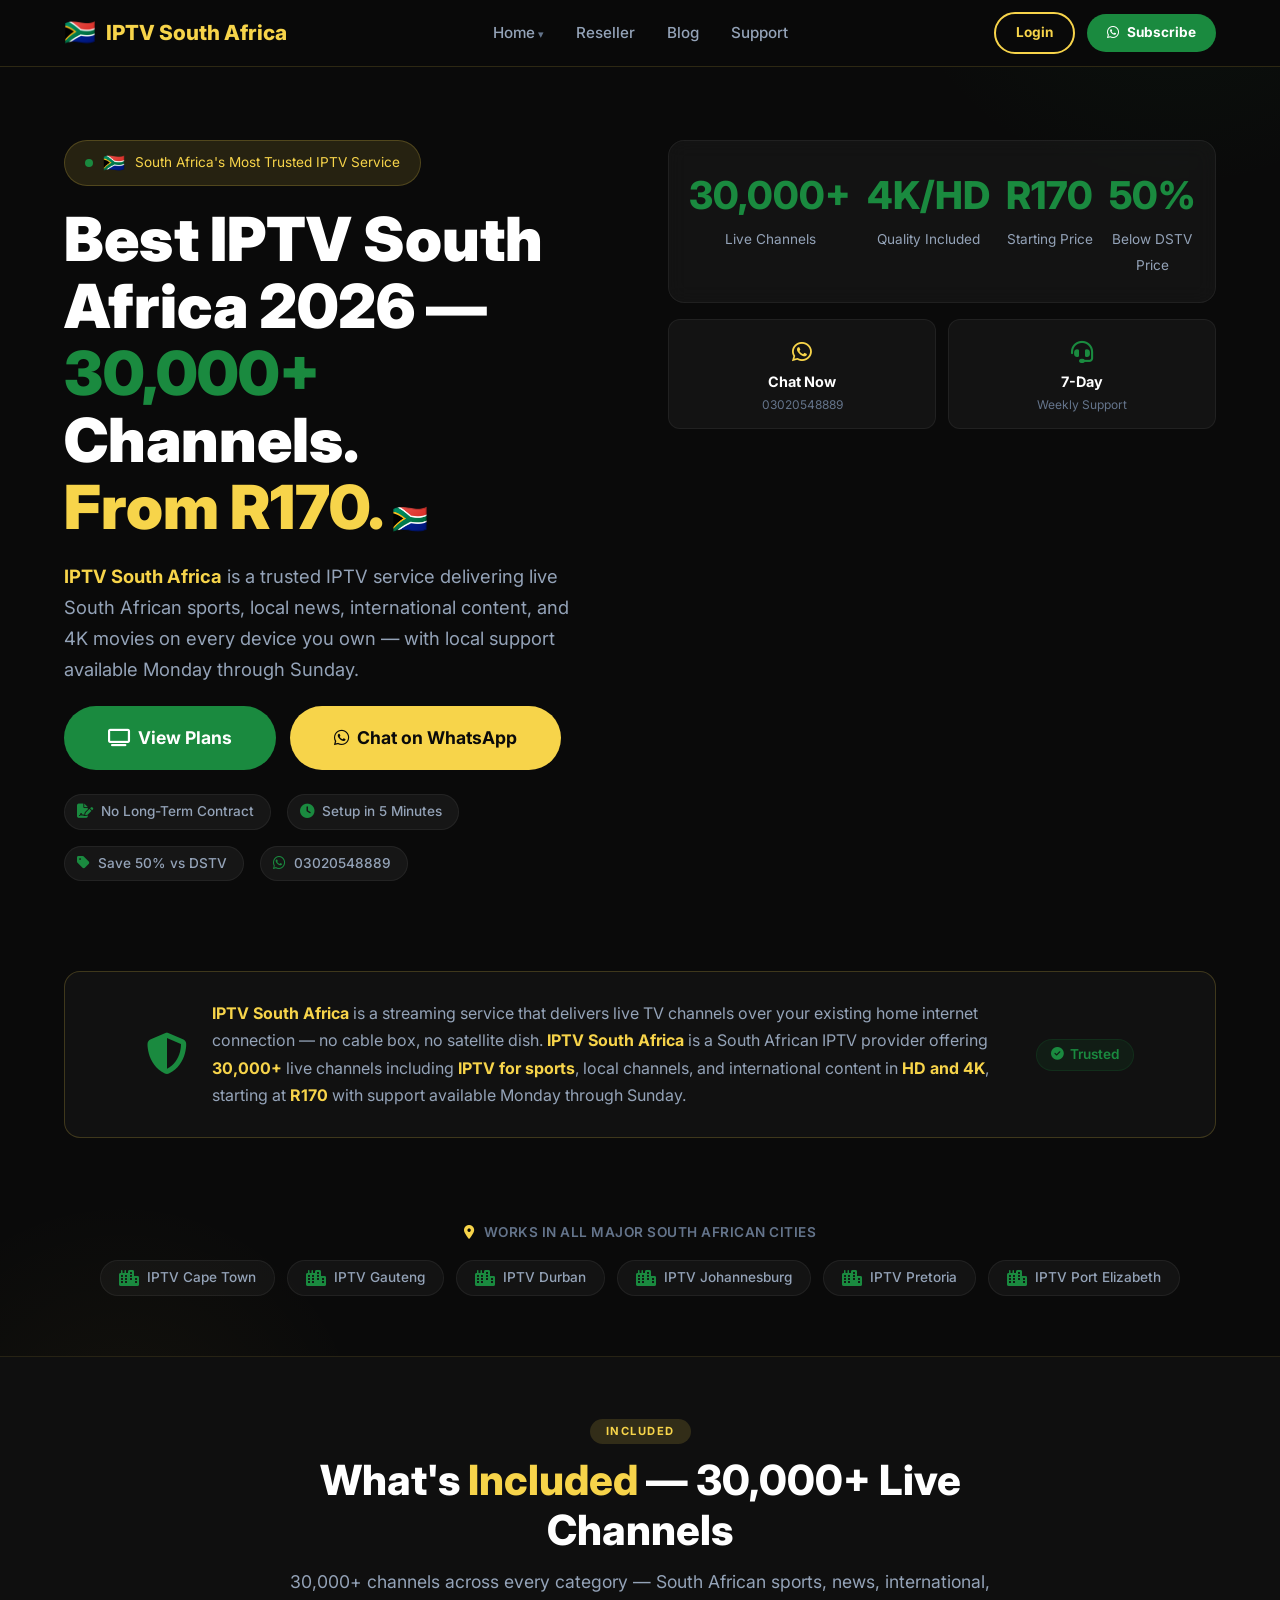
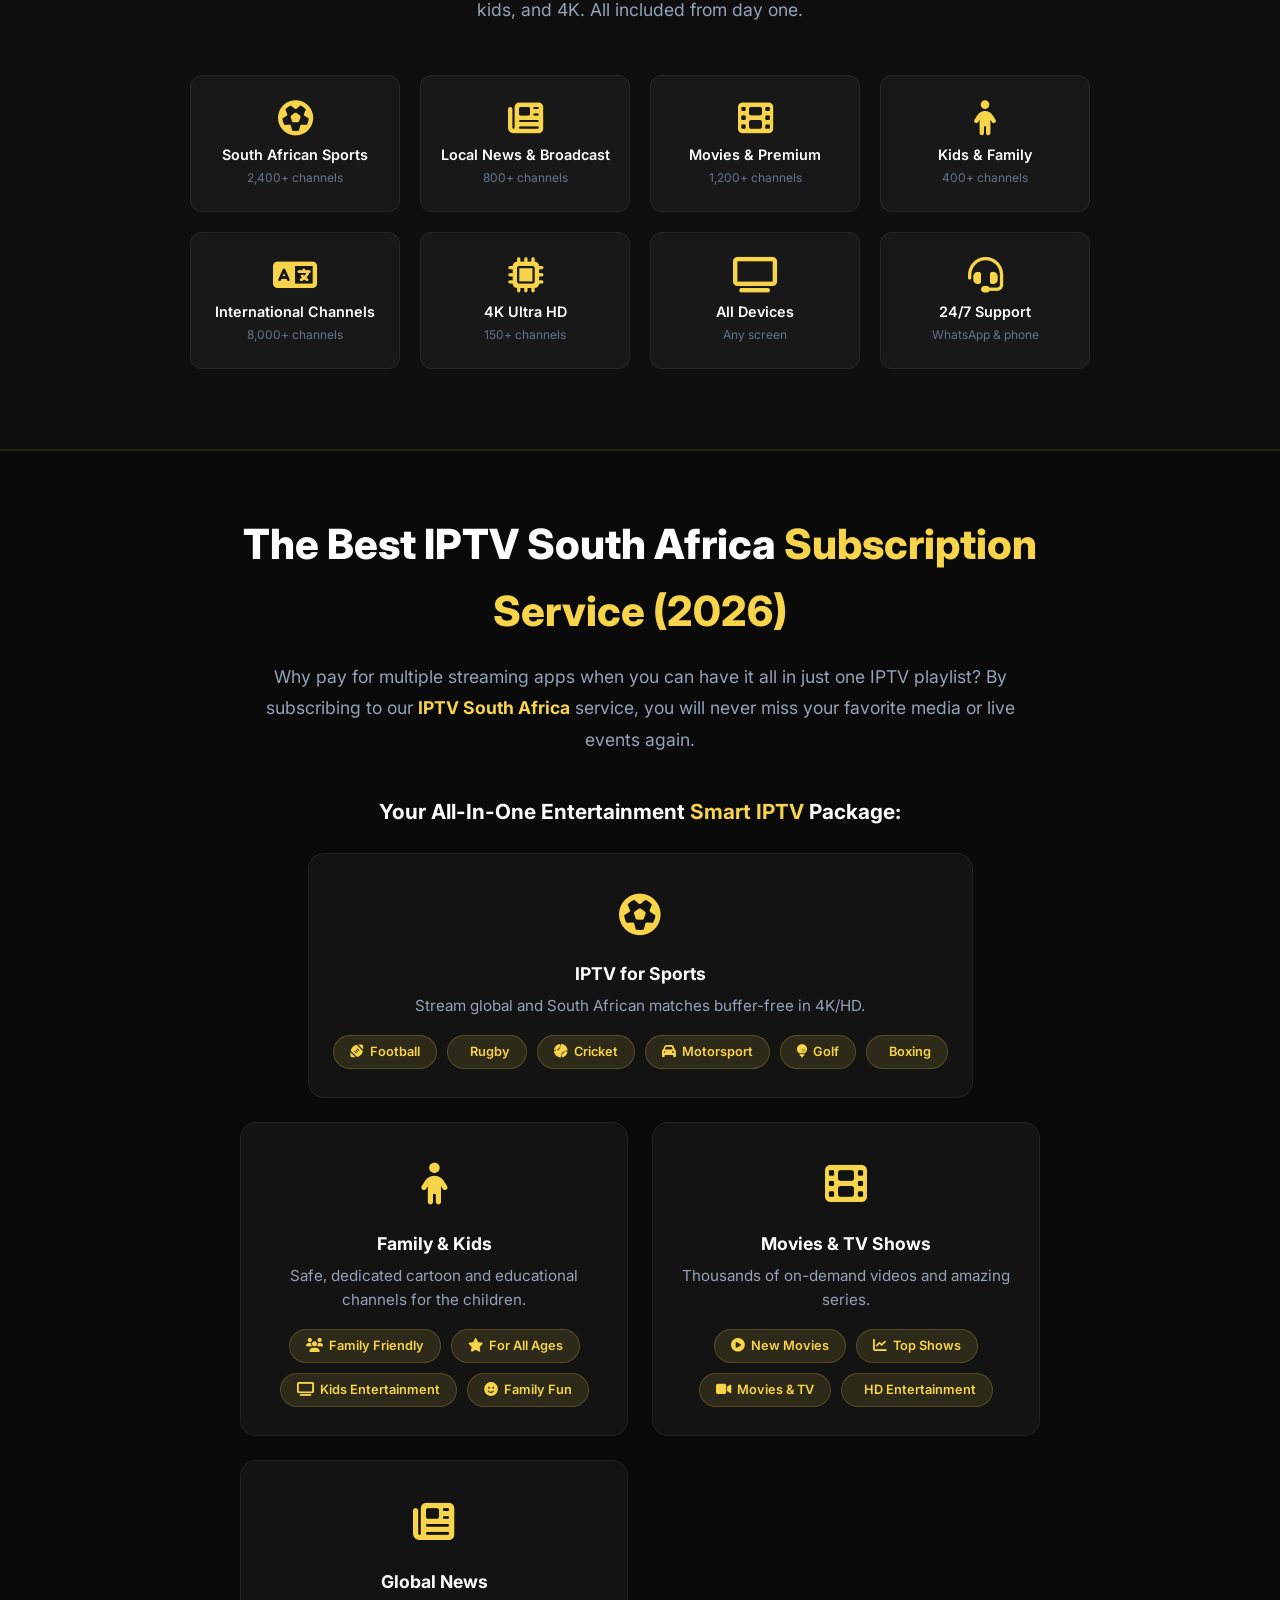
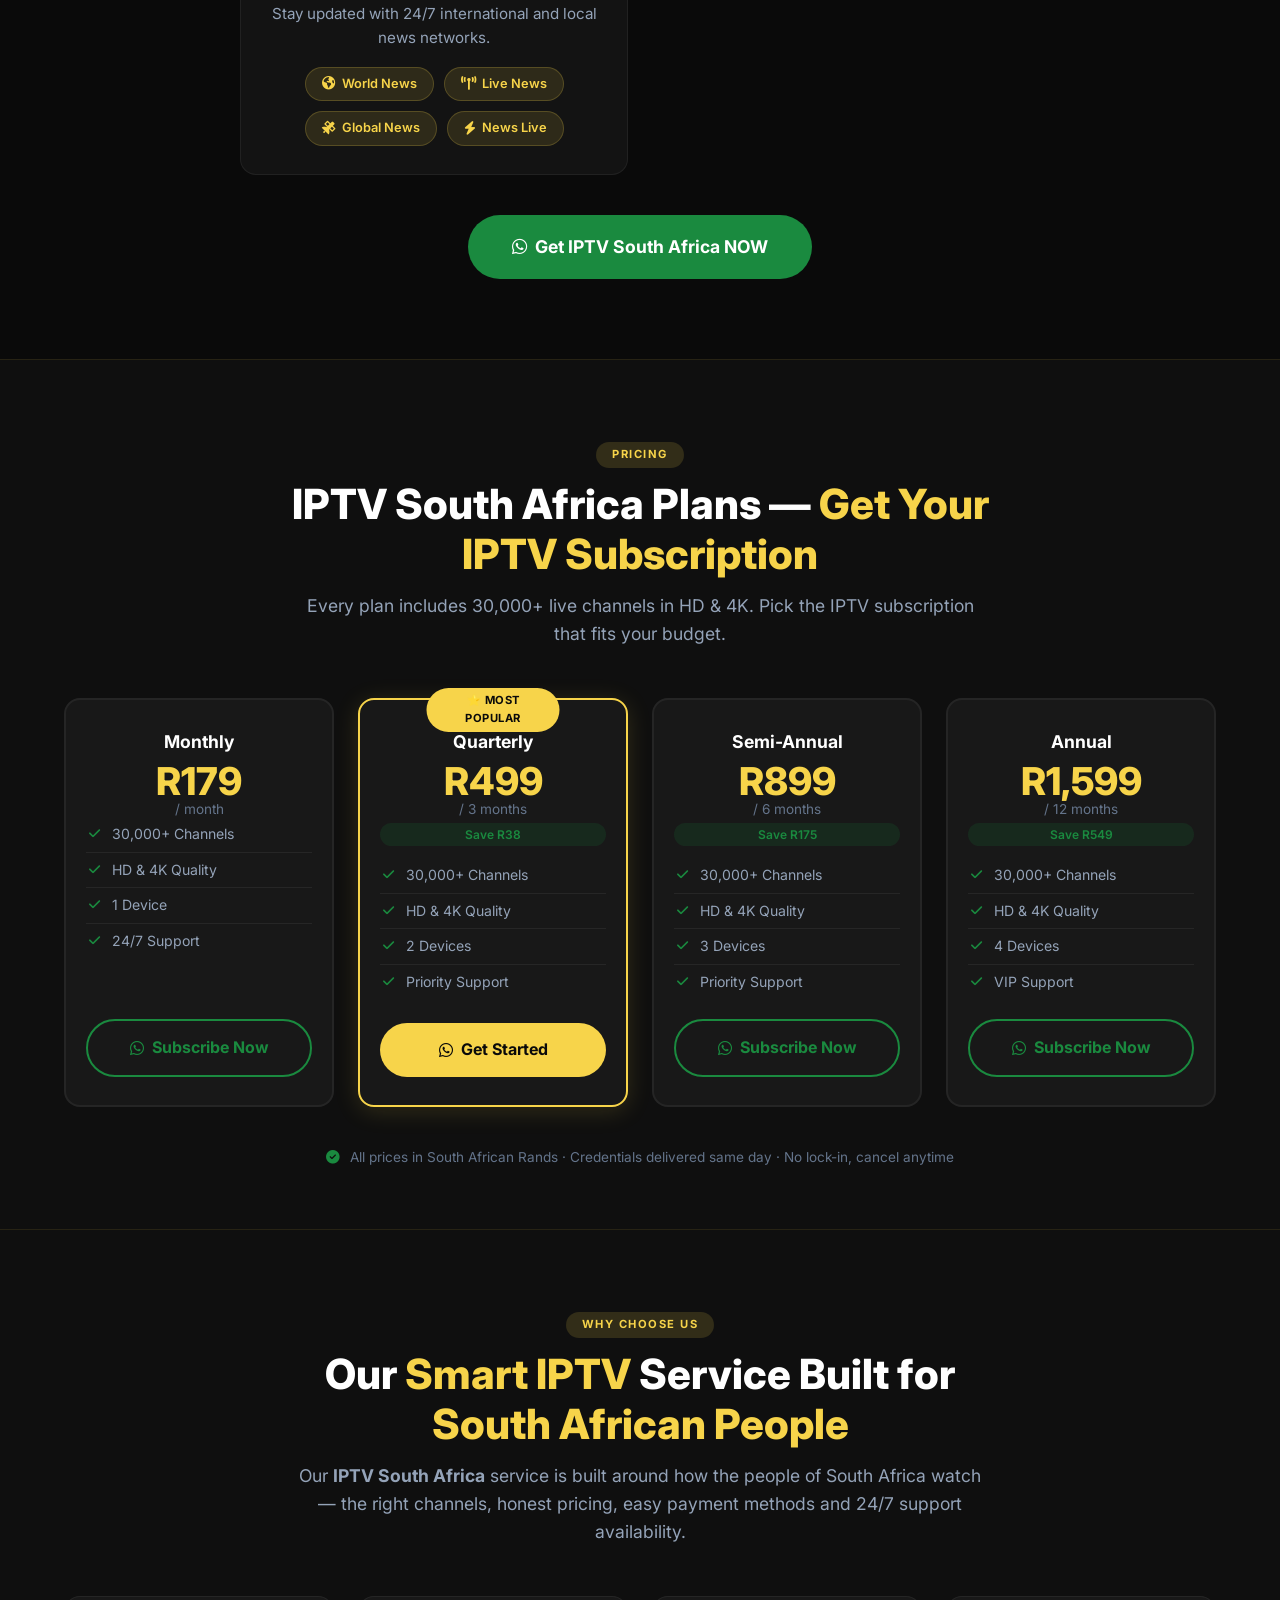
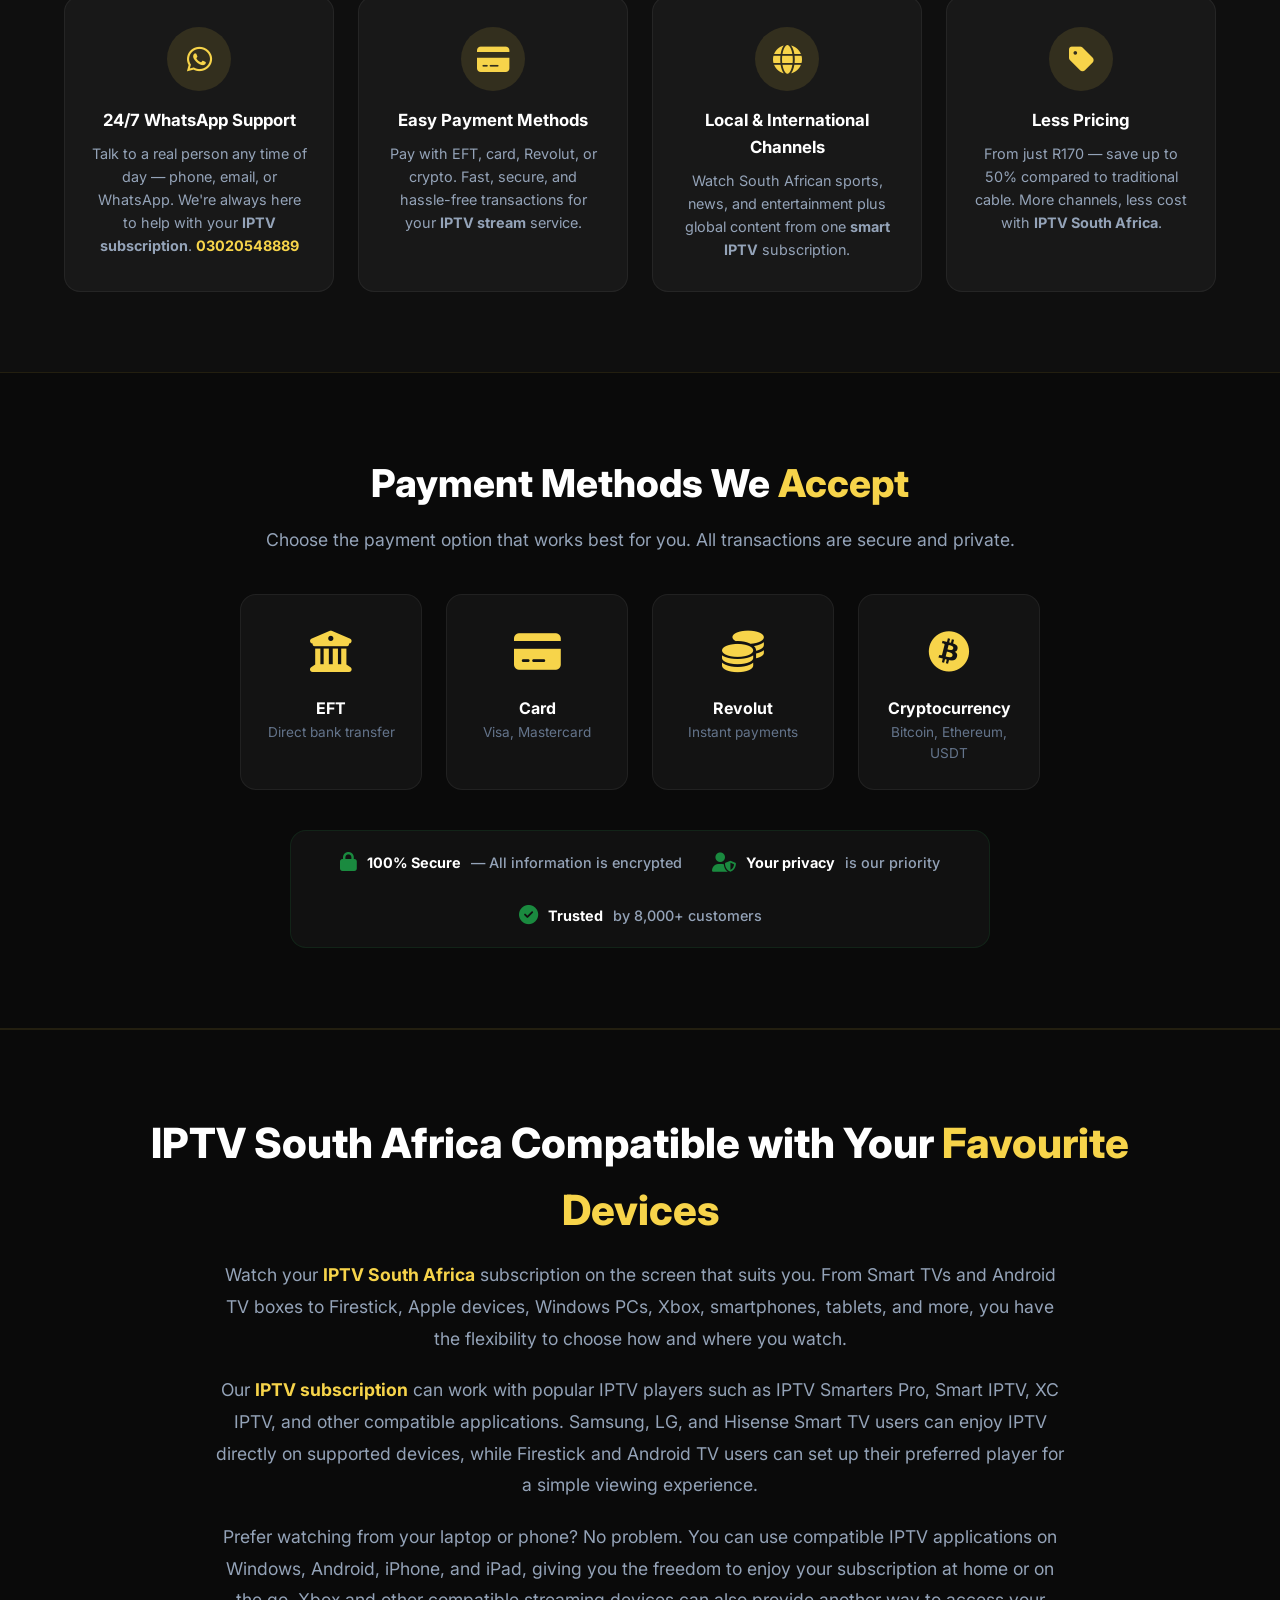
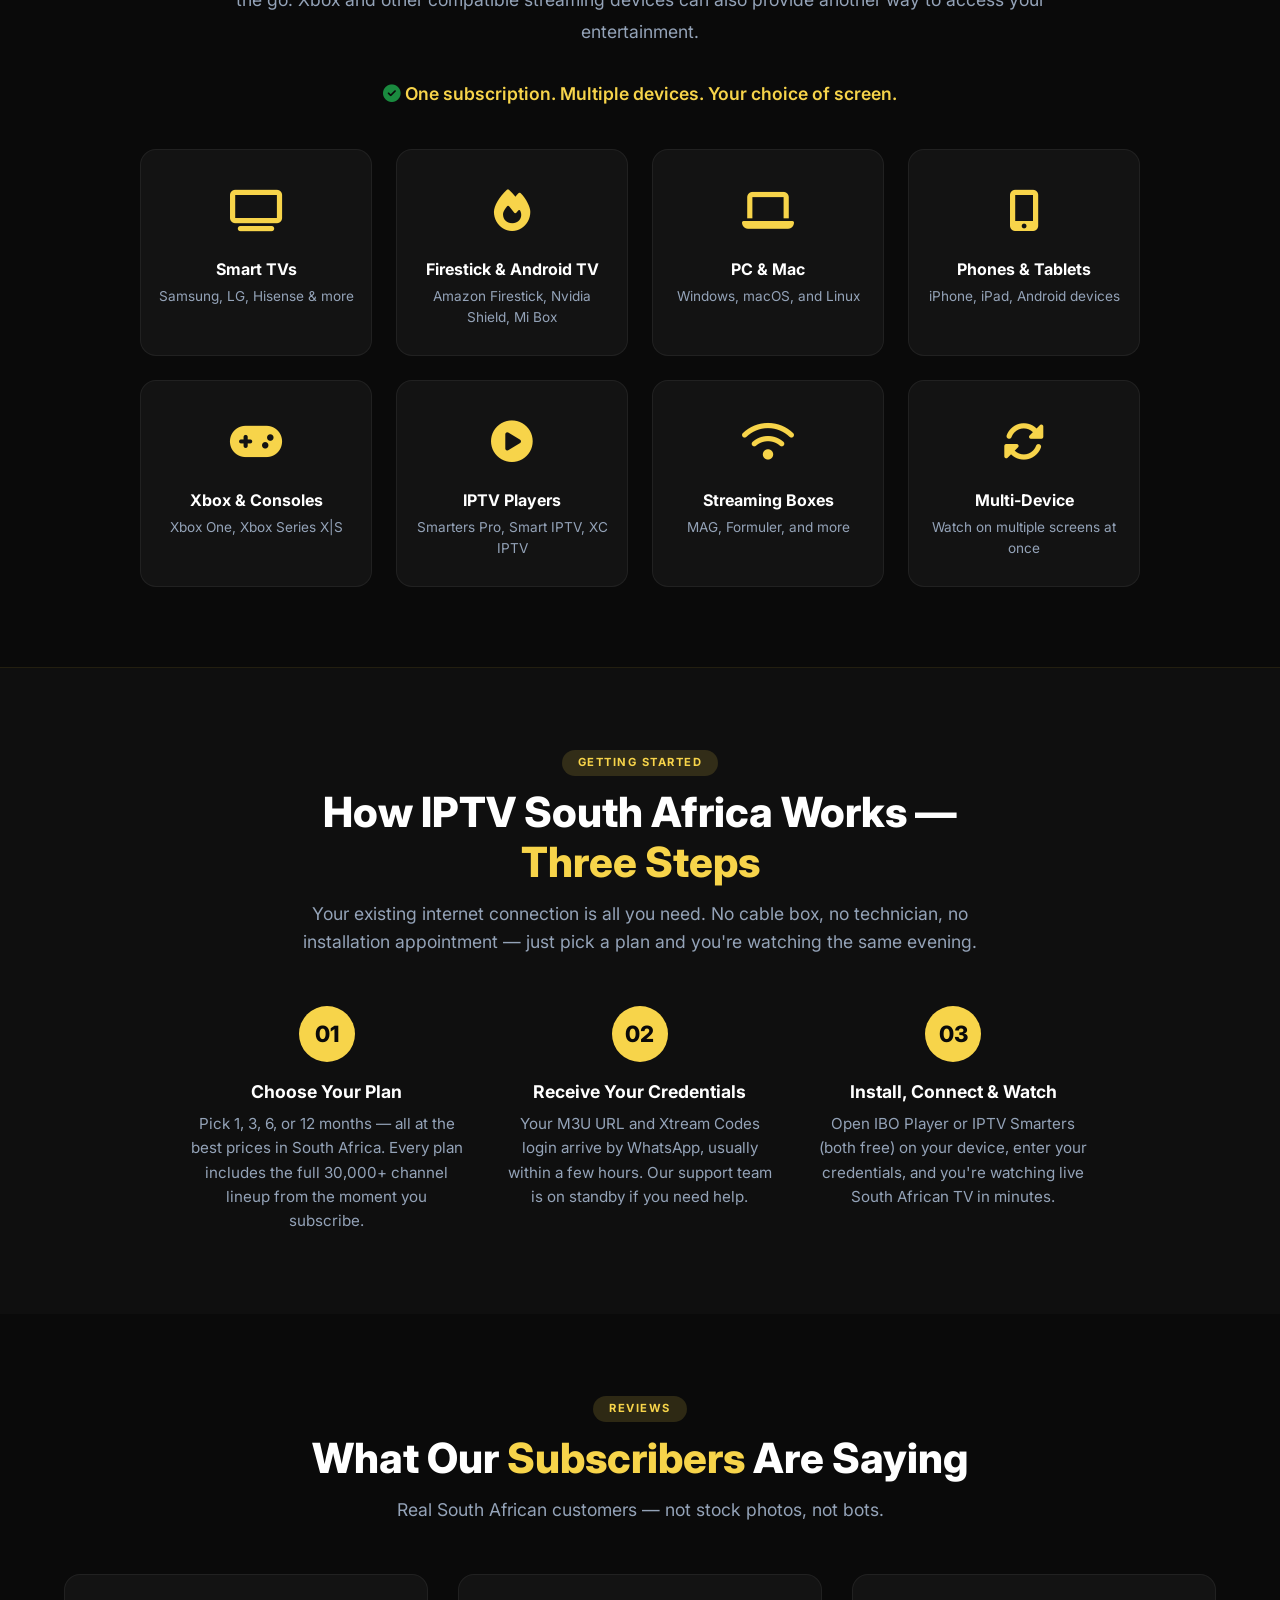
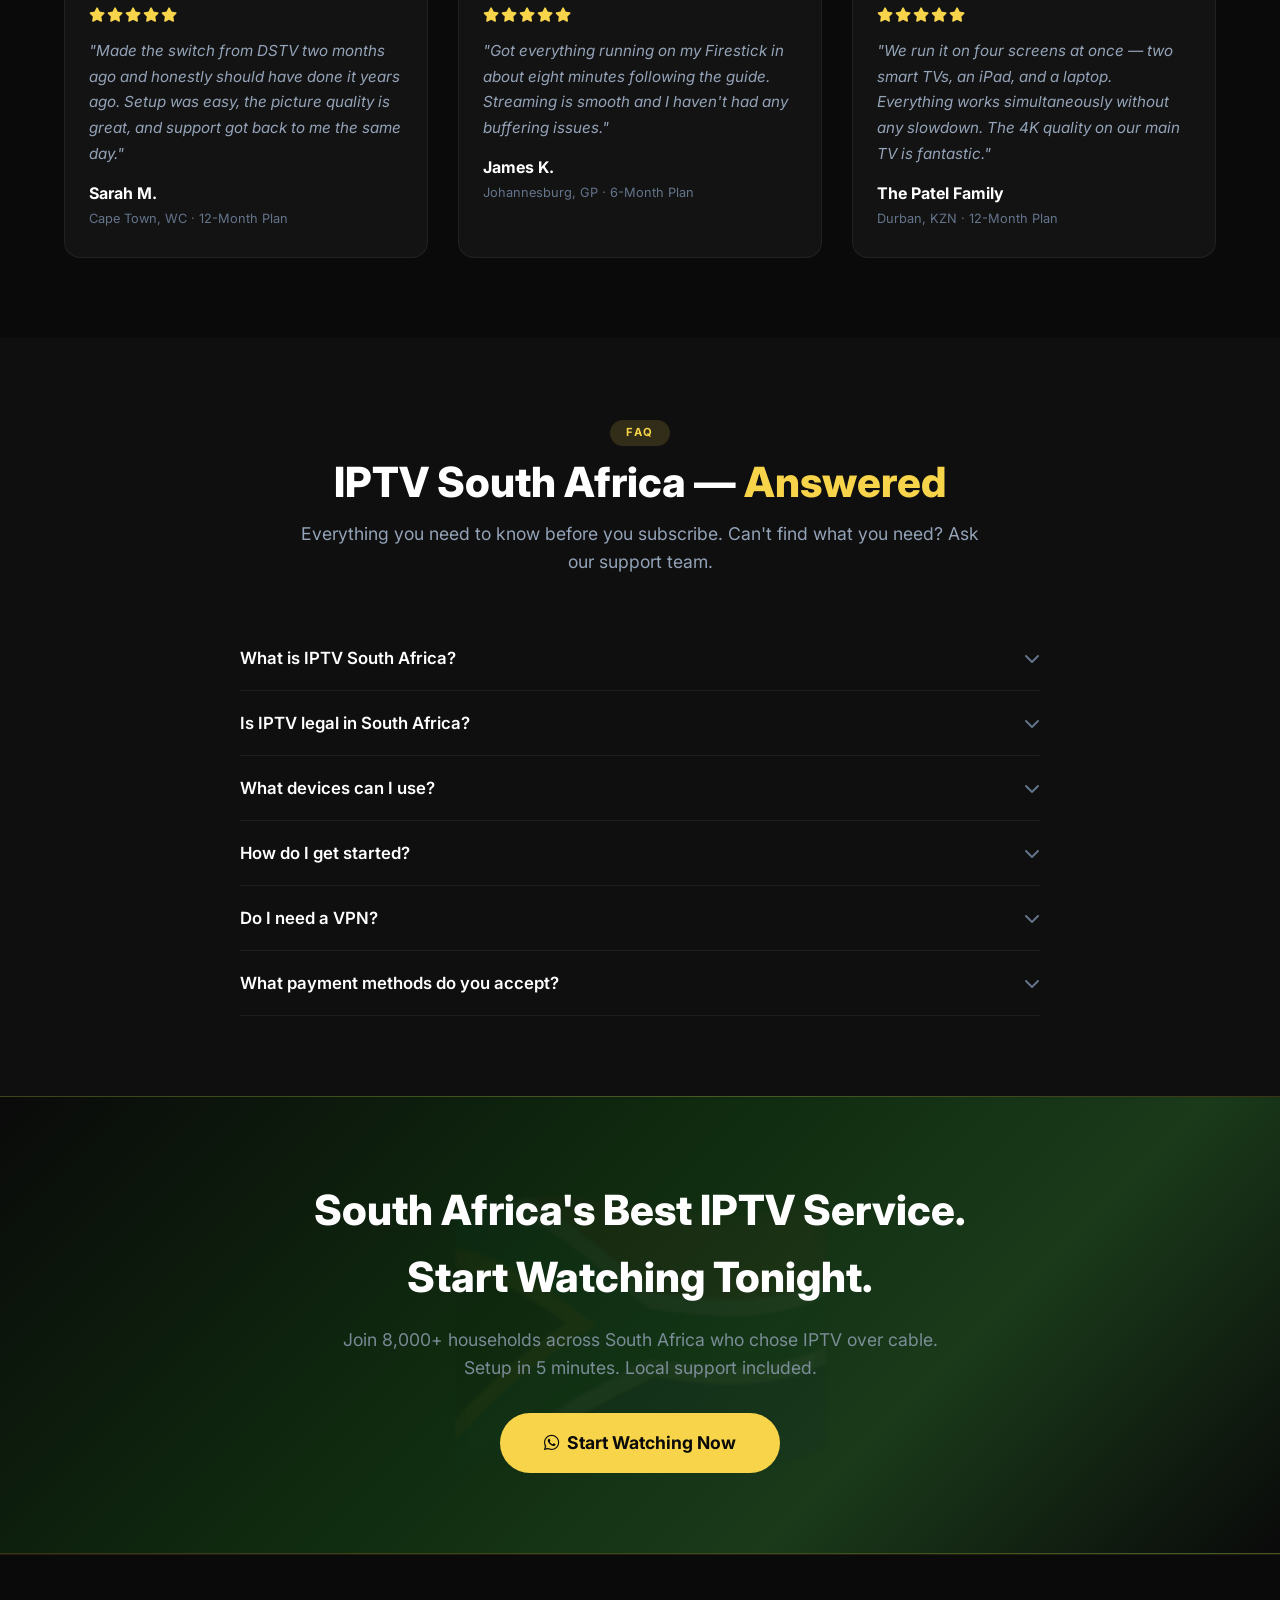
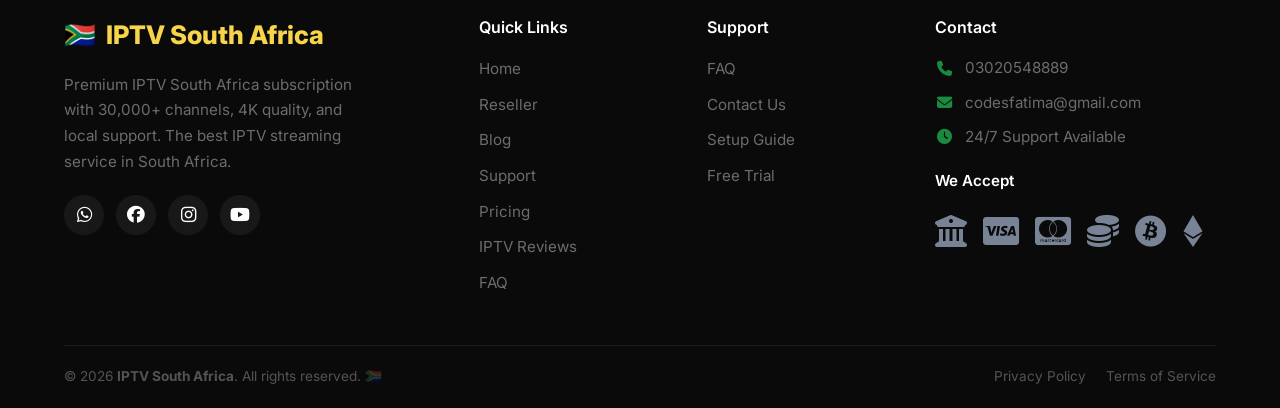
==== index.html @ 0ffcd846 "Update index.html" ====
<!DOCTYPE html>
<html lang="en">
<head>
    <meta charset="UTF-8" />
    <meta name="viewport" content="width=device-width, initial-scale=1.0" />
    <title>Best IPTV South Africa 2026 — Free Trial | 30,000+ Channels from R170</title>
    <meta name="description" content="Get the best IPTV South Africa subscription with 30,000+ live channels in 4K/HD. Free trial, 24/7 support, and plans from R170. Start watching today!" />
    <meta name="keywords" content="IPTV South Africa, IPTV subscription, best IPTV South Africa, IPTV South Africa official, IPTV stream, IPTV free trial" />
    <link rel="canonical" href="https://iptvsouthafricaofficial.co.za/" />
    <link rel="stylesheet" href="style.css" />
    <link rel="stylesheet" href="https://cdnjs.cloudflare.com/ajax/libs/font-awesome/6.5.0/css/all.min.css" />
    <link href="https://fonts.googleapis.com/css2?family=Inter:wght@400;500;600;700;800;900&display=swap" rel="stylesheet" />
    <style>
        /* Dropdown Styles */
        .nav__list .dropdown {
            position: relative;
        }
        .nav__list .dropdown-menu {
            display: none;
            position: absolute;
            top: 100%;
            left: 0;
            background: #141414;
            border: 1px solid rgba(247, 212, 74, 0.15);
            border-radius: 8px;
            padding: 8px 0;
            min-width: 180px;
            z-index: 100;
            box-shadow: 0 20px 40px rgba(0,0,0,0.8);
        }
        .nav__list .dropdown-menu li {
            list-style: none;
            padding: 0;
        }
        .nav__list .dropdown-menu li a {
            display: block;
            padding: 8px 20px;
            color: #94a3b8;
            font-size: 0.9rem;
            transition: all 0.3s ease;
        }
        .nav__list .dropdown-menu li a:hover {
            color: #f7d44a;
            background: rgba(247, 212, 74, 0.05);
        }
        .nav__list .dropdown:hover .dropdown-menu {
            display: block;
        }
        .nav__list .dropdown > a::after {
            content: ' ▾';
            font-size: 0.7rem;
            color: #64748b;
        }
        @media (max-width: 768px) {
            .nav__list .dropdown-menu {
                position: static;
                background: transparent;
                border: none;
                box-shadow: none;
                padding-left: 20px;
            }
            .nav__list .dropdown:hover .dropdown-menu {
                display: none;
            }
            .nav__list .dropdown.open .dropdown-menu {
                display: block;
            }
        }
    </style>
</head>
<body>

    <!-- ================================================================
    HEADER
    ================================================================ -->
    <header class="header" id="header">
        <div class="container header__inner">
            <a href="index.html" class="logo">
                <span class="flag-icon">🇿🇦</span>
                <span>IPTV South Africa</span>
            </a>

            <nav class="nav" id="mainNav">
                <ul class="nav__list">
                    <li class="dropdown">
                        <a href="index.html" class="nav__link active">Home</a>
                        <ul class="dropdown-menu">
                            <li><a href="index.html#pricing">Pricing</a></li>
                            <li><a href="index.html#testimonials">IPTV Reviews</a></li>
                            <li><a href="index.html#faq">FAQ</a></li>
                        </ul>
                    </li>
                    <li><a href="reseller.html" class="nav__link">Reseller</a></li>
                    <li><a href="blog.html" class="nav__link">Blog</a></li>
                    <li><a href="support.html" class="nav__link">Support</a></li>
                </ul>
            </nav>

            <div class="header__actions">
                <a href="#" class="btn btn--yellow-outline btn--sm">Login</a>
                <a href="https://wa.me/923020548889" target="_blank" class="btn btn--green btn--sm"><i class="fab fa-whatsapp"></i> Subscribe</a>
            </div>

            <button class="hamburger" id="hamburger" aria-label="Toggle menu">
                <span></span><span></span><span></span>
            </button>
        </div>
    </header>

    <!-- ================================================================
    HERO
    ================================================================ -->
    <section class="hero" id="hero">
        <div class="container hero__inner">
            <div class="hero__content">
                <div class="hero__badge">
                    <span class="live"></span>
                    <span class="sa-flag-small">🇿🇦</span>
                    <span>South Africa's Most Trusted IPTV Service</span>
                </div>

                <h1 class="hero__title">
                    Best IPTV South Africa 2026 — <br />
                    <span class="highlight-green">30,000+</span>
                    <span class="highlight-white">Channels.</span><br />
                    <span class="highlight-yellow">From R170.</span>
                    <span class="flag">🇿🇦</span>
                </h1>

                <p class="hero__text">
                    <strong>IPTV South Africa</strong> is a trusted IPTV service delivering live South African sports, local news, international content, and 4K movies on every device you own — with local support available Monday through Sunday.
                </p>

                <div class="hero__buttons">
                    <a href="index.html#pricing" class="btn btn--green btn--large">
                        <i class="fas fa-tv"></i> View Plans
                    </a>
                    <a href="https://wa.me/923020548889" target="_blank" class="btn btn--yellow btn--large">
                        <i class="fab fa-whatsapp"></i> Chat on WhatsApp
                    </a>
                </div>

                <div class="hero__trust">
                    <span class="trust-item"><i class="fas fa-file-signature"></i> No Long-Term Contract</span>
                    <span class="trust-item"><i class="fas fa-clock"></i> Setup in 5 Minutes</span>
                    <span class="trust-item"><i class="fas fa-tag"></i> Save 50% vs DSTV</span>
                    <span class="trust-item"><i class="fab fa-whatsapp"></i> 03020548889</span>
                </div>
            </div>

            <div>
                <div class="hero__stats">
                    <div class="stat-item">
                        <span class="number" data-count="30000">0</span>
                        <span class="label">Live Channels</span>
                    </div>
                    <div class="stat-item">
                        <span class="number">4K/HD</span>
                        <span class="label">Quality Included</span>
                    </div>
                    <div class="stat-item">
                        <span class="number">R170</span>
                        <span class="label">Starting Price</span>
                    </div>
                    <div class="stat-item">
                        <span class="number">50%</span>
                        <span class="label">Below DSTV Price</span>
                    </div>
                </div>

                <div style="display: grid; grid-template-columns: 1fr 1fr; gap: 12px; margin-top: 16px;">
                    <a href="https://wa.me/923020548889" target="_blank" style="background: rgba(255, 255, 255, 0.04); border: 1px solid rgba(255, 255, 255, 0.06); border-radius: 12px; padding: 14px; text-align: center; text-decoration: none; transition: all 0.3s ease;">
                        <span style="font-size: 1.4rem; display: block; color: #f7d44a;"><i class="fab fa-whatsapp"></i></span>
                        <span style="font-size: 0.9rem; font-weight: 700; color: #ffffff;">Chat Now</span>
                        <span style="font-size: 0.75rem; color: #64748b; display: block;">03020548889</span>
                    </a>
                    <div style="background: rgba(255, 255, 255, 0.04); border: 1px solid rgba(255, 255, 255, 0.06); border-radius: 12px; padding: 14px; text-align: center;">
                        <span style="font-size: 1.4rem; display: block; color: #1a8a3f;"><i class="fas fa-headset"></i></span>
                        <span style="font-size: 0.9rem; font-weight: 700; color: #ffffff;">7-Day</span>
                        <span style="font-size: 0.75rem; color: #64748b; display: block;">Weekly Support</span>
                    </div>
                </div>
            </div>

            <div class="hero__trust-card">
                <div class="trust-badge-icon">
                    <i class="fas fa-shield-alt"></i>
                </div>
                <p class="trust-badge-text">
                    <strong>IPTV South Africa</strong> is a streaming service that delivers live TV channels over your existing home internet connection — no cable box, no satellite dish. <strong>IPTV South Africa</strong> is a South African IPTV provider offering <strong>30,000+</strong> live channels including <strong>IPTV for sports</strong>, local channels, and international content in <strong>HD and 4K</strong>, starting at <strong>R170</strong> with support available Monday through Sunday.
                </p>
                <span class="trust-badge-check">
                    <i class="fas fa-check-circle"></i> Trusted
                </span>
            </div>

            <div class="hero__cities">
                <p class="cities-title">
                    <i class="fas fa-map-marker-alt"></i> Works in all major South African cities
                </p>
                <div class="cities-grid">
                    <span class="city-item"><i class="fas fa-city"></i> IPTV Cape Town</span>
                    <span class="city-item"><i class="fas fa-city"></i> IPTV Gauteng</span>
                    <span class="city-item"><i class="fas fa-city"></i> IPTV Durban</span>
                    <span class="city-item"><i class="fas fa-city"></i> IPTV Johannesburg</span>
                    <span class="city-item"><i class="fas fa-city"></i> IPTV Pretoria</span>
                    <span class="city-item"><i class="fas fa-city"></i> IPTV Port Elizabeth</span>
                </div>
            </div>
        </div>
    </section>

    <!-- ================================================================
    WHAT'S INCLUDED
    ================================================================ -->
    <section class="included" id="included">
        <div class="container">
            <div class="section-header">
                <span class="section-tag">Included</span>
                <h2 class="section-title">What's <span>Included</span> — 30,000+ Live Channels</h2>
                <p class="section-subtitle">30,000+ channels across every category — South African sports, news, international, kids, and 4K. All included from day one.</p>
            </div>
            <div class="included__grid">
                <div class="included__item"><i class="fas fa-futbol"></i><span>South African Sports</span><small>2,400+ channels</small></div>
                <div class="included__item"><i class="fas fa-newspaper"></i><span>Local News &amp; Broadcast</span><small>800+ channels</small></div>
                <div class="included__item"><i class="fas fa-film"></i><span>Movies &amp; Premium</span><small>1,200+ channels</small></div>
                <div class="included__item"><i class="fas fa-child"></i><span>Kids &amp; Family</span><small>400+ channels</small></div>
                <div class="included__item"><i class="fas fa-language"></i><span>International Channels</span><small>8,000+ channels</small></div>
                <div class="included__item"><i class="fas fa-microchip"></i><span>4K Ultra HD</span><small>150+ channels</small></div>
                <div class="included__item"><i class="fas fa-tv"></i><span>All Devices</span><small>Any screen</small></div>
                <div class="included__item"><i class="fas fa-headset"></i><span>24/7 Support</span><small>WhatsApp &amp; phone</small></div>
            </div>
        </div>
    </section>

    <!-- ================================================================
    BEST IPTV SOUTH AFRICA
    ================================================================ -->
    <section class="best-iptv" id="best-iptv">
        <div class="container">
            <div class="best-iptv__inner">
                <h2 class="best-iptv__title">The Best IPTV South Africa <span>Subscription Service (2026)</span></h2>
                <p class="best-iptv__text">Why pay for multiple streaming apps when you can have it all in just one IPTV playlist? By subscribing to our <strong>IPTV South Africa</strong> service, you will never miss your favorite media or live events again.</p>
                <h3 style="font-size:1.3rem; font-weight:700; color:#fff; margin-bottom:24px;">Your All-In-One Entertainment <span style="color:#f7d44a;">Smart IPTV</span> Package:</h3>
                <div class="best-iptv__grid">
                    <div class="best-iptv__item best-iptv__item--sports">
                        <span class="item-icon"><i class="fas fa-futbol"></i></span>
                        <h3>IPTV for Sports</h3>
                        <p>Stream global and South African matches buffer-free in 4K/HD.</p>
                        <div class="badges-container">
                            <span class="badge-item"><i class="fas fa-football-ball"></i> Football</span>
                            <span class="badge-item"><i class="fas fa-rugby-ball"></i> Rugby</span>
                            <span class="badge-item"><i class="fas fa-baseball-ball"></i> Cricket</span>
                            <span class="badge-item"><i class="fas fa-car"></i> Motorsport</span>
                            <span class="badge-item"><i class="fas fa-golf-ball"></i> Golf</span>
                            <span class="badge-item"><i class="fas fa-boxing-glove"></i> Boxing</span>
                        </div>
                    </div>
                    <div class="best-iptv__item">
                        <span class="item-icon"><i class="fas fa-child"></i></span>
                        <h3>Family &amp; Kids</h3>
                        <p>Safe, dedicated cartoon and educational channels for the children.</p>
                        <div class="badges-container">
                            <span class="badge-item"><i class="fas fa-users"></i> Family Friendly</span>
                            <span class="badge-item"><i class="fas fa-star"></i> For All Ages</span>
                            <span class="badge-item"><i class="fas fa-tv"></i> Kids Entertainment</span>
                            <span class="badge-item"><i class="fas fa-smile"></i> Family Fun</span>
                        </div>
                    </div>
                    <div class="best-iptv__item">
                        <span class="item-icon"><i class="fas fa-film"></i></span>
                        <h3>Movies &amp; TV Shows</h3>
                        <p>Thousands of on-demand videos and amazing series.</p>
                        <div class="badges-container">
                            <span class="badge-item"><i class="fas fa-play-circle"></i> New Movies</span>
                            <span class="badge-item"><i class="fas fa-chart-line"></i> Top Shows</span>
                            <span class="badge-item"><i class="fas fa-video"></i> Movies &amp; TV</span>
                            <span class="badge-item"><i class="fas fa-hdmi"></i> HD Entertainment</span>
                        </div>
                    </div>
                    <div class="best-iptv__item">
                        <span class="item-icon"><i class="fas fa-newspaper"></i></span>
                        <h3>Global News</h3>
                        <p>Stay updated with 24/7 international and local news networks.</p>
                        <div class="badges-container">
                            <span class="badge-item"><i class="fas fa-globe-americas"></i> World News</span>
                            <span class="badge-item"><i class="fas fa-broadcast-tower"></i> Live News</span>
                            <span class="badge-item"><i class="fas fa-satellite"></i> Global News</span>
                            <span class="badge-item"><i class="fas fa-bolt"></i> News Live</span>
                        </div>
                    </div>
                </div>
                <div class="best-iptv__cta">
                    <a href="https://wa.me/923020548889" target="_blank" class="btn btn--green btn--large"><i class="fab fa-whatsapp"></i> Get IPTV South Africa NOW</a>
                </div>
            </div>
        </div>
    </section>

    <!-- ================================================================
    PRICING
    ================================================================ -->
    <section class="pricing" id="pricing">
        <div class="container">
            <div class="section-header">
                <span class="section-tag">Pricing</span>
                <h2 class="section-title">IPTV South Africa Plans — <span>Get Your IPTV Subscription</span></h2>
                <p class="section-subtitle">Every plan includes 30,000+ live channels in HD &amp; 4K. Pick the IPTV subscription that fits your budget.</p>
            </div>
            <div class="pricing__grid">
                <div class="pricing__card">
                    <h3 class="pricing__name">Monthly</h3>
                    <div class="pricing__price">R179 <span>/ month</span></div>
                    <ul class="pricing__features">
                        <li><i class="fas fa-check"></i> 30,000+ Channels</li>
                        <li><i class="fas fa-check"></i> HD &amp; 4K Quality</li>
                        <li><i class="fas fa-check"></i> 1 Device</li>
                        <li><i class="fas fa-check"></i> 24/7 Support</li>
                    </ul>
                    <a href="https://wa.me/923020548889" target="_blank" class="btn btn--green-outline btn--full"><i class="fab fa-whatsapp"></i> Subscribe Now</a>
                </div>
                <div class="pricing__card pricing__card--popular">
                    <span class="popular__badge">⭐ Most Popular</span>
                    <h3 class="pricing__name">Quarterly</h3>
                    <div class="pricing__price">R499 <span>/ 3 months</span></div>
                    <div class="pricing__savings">Save R38</div>
                    <ul class="pricing__features">
                        <li><i class="fas fa-check"></i> 30,000+ Channels</li>
                        <li><i class="fas fa-check"></i> HD &amp; 4K Quality</li>
                        <li><i class="fas fa-check"></i> 2 Devices</li>
                        <li><i class="fas fa-check"></i> Priority Support</li>
                    </ul>
                    <a href="https://wa.me/923020548889" target="_blank" class="btn btn--yellow btn--full"><i class="fab fa-whatsapp"></i> Get Started</a>
                </div>
                <div class="pricing__card">
                    <h3 class="pricing__name">Semi-Annual</h3>
                    <div class="pricing__price">R899 <span>/ 6 months</span></div>
                    <div class="pricing__savings">Save R175</div>
                    <ul class="pricing__features">
                        <li><i class="fas fa-check"></i> 30,000+ Channels</li>
                        <li><i class="fas fa-check"></i> HD &amp; 4K Quality</li>
                        <li><i class="fas fa-check"></i> 3 Devices</li>
                        <li><i class="fas fa-check"></i> Priority Support</li>
                    </ul>
                    <a href="https://wa.me/923020548889" target="_blank" class="btn btn--green-outline btn--full"><i class="fab fa-whatsapp"></i> Subscribe Now</a>
                </div>
                <div class="pricing__card">
                    <h3 class="pricing__name">Annual</h3>
                    <div class="pricing__price">R1,599 <span>/ 12 months</span></div>
                    <div class="pricing__savings">Save R549</div>
                    <ul class="pricing__features">
                        <li><i class="fas fa-check"></i> 30,000+ Channels</li>
                        <li><i class="fas fa-check"></i> HD &amp; 4K Quality</li>
                        <li><i class="fas fa-check"></i> 4 Devices</li>
                        <li><i class="fas fa-check"></i> VIP Support</li>
                    </ul>
                    <a href="https://wa.me/923020548889" target="_blank" class="btn btn--green-outline btn--full"><i class="fab fa-whatsapp"></i> Subscribe Now</a>
                </div>
            </div>
            <div class="pricing__trust">
                <i class="fas fa-check-circle"></i> All prices in South African Rands · Credentials delivered same day · No lock-in, cancel anytime
            </div>
        </div>
    </section>

    <!-- ================================================================
    FEATURES
    ================================================================ -->
    <section class="features" id="features">
        <div class="container">
            <div class="section-header">
                <span class="section-tag">Why Choose Us</span>
                <h2 class="section-title">Our <span>Smart IPTV</span> Service Built for <span>South African People</span></h2>
                <p class="section-subtitle">Our <strong>IPTV South Africa</strong> service is built around how the people of South Africa watch — the right channels, honest pricing, easy payment methods and 24/7 support availability.</p>
            </div>
            <div class="features__grid">
                <div class="feature__card"><div class="feature__icon"><i class="fab fa-whatsapp"></i></div><h3>24/7 WhatsApp Support</h3><p>Talk to a real person any time of day — phone, email, or WhatsApp. We're always here to help with your <strong>IPTV subscription</strong>. <strong style="color:#f7d44a;">03020548889</strong></p></div>
                <div class="feature__card"><div class="feature__icon"><i class="fas fa-credit-card"></i></div><h3>Easy Payment Methods</h3><p>Pay with EFT, card, Revolut, or crypto. Fast, secure, and hassle-free transactions for your <strong>IPTV stream</strong> service.</p></div>
                <div class="feature__card"><div class="feature__icon"><i class="fas fa-globe"></i></div><h3>Local &amp; International Channels</h3><p>Watch South African sports, news, and entertainment plus global content from one <strong>smart IPTV</strong> subscription.</p></div>
                <div class="feature__card"><div class="feature__icon"><i class="fas fa-tag"></i></div><h3>Less Pricing</h3><p>From just R170 — save up to 50% compared to traditional cable. More channels, less cost with <strong>IPTV South Africa</strong>.</p></div>
            </div>
        </div>
    </section>

    <!-- ================================================================
    PAYMENT METHODS
    ================================================================ -->
    <section class="payments" id="payments">
        <div class="container">
            <div class="payments__inner">
                <h2 class="payments__title">Payment Methods We <span>Accept</span></h2>
                <p class="payments__sub">Choose the payment option that works best for you. All transactions are secure and private.</p>
                <div class="payments__grid">
                    <div class="payment__method"><span class="pay-icon"><i class="fas fa-university"></i></span><h4>EFT</h4><p>Direct bank transfer</p></div>
                    <div class="payment__method"><span class="pay-icon"><i class="fas fa-credit-card"></i></span><h4>Card</h4><p>Visa, Mastercard</p></div>
                    <div class="payment__method"><span class="pay-icon"><i class="fas fa-coins"></i></span><h4>Revolut</h4><p>Instant payments</p></div>
                    <div class="payment__method"><span class="pay-icon"><i class="fab fa-bitcoin"></i></span><h4>Cryptocurrency</h4><p>Bitcoin, Ethereum, USDT</p></div>
                </div>
                <div class="payments__trust">
                    <span class="trust-badge"><i class="fas fa-lock"></i> <strong>100% Secure</strong> — All information is encrypted</span>
                    <span class="trust-badge"><i class="fas fa-user-shield"></i> <strong>Your privacy</strong> is our priority</span>
                    <span class="trust-badge"><i class="fas fa-check-circle"></i> <strong>Trusted</strong> by 8,000+ customers</span>
                </div>
            </div>
        </div>
    </section>

    <!-- ================================================================
    DEVICE COMPATIBILITY
    ================================================================ -->
    <section class="devices" id="devices">
        <div class="container">
            <div class="devices__inner">
                <h2 class="devices__title">IPTV South Africa Compatible with Your <span>Favourite Devices</span></h2>
                <p class="devices__text">Watch your <strong>IPTV South Africa</strong> subscription on the screen that suits you. From Smart TVs and Android TV boxes to Firestick, Apple devices, Windows PCs, Xbox, smartphones, tablets, and more, you have the flexibility to choose how and where you watch.</p>
                <p class="devices__text" style="margin-top: -20px;">Our <strong>IPTV subscription</strong> can work with popular IPTV players such as IPTV Smarters Pro, Smart IPTV, XC IPTV, and other compatible applications. Samsung, LG, and Hisense Smart TV users can enjoy IPTV directly on supported devices, while Firestick and Android TV users can set up their preferred player for a simple viewing experience.</p>
                <p class="devices__text" style="margin-top: -20px;">Prefer watching from your laptop or phone? No problem. You can use compatible IPTV applications on Windows, Android, iPhone, and iPad, giving you the freedom to enjoy your subscription at home or on the go. Xbox and other compatible streaming devices can also provide another way to access your entertainment.</p>
                <p class="devices__text" style="margin-top: -10px; font-weight: 600; color: #f7d44a;"><i class="fas fa-check-circle" style="color: #1a8a3f;"></i> One subscription. Multiple devices. Your choice of screen.</p>
                <div class="devices__grid">
                    <div class="device__card"><span class="device-icon"><i class="fas fa-tv"></i></span><h4>Smart TVs</h4><p>Samsung, LG, Hisense &amp; more</p></div>
                    <div class="device__card"><span class="device-icon"><i class="fas fa-fire"></i></span><h4>Firestick &amp; Android TV</h4><p>Amazon Firestick, Nvidia Shield, Mi Box</p></div>
                    <div class="device__card"><span class="device-icon"><i class="fas fa-laptop"></i></span><h4>PC &amp; Mac</h4><p>Windows, macOS, and Linux</p></div>
                    <div class="device__card"><span class="device-icon"><i class="fas fa-mobile-alt"></i></span><h4>Phones &amp; Tablets</h4><p>iPhone, iPad, Android devices</p></div>
                    <div class="device__card"><span class="device-icon"><i class="fas fa-gamepad"></i></span><h4>Xbox &amp; Consoles</h4><p>Xbox One, Xbox Series X|S</p></div>
                    <div class="device__card"><span class="device-icon"><i class="fas fa-play-circle"></i></span><h4>IPTV Players</h4><p>Smarters Pro, Smart IPTV, XC IPTV</p></div>
                    <div class="device__card"><span class="device-icon"><i class="fas fa-wifi"></i></span><h4>Streaming Boxes</h4><p>MAG, Formuler, and more</p></div>
                    <div class="device__card"><span class="device-icon"><i class="fas fa-sync-alt"></i></span><h4>Multi-Device</h4><p>Watch on multiple screens at once</p></div>
                </div>
            </div>
        </div>
    </section>

    <!-- ================================================================
    HOW IT WORKS
    ================================================================ -->
    <section class="steps">
        <div class="container">
            <div class="section-header">
                <span class="section-tag">Getting Started</span>
                <h2 class="section-title">How IPTV South Africa Works — <span>Three Steps</span></h2>
                <p class="section-subtitle">Your existing internet connection is all you need. No cable box, no technician, no installation appointment — just pick a plan and you're watching the same evening.</p>
            </div>
            <div class="steps__grid">
                <div class="step__card"><div class="step__number">01</div><h3>Choose Your Plan</h3><p>Pick 1, 3, 6, or 12 months — all at the best prices in South Africa. Every plan includes the full 30,000+ channel lineup from the moment you subscribe.</p></div>
                <div class="step__card"><div class="step__number">02</div><h3>Receive Your Credentials</h3><p>Your M3U URL and Xtream Codes login arrive by WhatsApp, usually within a few hours. Our support team is on standby if you need help.</p></div>
                <div class="step__card"><div class="step__number">03</div><h3>Install, Connect &amp; Watch</h3><p>Open IBO Player or IPTV Smarters (both free) on your device, enter your credentials, and you're watching live South African TV in minutes.</p></div>
            </div>
        </div>
    </section>

    <!-- ================================================================
    TESTIMONIALS
    ================================================================ -->
    <section class="testimonials" id="testimonials">
        <div class="container">
            <div class="section-header">
                <span class="section-tag">Reviews</span>
                <h2 class="section-title">What Our <span>Subscribers</span> Are Saying</h2>
                <p class="section-subtitle">Real South African customers — not stock photos, not bots.</p>
            </div>
            <div class="testimonials__grid">
                <div class="testimonial__card"><div class="testimonial__stars"><i class="fas fa-star"></i><i class="fas fa-star"></i><i class="fas fa-star"></i><i class="fas fa-star"></i><i class="fas fa-star"></i></div><p class="testimonial__text">"Made the switch from DSTV two months ago and honestly should have done it years ago. Setup was easy, the picture quality is great, and support got back to me the same day."</p><div class="testimonial__author"><strong>Sarah M.</strong><span>Cape Town, WC · 12-Month Plan</span></div></div>
                <div class="testimonial__card"><div class="testimonial__stars"><i class="fas fa-star"></i><i class="fas fa-star"></i><i class="fas fa-star"></i><i class="fas fa-star"></i><i class="fas fa-star"></i></div><p class="testimonial__text">"Got everything running on my Firestick in about eight minutes following the guide. Streaming is smooth and I haven't had any buffering issues."</p><div class="testimonial__author"><strong>James K.</strong><span>Johannesburg, GP · 6-Month Plan</span></div></div>
                <div class="testimonial__card"><div class="testimonial__stars"><i class="fas fa-star"></i><i class="fas fa-star"></i><i class="fas fa-star"></i><i class="fas fa-star"></i><i class="fas fa-star"></i></div><p class="testimonial__text">"We run it on four screens at once — two smart TVs, an iPad, and a laptop. Everything works simultaneously without any slowdown. The 4K quality on our main TV is fantastic."</p><div class="testimonial__author"><strong>The Patel Family</strong><span>Durban, KZN · 12-Month Plan</span></div></div>
            </div>
        </div>
    </section>

    <!-- ================================================================
    FAQ
    ================================================================ -->
    <section class="faq" id="faq">
        <div class="container">
            <div class="section-header">
                <span class="section-tag">FAQ</span>
                <h2 class="section-title">IPTV South Africa — <span>Answered</span></h2>
                <p class="section-subtitle">Everything you need to know before you subscribe. Can't find what you need? Ask our support team.</p>
            </div>
            <div class="faq__grid">
                <div class="faq__item"><button class="faq__question" aria-expanded="false"><span>What is IPTV South Africa?</span><i class="fas fa-chevron-down"></i></button><div class="faq__answer"><p>IPTV South Africa is a streaming service that delivers live TV channels over your existing home internet connection — no cable box, no satellite dish. IPTV South Africa is a South African IPTV provider offering 30,000+ live channels including local sports, news, and international content in HD and 4K, starting at R170 with support available Monday through Sunday.</p></div></div>
                <div class="faq__item"><button class="faq__question" aria-expanded="false"><span>Is IPTV legal in South Africa?</span><i class="fas fa-chevron-down"></i></button><div class="faq__answer"><p>IPTV itself is legal in South Africa when used with licensed and authorized content providers. IPTV South Africa operates exclusively with licensed and authorized content sources, working within applicable South African broadcasting guidelines.</p></div></div>
                <div class="faq__item"><button class="faq__question" aria-expanded="false"><span>What devices can I use?</span><i class="fas fa-chevron-down"></i></button><div class="faq__answer"><p>Our IPTV service works on almost all devices: Smart TVs (Samsung, LG, Sony), Android TV boxes, Amazon Firestick, Apple TV, iPhone, iPad, Android phones, Windows PC, Mac, and MAG boxes. One subscription covers all your devices.</p></div></div>
                <div class="faq__item"><button class="faq__question" aria-expanded="false"><span>How do I get started?</span><i class="fas fa-chevron-down"></i></button><div class="faq__answer"><p>After making your payment, we will send you an IPTV installation email with your M3U URL and Xtream Codes login credentials, along with setup instructions for all types of devices. Setup typically takes less than 10 minutes.</p></div></div>
                <div class="faq__item"><button class="faq__question" aria-expanded="false"><span>Do I need a VPN?</span><i class="fas fa-chevron-down"></i></button><div class="faq__answer"><p>No, you don't need to buy a VPN subscription. Our IPTV South Africa service includes built-in protection for our customers. All browsing data is end-to-end encrypted.</p></div></div>
                <div class="faq__item"><button class="faq__question" aria-expanded="false"><span>What payment methods do you accept?</span><i class="fas fa-chevron-down"></i></button><div class="faq__answer"><p>We accept EFT, Credit/Debit Cards, Revolut, and Cryptocurrency. All payments are processed through a secure gateway with no hidden fees. Prices are in South African Rands (R).</p></div></div>
            </div>
        </div>
    </section>

    <!-- ================================================================
    CTA BANNER
    ================================================================ -->
    <section class="cta">
        <div class="container">
            <h2>South Africa's Best IPTV Service.<br />Start Watching Tonight.</h2>
            <p>Join 8,000+ households across South Africa who chose IPTV over cable. Setup in 5 minutes. Local support included.</p>
            <a href="https://wa.me/923020548889" target="_blank" class="btn btn--yellow btn--large"><i class="fab fa-whatsapp"></i> Start Watching Now</a>
        </div>
    </section>

    <!-- ================================================================
    FOOTER
    ================================================================ -->
    <footer class="footer">
        <div class="container">
            <div class="footer__inner">
                <div class="footer__brand">
                    <a href="index.html" class="logo"><span class="flag-icon">🇿🇦</span><span>IPTV South Africa</span></a>
                    <p>Premium IPTV South Africa subscription with 30,000+ channels, 4K quality, and local support. The best IPTV streaming service in South Africa.</p>
                    <div class="footer__social">
                        <a href="https://wa.me/923020548889" target="_blank" aria-label="WhatsApp"><i class="fab fa-whatsapp"></i></a>
                        <a href="#" aria-label="Facebook"><i class="fab fa-facebook"></i></a>
                        <a href="#" aria-label="Instagram"><i class="fab fa-instagram"></i></a>
                        <a href="#" aria-label="YouTube"><i class="fab fa-youtube"></i></a>
                    </div>
                </div>
                <div class="footer__links"><h4>Quick Links</h4><ul><li><a href="index.html">Home</a></li><li><a href="reseller.html">Reseller</a></li><li><a href="blog.html">Blog</a></li><li><a href="support.html">Support</a></li><li><a href="index.html#pricing">Pricing</a></li><li><a href="index.html#testimonials">IPTV Reviews</a></li><li><a href="index.html#faq">FAQ</a></li></ul></div>
                <div class="footer__links"><h4>Support</h4><ul><li><a href="support.html#support-faq">FAQ</a></li><li><a href="support.html#quick-contact">Contact Us</a></li><li><a href="support.html#support-grid">Setup Guide</a></li><li><a href="support.html#trial">Free Trial</a></li></ul></div>
                <div class="footer__contact">
                    <h4>Contact</h4>
                    <ul>
                        <li><i class="fas fa-phone"></i> 03020548889</li>
                        <li><i class="fas fa-envelope"></i> codesfatima@gmail.com</li>
                        <li><i class="fas fa-clock"></i> 24/7 Support Available</li>
                    </ul>
                    <div class="footer__payment">
                        <h4>We Accept</h4>
                        <div class="payment-icons">
                            <span><i class="fas fa-university" title="EFT"></i></span>
                            <span><i class="fab fa-cc-visa" title="Visa"></i></span>
                            <span><i class="fab fa-cc-mastercard" title="Mastercard"></i></span>
                            <span><i class="fas fa-coins" title="Revolut"></i></span>
                            <span><i class="fab fa-bitcoin" title="Bitcoin"></i></span>
                            <span><i class="fab fa-ethereum" title="Ethereum"></i></span>
                        </div>
                    </div>
                </div>
            </div>
            <div class="footer__bottom">
                <p>&copy; 2026 <strong>IPTV South Africa</strong>. All rights reserved. 🇿🇦</p>
                <div class="footer__bottom-links"><a href="#">Privacy Policy</a><a href="#">Terms of Service</a></div>
            </div>
        </div>
    </footer>

    <script src="script.js"></script>
</body>
</html>
---- style.css ----
/* ================================================================
   RESET & BASE - Black / Green / Yellow Theme
   ================================================================ */
* {
    margin: 0;
    padding: 0;
    box-sizing: border-box;
}

html {
    scroll-behavior: smooth;
}

body {
    font-family: 'Inter', -apple-system, BlinkMacSystemFont, sans-serif;
    color: #ffffff;
    background: #0a0a0a;
    line-height: 1.6;
}

.container {
    max-width: 1200px;
    margin: 0 auto;
    padding: 0 24px;
}

a {
    text-decoration: none;
    color: inherit;
}

img {
    max-width: 100%;
    height: auto;
}

/* ================================================================
   BUTTONS - Green & Yellow Theme
   ================================================================ */
.btn {
    display: inline-flex;
    align-items: center;
    justify-content: center;
    gap: 8px;
    padding: 14px 32px;
    border-radius: 50px;
    font-weight: 700;
    font-size: 1rem;
    transition: all 0.3s ease;
    cursor: pointer;
    border: none;
    text-decoration: none;
}

.btn--green {
    background: #1a8a3f;
    color: #fff;
}

.btn--green:hover {
    background: #0f6b2f;
    transform: translateY(-2px);
    box-shadow: 0 8px 30px rgba(26, 138, 63, 0.4);
}

.btn--yellow-outline {
    background: transparent;
    color: #f7d44a;
    border: 2px solid #f7d44a;
}

.btn--yellow-outline:hover {
    background: #f7d44a;
    color: #0a0a0a;
    transform: translateY(-2px);
}

.btn--yellow {
    background: #f7d44a;
    color: #0a0a0a;
}

.btn--yellow:hover {
    background: #e6c03a;
    transform: translateY(-2px);
    box-shadow: 0 8px 30px rgba(247, 212, 74, 0.3);
}

.btn--green-outline {
    background: transparent;
    color: #1a8a3f;
    border: 2px solid #1a8a3f;
}

.btn--green-outline:hover {
    background: #1a8a3f;
    color: #fff;
    transform: translateY(-2px);
}

.btn--large {
    padding: 18px 44px;
    font-size: 1.1rem;
}

.btn--sm {
    padding: 8px 20px;
    font-size: 0.85rem;
}

.btn--full {
    width: 100%;
    justify-content: center;
}

/* ================================================================
   SECTION HEADERS
   ================================================================ */
.section-header {
    text-align: center;
    max-width: 700px;
    margin: 0 auto 50px;
}

.section-tag {
    display: inline-block;
    background: rgba(247, 212, 74, 0.15);
    color: #f7d44a;
    padding: 4px 16px;
    border-radius: 50px;
    font-size: 0.7rem;
    font-weight: 700;
    text-transform: uppercase;
    letter-spacing: 1.5px;
    margin-bottom: 12px;
}

.section-title {
    font-size: 2.6rem;
    font-weight: 800;
    line-height: 1.2;
    margin-bottom: 12px;
    color: #ffffff;
}

.section-title span {
    color: #f7d44a;
}

.section-subtitle {
    font-size: 1.1rem;
    color: #94a3b8;
    line-height: 1.6;
}

/* ================================================================
   HEADER
   ================================================================ */
.header {
    position: fixed;
    top: 0;
    left: 0;
    width: 100%;
    background: rgba(10, 10, 10, 0.97);
    backdrop-filter: blur(12px);
    border-bottom: 1px solid rgba(247, 212, 74, 0.15);
    z-index: 1000;
    padding: 12px 0;
}

.header__inner {
    display: flex;
    justify-content: space-between;
    align-items: center;
}

.logo {
    display: flex;
    align-items: center;
    gap: 10px;
    font-size: 1.3rem;
    font-weight: 800;
    color: #ffffff;
}

.logo .flag-icon {
    font-size: 1.6rem;
}

.logo span {
    color: #f7d44a;
}

.nav__list {
    display: flex;
    list-style: none;
    gap: 32px;
    align-items: center;
}

.nav__link {
    font-weight: 500;
    font-size: 0.95rem;
    color: #94a3b8;
    transition: color 0.3s ease;
    position: relative;
}

.nav__link:hover {
    color: #f7d44a;
}

.nav__link.active {
    color: #f7d44a;
    font-weight: 600;
}

.nav__link.active::after {
    content: '';
    position: absolute;
    bottom: -4px;
    left: 0;
    width: 100%;
    height: 2px;
    background: #f7d44a;
    border-radius: 2px;
}

.header__actions {
    display: flex;
    align-items: center;
    gap: 12px;
}

.hamburger {
    display: none;
    flex-direction: column;
    gap: 5px;
    background: none;
    border: none;
    cursor: pointer;
    padding: 5px;
}

.hamburger span {
    display: block;
    width: 26px;
    height: 3px;
    background: #ffffff;
    border-radius: 3px;
    transition: all 0.3s ease;
}

.hamburger.active span:nth-child(1) {
    transform: rotate(45deg) translate(5px, 5px);
}
.hamburger.active span:nth-child(2) {
    opacity: 0;
}
.hamburger.active span:nth-child(3) {
    transform: rotate(-45deg) translate(5px, -5px);
}

/* ================================================================
   HERO - Everything in One Section
   ================================================================ */
.hero {
    padding: 140px 0 60px;
    background: #0a0a0a;
    position: relative;
    overflow: hidden;
}

.hero::before {
    content: '';
    position: absolute;
    top: -30%;
    right: -15%;
    width: 600px;
    height: 600px;
    background: radial-gradient(circle, rgba(26, 138, 63, 0.08) 0%, transparent 70%);
    border-radius: 50%;
    pointer-events: none;
}

.hero::after {
    content: '';
    position: absolute;
    bottom: -25%;
    left: -10%;
    width: 500px;
    height: 500px;
    background: radial-gradient(circle, rgba(247, 212, 74, 0.04) 0%, transparent 70%);
    border-radius: 50%;
    pointer-events: none;
}

.hero__inner {
    display: grid;
    grid-template-columns: 1fr 1fr;
    gap: 60px;
    align-items: start;
    position: relative;
    z-index: 1;
}

.hero__content {
    display: flex;
    flex-direction: column;
    gap: 20px;
}

.hero__badge {
    display: inline-flex;
    align-items: center;
    gap: 10px;
    background: rgba(247, 212, 74, 0.12);
    border: 1px solid rgba(247, 212, 74, 0.2);
    padding: 8px 20px;
    border-radius: 50px;
    font-size: 0.85rem;
    color: #f7d44a;
    width: fit-content;
}

.hero__badge .live {
    display: inline-block;
    width: 8px;
    height: 8px;
    background: #1a8a3f;
    border-radius: 50%;
    animation: pulse 1.5s ease-in-out infinite;
}

@keyframes pulse {
    0%,
    100% {
        opacity: 1;
        transform: scale(1);
    }
    50% {
        opacity: 0.4;
        transform: scale(0.7);
    }
}

.hero__badge .sa-flag-small {
    font-size: 1.1rem;
}

.hero__title {
    font-size: 3.8rem;
    font-weight: 900;
    line-height: 1.1;
    color: #ffffff;
}

.hero__title .highlight-green {
    color: #1a8a3f;
}

.hero__title .highlight-yellow {
    color: #f7d44a;
}

.hero__title .flag {
    font-size: 1.8rem;
}

.hero__text {
    font-size: 1.15rem;
    color: #94a3b8;
    max-width: 520px;
    line-height: 1.7;
}

.hero__text strong {
    color: #f7d44a;
}

.hero__buttons {
    display: flex;
    gap: 14px;
    flex-wrap: wrap;
}

/* Hero Trust Badges */
.hero__trust {
    display: flex;
    gap: 16px;
    flex-wrap: wrap;
    padding-top: 4px;
}

.hero__trust .trust-item {
    display: flex;
    align-items: center;
    gap: 8px;
    font-size: 0.85rem;
    font-weight: 500;
    color: #94a3b8;
    background: rgba(255, 255, 255, 0.05);
    padding: 6px 16px 6px 12px;
    border-radius: 50px;
    border: 1px solid rgba(255, 255, 255, 0.06);
}

.hero__trust .trust-item i {
    font-size: 0.9rem;
    color: #1a8a3f;
}

/* Hero Stats */
.hero__stats {
    display: grid;
    grid-template-columns: repeat(4, 1fr);
    gap: 16px;
    background: rgba(255, 255, 255, 0.04);
    backdrop-filter: blur(10px);
    border: 1px solid rgba(255, 255, 255, 0.06);
    border-radius: 16px;
    padding: 24px 20px;
}

.stat-item {
    text-align: center;
}

.stat-item .number {
    display: block;
    font-size: 2.4rem;
    font-weight: 800;
    color: #1a8a3f;
}

.stat-item .label {
    font-size: 0.85rem;
    color: #94a3b8;
}

/* ================================================================
   TRUST BADGE STYLE CARD - What is IPTV South Africa
   ================================================================ */
.hero__trust-card {
    grid-column: 1 / -1;
    margin-top: 30px;
    background: rgba(255, 255, 255, 0.03);
    border: 1px solid rgba(247, 212, 74, 0.2);
    border-radius: 16px;
    padding: 28px 36px;
    text-align: center;
    transition: all 0.3s ease;
    display: flex;
    align-items: center;
    gap: 24px;
    flex-wrap: wrap;
    justify-content: center;
}

.hero__trust-card:hover {
    border-color: #f7d44a;
    box-shadow: 0 8px 32px rgba(247, 212, 74, 0.08);
}

.hero__trust-card .trust-badge-icon {
    font-size: 2.6rem;
    color: #1a8a3f;
    flex-shrink: 0;
}

.hero__trust-card .trust-badge-text {
    font-size: 1rem;
    color: #94a3b8;
    line-height: 1.7;
    max-width: 800px;
    margin: 0;
    text-align: left;
    flex: 1;
}

.hero__trust-card .trust-badge-text strong {
    color: #f7d44a;
}

.hero__trust-card .trust-badge-check {
    display: inline-flex;
    align-items: center;
    gap: 6px;
    color: #1a8a3f;
    font-size: 0.85rem;
    font-weight: 600;
    background: rgba(26, 138, 63, 0.1);
    padding: 4px 14px;
    border-radius: 50px;
    border: 1px solid rgba(26, 138, 63, 0.15);
    flex-shrink: 0;
}

.hero__trust-card .trust-badge-check i {
    font-size: 0.8rem;
}

/* ================================================================
   CITIES - Inside Hero
   ================================================================ */
.hero__cities {
    grid-column: 1 / -1;
    margin-top: 24px;
    text-align: center;
}

.hero__cities .cities-title {
    font-size: 0.85rem;
    font-weight: 600;
    color: #64748b;
    margin-bottom: 16px;
    letter-spacing: 0.5px;
    text-transform: uppercase;
}

.hero__cities .cities-title i {
    color: #f7d44a;
    margin-right: 6px;
}

.hero__cities .cities-grid {
    display: flex;
    justify-content: center;
    align-items: center;
    gap: 12px;
    flex-wrap: wrap;
}

.hero__cities .city-item {
    display: flex;
    align-items: center;
    gap: 8px;
    font-size: 0.85rem;
    font-weight: 500;
    color: #94a3b8;
    padding: 6px 18px;
    background: rgba(255, 255, 255, 0.04);
    border-radius: 50px;
    border: 1px solid rgba(255, 255, 255, 0.06);
    transition: all 0.3s ease;
}

.hero__cities .city-item:hover {
    border-color: #f7d44a;
    color: #ffffff;
    background: rgba(247, 212, 74, 0.08);
}

.hero__cities .city-item i {
    font-size: 1rem;
    color: #1a8a3f;
}

/* ================================================================
   WHAT'S INCLUDED - MOVED BELOW HERO
   ================================================================ */
.included {
    padding: 60px 0 80px;
    background: #0f0f0f;
    border-top: 1px solid rgba(247, 212, 74, 0.1);
    border-bottom: 1px solid rgba(247, 212, 74, 0.1);
}

.included__grid {
    display: grid;
    grid-template-columns: repeat(4, 1fr);
    gap: 20px;
    max-width: 900px;
    margin: 0 auto;
}

.included__item {
    background: rgba(255, 255, 255, 0.04);
    padding: 24px 16px;
    border-radius: 12px;
    text-align: center;
    transition: all 0.3s ease;
    border: 1px solid rgba(255, 255, 255, 0.06);
}

.included__item:hover {
    transform: translateY(-4px);
    border-color: #1a8a3f;
    box-shadow: 0 8px 24px rgba(0, 0, 0, 0.3);
    background: rgba(255, 255, 255, 0.06);
}

.included__item i {
    font-size: 2.2rem;
    display: block;
    margin-bottom: 8px;
    color: #f7d44a;
}

.included__item span {
    font-weight: 600;
    font-size: 0.9rem;
    display: block;
    color: #ffffff;
}

.included__item small {
    font-size: 0.75rem;
    color: #64748b;
    display: block;
    margin-top: 2px;
}

/* ================================================================
   BEST IPTV SOUTH AFRICA SECTION
   ================================================================ */
.best-iptv {
    padding: 60px 0 80px;
    background: #0a0a0a;
    border-top: 1px solid rgba(247, 212, 74, 0.1);
}

.best-iptv__inner {
    max-width: 900px;
    margin: 0 auto;
    text-align: center;
}

.best-iptv__title {
    font-size: 2.6rem;
    font-weight: 800;
    margin-bottom: 16px;
    color: #ffffff;
}

.best-iptv__title span {
    color: #f7d44a;
}

.best-iptv__text {
    font-size: 1.1rem;
    color: #94a3b8;
    line-height: 1.8;
    max-width: 750px;
    margin: 0 auto 40px;
}

.best-iptv__text strong {
    color: #f7d44a;
}

.best-iptv__grid {
    display: grid;
    grid-template-columns: repeat(2, 1fr);
    gap: 24px;
    max-width: 800px;
    margin: 0 auto 40px;
}

.best-iptv__item {
    background: rgba(255, 255, 255, 0.04);
    border: 1px solid rgba(255, 255, 255, 0.06);
    border-radius: 16px;
    padding: 28px 24px;
    text-align: center;
    transition: all 0.3s ease;
}

.best-iptv__item:hover {
    transform: translateY(-4px);
    border-color: #f7d44a;
    box-shadow: 0 8px 24px rgba(247, 212, 74, 0.06);
    background: rgba(255, 255, 255, 0.06);
}

.best-iptv__item .item-icon {
    font-size: 2.6rem;
    color: #f7d44a;
    display: block;
    margin-bottom: 12px;
}

.best-iptv__item h3 {
    font-size: 1.1rem;
    font-weight: 700;
    margin-bottom: 6px;
    color: #ffffff;
}

.best-iptv__item p {
    font-size: 0.95rem;
    color: #94a3b8;
    line-height: 1.6;
}

/* ================================================================
   BADGES INSIDE CARDS
   ================================================================ */
.best-iptv__item--sports {
    grid-column: 1 / -1;
    max-width: 700px;
    margin: 0 auto;
}

.badges-container {
    display: flex;
    flex-wrap: wrap;
    justify-content: center;
    gap: 10px;
    margin-top: 16px;
}

.badge-item {
    display: inline-flex;
    align-items: center;
    gap: 6px;
    background: rgba(247, 212, 74, 0.12);
    border: 1px solid rgba(247, 212, 74, 0.2);
    color: #f7d44a;
    padding: 6px 16px;
    border-radius: 50px;
    font-size: 0.8rem;
    font-weight: 600;
    transition: all 0.3s ease;
}

.badge-item:hover {
    background: #f7d44a;
    color: #0a0a0a;
    transform: translateY(-2px);
    box-shadow: 0 4px 16px rgba(247, 212, 74, 0.3);
}

.badge-item i {
    font-size: 0.85rem;
}

.best-iptv__cta {
    margin-top: 10px;
}

/* ================================================================
   PRICING SECTION
   ================================================================ */
.pricing {
    padding: 80px 0 60px;
    background: #0f0f0f;
    border-top: 1px solid rgba(247, 212, 74, 0.1);
}

.pricing__grid {
    display: grid;
    grid-template-columns: repeat(4, 1fr);
    gap: 24px;
}

.pricing__card {
    background: rgba(255, 255, 255, 0.04);
    border-radius: 16px;
    padding: 28px 20px;
    text-align: center;
    transition: all 0.3s ease;
    border: 2px solid rgba(255, 255, 255, 0.06);
    position: relative;
    display: flex;
    flex-direction: column;
}

.pricing__card:hover {
    transform: translateY(-6px);
    box-shadow: 0 12px 40px rgba(0, 0, 0, 0.4);
    border-color: #1a8a3f;
}

.pricing__card--popular {
    border-color: #f7d44a;
    box-shadow: 0 4px 24px rgba(247, 212, 74, 0.15);
}

.pricing__card--popular:hover {
    box-shadow: 0 12px 48px rgba(247, 212, 74, 0.25);
}

.popular__badge {
    position: absolute;
    top: -12px;
    left: 50%;
    transform: translateX(-50%);
    background: #f7d44a;
    color: #0a0a0a;
    padding: 4px 20px;
    border-radius: 50px;
    font-size: 0.7rem;
    font-weight: 700;
    text-transform: uppercase;
    letter-spacing: 0.5px;
}

.pricing__name {
    font-size: 1.1rem;
    font-weight: 700;
    margin-bottom: 4px;
    color: #ffffff;
}

.pricing__price {
    font-size: 2.4rem;
    font-weight: 800;
    line-height: 1.1;
    color: #f7d44a;
}

.pricing__price span {
    font-size: 0.85rem;
    font-weight: 400;
    color: #64748b;
    display: block;
}

.pricing__savings {
    display: inline-block;
    background: rgba(26, 138, 63, 0.15);
    color: #1a8a3f;
    font-size: 0.75rem;
    font-weight: 600;
    padding: 2px 14px;
    border-radius: 50px;
    margin: 6px 0 12px;
}

.pricing__features {
    list-style: none;
    padding: 0;
    margin: 0 0 20px;
    text-align: left;
    flex-grow: 1;
}

.pricing__features li {
    padding: 6px 0;
    border-bottom: 1px solid rgba(255, 255, 255, 0.06);
    display: flex;
    align-items: center;
    gap: 10px;
    font-size: 0.88rem;
    color: #94a3b8;
}

.pricing__features li:last-child {
    border-bottom: none;
}

.pricing__features li i {
    width: 16px;
    text-align: center;
    font-size: 0.8rem;
    color: #1a8a3f;
}

.pricing__trust {
    text-align: center;
    margin-top: 40px;
    color: #64748b;
    font-size: 0.85rem;
}

.pricing__trust i {
    color: #1a8a3f;
    margin-right: 6px;
}

/* ================================================================
   DEVICE COMPATIBILITY
   ================================================================ */
.devices {
    padding: 80px 0;
    background: #0a0a0a;
    border-top: 1px solid rgba(247, 212, 74, 0.1);
    border-bottom: 1px solid rgba(247, 212, 74, 0.1);
}

.devices__inner {
    max-width: 1000px;
    margin: 0 auto;
    text-align: center;
}

.devices__title {
    font-size: 2.6rem;
    font-weight: 800;
    margin-bottom: 16px;
    color: #ffffff;
}

.devices__title span {
    color: #f7d44a;
}

.devices__text {
    font-size: 1.1rem;
    color: #94a3b8;
    line-height: 1.8;
    max-width: 850px;
    margin: 0 auto 40px;
}

.devices__text strong {
    color: #f7d44a;
}

.devices__grid {
    display: grid;
    grid-template-columns: repeat(4, 1fr);
    gap: 24px;
}

.device__card {
    background: rgba(255, 255, 255, 0.04);
    border: 1px solid rgba(255, 255, 255, 0.06);
    border-radius: 16px;
    padding: 28px 16px;
    text-align: center;
    transition: all 0.3s ease;
}

.device__card:hover {
    transform: translateY(-4px);
    border-color: #1a8a3f;
    box-shadow: 0 8px 24px rgba(26, 138, 63, 0.06);
    background: rgba(255, 255, 255, 0.06);
}

.device__card .device-icon {
    font-size: 2.6rem;
    color: #f7d44a;
    display: block;
    margin-bottom: 12px;
}

.device__card h4 {
    font-size: 1rem;
    font-weight: 700;
    margin-bottom: 4px;
    color: #ffffff;
}

.device__card p {
    font-size: 0.85rem;
    color: #94a3b8;
    line-height: 1.5;
}

/* ================================================================
   FEATURES (Why Choose Us) - WITH KEYWORDS
   ================================================================ */
.features {
    padding: 80px 0;
    background: #0f0f0f;
    border-top: 1px solid rgba(247, 212, 74, 0.1);
}

.features__grid {
    display: grid;
    grid-template-columns: repeat(4, 1fr);
    gap: 24px;
}

.feature__card {
    background: rgba(255, 255, 255, 0.04);
    padding: 30px 24px;
    border-radius: 16px;
    text-align: center;
    transition: all 0.3s ease;
    border: 1px solid rgba(255, 255, 255, 0.06);
}

.feature__card:hover {
    transform: translateY(-6px);
    box-shadow: 0 12px 40px rgba(0, 0, 0, 0.4);
    border-color: #f7d44a;
    background: rgba(255, 255, 255, 0.06);
}

.feature__icon {
    width: 64px;
    height: 64px;
    border-radius: 50%;
    display: flex;
    align-items: center;
    justify-content: center;
    margin: 0 auto 16px;
    font-size: 1.8rem;
    transition: all 0.3s ease;
    background: rgba(247, 212, 74, 0.12);
    color: #f7d44a;
}

.feature__card:hover .feature__icon {
    background: #f7d44a;
    color: #0a0a0a;
}

.feature__card h3 {
    font-size: 1.05rem;
    margin-bottom: 8px;
    color: #ffffff;
}

.feature__card p {
    color: #94a3b8;
    font-size: 0.9rem;
    line-height: 1.6;
}

/* ================================================================
   PAYMENT METHODS SECTION
   ================================================================ */
.payments {
    padding: 80px 0;
    background: #0a0a0a;
    border-top: 1px solid rgba(247, 212, 74, 0.1);
    border-bottom: 1px solid rgba(247, 212, 74, 0.1);
}

.payments__inner {
    max-width: 900px;
    margin: 0 auto;
    text-align: center;
}

.payments__title {
    font-size: 2.4rem;
    font-weight: 800;
    margin-bottom: 12px;
    color: #ffffff;
}

.payments__title span {
    color: #f7d44a;
}

.payments__sub {
    font-size: 1.1rem;
    color: #94a3b8;
    margin-bottom: 40px;
}

.payments__grid {
    display: grid;
    grid-template-columns: repeat(4, 1fr);
    gap: 24px;
    max-width: 800px;
    margin: 0 auto 40px;
}

.payment__method {
    background: rgba(255, 255, 255, 0.04);
    border: 1px solid rgba(255, 255, 255, 0.06);
    border-radius: 16px;
    padding: 24px 16px;
    text-align: center;
    transition: all 0.3s ease;
}

.payment__method:hover {
    transform: translateY(-4px);
    border-color: #1a8a3f;
    box-shadow: 0 8px 24px rgba(26, 138, 63, 0.06);
    background: rgba(255, 255, 255, 0.06);
}

.payment__method .pay-icon {
    font-size: 2.6rem;
    color: #f7d44a;
    display: block;
    margin-bottom: 10px;
}

.payment__method h4 {
    font-size: 1rem;
    font-weight: 700;
    color: #ffffff;
}

.payment__method p {
    font-size: 0.85rem;
    color: #64748b;
}

.payments__trust {
    display: flex;
    justify-content: center;
    gap: 30px;
    flex-wrap: wrap;
    padding: 20px;
    background: rgba(255, 255, 255, 0.03);
    border: 1px solid rgba(26, 138, 63, 0.15);
    border-radius: 16px;
    max-width: 700px;
    margin: 0 auto;
}

.payments__trust .trust-badge {
    display: flex;
    align-items: center;
    gap: 10px;
    color: #94a3b8;
    font-size: 0.9rem;
    font-weight: 500;
}

.payments__trust .trust-badge i {
    color: #1a8a3f;
    font-size: 1.2rem;
}

.payments__trust .trust-badge strong {
    color: #ffffff;
}

/* ================================================================
   HOW IT WORKS
   ================================================================ */
.steps {
    padding: 80px 0;
    background: #0f0f0f;
}

.steps__grid {
    display: grid;
    grid-template-columns: repeat(3, 1fr);
    gap: 40px;
    max-width: 900px;
    margin: 0 auto;
}

.step__card {
    text-align: center;
}

.step__number {
    width: 56px;
    height: 56px;
    border-radius: 50%;
    display: flex;
    align-items: center;
    justify-content: center;
    font-size: 1.4rem;
    font-weight: 800;
    margin: 0 auto 16px;
    color: #0a0a0a;
    background: #f7d44a;
}

.step__card h3 {
    font-size: 1.1rem;
    margin-bottom: 6px;
    color: #ffffff;
}

.step__card p {
    color: #94a3b8;
    font-size: 0.95rem;
}

/* ================================================================
   TESTIMONIALS
   ================================================================ */
.testimonials {
    padding: 80px 0;
    background: #0a0a0a;
}

.testimonials__grid {
    display: grid;
    grid-template-columns: repeat(3, 1fr);
    gap: 30px;
}

.testimonial__card {
    background: rgba(255, 255, 255, 0.04);
    padding: 28px 24px;
    border-radius: 16px;
    transition: all 0.3s ease;
    border: 1px solid rgba(255, 255, 255, 0.06);
}

.testimonial__card:hover {
    transform: translateY(-4px);
    box-shadow: 0 12px 40px rgba(0, 0, 0, 0.4);
    border-color: #f7d44a;
}

.testimonial__stars {
    color: #f7d44a;
    margin-bottom: 12px;
    font-size: 0.9rem;
    letter-spacing: 2px;
}

.testimonial__text {
    font-size: 0.95rem;
    line-height: 1.7;
    color: #94a3b8;
    font-style: italic;
    margin-bottom: 14px;
}

.testimonial__author strong {
    color: #ffffff;
    font-weight: 700;
}

.testimonial__author span {
    font-size: 0.8rem;
    color: #64748b;
    display: block;
    margin-top: 2px;
}

/* ================================================================
   FAQ
   ================================================================ */
.faq {
    padding: 80px 0;
    background: #0f0f0f;
}

.faq__grid {
    max-width: 800px;
    margin: 0 auto;
}

.faq__item {
    border-bottom: 1px solid rgba(255, 255, 255, 0.06);
    padding: 4px 0;
}

.faq__question {
    width: 100%;
    display: flex;
    justify-content: space-between;
    align-items: center;
    padding: 18px 0;
    background: none;
    border: none;
    cursor: pointer;
    font-size: 1.05rem;
    font-weight: 600;
    color: #ffffff;
    text-align: left;
    transition: color 0.3s ease;
    font-family: inherit;
}

.faq__question:hover {
    color: #f7d44a;
}

.faq__question i {
    font-size: 1rem;
    color: #64748b;
    transition: transform 0.3s ease;
    flex-shrink: 0;
    margin-left: 16px;
}

.faq__question[aria-expanded="true"] i {
    transform: rotate(180deg);
    color: #f7d44a;
}

.faq__answer {
    max-height: 0;
    overflow: hidden;
    transition: max-height 0.4s ease;
}

.faq__answer p {
    color: #94a3b8;
    line-height: 1.7;
    padding-bottom: 20px;
    margin: 0;
}

.faq__answer.open {
    max-height: 400px;
}

/* ================================================================
   CTA BANNER
   ================================================================ */
.cta {
    padding: 80px 0;
    background: linear-gradient(135deg, #0a0a0a 0%, #0f2a0f 40%, #1a3a1a 70%, #0a0a0a 100%);
    color: #fff;
    text-align: center;
    position: relative;
    overflow: hidden;
    border-top: 1px solid rgba(247, 212, 74, 0.2);
    border-bottom: 1px solid rgba(247, 212, 74, 0.2);
}

.cta::before {
    content: '🇿🇦';
    position: absolute;
    top: 50%;
    left: 50%;
    transform: translate(-50%, -50%);
    font-size: 20rem;
    opacity: 0.03;
    pointer-events: none;
}

.cta h2 {
    font-size: 2.6rem;
    font-weight: 800;
    margin-bottom: 16px;
    position: relative;
    z-index: 1;
}

.cta p {
    font-size: 1.1rem;
    opacity: 0.8;
    max-width: 600px;
    margin: 0 auto 30px;
    position: relative;
    z-index: 1;
    color: #94a3b8;
}

.cta .btn--yellow {
    font-size: 1.1rem;
    padding: 16px 44px;
    position: relative;
    z-index: 1;
}

.cta .btn--yellow:hover {
    transform: translateY(-3px);
    box-shadow: 0 12px 40px rgba(247, 212, 74, 0.25);
}

/* ================================================================
   FOOTER
   ================================================================ */
.footer {
    background: #0a0a0a;
    color: #fff;
    padding: 60px 0 20px;
    border-top: 1px solid rgba(247, 212, 74, 0.1);
}

.footer__inner {
    display: grid;
    grid-template-columns: 2fr 1fr 1fr 1.5fr;
    gap: 40px;
    padding-bottom: 40px;
    border-bottom: 1px solid rgba(247, 212, 74, 0.1);
}

.footer__brand .logo {
    color: #fff;
    font-size: 1.6rem;
    margin-bottom: 16px;
    display: inline-flex;
}

.footer__brand .logo .flag-icon {
    font-size: 1.6rem;
}

.footer__brand p {
    color: rgba(255, 255, 255, 0.4);
    line-height: 1.7;
    max-width: 300px;
    margin-bottom: 20px;
    font-size: 0.95rem;
}

.footer__social {
    display: flex;
    gap: 12px;
}

.footer__social a {
    width: 40px;
    height: 40px;
    background: rgba(255, 255, 255, 0.06);
    border-radius: 50%;
    display: flex;
    align-items: center;
    justify-content: center;
    color: #fff;
    font-size: 1.1rem;
    transition: all 0.3s ease;
}

.footer__social a:hover {
    background: #1a8a3f;
    transform: translateY(-3px);
}

.footer__links h4,
.footer__contact h4 {
    color: #fff;
    font-size: 1rem;
    margin-bottom: 16px;
    font-weight: 600;
}

.footer__links ul,
.footer__contact ul {
    list-style: none;
    padding: 0;
    margin: 0;
}

.footer__links ul li,
.footer__contact ul li {
    margin-bottom: 10px;
}

.footer__links ul li a {
    color: rgba(255, 255, 255, 0.4);
    transition: color 0.3s ease;
    font-size: 0.95rem;
}

.footer__links ul li a:hover {
    color: #f7d44a;
}

.footer__contact ul li {
    color: rgba(255, 255, 255, 0.4);
    display: flex;
    align-items: center;
    gap: 10px;
    font-size: 0.95rem;
}

.footer__contact ul li i {
    color: #1a8a3f;
    width: 20px;
    text-align: center;
}

/* Footer Payment Methods */
.footer__payment {
    margin-top: 20px;
}

.footer__payment h4 {
    color: #fff;
    font-size: 0.95rem;
    margin-bottom: 12px;
    font-weight: 600;
}

.footer__payment .payment-icons {
    display: flex;
    gap: 16px;
    flex-wrap: wrap;
    align-items: center;
}

.footer__payment .payment-icons span {
    font-size: 2rem;
    color: #94a3b8;
    transition: color 0.3s ease;
    opacity: 0.8;
}

.footer__payment .payment-icons span:hover {
    color: #f7d44a;
    opacity: 1;
}

.footer__bottom {
    padding-top: 20px;
    display: flex;
    justify-content: space-between;
    align-items: center;
    flex-wrap: wrap;
    gap: 12px;
}

.footer__bottom p {
    color: rgba(255, 255, 255, 0.3);
    font-size: 0.85rem;
}

.footer__bottom-links {
    display: flex;
    gap: 20px;
}

.footer__bottom-links a {
    color: rgba(255, 255, 255, 0.3);
    font-size: 0.85rem;
    transition: color 0.3s ease;
}

.footer__bottom-links a:hover {
    color: #f7d44a;
}

/* ================================================================
   RESELLER PAGE SPECIFIC STYLES
   ================================================================ */

/* Hero - Reseller */
.hero-reseller {
    padding: 140px 0 80px;
    background: #0a0a0a;
    position: relative;
    overflow: hidden;
    border-bottom: 1px solid rgba(247, 212, 74, 0.1);
}

.hero-reseller::before {
    content: '';
    position: absolute;
    top: -30%;
    right: -15%;
    width: 600px;
    height: 600px;
    background: radial-gradient(circle, rgba(247, 212, 74, 0.06) 0%, transparent 70%);
    border-radius: 50%;
    pointer-events: none;
}

.hero-reseller__inner {
    display: grid;
    grid-template-columns: 1fr 1fr;
    gap: 60px;
    align-items: center;
    position: relative;
    z-index: 1;
}

.hero-reseller__content {
    display: flex;
    flex-direction: column;
    gap: 20px;
}

.hero-reseller__badge {
    display: inline-flex;
    align-items: center;
    gap: 10px;
    background: rgba(247, 212, 74, 0.12);
    border: 1px solid rgba(247, 212, 74, 0.2);
    padding: 8px 20px;
    border-radius: 50px;
    font-size: 0.85rem;
    color: #f7d44a;
    width: fit-content;
}

.hero-reseller__badge .live {
    display: inline-block;
    width: 8px;
    height: 8px;
    background: #1a8a3f;
    border-radius: 50%;
    animation: pulse 1.5s ease-in-out infinite;
}

.hero-reseller__title {
    font-size: 3.5rem;
    font-weight: 900;
    line-height: 1.1;
    color: #ffffff;
}

.hero-reseller__title .highlight-yellow {
    color: #f7d44a;
}

.hero-reseller__title .highlight-green {
    color: #1a8a3f;
}

.hero-reseller__text {
    font-size: 1.15rem;
    color: #94a3b8;
    line-height: 1.7;
}

.hero-reseller__text strong {
    color: #f7d44a;
}

.hero-reseller__stats {
    display: grid;
    grid-template-columns: repeat(3, 1fr);
    gap: 16px;
    background: rgba(255, 255, 255, 0.04);
    backdrop-filter: blur(10px);
    border: 1px solid rgba(255, 255, 255, 0.06);
    border-radius: 16px;
    padding: 24px 20px;
    margin-top: 10px;
}

.hero-reseller__buttons {
    display: flex;
    gap: 14px;
    flex-wrap: wrap;
}

/* Why Reseller */
.why-reseller {
    padding: 80px 0;
    background: #0f0f0f;
    border-bottom: 1px solid rgba(247, 212, 74, 0.1);
}

.why-reseller__grid {
    display: grid;
    grid-template-columns: repeat(3, 1fr);
    gap: 30px;
    margin-top: 20px;
}

.why-reseller__card {
    background: rgba(255, 255, 255, 0.04);
    border: 1px solid rgba(255, 255, 255, 0.06);
    border-radius: 16px;
    padding: 32px 24px;
    text-align: center;
    transition: all 0.3s ease;
}

.why-reseller__card:hover {
    transform: translateY(-6px);
    border-color: #f7d44a;
    box-shadow: 0 12px 40px rgba(247, 212, 74, 0.06);
}

.why-reseller__card .icon {
    font-size: 2.8rem;
    color: #f7d44a;
    display: block;
    margin-bottom: 16px;
}

.why-reseller__card h3 {
    font-size: 1.2rem;
    font-weight: 700;
    margin-bottom: 8px;
    color: #ffffff;
}

.why-reseller__card p {
    color: #94a3b8;
    font-size: 0.95rem;
    line-height: 1.6;
}

/* Reseller Plans - No Prices */
.reseller-plans {
    padding: 80px 0;
    background: #0a0a0a;
    border-bottom: 1px solid rgba(247, 212, 74, 0.1);
}

.reseller-plans__grid {
    display: grid;
    grid-template-columns: repeat(3, 1fr);
    gap: 30px;
}

.reseller-plans__card {
    background: rgba(255, 255, 255, 0.04);
    border-radius: 16px;
    padding: 32px 24px;
    text-align: center;
    transition: all 0.3s ease;
    border: 2px solid rgba(255, 255, 255, 0.06);
    position: relative;
    display: flex;
    flex-direction: column;
}

.reseller-plans__card:hover {
    transform: translateY(-6px);
    box-shadow: 0 12px 40px rgba(0, 0, 0, 0.4);
    border-color: #1a8a3f;
}

.reseller-plans__card--popular {
    border-color: #f7d44a;
    box-shadow: 0 4px 24px rgba(247, 212, 74, 0.15);
}

.reseller-plans__card--popular:hover {
    box-shadow: 0 12px 48px rgba(247, 212, 74, 0.25);
}

.reseller-plans__card .plan-name {
    font-size: 1.4rem;
    font-weight: 800;
    color: #ffffff;
    margin-bottom: 4px;
}

.reseller-plans__card .plan-credits {
    font-size: 1rem;
    color: #f7d44a;
    margin-bottom: 16px;
}

.reseller-plans__card .plan-credits strong {
    color: #f7d44a;
}

.reseller-plans__card .plan-features {
    list-style: none;
    padding: 0;
    margin: 0 0 20px;
    text-align: left;
    flex-grow: 1;
}

.reseller-plans__card .plan-features li {
    padding: 6px 0;
    border-bottom: 1px solid rgba(255, 255, 255, 0.06);
    display: flex;
    align-items: center;
    gap: 10px;
    font-size: 0.88rem;
    color: #94a3b8;
}

.reseller-plans__card .plan-features li:last-child {
    border-bottom: none;
}

.reseller-plans__card .plan-features li i {
    width: 16px;
    text-align: center;
    font-size: 0.8rem;
    color: #1a8a3f;
}

/* Reseller Includes */
.reseller-includes {
    padding: 80px 0;
    background: #0f0f0f;
    border-bottom: 1px solid rgba(247, 212, 74, 0.1);
}

.reseller-includes__grid {
    display: grid;
    grid-template-columns: repeat(4, 1fr);
    gap: 30px;
    max-width: 1000px;
    margin: 0 auto;
}

.include__card {
    background: rgba(255, 255, 255, 0.04);
    border: 1px solid rgba(255, 255, 255, 0.06);
    border-radius: 16px;
    padding: 28px 20px;
    text-align: center;
    transition: all 0.3s ease;
}

.include__card:hover {
    transform: translateY(-6px);
    border-color: #f7d44a;
    box-shadow: 0 12px 40px rgba(247, 212, 74, 0.06);
}

.include__card .icon {
    font-size: 2.6rem;
    color: #f7d44a;
    display: block;
    margin-bottom: 12px;
}

.include__card h3 {
    font-size: 1.1rem;
    font-weight: 700;
    color: #ffffff;
    margin-bottom: 6px;
}

.include__card p {
    color: #94a3b8;
    font-size: 0.9rem;
    line-height: 1.6;
}

/* Reseller Testimonials */
.reseller-testimonials {
    padding: 80px 0;
    background: #0a0a0a;
    border-bottom: 1px solid rgba(247, 212, 74, 0.1);
}

.reseller-testimonials__grid {
    display: grid;
    grid-template-columns: repeat(2, 1fr);
    gap: 30px;
}

/* Reseller FAQ */
.reseller-faq {
    padding: 80px 0;
    background: #0f0f0f;
    border-bottom: 1px solid rgba(247, 212, 74, 0.1);
}

.reseller-faq__grid {
    max-width: 800px;
    margin: 0 auto;
}

/* CTA Reseller */
.cta-reseller {
    padding: 80px 0;
    background: linear-gradient(135deg, #0a0a0a 0%, #0f2a0f 40%, #1a3a1a 70%, #0a0a0a 100%);
    color: #fff;
    text-align: center;
    position: relative;
    overflow: hidden;
    border-bottom: 1px solid rgba(247, 212, 74, 0.2);
}

.cta-reseller::before {
    content: '💼';
    position: absolute;
    top: 50%;
    left: 50%;
    transform: translate(-50%, -50%);
    font-size: 20rem;
    opacity: 0.03;
    pointer-events: none;
}

.cta-reseller h2 {
    font-size: 2.6rem;
    font-weight: 800;
    margin-bottom: 16px;
    position: relative;
    z-index: 1;
}

.cta-reseller p {
    font-size: 1.1rem;
    opacity: 0.8;
    max-width: 600px;
    margin: 0 auto 30px;
    position: relative;
    z-index: 1;
    color: #94a3b8;
}

/* ================================================================
   RESPONSIVE
   ================================================================ */
@media (max-width: 992px) {
    .hero__inner {
        grid-template-columns: 1fr;
        text-align: center;
    }
    .hero__badge {
        margin: 0 auto;
    }
    .hero__text {
        max-width: 100%;
    }
    .hero__buttons {
        justify-content: center;
    }
    .hero__trust {
        justify-content: center;
    }
    .hero__stats {
        max-width: 500px;
        margin: 0 auto;
    }
    .hero__trust-card {
        flex-direction: column;
        text-align: center;
        padding: 24px 20px;
    }
    .hero__trust-card .trust-badge-text {
        text-align: center;
    }
    .included__grid {
        grid-template-columns: repeat(2, 1fr);
        max-width: 500px;
    }
    .best-iptv__grid {
        grid-template-columns: 1fr 1fr;
        max-width: 500px;
    }
    .devices__grid {
        grid-template-columns: repeat(2, 1fr);
    }
    .pricing__grid {
        grid-template-columns: repeat(2, 1fr);
        max-width: 600px;
        margin: 0 auto;
    }
    .features__grid {
        grid-template-columns: repeat(2, 1fr);
    }
    .payments__grid {
        grid-template-columns: repeat(2, 1fr);
        max-width: 500px;
    }
    .testimonials__grid {
        grid-template-columns: repeat(2, 1fr);
    }
    .footer__inner {
        grid-template-columns: 1fr 1fr;
        gap: 30px;
    }
    .footer__brand {
        grid-column: 1 / -1;
    }
    .footer__brand p {
        max-width: 100%;
    }
    .hero__cities .cities-grid {
        gap: 10px;
    }
    .best-iptv__title {
        font-size: 2.2rem;
    }
    .best-iptv__item--sports {
        max-width: 100%;
    }
    .devices__title {
        font-size: 2.2rem;
    }
    .payments__title {
        font-size: 2rem;
    }

    /* Reseller responsive */
    .hero-reseller__inner {
        grid-template-columns: 1fr;
        text-align: center;
    }
    .hero-reseller__badge {
        margin: 0 auto;
    }
    .hero-reseller__buttons {
        justify-content: center;
    }
    .hero-reseller__stats {
        max-width: 500px;
        margin: 10px auto 0;
    }
    .why-reseller__grid {
        grid-template-columns: 1fr 1fr;
    }
    .reseller-plans__grid {
        grid-template-columns: 1fr 1fr;
        max-width: 600px;
        margin: 0 auto;
    }
    .reseller-includes__grid {
        grid-template-columns: 1fr 1fr;
        max-width: 600px;
    }
    .reseller-testimonials__grid {
        grid-template-columns: 1fr 1fr;
    }
}

@media (max-width: 768px) {
    .hamburger {
        display: flex;
    }
    .nav {
        display: none;
        position: absolute;
        top: 100%;
        left: 0;
        width: 100%;
        background: #0a0a0a;
        padding: 24px 20px;
        box-shadow: 0 20px 40px rgba(0, 0, 0, 0.8);
        border-bottom: 1px solid rgba(247, 212, 74, 0.1);
    }
    .nav.open {
        display: block;
    }
    .nav__list {
        flex-direction: column;
        gap: 16px;
        align-items: flex-start;
    }
    .header__actions {
        display: none;
    }
    .hero__stats {
        grid-template-columns: repeat(2, 1fr);
    }
    .hero__title {
        font-size: 2.5rem;
    }
    .section-title {
        font-size: 2rem;
    }
    .steps__grid {
        grid-template-columns: 1fr;
        gap: 30px;
    }
    .hero__trust-card {
        padding: 20px 16px;
    }
    .hero__trust-card .trust-badge-text {
        font-size: 0.95rem;
    }
    .hero__trust-card .trust-badge-icon {
        font-size: 2.2rem;
    }
    .included__grid {
        grid-template-columns: 1fr 1fr;
        max-width: 400px;
    }
    .best-iptv__grid {
        grid-template-columns: 1fr;
        max-width: 400px;
    }
    .best-iptv__title {
        font-size: 1.8rem;
    }
    .best-iptv__text {
        font-size: 1rem;
    }
    .devices__grid {
        grid-template-columns: 1fr 1fr;
    }
    .devices__title {
        font-size: 1.8rem;
    }
    .devices__text {
        font-size: 1rem;
    }
    .payments__grid {
        grid-template-columns: 1fr 1fr;
        max-width: 400px;
    }
    .payments__title {
        font-size: 1.8rem;
    }
    .payments__trust {
        gap: 16px;
        padding: 16px;
    }

    /* Reseller responsive */
    .hero-reseller__title {
        font-size: 2.5rem;
    }
    .hero-reseller__stats {
        grid-template-columns: 1fr 1fr 1fr;
        gap: 10px;
        padding: 16px;
    }
    .why-reseller__grid {
        grid-template-columns: 1fr;
        max-width: 400px;
        margin: 0 auto;
    }
    .reseller-plans__grid {
        grid-template-columns: 1fr;
        max-width: 400px;
    }
    .reseller-includes__grid {
        grid-template-columns: 1fr 1fr;
        max-width: 400px;
    }
    .reseller-testimonials__grid {
        grid-template-columns: 1fr;
        max-width: 400px;
        margin: 0 auto;
    }
    .cta-reseller h2 {
        font-size: 2rem;
    }
}

@media (max-width: 576px) {
    .hero {
        padding: 120px 0 40px;
    }
    .hero__title {
        font-size: 2rem;
    }
    .hero__title .flag {
        font-size: 1.2rem;
        display: block;
    }
    .hero__text {
        font-size: 1rem;
    }
    .hero__buttons .btn {
        width: 100%;
        justify-content: center;
    }
    .hero__trust .trust-item {
        font-size: 0.7rem;
        padding: 4px 10px 4px 8px;
    }
    .hero__stats {
        grid-template-columns: 1fr 1fr;
        gap: 10px;
        padding: 16px;
    }
    .stat-item .number {
        font-size: 1.6rem;
    }
    .hero__trust-card {
        padding: 16px 12px;
        gap: 12px;
    }
    .hero__trust-card .trust-badge-text {
        font-size: 0.9rem;
    }
    .hero__trust-card .trust-badge-icon {
        font-size: 1.8rem;
    }
    .hero__trust-card .trust-badge-check {
        font-size: 0.75rem;
        padding: 3px 10px;
    }
    .hero__cities .city-item {
        font-size: 0.75rem;
        padding: 4px 12px;
    }
    .hero__cities .city-item i {
        font-size: 0.85rem;
    }
    .included__grid {
        grid-template-columns: 1fr 1fr;
    }
    .included__item {
        padding: 16px 12px;
    }
    .included__item i {
        font-size: 1.8rem;
    }
    .included__item span {
        font-size: 0.8rem;
    }
    .best-iptv__grid {
        grid-template-columns: 1fr;
        max-width: 340px;
    }
    .best-iptv__title {
        font-size: 1.5rem;
    }
    .best-iptv__text {
        font-size: 0.95rem;
    }
    .best-iptv__item {
        padding: 20px 16px;
    }
    .best-iptv__item .item-icon {
        font-size: 2rem;
    }
    .best-iptv__item h3 {
        font-size: 1rem;
    }
    .best-iptv__item--sports {
        max-width: 100%;
    }
    .badges-container {
        gap: 6px;
    }
    .badge-item {
        font-size: 0.7rem;
        padding: 4px 12px;
    }
    .badge-item i {
        font-size: 0.7rem;
    }
    .devices__grid {
        grid-template-columns: 1fr;
        max-width: 340px;
        margin: 0 auto;
    }
    .devices__title {
        font-size: 1.5rem;
    }
    .devices__text {
        font-size: 0.95rem;
    }
    .device__card {
        padding: 18px 16px;
    }
    .device__card .device-icon {
        font-size: 2rem;
    }
    .pricing__grid {
        grid-template-columns: 1fr;
        max-width: 380px;
    }
    .pricing__price {
        font-size: 2rem;
    }
    .features__grid {
        grid-template-columns: 1fr;
        max-width: 400px;
        margin: 0 auto;
    }
    .payments__grid {
        grid-template-columns: 1fr;
        max-width: 340px;
    }
    .payments__title {
        font-size: 1.5rem;
    }
    .payments__trust {
        flex-direction: column;
        align-items: center;
        gap: 12px;
    }
    .testimonials__grid {
        grid-template-columns: 1fr;
        max-width: 400px;
        margin: 0 auto;
    }
    .footer__inner {
        grid-template-columns: 1fr;
        gap: 24px;
    }
    .footer__bottom {
        flex-direction: column;
        text-align: center;
    }
    .cta h2 {
        font-size: 2rem;
    }

    /* Reseller responsive */
    .hero-reseller {
        padding: 120px 0 40px;
    }
    .hero-reseller__title {
        font-size: 2rem;
    }
    .hero-reseller__text {
        font-size: 1rem;
    }
    .hero-reseller__buttons .btn {
        width: 100%;
        justify-content: center;
    }
    .hero-reseller__stats {
        grid-template-columns: 1fr 1fr;
    }
    .reseller-plans__grid {
        max-width: 340px;
    }
    .reseller-includes__grid {
        grid-template-columns: 1fr;
        max-width: 340px;
    }
    .cta-reseller h2 {
        font-size: 1.8rem;
    }
}
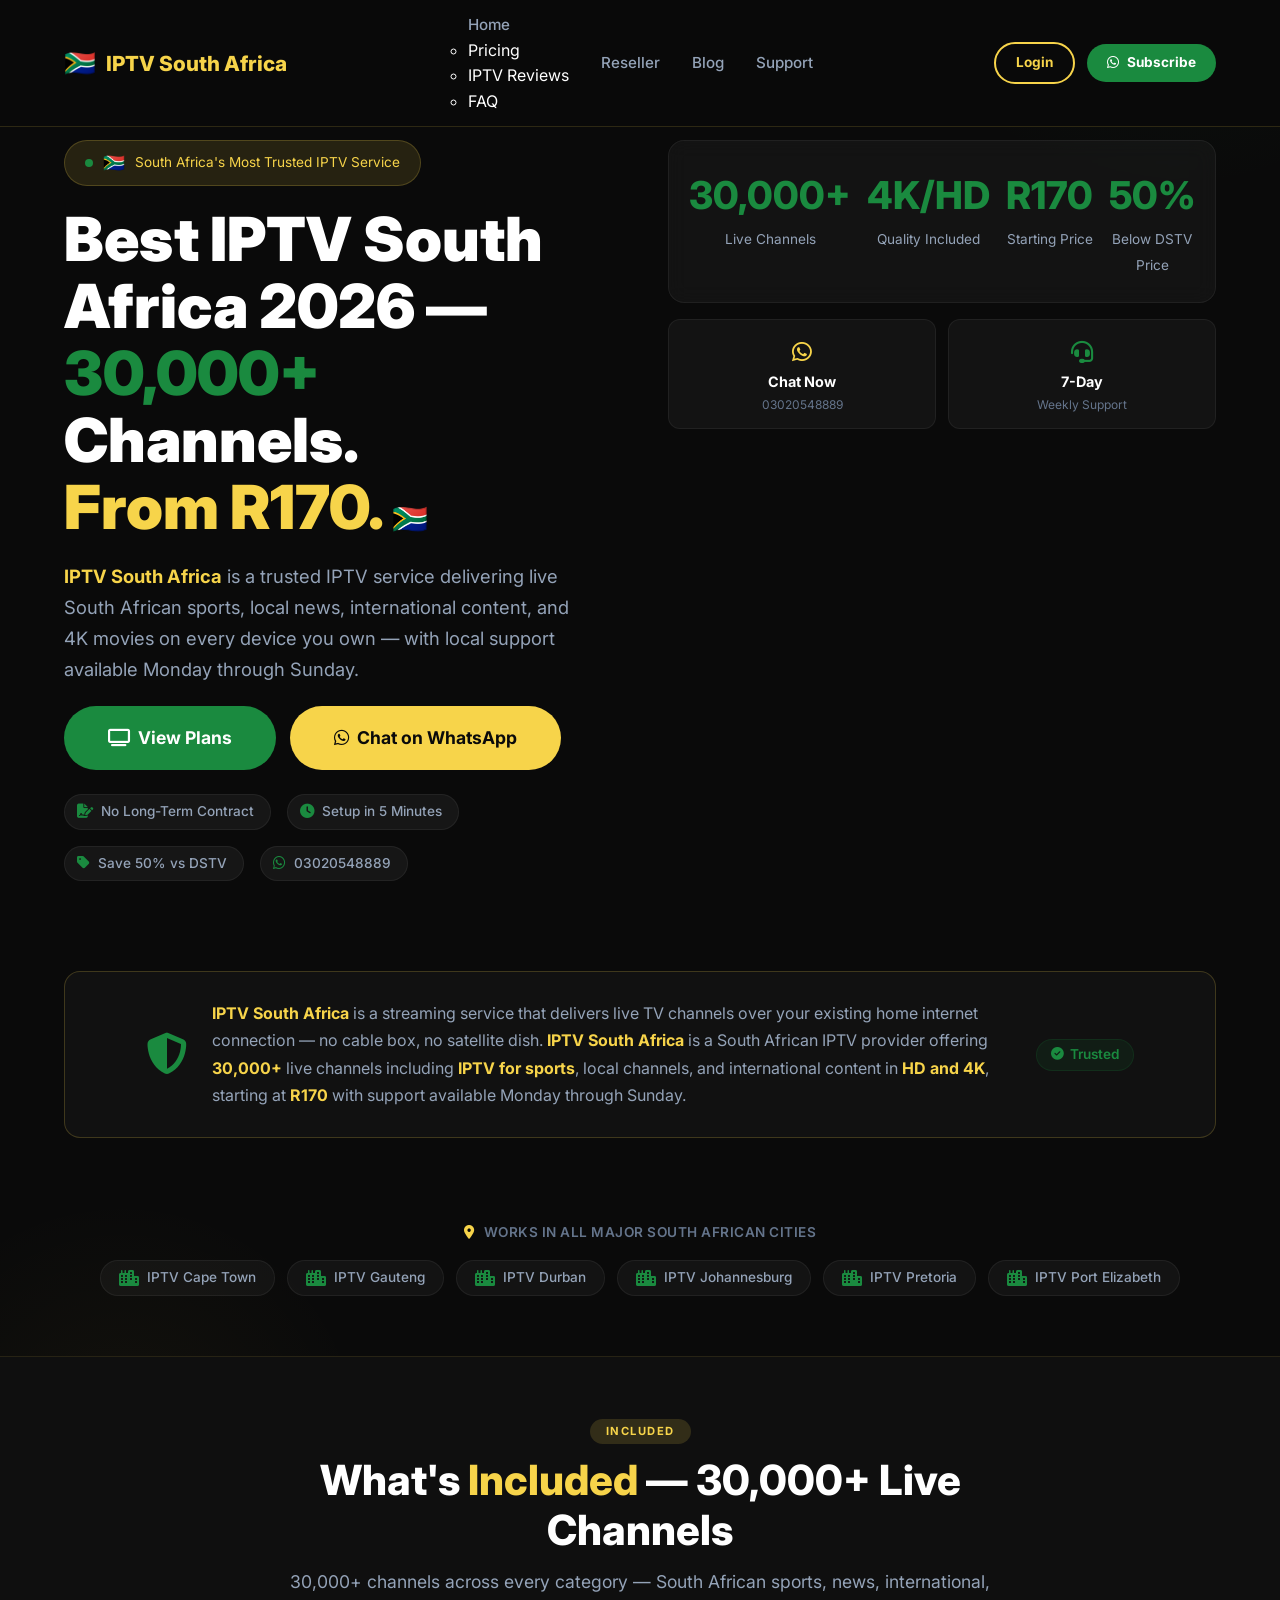
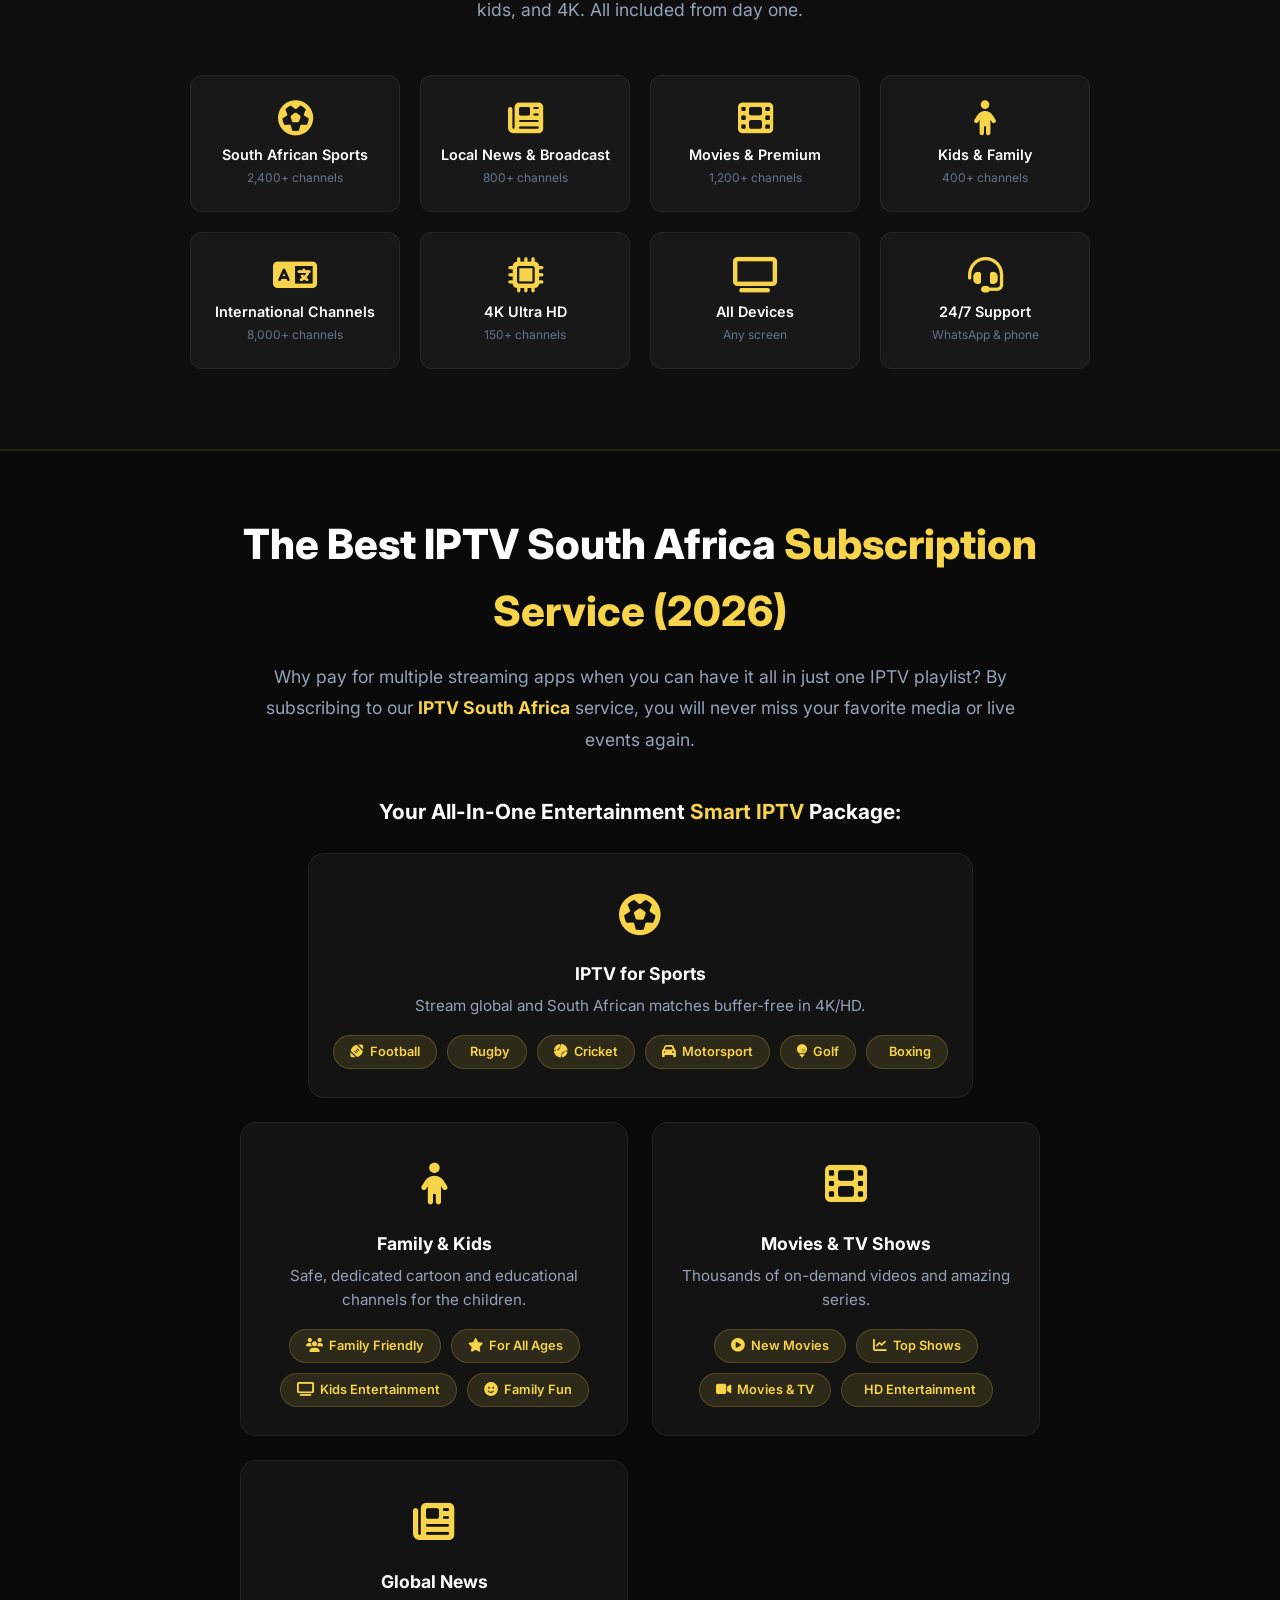
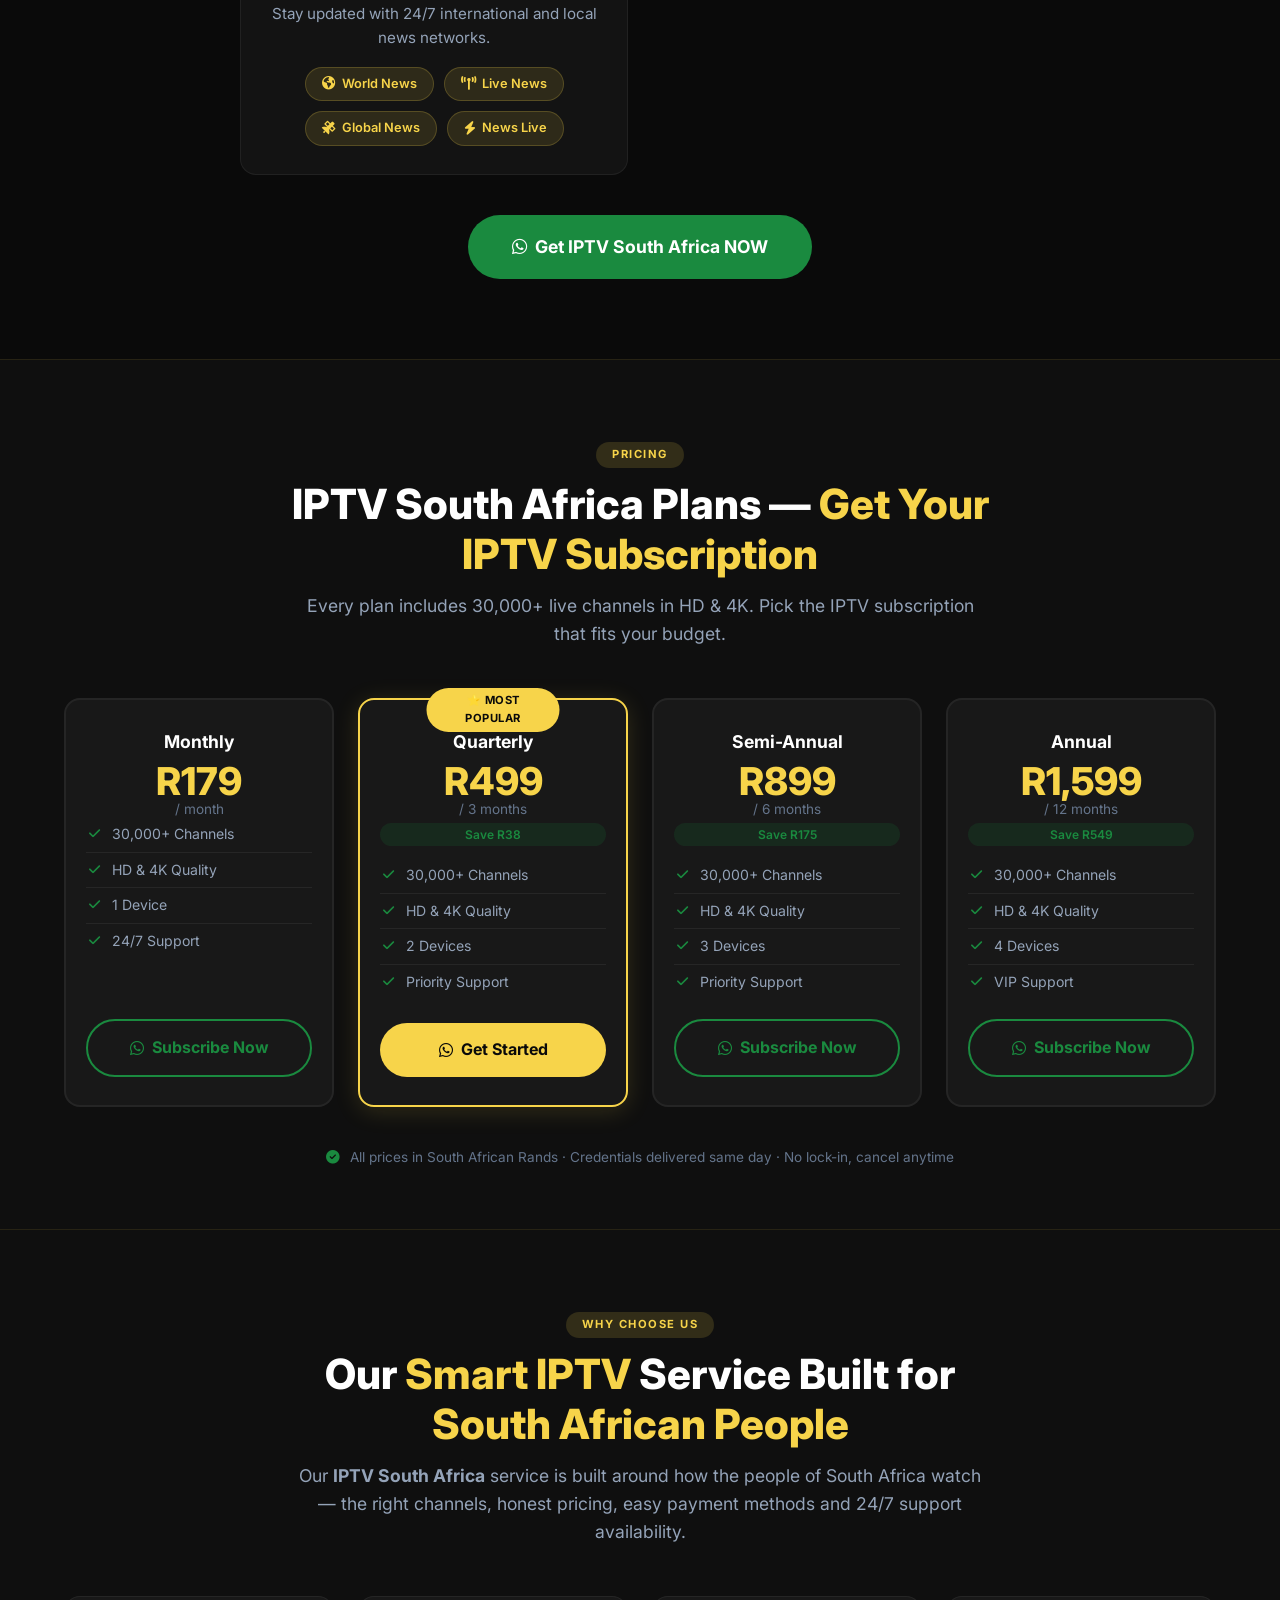
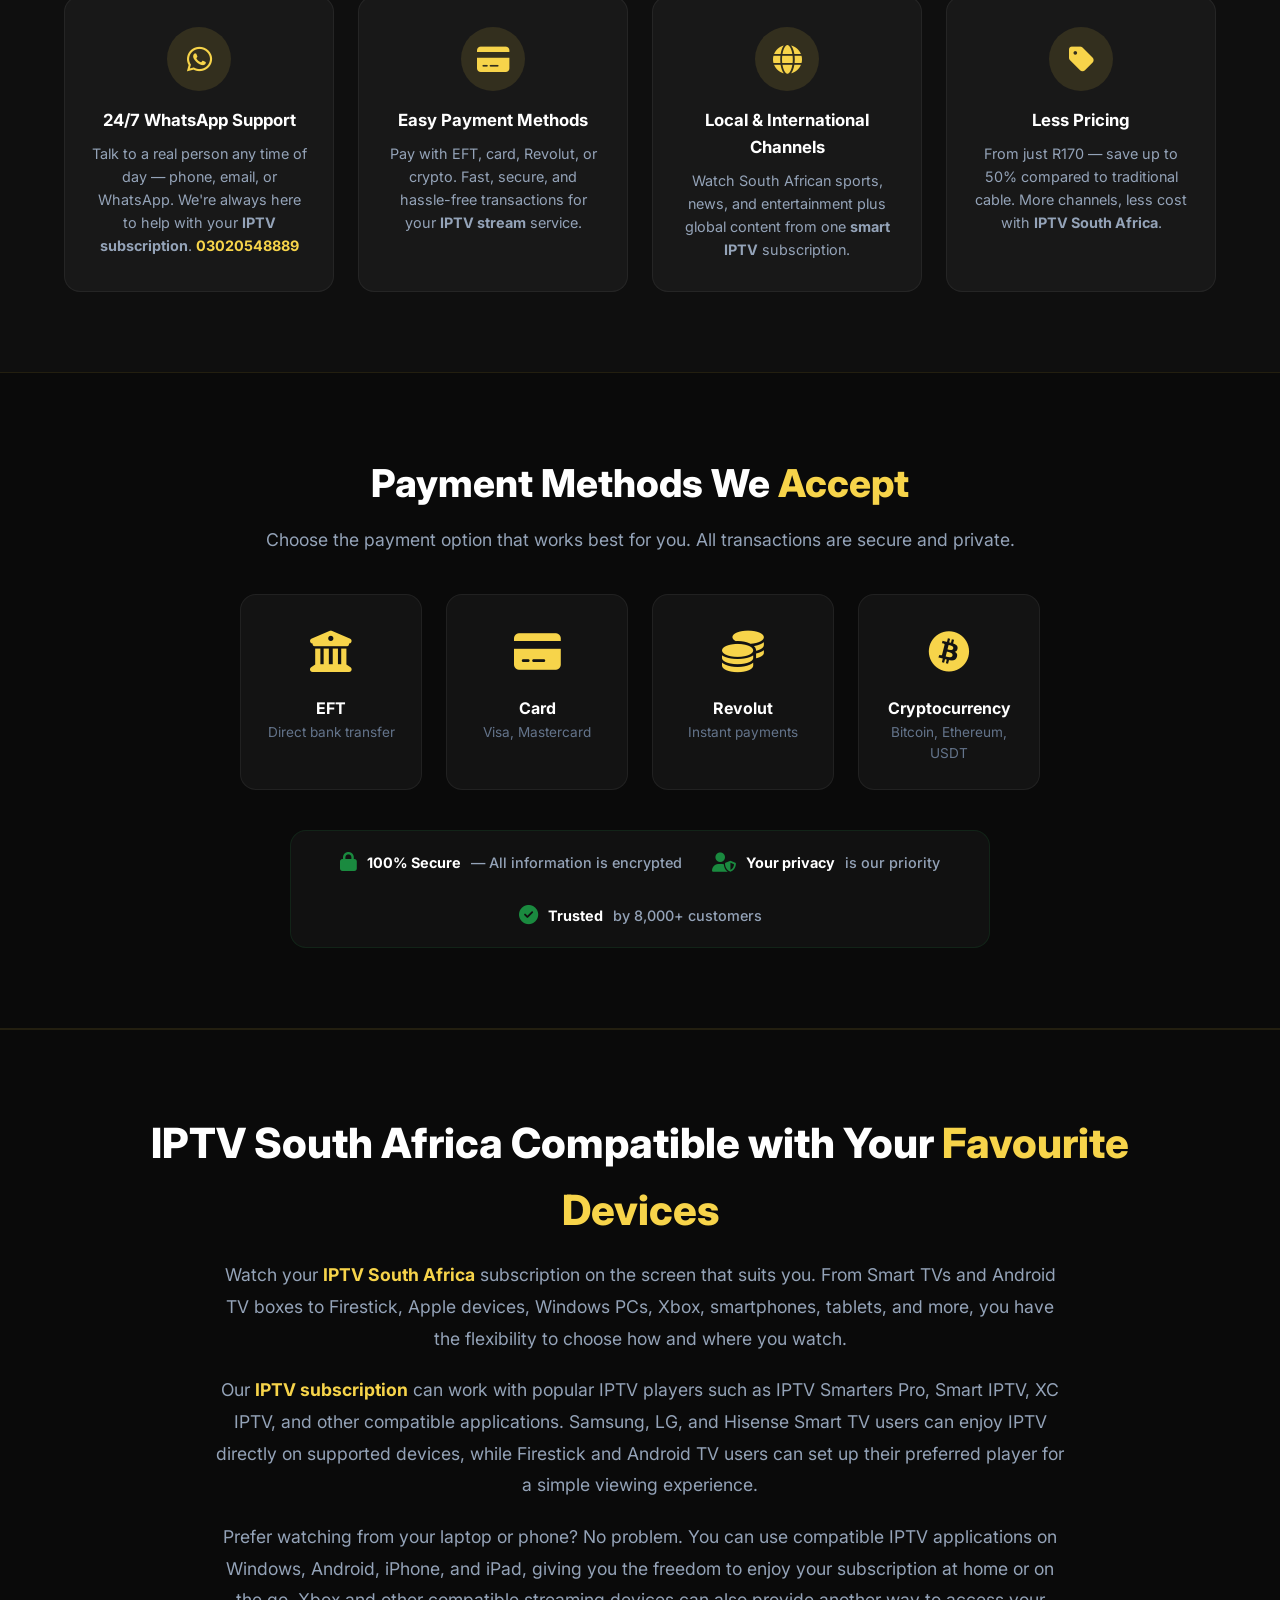
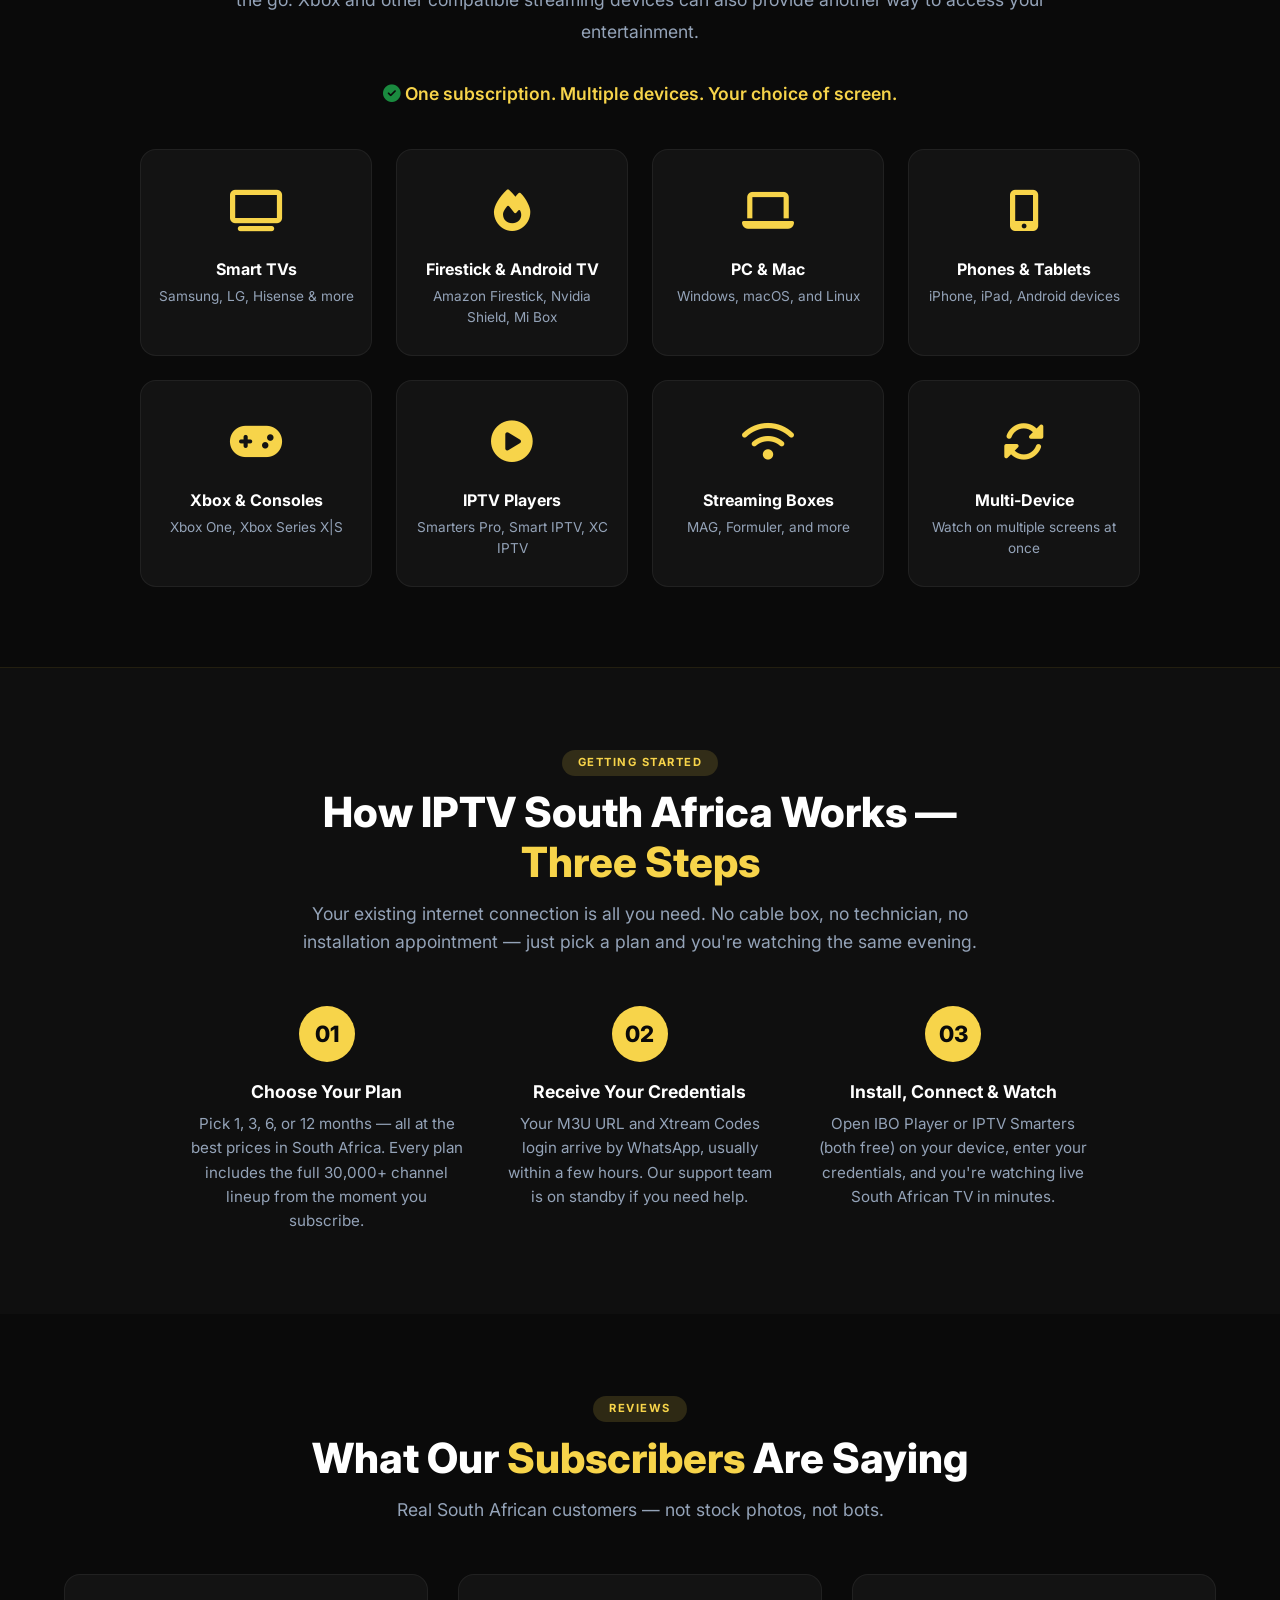
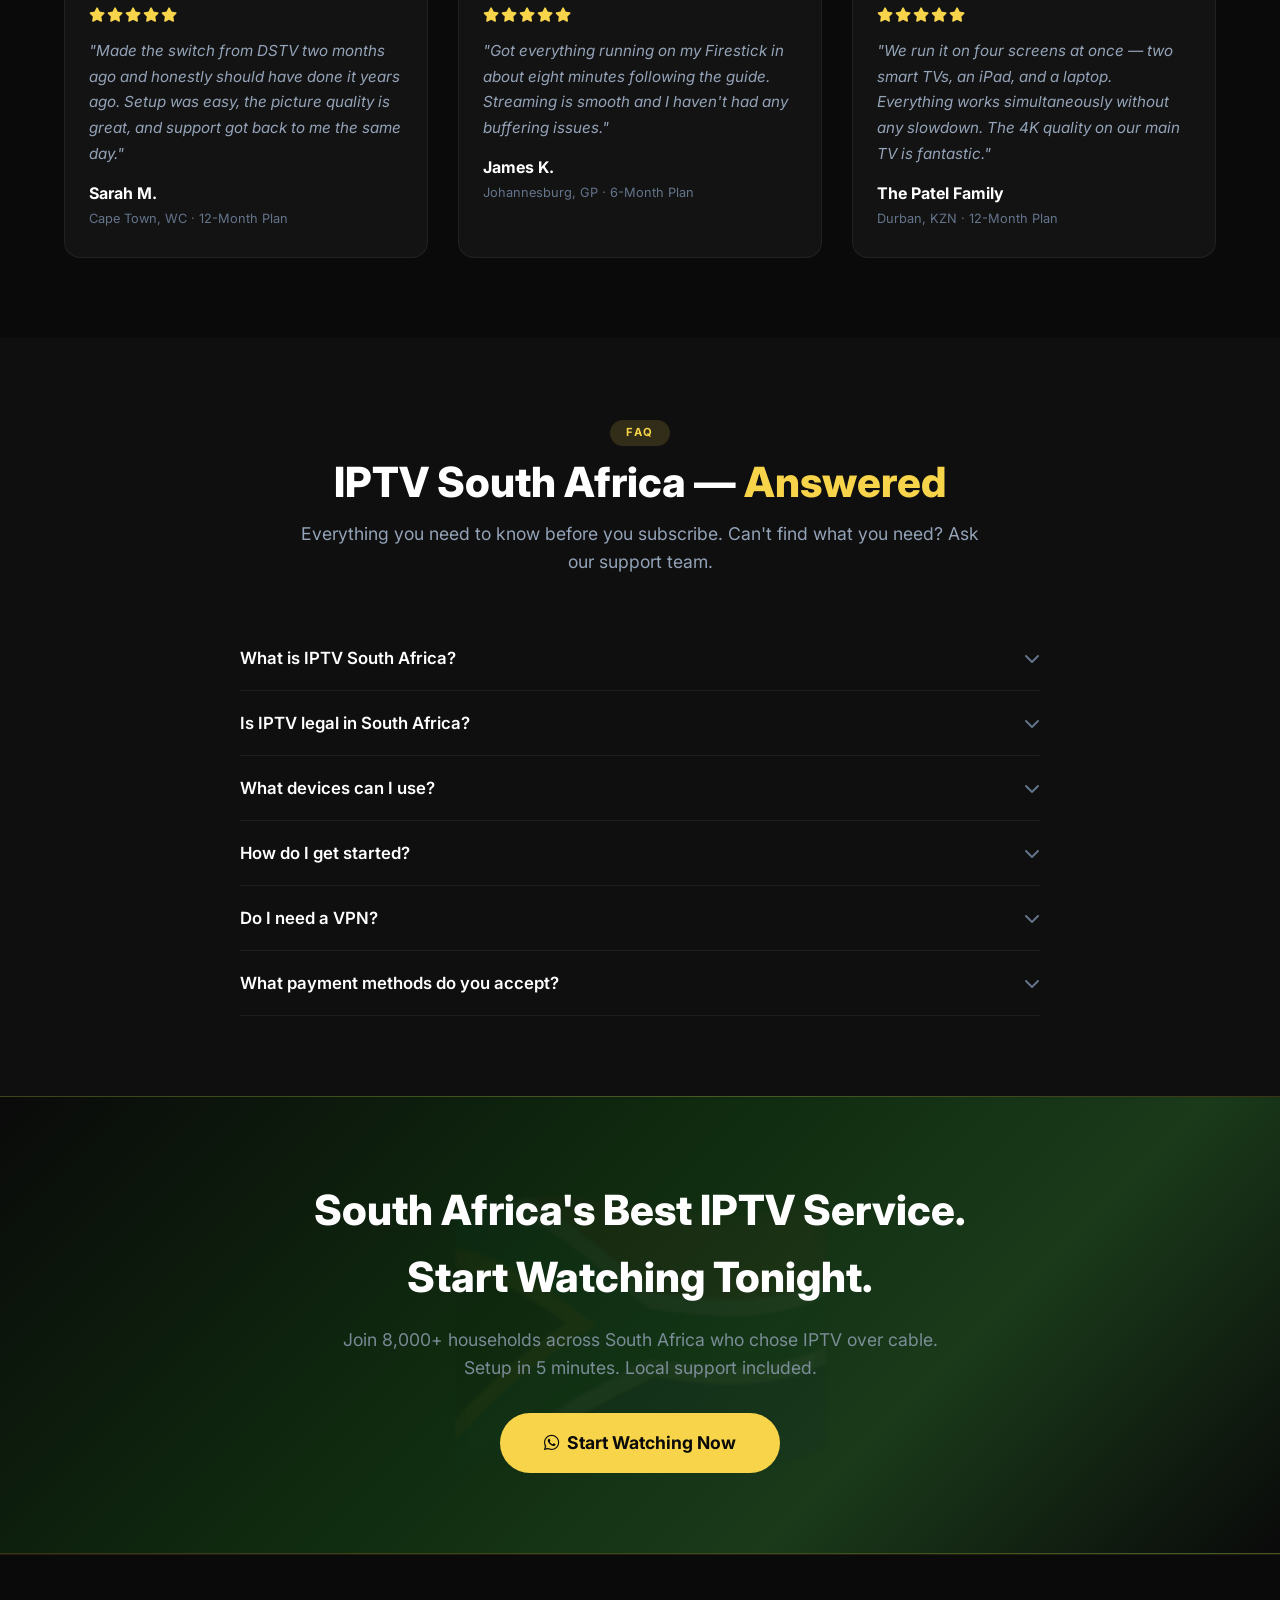
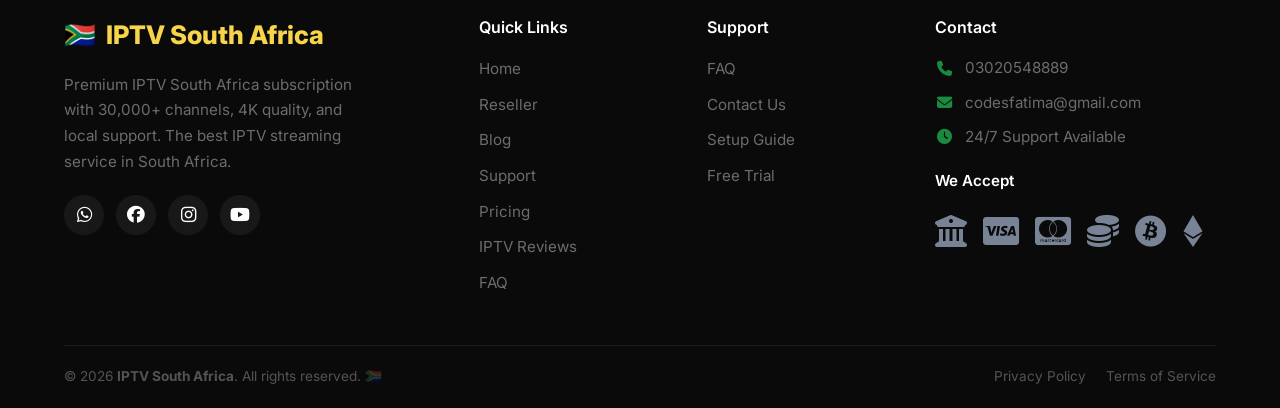
==== commit 45d846c8: "Update index.html" ====
--- a/index.html
+++ b/index.html
@@ -1,4 +1,4 @@
-  <!DOCTYPE html>
+<!DOCTYPE html>
 <html lang="en">
 <head>
     <meta charset="UTF-8" />
@@ -10,63 +10,6 @@
     <link rel="stylesheet" href="style.css" />
     <link rel="stylesheet" href="https://cdnjs.cloudflare.com/ajax/libs/font-awesome/6.5.0/css/all.min.css" />
     <link href="https://fonts.googleapis.com/css2?family=Inter:wght@400;500;600;700;800;900&display=swap" rel="stylesheet" />
-    <style>
-        /* Dropdown Styles */
-        .nav__list .dropdown {
-            position: relative;
-        }
-        .nav__list .dropdown-menu {
-            display: none;
-            position: absolute;
-            top: 100%;
-            left: 0;
-            background: #141414;
-            border: 1px solid rgba(247, 212, 74, 0.15);
-            border-radius: 8px;
-            padding: 8px 0;
-            min-width: 180px;
-            z-index: 100;
-            box-shadow: 0 20px 40px rgba(0,0,0,0.8);
-        }
-        .nav__list .dropdown-menu li {
-            list-style: none;
-            padding: 0;
-        }
-        .nav__list .dropdown-menu li a {
-            display: block;
-            padding: 8px 20px;
-            color: #94a3b8;
-            font-size: 0.9rem;
-            transition: all 0.3s ease;
-        }
-        .nav__list .dropdown-menu li a:hover {
-            color: #f7d44a;
-            background: rgba(247, 212, 74, 0.05);
-        }
-        .nav__list .dropdown:hover .dropdown-menu {
-            display: block;
-        }
-        .nav__list .dropdown > a::after {
-            content: ' ▾';
-            font-size: 0.7rem;
-            color: #64748b;
-        }
-        @media (max-width: 768px) {
-            .nav__list .dropdown-menu {
-                position: static;
-                background: transparent;
-                border: none;
-                box-shadow: none;
-                padding-left: 20px;
-            }
-            .nav__list .dropdown:hover .dropdown-menu {
-                display: none;
-            }
-            .nav__list .dropdown.open .dropdown-menu {
-                display: block;
-            }
-        }
-    </style>
 </head>
 <body>
 
@@ -545,5 +488,4 @@
 
     <script src="script.js"></script>
 </body>
-</html>  
-   
+</html>
--- a/style.css
+++ b/style.css
@@ -1,4 +1,4 @@
-/* ================================================================
+  /* ================================================================
    RESET & BASE - Black / Green / Yellow Theme
    ================================================================ */
 * {
@@ -154,7 +154,7 @@
 }
 
 /* ================================================================
-   HEADER
+   HEADER - UPDATED
    ================================================================ */
 .header {
     position: fixed;
@@ -262,7 +262,7 @@
 }
 
 /* ================================================================
-   HERO - Everything in One Section
+   HERO
    ================================================================ */
 .hero {
     padding: 140px 0 60px;
@@ -333,15 +333,8 @@
 }
 
 @keyframes pulse {
-    0%,
-    100% {
-        opacity: 1;
-        transform: scale(1);
-    }
-    50% {
-        opacity: 0.4;
-        transform: scale(0.7);
-    }
+    0%, 100% { opacity: 1; transform: scale(1); }
+    50% { opacity: 0.4; transform: scale(0.7); }
 }
 
 .hero__badge .sa-flag-small {
@@ -384,7 +377,6 @@
     flex-wrap: wrap;
 }
 
-/* Hero Trust Badges */
 .hero__trust {
     display: flex;
     gap: 16px;
@@ -410,7 +402,6 @@
     color: #1a8a3f;
 }
 
-/* Hero Stats */
 .hero__stats {
     display: grid;
     grid-template-columns: repeat(4, 1fr);
@@ -438,9 +429,6 @@
     color: #94a3b8;
 }
 
-/* ================================================================
-   TRUST BADGE STYLE CARD - What is IPTV South Africa
-   ================================================================ */
 .hero__trust-card {
     grid-column: 1 / -1;
     margin-top: 30px;
@@ -500,9 +488,6 @@
     font-size: 0.8rem;
 }
 
-/* ================================================================
-   CITIES - Inside Hero
-   ================================================================ */
 .hero__cities {
     grid-column: 1 / -1;
     margin-top: 24px;
@@ -557,7 +542,7 @@
 }
 
 /* ================================================================
-   WHAT'S INCLUDED - MOVED BELOW HERO
+   WHAT'S INCLUDED
    ================================================================ */
 .included {
     padding: 60px 0 80px;
@@ -612,7 +597,7 @@
 }
 
 /* ================================================================
-   BEST IPTV SOUTH AFRICA SECTION
+   BEST IPTV
    ================================================================ */
 .best-iptv {
     padding: 60px 0 80px;
@@ -693,9 +678,6 @@
     line-height: 1.6;
 }
 
-/* ================================================================
-   BADGES INSIDE CARDS
-   ================================================================ */
 .best-iptv__item--sports {
     grid-column: 1 / -1;
     max-width: 700px;
@@ -740,7 +722,7 @@
 }
 
 /* ================================================================
-   PRICING SECTION
+   PRICING
    ================================================================ */
 .pricing {
     padding: 80px 0 60px;
@@ -870,7 +852,7 @@
 }
 
 /* ================================================================
-   DEVICE COMPATIBILITY
+   DEVICES
    ================================================================ */
 .devices {
     padding: 80px 0;
@@ -951,7 +933,7 @@
 }
 
 /* ================================================================
-   FEATURES (Why Choose Us) - WITH KEYWORDS
+   FEATURES
    ================================================================ */
 .features {
     padding: 80px 0;
@@ -1013,7 +995,7 @@
 }
 
 /* ================================================================
-   PAYMENT METHODS SECTION
+   PAYMENTS
    ================================================================ */
 .payments {
     padding: 80px 0;
@@ -1119,7 +1101,7 @@
 }
 
 /* ================================================================
-   HOW IT WORKS
+   STEPS
    ================================================================ */
 .steps {
     padding: 80px 0;
@@ -1288,7 +1270,7 @@
 }
 
 /* ================================================================
-   CTA BANNER
+   CTA
    ================================================================ */
 .cta {
     padding: 80px 0;
@@ -1446,7 +1428,6 @@
     text-align: center;
 }
 
-/* Footer Payment Methods */
 .footer__payment {
     margin-top: 20px;
 }
@@ -1507,769 +1488,101 @@
 }
 
 /* ================================================================
-   RESELLER PAGE SPECIFIC STYLES
-   ================================================================ */
-
-/* Hero - Reseller */
-.hero-reseller {
-    padding: 140px 0 80px;
-    background: #0a0a0a;
-    position: relative;
-    overflow: hidden;
-    border-bottom: 1px solid rgba(247, 212, 74, 0.1);
-}
-
-.hero-reseller::before {
-    content: '';
-    position: absolute;
-    top: -30%;
-    right: -15%;
-    width: 600px;
-    height: 600px;
-    background: radial-gradient(circle, rgba(247, 212, 74, 0.06) 0%, transparent 70%);
-    border-radius: 50%;
-    pointer-events: none;
-}
-
-.hero-reseller__inner {
-    display: grid;
-    grid-template-columns: 1fr 1fr;
-    gap: 60px;
-    align-items: center;
-    position: relative;
-    z-index: 1;
-}
-
-.hero-reseller__content {
-    display: flex;
-    flex-direction: column;
-    gap: 20px;
-}
-
-.hero-reseller__badge {
-    display: inline-flex;
-    align-items: center;
-    gap: 10px;
-    background: rgba(247, 212, 74, 0.12);
-    border: 1px solid rgba(247, 212, 74, 0.2);
-    padding: 8px 20px;
-    border-radius: 50px;
-    font-size: 0.85rem;
-    color: #f7d44a;
-    width: fit-content;
-}
-
-.hero-reseller__badge .live {
-    display: inline-block;
-    width: 8px;
-    height: 8px;
-    background: #1a8a3f;
-    border-radius: 50%;
-    animation: pulse 1.5s ease-in-out infinite;
-}
-
-.hero-reseller__title {
-    font-size: 3.5rem;
-    font-weight: 900;
-    line-height: 1.1;
-    color: #ffffff;
-}
-
-.hero-reseller__title .highlight-yellow {
-    color: #f7d44a;
-}
-
-.hero-reseller__title .highlight-green {
-    color: #1a8a3f;
-}
-
-.hero-reseller__text {
-    font-size: 1.15rem;
-    color: #94a3b8;
-    line-height: 1.7;
-}
-
-.hero-reseller__text strong {
-    color: #f7d44a;
-}
-
-.hero-reseller__stats {
-    display: grid;
-    grid-template-columns: repeat(3, 1fr);
-    gap: 16px;
-    background: rgba(255, 255, 255, 0.04);
-    backdrop-filter: blur(10px);
-    border: 1px solid rgba(255, 255, 255, 0.06);
-    border-radius: 16px;
-    padding: 24px 20px;
-    margin-top: 10px;
-}
-
-.hero-reseller__buttons {
-    display: flex;
-    gap: 14px;
-    flex-wrap: wrap;
-}
-
-/* Why Reseller */
-.why-reseller {
-    padding: 80px 0;
-    background: #0f0f0f;
-    border-bottom: 1px solid rgba(247, 212, 74, 0.1);
-}
-
-.why-reseller__grid {
-    display: grid;
-    grid-template-columns: repeat(3, 1fr);
-    gap: 30px;
-    margin-top: 20px;
-}
-
-.why-reseller__card {
-    background: rgba(255, 255, 255, 0.04);
-    border: 1px solid rgba(255, 255, 255, 0.06);
-    border-radius: 16px;
-    padding: 32px 24px;
-    text-align: center;
-    transition: all 0.3s ease;
-}
-
-.why-reseller__card:hover {
-    transform: translateY(-6px);
-    border-color: #f7d44a;
-    box-shadow: 0 12px 40px rgba(247, 212, 74, 0.06);
-}
-
-.why-reseller__card .icon {
-    font-size: 2.8rem;
-    color: #f7d44a;
-    display: block;
-    margin-bottom: 16px;
-}
-
-.why-reseller__card h3 {
-    font-size: 1.2rem;
-    font-weight: 700;
-    margin-bottom: 8px;
-    color: #ffffff;
-}
-
-.why-reseller__card p {
-    color: #94a3b8;
-    font-size: 0.95rem;
-    line-height: 1.6;
-}
-
-/* Reseller Plans - No Prices */
-.reseller-plans {
-    padding: 80px 0;
-    background: #0a0a0a;
-    border-bottom: 1px solid rgba(247, 212, 74, 0.1);
-}
-
-.reseller-plans__grid {
-    display: grid;
-    grid-template-columns: repeat(3, 1fr);
-    gap: 30px;
-}
-
-.reseller-plans__card {
-    background: rgba(255, 255, 255, 0.04);
-    border-radius: 16px;
-    padding: 32px 24px;
-    text-align: center;
-    transition: all 0.3s ease;
-    border: 2px solid rgba(255, 255, 255, 0.06);
-    position: relative;
-    display: flex;
-    flex-direction: column;
-}
-
-.reseller-plans__card:hover {
-    transform: translateY(-6px);
-    box-shadow: 0 12px 40px rgba(0, 0, 0, 0.4);
-    border-color: #1a8a3f;
-}
-
-.reseller-plans__card--popular {
-    border-color: #f7d44a;
-    box-shadow: 0 4px 24px rgba(247, 212, 74, 0.15);
-}
-
-.reseller-plans__card--popular:hover {
-    box-shadow: 0 12px 48px rgba(247, 212, 74, 0.25);
-}
-
-.reseller-plans__card .plan-name {
-    font-size: 1.4rem;
-    font-weight: 800;
-    color: #ffffff;
-    margin-bottom: 4px;
-}
-
-.reseller-plans__card .plan-credits {
-    font-size: 1rem;
-    color: #f7d44a;
-    margin-bottom: 16px;
-}
-
-.reseller-plans__card .plan-credits strong {
-    color: #f7d44a;
-}
-
-.reseller-plans__card .plan-features {
-    list-style: none;
-    padding: 0;
-    margin: 0 0 20px;
-    text-align: left;
-    flex-grow: 1;
-}
-
-.reseller-plans__card .plan-features li {
-    padding: 6px 0;
-    border-bottom: 1px solid rgba(255, 255, 255, 0.06);
-    display: flex;
-    align-items: center;
-    gap: 10px;
-    font-size: 0.88rem;
-    color: #94a3b8;
-}
-
-.reseller-plans__card .plan-features li:last-child {
-    border-bottom: none;
-}
-
-.reseller-plans__card .plan-features li i {
-    width: 16px;
-    text-align: center;
-    font-size: 0.8rem;
-    color: #1a8a3f;
-}
-
-/* Reseller Includes */
-.reseller-includes {
-    padding: 80px 0;
-    background: #0f0f0f;
-    border-bottom: 1px solid rgba(247, 212, 74, 0.1);
-}
-
-.reseller-includes__grid {
-    display: grid;
-    grid-template-columns: repeat(4, 1fr);
-    gap: 30px;
-    max-width: 1000px;
-    margin: 0 auto;
-}
-
-.include__card {
-    background: rgba(255, 255, 255, 0.04);
-    border: 1px solid rgba(255, 255, 255, 0.06);
-    border-radius: 16px;
-    padding: 28px 20px;
-    text-align: center;
-    transition: all 0.3s ease;
-}
-
-.include__card:hover {
-    transform: translateY(-6px);
-    border-color: #f7d44a;
-    box-shadow: 0 12px 40px rgba(247, 212, 74, 0.06);
-}
-
-.include__card .icon {
-    font-size: 2.6rem;
-    color: #f7d44a;
-    display: block;
-    margin-bottom: 12px;
-}
-
-.include__card h3 {
-    font-size: 1.1rem;
-    font-weight: 700;
-    color: #ffffff;
-    margin-bottom: 6px;
-}
-
-.include__card p {
-    color: #94a3b8;
-    font-size: 0.9rem;
-    line-height: 1.6;
-}
-
-/* Reseller Testimonials */
-.reseller-testimonials {
-    padding: 80px 0;
-    background: #0a0a0a;
-    border-bottom: 1px solid rgba(247, 212, 74, 0.1);
-}
-
-.reseller-testimonials__grid {
-    display: grid;
-    grid-template-columns: repeat(2, 1fr);
-    gap: 30px;
-}
-
-/* Reseller FAQ */
-.reseller-faq {
-    padding: 80px 0;
-    background: #0f0f0f;
-    border-bottom: 1px solid rgba(247, 212, 74, 0.1);
-}
-
-.reseller-faq__grid {
-    max-width: 800px;
-    margin: 0 auto;
-}
-
-/* CTA Reseller */
-.cta-reseller {
-    padding: 80px 0;
-    background: linear-gradient(135deg, #0a0a0a 0%, #0f2a0f 40%, #1a3a1a 70%, #0a0a0a 100%);
-    color: #fff;
-    text-align: center;
-    position: relative;
-    overflow: hidden;
-    border-bottom: 1px solid rgba(247, 212, 74, 0.2);
-}
-
-.cta-reseller::before {
-    content: '💼';
-    position: absolute;
-    top: 50%;
-    left: 50%;
-    transform: translate(-50%, -50%);
-    font-size: 20rem;
-    opacity: 0.03;
-    pointer-events: none;
-}
-
-.cta-reseller h2 {
-    font-size: 2.6rem;
-    font-weight: 800;
-    margin-bottom: 16px;
-    position: relative;
-    z-index: 1;
-}
-
-.cta-reseller p {
-    font-size: 1.1rem;
-    opacity: 0.8;
-    max-width: 600px;
-    margin: 0 auto 30px;
-    position: relative;
-    z-index: 1;
-    color: #94a3b8;
-}
-
-/* ================================================================
    RESPONSIVE
    ================================================================ */
 @media (max-width: 992px) {
-    .hero__inner {
-        grid-template-columns: 1fr;
-        text-align: center;
-    }
-    .hero__badge {
-        margin: 0 auto;
-    }
-    .hero__text {
-        max-width: 100%;
-    }
-    .hero__buttons {
-        justify-content: center;
-    }
-    .hero__trust {
-        justify-content: center;
-    }
-    .hero__stats {
-        max-width: 500px;
-        margin: 0 auto;
-    }
-    .hero__trust-card {
-        flex-direction: column;
-        text-align: center;
-        padding: 24px 20px;
-    }
-    .hero__trust-card .trust-badge-text {
-        text-align: center;
-    }
-    .included__grid {
-        grid-template-columns: repeat(2, 1fr);
-        max-width: 500px;
-    }
-    .best-iptv__grid {
-        grid-template-columns: 1fr 1fr;
-        max-width: 500px;
-    }
-    .devices__grid {
-        grid-template-columns: repeat(2, 1fr);
-    }
-    .pricing__grid {
-        grid-template-columns: repeat(2, 1fr);
-        max-width: 600px;
-        margin: 0 auto;
-    }
-    .features__grid {
-        grid-template-columns: repeat(2, 1fr);
-    }
-    .payments__grid {
-        grid-template-columns: repeat(2, 1fr);
-        max-width: 500px;
-    }
-    .testimonials__grid {
-        grid-template-columns: repeat(2, 1fr);
-    }
-    .footer__inner {
-        grid-template-columns: 1fr 1fr;
-        gap: 30px;
-    }
-    .footer__brand {
-        grid-column: 1 / -1;
-    }
-    .footer__brand p {
-        max-width: 100%;
-    }
-    .hero__cities .cities-grid {
-        gap: 10px;
-    }
-    .best-iptv__title {
-        font-size: 2.2rem;
-    }
-    .best-iptv__item--sports {
-        max-width: 100%;
-    }
-    .devices__title {
-        font-size: 2.2rem;
-    }
-    .payments__title {
-        font-size: 2rem;
-    }
-
-    /* Reseller responsive */
-    .hero-reseller__inner {
-        grid-template-columns: 1fr;
-        text-align: center;
-    }
-    .hero-reseller__badge {
-        margin: 0 auto;
-    }
-    .hero-reseller__buttons {
-        justify-content: center;
-    }
-    .hero-reseller__stats {
-        max-width: 500px;
-        margin: 10px auto 0;
-    }
-    .why-reseller__grid {
-        grid-template-columns: 1fr 1fr;
-    }
-    .reseller-plans__grid {
-        grid-template-columns: 1fr 1fr;
-        max-width: 600px;
-        margin: 0 auto;
-    }
-    .reseller-includes__grid {
-        grid-template-columns: 1fr 1fr;
-        max-width: 600px;
-    }
-    .reseller-testimonials__grid {
-        grid-template-columns: 1fr 1fr;
-    }
+    .hero__inner { grid-template-columns: 1fr; text-align: center; }
+    .hero__badge { margin: 0 auto; }
+    .hero__text { max-width: 100%; }
+    .hero__buttons { justify-content: center; }
+    .hero__trust { justify-content: center; }
+    .hero__stats { max-width: 500px; margin: 0 auto; }
+    .hero__trust-card { flex-direction: column; text-align: center; padding: 24px 20px; }
+    .hero__trust-card .trust-badge-text { text-align: center; }
+    .included__grid { grid-template-columns: repeat(2, 1fr); max-width: 500px; }
+    .best-iptv__grid { grid-template-columns: 1fr 1fr; max-width: 500px; }
+    .devices__grid { grid-template-columns: repeat(2, 1fr); }
+    .pricing__grid { grid-template-columns: repeat(2, 1fr); max-width: 600px; margin: 0 auto; }
+    .features__grid { grid-template-columns: repeat(2, 1fr); }
+    .payments__grid { grid-template-columns: repeat(2, 1fr); max-width: 500px; }
+    .testimonials__grid { grid-template-columns: repeat(2, 1fr); }
+    .footer__inner { grid-template-columns: 1fr 1fr; gap: 30px; }
+    .footer__brand { grid-column: 1 / -1; }
+    .footer__brand p { max-width: 100%; }
+    .hero__cities .cities-grid { gap: 10px; }
+    .best-iptv__title { font-size: 2.2rem; }
+    .best-iptv__item--sports { max-width: 100%; }
+    .devices__title { font-size: 2.2rem; }
+    .payments__title { font-size: 2rem; }
 }
 
 @media (max-width: 768px) {
-    .hamburger {
-        display: flex;
-    }
-    .nav {
-        display: none;
-        position: absolute;
-        top: 100%;
-        left: 0;
-        width: 100%;
-        background: #0a0a0a;
-        padding: 24px 20px;
-        box-shadow: 0 20px 40px rgba(0, 0, 0, 0.8);
-        border-bottom: 1px solid rgba(247, 212, 74, 0.1);
-    }
-    .nav.open {
-        display: block;
-    }
-    .nav__list {
-        flex-direction: column;
-        gap: 16px;
-        align-items: flex-start;
-    }
-    .header__actions {
-        display: none;
-    }
-    .hero__stats {
-        grid-template-columns: repeat(2, 1fr);
-    }
-    .hero__title {
-        font-size: 2.5rem;
-    }
-    .section-title {
-        font-size: 2rem;
-    }
-    .steps__grid {
-        grid-template-columns: 1fr;
-        gap: 30px;
-    }
-    .hero__trust-card {
-        padding: 20px 16px;
-    }
-    .hero__trust-card .trust-badge-text {
-        font-size: 0.95rem;
-    }
-    .hero__trust-card .trust-badge-icon {
-        font-size: 2.2rem;
-    }
-    .included__grid {
-        grid-template-columns: 1fr 1fr;
-        max-width: 400px;
-    }
-    .best-iptv__grid {
-        grid-template-columns: 1fr;
-        max-width: 400px;
-    }
-    .best-iptv__title {
-        font-size: 1.8rem;
-    }
-    .best-iptv__text {
-        font-size: 1rem;
-    }
-    .devices__grid {
-        grid-template-columns: 1fr 1fr;
-    }
-    .devices__title {
-        font-size: 1.8rem;
-    }
-    .devices__text {
-        font-size: 1rem;
-    }
-    .payments__grid {
-        grid-template-columns: 1fr 1fr;
-        max-width: 400px;
-    }
-    .payments__title {
-        font-size: 1.8rem;
-    }
-    .payments__trust {
-        gap: 16px;
-        padding: 16px;
-    }
-
-    /* Reseller responsive */
-    .hero-reseller__title {
-        font-size: 2.5rem;
-    }
-    .hero-reseller__stats {
-        grid-template-columns: 1fr 1fr 1fr;
-        gap: 10px;
-        padding: 16px;
-    }
-    .why-reseller__grid {
-        grid-template-columns: 1fr;
-        max-width: 400px;
-        margin: 0 auto;
-    }
-    .reseller-plans__grid {
-        grid-template-columns: 1fr;
-        max-width: 400px;
-    }
-    .reseller-includes__grid {
-        grid-template-columns: 1fr 1fr;
-        max-width: 400px;
-    }
-    .reseller-testimonials__grid {
-        grid-template-columns: 1fr;
-        max-width: 400px;
-        margin: 0 auto;
-    }
-    .cta-reseller h2 {
-        font-size: 2rem;
-    }
+    .hamburger { display: flex; }
+    .nav { display: none; position: absolute; top: 100%; left: 0; width: 100%; background: #0a0a0a; padding: 24px 20px; box-shadow: 0 20px 40px rgba(0,0,0,0.8); border-bottom: 1px solid rgba(247,212,74,0.1); }
+    .nav.open { display: block; }
+    .nav__list { flex-direction: column; gap: 16px; align-items: flex-start; }
+    .header__actions { display: none; }
+    .hero__stats { grid-template-columns: repeat(2, 1fr); }
+    .hero__title { font-size: 2.5rem; }
+    .section-title { font-size: 2rem; }
+    .steps__grid { grid-template-columns: 1fr; gap: 30px; }
+    .hero__trust-card { padding: 20px 16px; }
+    .hero__trust-card .trust-badge-text { font-size: 0.95rem; }
+    .hero__trust-card .trust-badge-icon { font-size: 2.2rem; }
+    .included__grid { grid-template-columns: 1fr 1fr; max-width: 400px; }
+    .best-iptv__grid { grid-template-columns: 1fr; max-width: 400px; }
+    .best-iptv__title { font-size: 1.8rem; }
+    .best-iptv__text { font-size: 1rem; }
+    .devices__grid { grid-template-columns: 1fr 1fr; }
+    .devices__title { font-size: 1.8rem; }
+    .devices__text { font-size: 1rem; }
+    .payments__grid { grid-template-columns: 1fr 1fr; max-width: 400px; }
+    .payments__title { font-size: 1.8rem; }
+    .payments__trust { gap: 16px; padding: 16px; }
 }
 
 @media (max-width: 576px) {
-    .hero {
-        padding: 120px 0 40px;
-    }
-    .hero__title {
-        font-size: 2rem;
-    }
-    .hero__title .flag {
-        font-size: 1.2rem;
-        display: block;
-    }
-    .hero__text {
-        font-size: 1rem;
-    }
-    .hero__buttons .btn {
-        width: 100%;
-        justify-content: center;
-    }
-    .hero__trust .trust-item {
-        font-size: 0.7rem;
-        padding: 4px 10px 4px 8px;
-    }
-    .hero__stats {
-        grid-template-columns: 1fr 1fr;
-        gap: 10px;
-        padding: 16px;
-    }
-    .stat-item .number {
-        font-size: 1.6rem;
-    }
-    .hero__trust-card {
-        padding: 16px 12px;
-        gap: 12px;
-    }
-    .hero__trust-card .trust-badge-text {
-        font-size: 0.9rem;
-    }
-    .hero__trust-card .trust-badge-icon {
-        font-size: 1.8rem;
-    }
-    .hero__trust-card .trust-badge-check {
-        font-size: 0.75rem;
-        padding: 3px 10px;
-    }
-    .hero__cities .city-item {
-        font-size: 0.75rem;
-        padding: 4px 12px;
-    }
-    .hero__cities .city-item i {
-        font-size: 0.85rem;
-    }
-    .included__grid {
-        grid-template-columns: 1fr 1fr;
-    }
-    .included__item {
-        padding: 16px 12px;
-    }
-    .included__item i {
-        font-size: 1.8rem;
-    }
-    .included__item span {
-        font-size: 0.8rem;
-    }
-    .best-iptv__grid {
-        grid-template-columns: 1fr;
-        max-width: 340px;
-    }
-    .best-iptv__title {
-        font-size: 1.5rem;
-    }
-    .best-iptv__text {
-        font-size: 0.95rem;
-    }
-    .best-iptv__item {
-        padding: 20px 16px;
-    }
-    .best-iptv__item .item-icon {
-        font-size: 2rem;
-    }
-    .best-iptv__item h3 {
-        font-size: 1rem;
-    }
-    .best-iptv__item--sports {
-        max-width: 100%;
-    }
-    .badges-container {
-        gap: 6px;
-    }
-    .badge-item {
-        font-size: 0.7rem;
-        padding: 4px 12px;
-    }
-    .badge-item i {
-        font-size: 0.7rem;
-    }
-    .devices__grid {
-        grid-template-columns: 1fr;
-        max-width: 340px;
-        margin: 0 auto;
-    }
-    .devices__title {
-        font-size: 1.5rem;
-    }
-    .devices__text {
-        font-size: 0.95rem;
-    }
-    .device__card {
-        padding: 18px 16px;
-    }
-    .device__card .device-icon {
-        font-size: 2rem;
-    }
-    .pricing__grid {
-        grid-template-columns: 1fr;
-        max-width: 380px;
-    }
-    .pricing__price {
-        font-size: 2rem;
-    }
-    .features__grid {
-        grid-template-columns: 1fr;
-        max-width: 400px;
-        margin: 0 auto;
-    }
-    .payments__grid {
-        grid-template-columns: 1fr;
-        max-width: 340px;
-    }
-    .payments__title {
-        font-size: 1.5rem;
-    }
-    .payments__trust {
-        flex-direction: column;
-        align-items: center;
-        gap: 12px;
-    }
-    .testimonials__grid {
-        grid-template-columns: 1fr;
-        max-width: 400px;
-        margin: 0 auto;
-    }
-    .footer__inner {
-        grid-template-columns: 1fr;
-        gap: 24px;
-    }
-    .footer__bottom {
-        flex-direction: column;
-        text-align: center;
-    }
-    .cta h2 {
-        font-size: 2rem;
-    }
-
-    /* Reseller responsive */
-    .hero-reseller {
-        padding: 120px 0 40px;
-    }
-    .hero-reseller__title {
-        font-size: 2rem;
-    }
-    .hero-reseller__text {
-        font-size: 1rem;
-    }
-    .hero-reseller__buttons .btn {
-        width: 100%;
-        justify-content: center;
-    }
-    .hero-reseller__stats {
-        grid-template-columns: 1fr 1fr;
-    }
-    .reseller-plans__grid {
-        max-width: 340px;
-    }
-    .reseller-includes__grid {
-        grid-template-columns: 1fr;
-        max-width: 340px;
-    }
-    .cta-reseller h2 {
-        font-size: 1.8rem;
-    }
-}
+    .hero { padding: 120px 0 40px; }
+    .hero__title { font-size: 2rem; }
+    .hero__title .flag { font-size: 1.2rem; display: block; }
+    .hero__text { font-size: 1rem; }
+    .hero__buttons .btn { width: 100%; justify-content: center; }
+    .hero__trust .trust-item { font-size: 0.7rem; padding: 4px 10px 4px 8px; }
+    .hero__stats { grid-template-columns: 1fr 1fr; gap: 10px; padding: 16px; }
+    .stat-item .number { font-size: 1.6rem; }
+    .hero__trust-card { padding: 16px 12px; gap: 12px; }
+    .hero__trust-card .trust-badge-text { font-size: 0.9rem; }
+    .hero__trust-card .trust-badge-icon { font-size: 1.8rem; }
+    .hero__trust-card .trust-badge-check { font-size: 0.75rem; padding: 3px 10px; }
+    .hero__cities .city-item { font-size: 0.75rem; padding: 4px 12px; }
+    .hero__cities .city-item i { font-size: 0.85rem; }
+    .included__grid { grid-template-columns: 1fr 1fr; }
+    .included__item { padding: 16px 12px; }
+    .included__item i { font-size: 1.8rem; }
+    .included__item span { font-size: 0.8rem; }
+    .best-iptv__grid { grid-template-columns: 1fr; max-width: 340px; }
+    .best-iptv__title { font-size: 1.5rem; }
+    .best-iptv__text { font-size: 0.95rem; }
+    .best-iptv__item { padding: 20px 16px; }
+    .best-iptv__item .item-icon { font-size: 2rem; }
+    .best-iptv__item h3 { font-size: 1rem; }
+    .best-iptv__item--sports { max-width: 100%; }
+    .badges-container { gap: 6px; }
+    .badge-item { font-size: 0.7rem; padding: 4px 12px; }
+    .badge-item i { font-size: 0.7rem; }
+    .devices__grid { grid-template-columns: 1fr; max-width: 340px; margin: 0 auto; }
+    .devices__title { font-size: 1.5rem; }
+    .devices__text { font-size: 0.95rem; }
+    .device__card { padding: 18px 16px; }
+    .device__card .device-icon { font-size: 2rem; }
+    .pricing__grid { grid-template-columns: 1fr; max-width: 380px; }
+    .pricing__price { font-size: 2rem; }
+    .features__grid { grid-template-columns: 1fr; max-width: 400px; margin: 0 auto; }
+    .payments__grid { grid-template-columns: 1fr; max-width: 340px; }
+    .payments__title { font-size: 1.5rem; }
+    .payments__trust { flex-direction: column; align-items: center; gap: 12px; }
+    .testimonials__grid { grid-template-columns: 1fr; max-width: 400px; margin: 0 auto; }
+    .footer__inner { grid-template-columns: 1fr; gap: 24px; }
+    .footer__bottom { flex-direction: column; text-align: center; }
+    .cta h2 { font-size: 2rem; }
+}
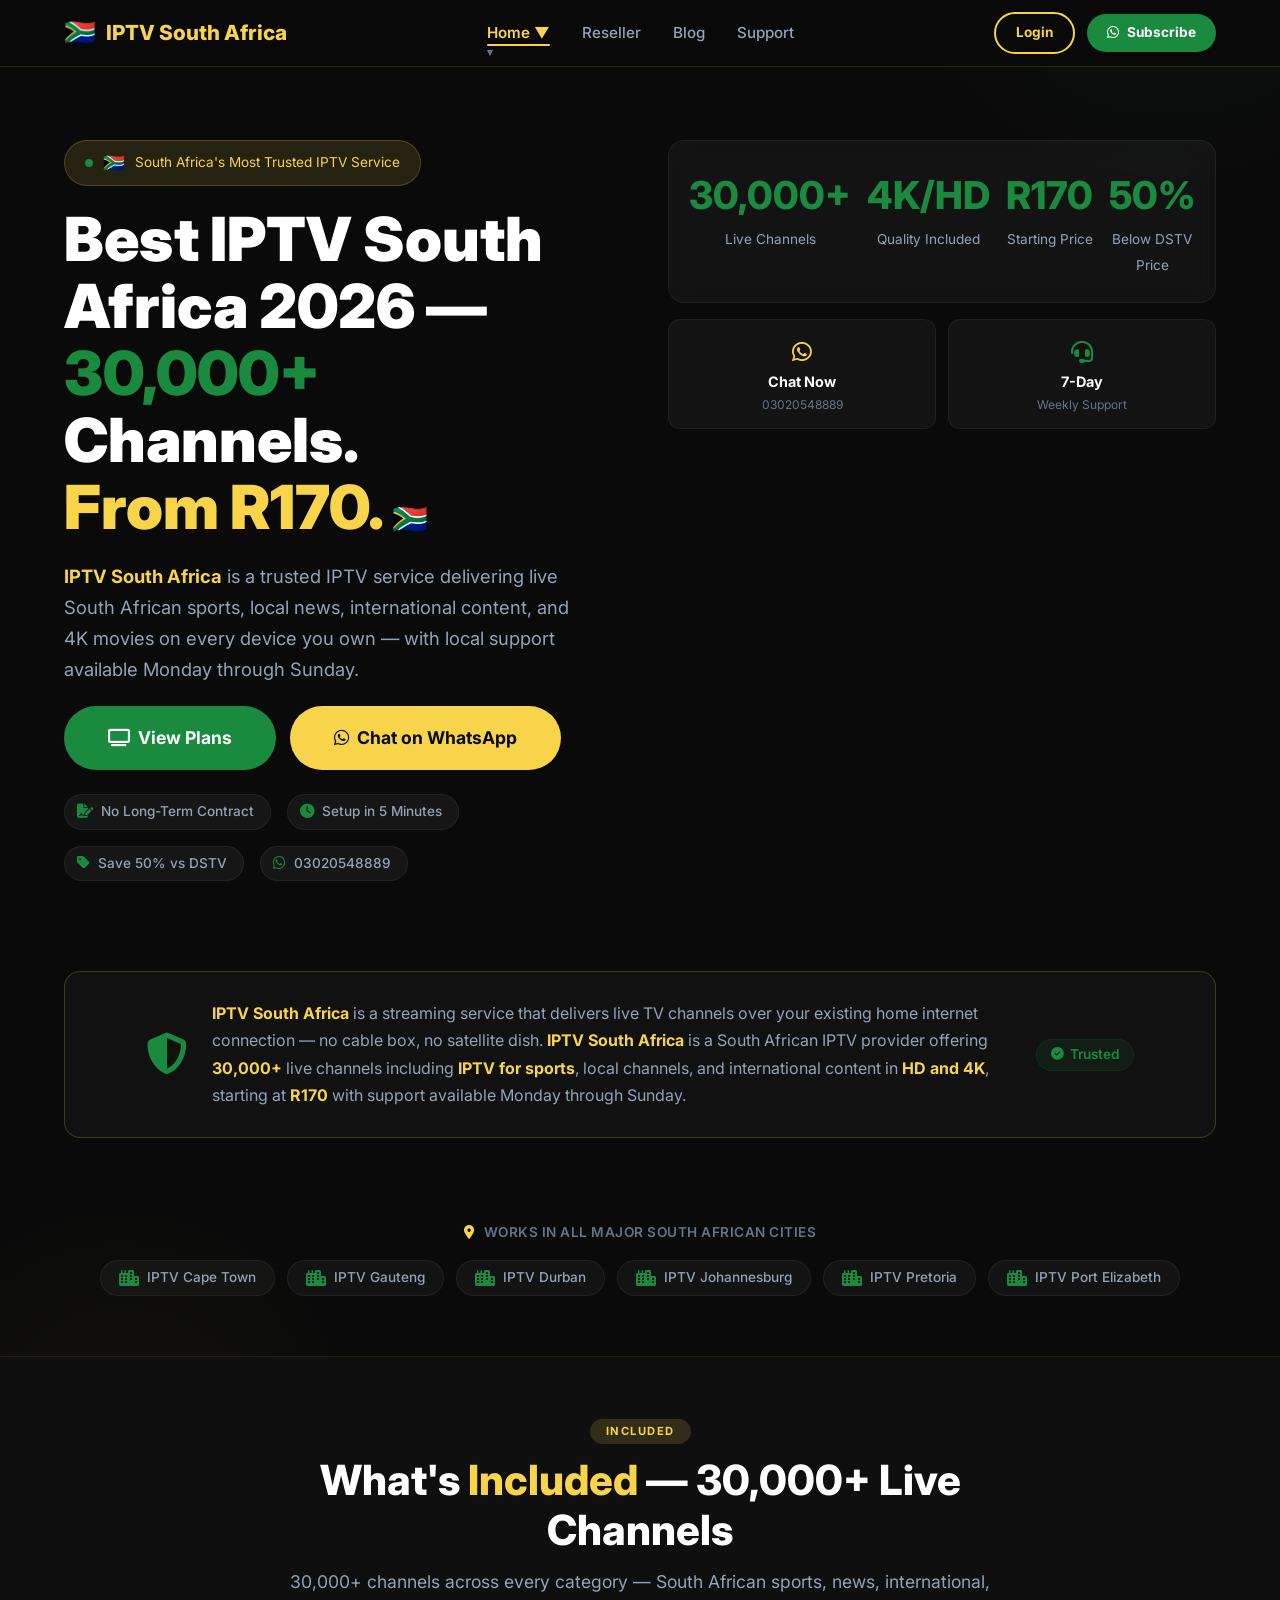
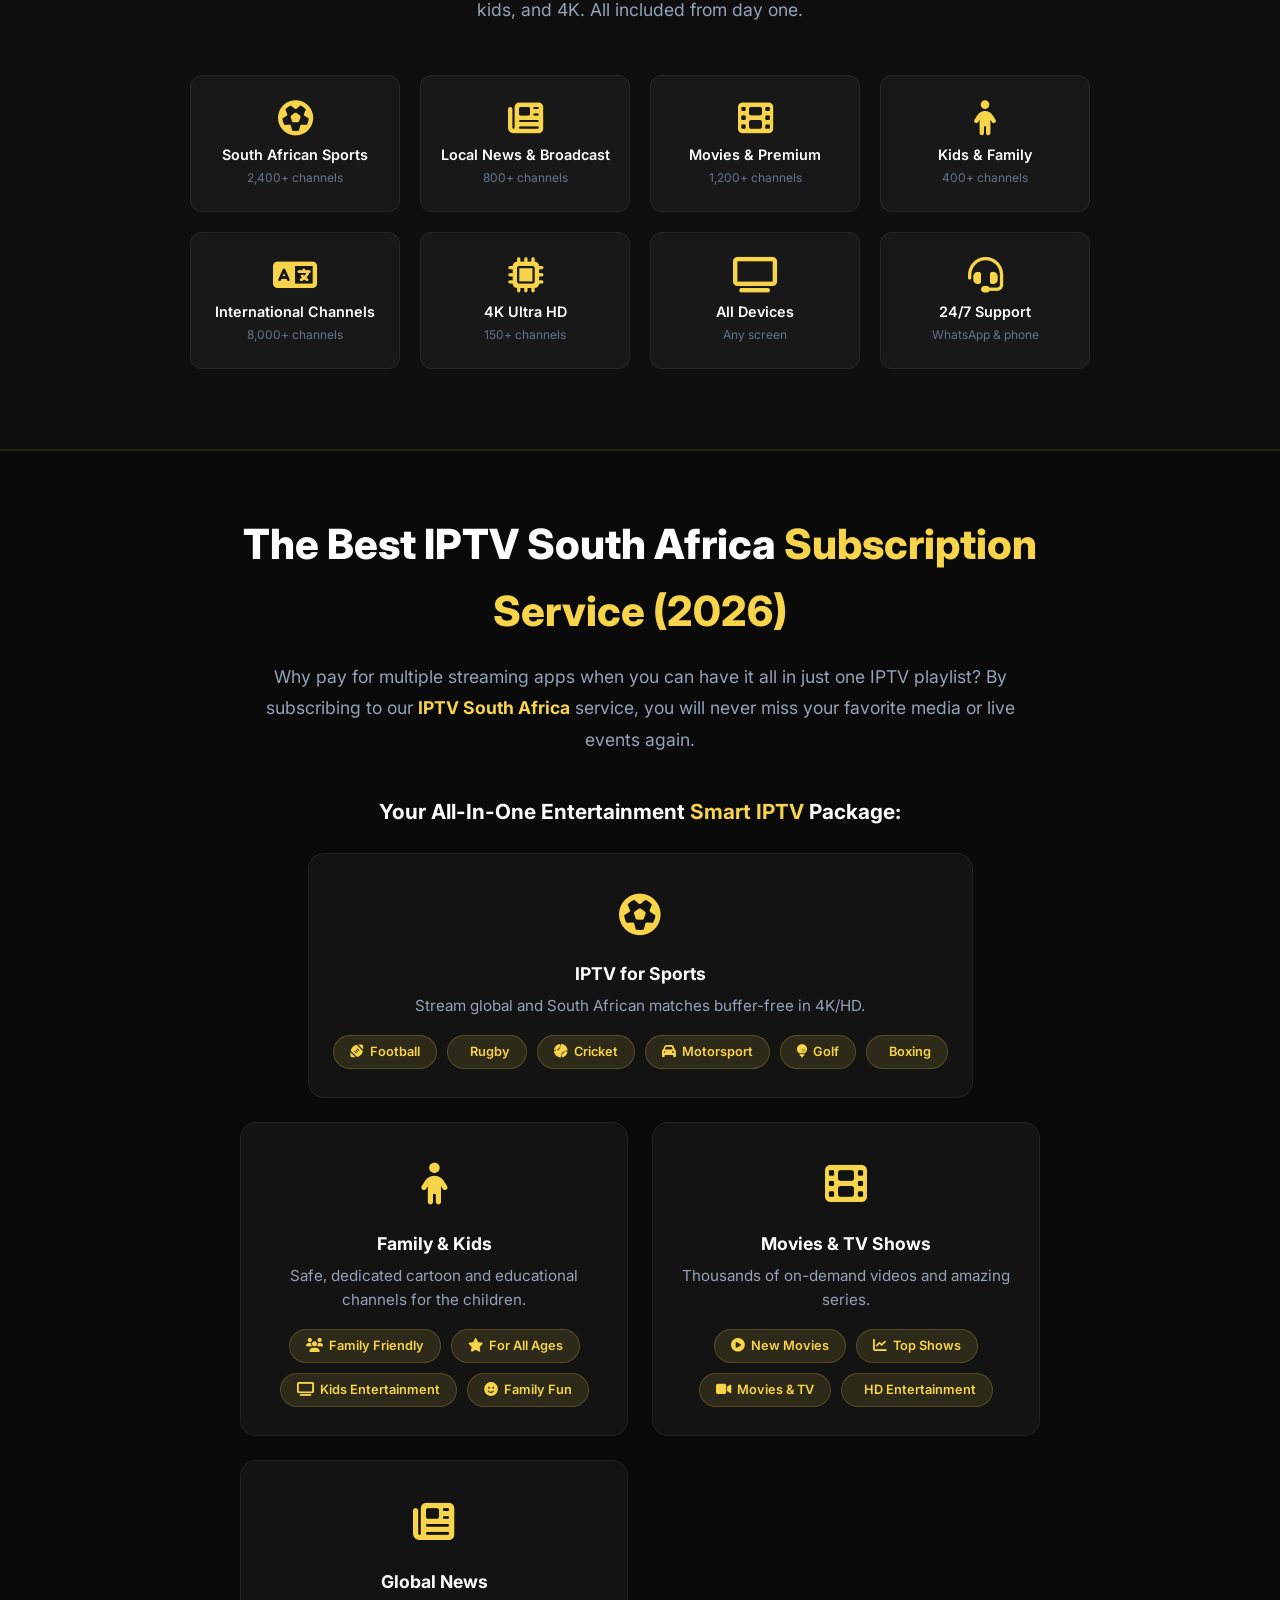
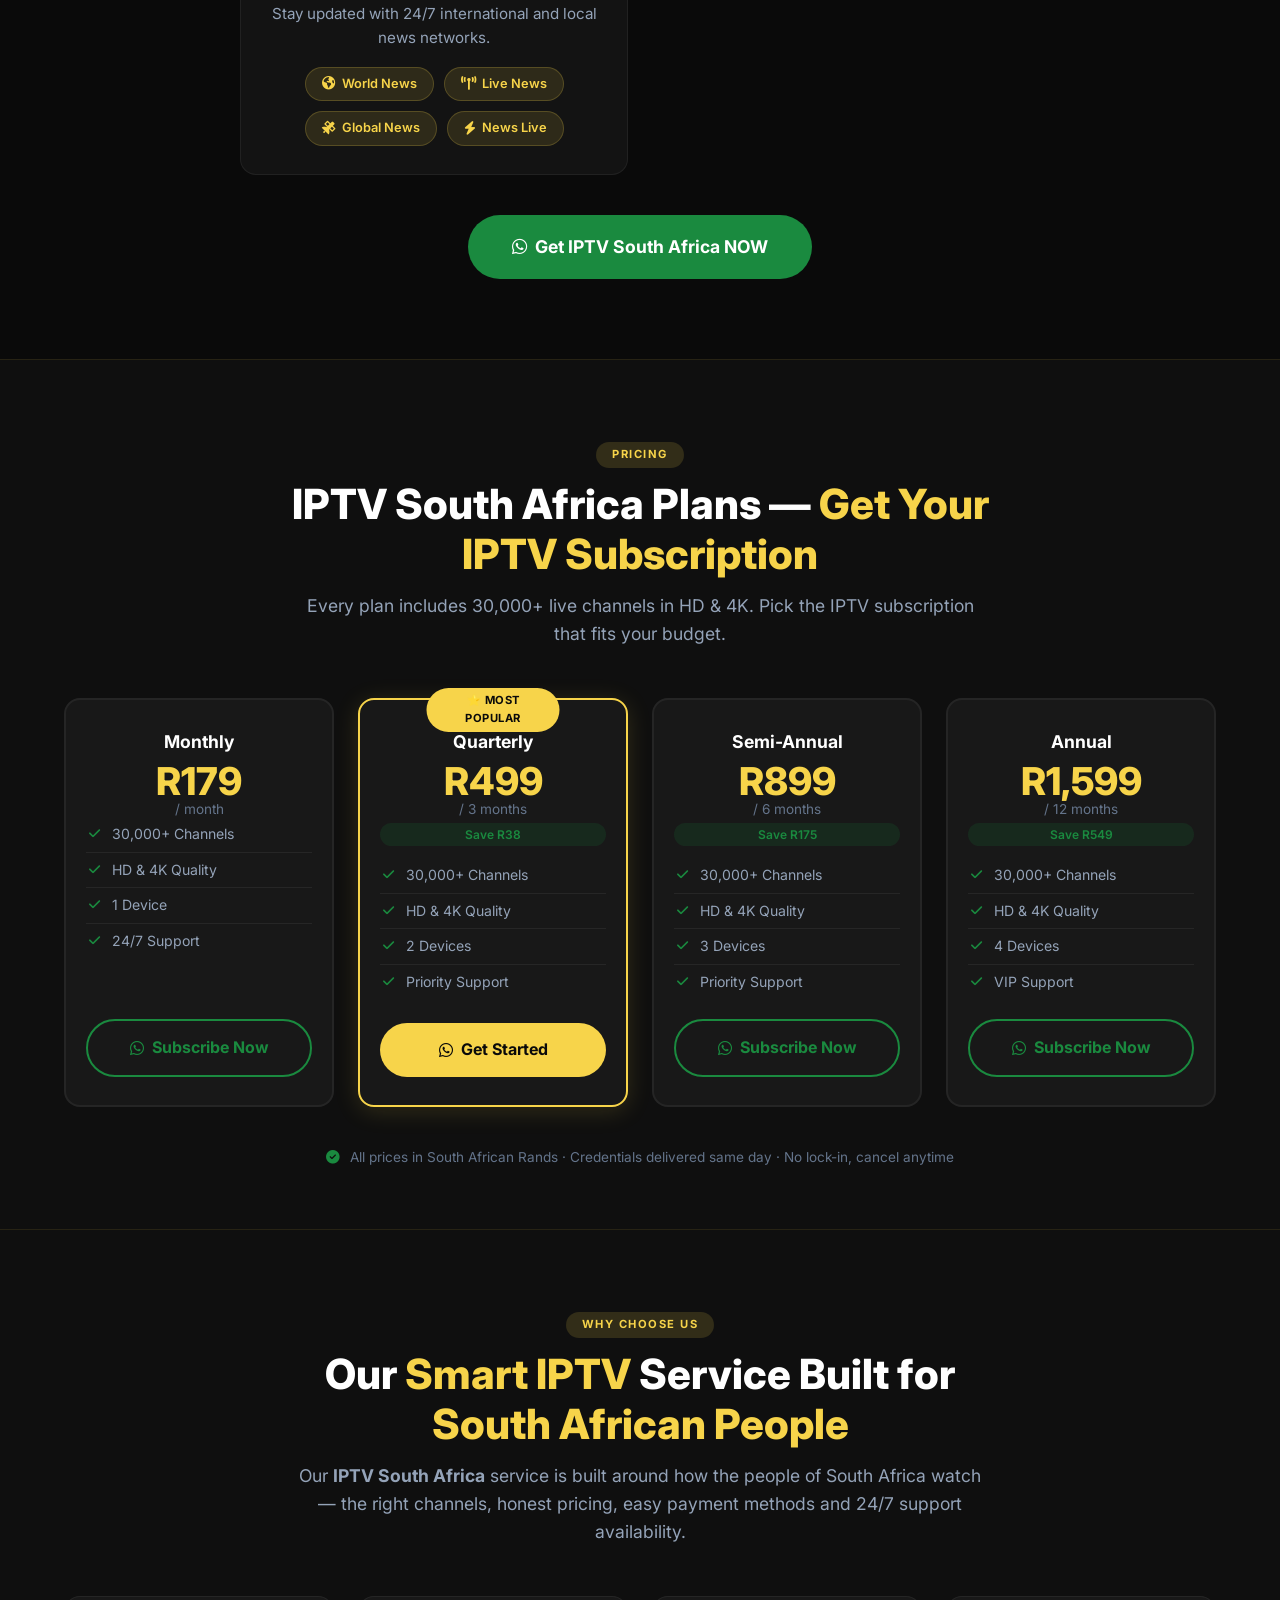
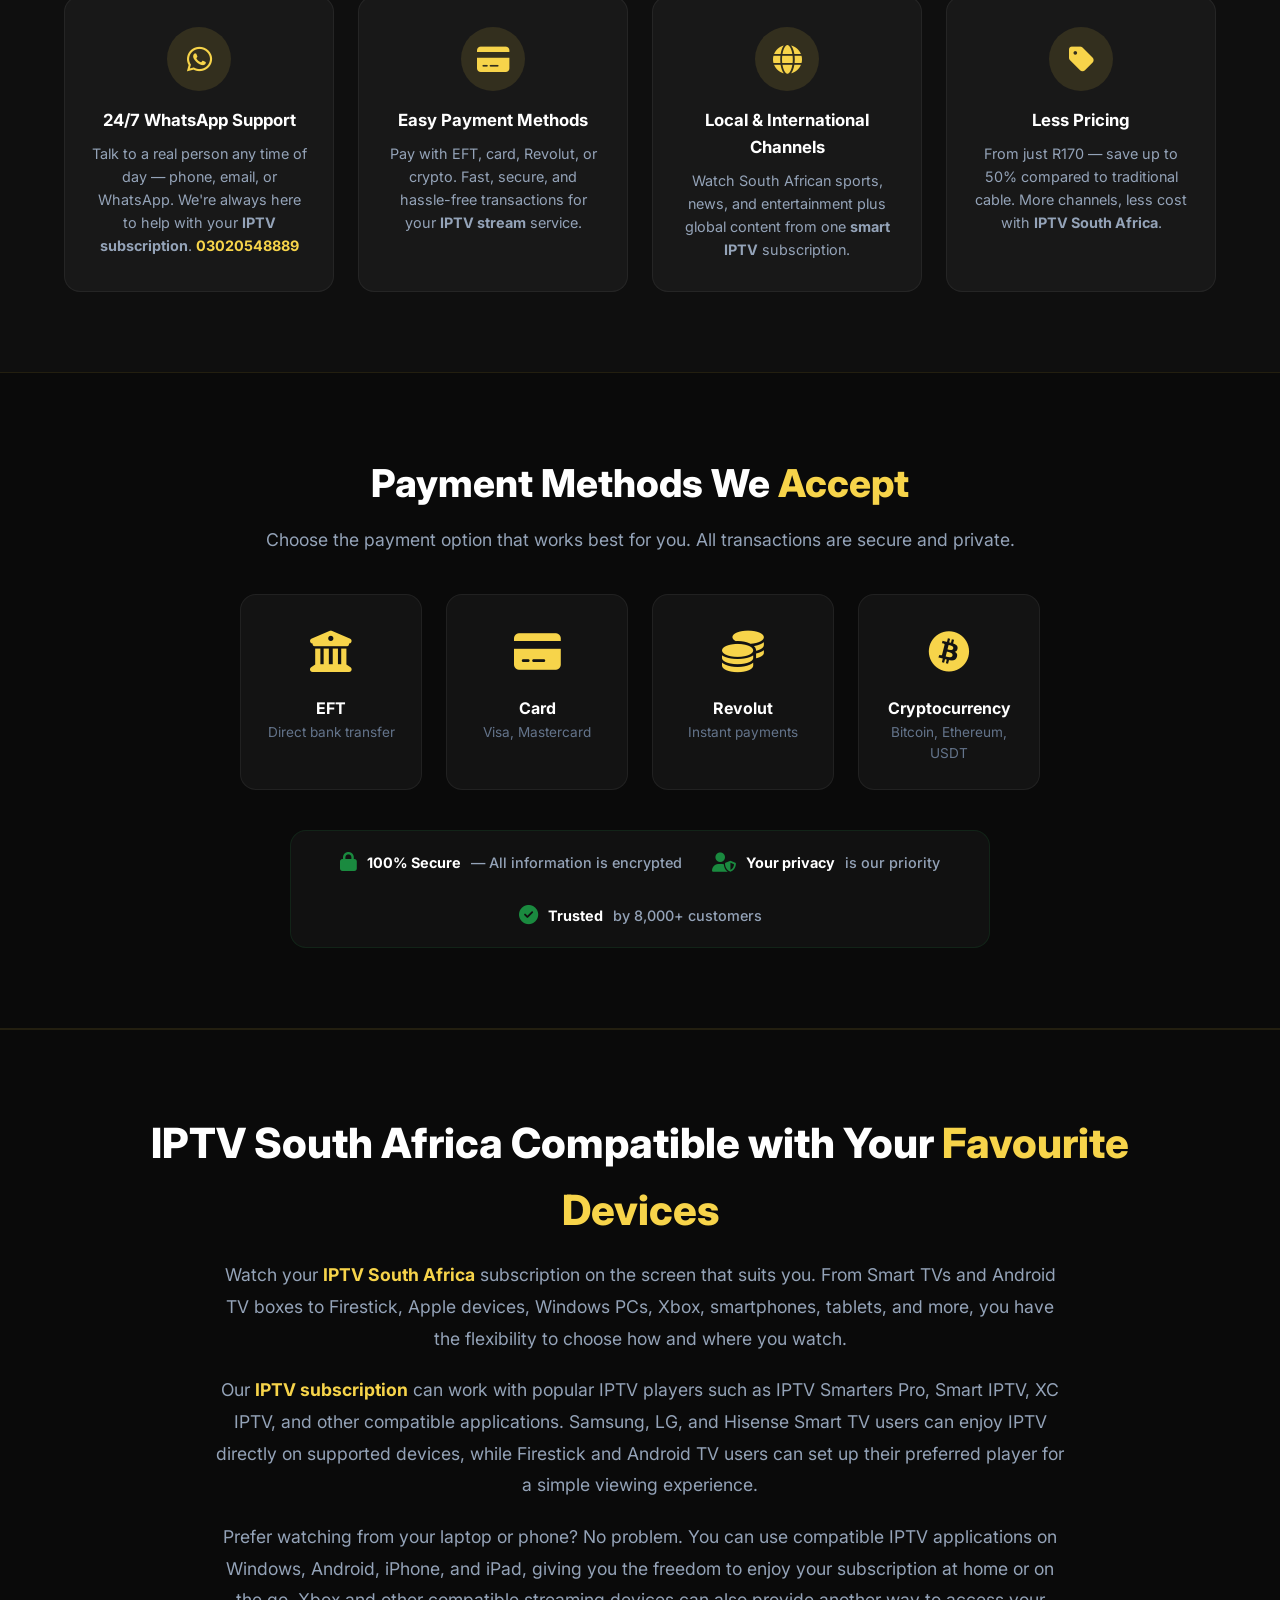
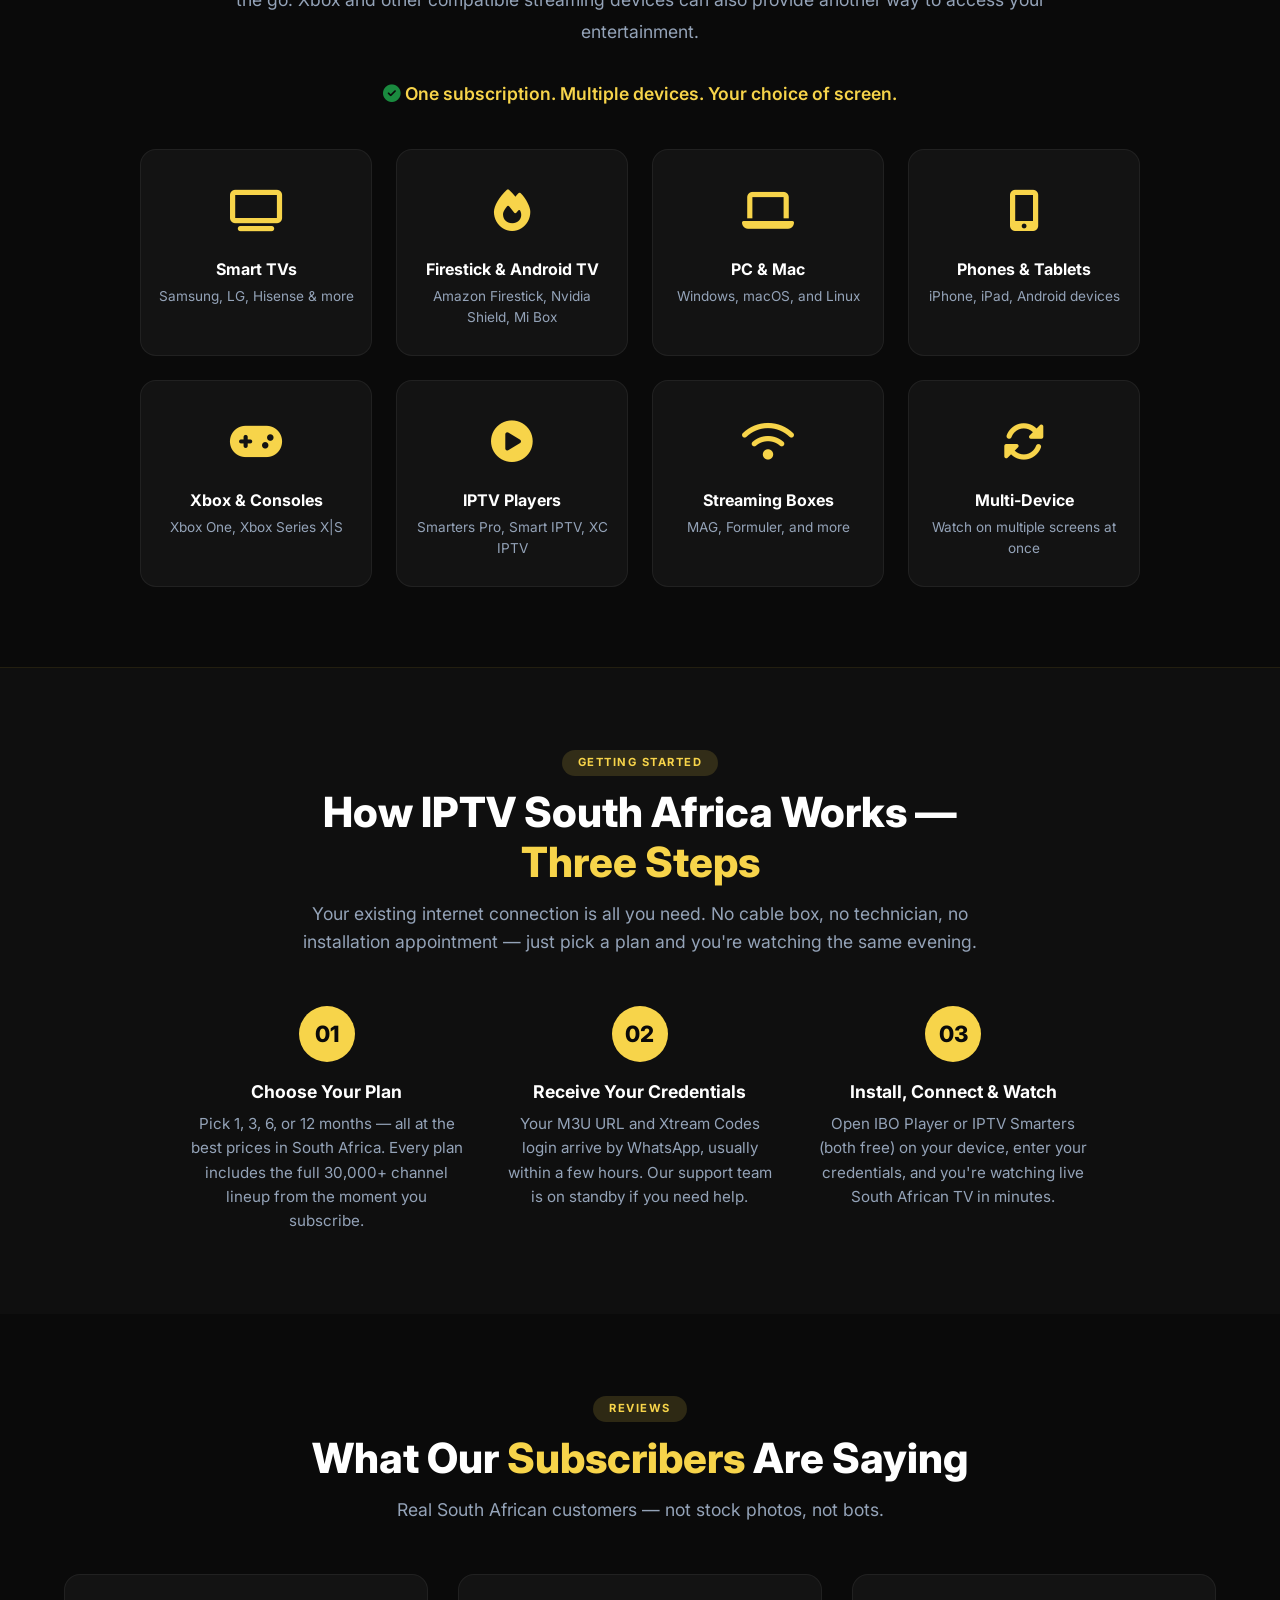
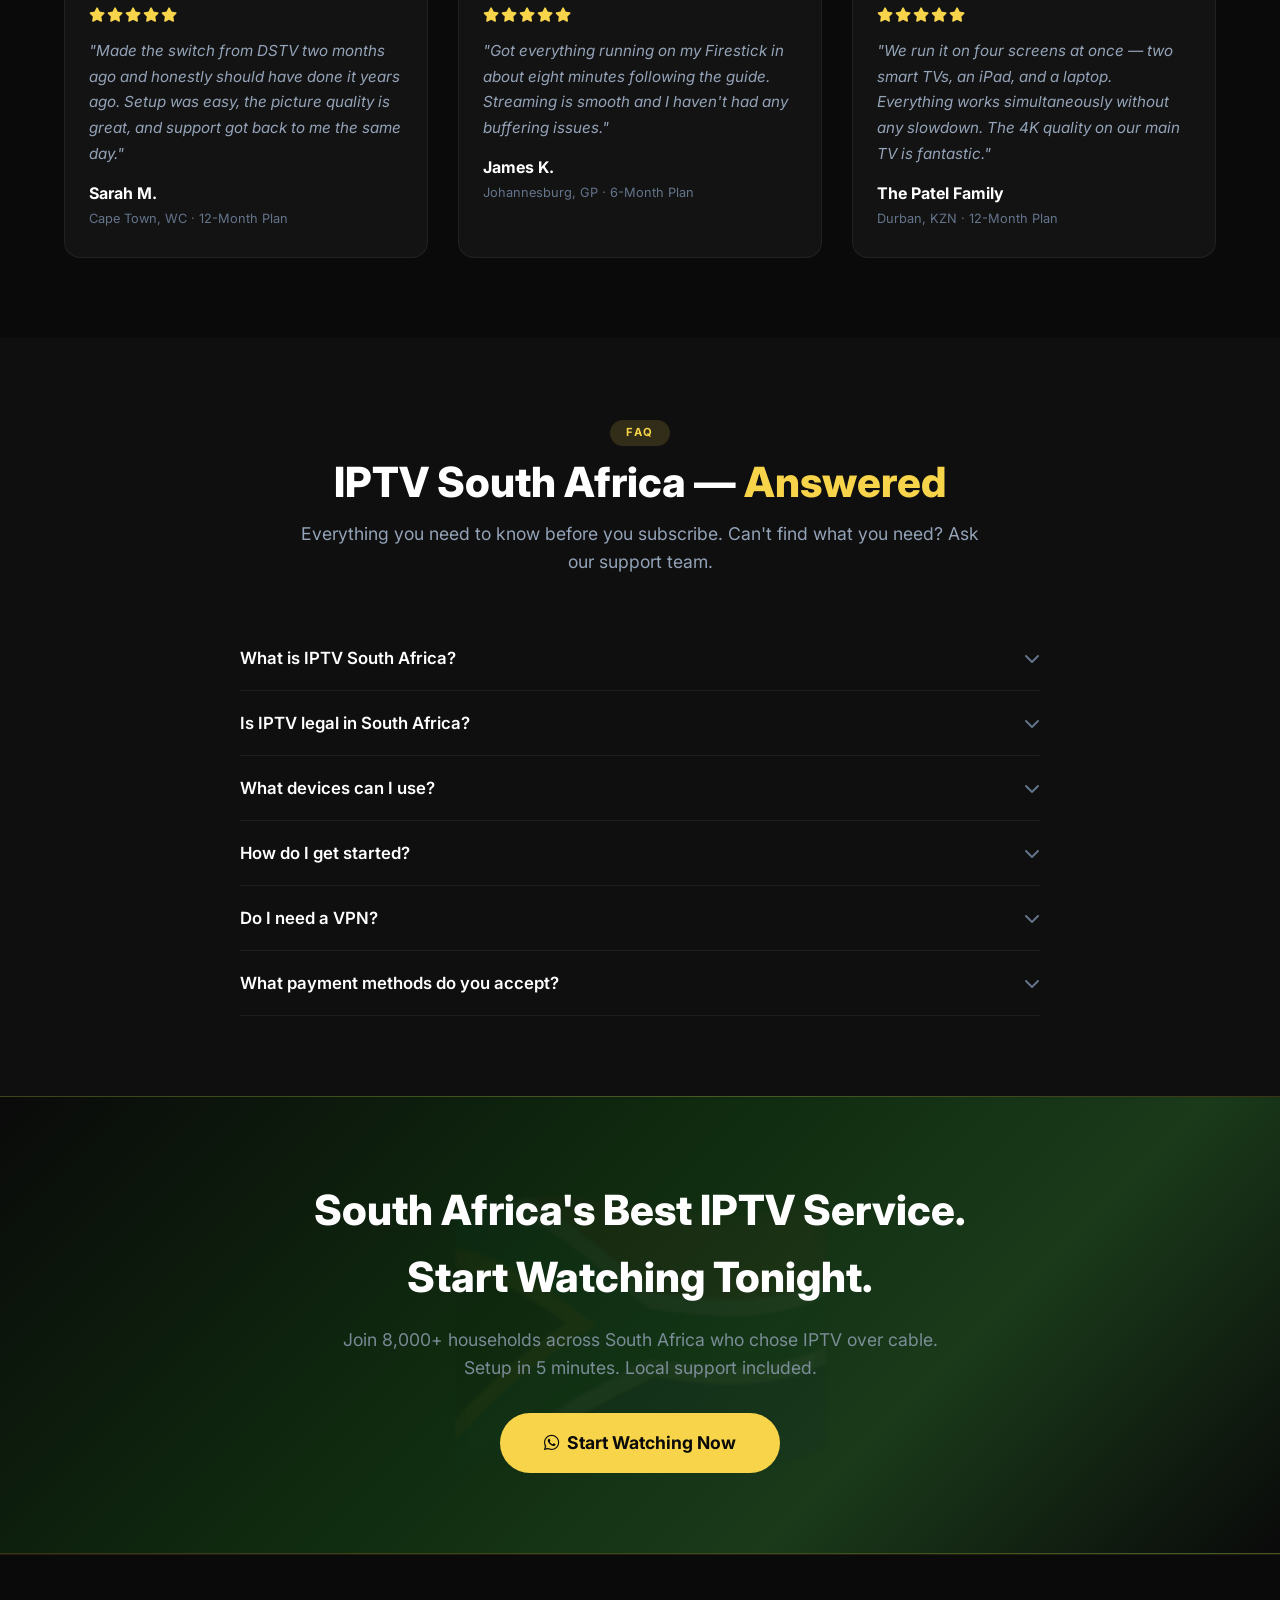
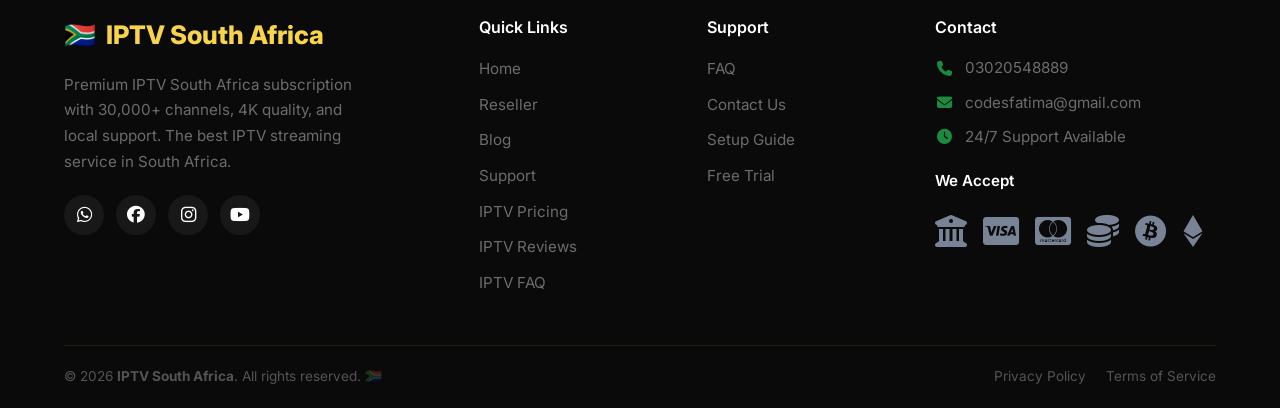
==== commit 65799e74: "Update index.html" ====
--- a/index.html
+++ b/index.html
@@ -3,7 +3,7 @@
 <head>
     <meta charset="UTF-8" />
     <meta name="viewport" content="width=device-width, initial-scale=1.0" />
-    <title>Best IPTV South Africa 2026 — Free Trial | 30,000+ Channels from R170</title>
+    <title>IPTV South Africa — Best IPTV Subscription from R170 | Free Trial</title>
     <meta name="description" content="Get the best IPTV South Africa subscription with 30,000+ live channels in 4K/HD. Free trial, 24/7 support, and plans from R170. Start watching today!" />
     <meta name="keywords" content="IPTV South Africa, IPTV subscription, best IPTV South Africa, IPTV South Africa official, IPTV stream, IPTV free trial" />
     <link rel="canonical" href="https://iptvsouthafricaofficial.co.za/" />
@@ -18,7 +18,7 @@
     ================================================================ -->
     <header class="header" id="header">
         <div class="container header__inner">
-            <a href="index.html" class="logo">
+            <a href="https://iptvsouthafricaofficial.co.za/" class="logo">
                 <span class="flag-icon">🇿🇦</span>
                 <span>IPTV South Africa</span>
             </a>
@@ -26,16 +26,16 @@
             <nav class="nav" id="mainNav">
                 <ul class="nav__list">
                     <li class="dropdown">
-                        <a href="index.html" class="nav__link active">Home</a>
+                        <a href="https://iptvsouthafricaofficial.co.za/" class="nav__link active">Home <span class="arrow">▼</span></a>
                         <ul class="dropdown-menu">
-                            <li><a href="index.html#pricing">Pricing</a></li>
-                            <li><a href="index.html#testimonials">IPTV Reviews</a></li>
-                            <li><a href="index.html#faq">FAQ</a></li>
+                            <li><a href="https://iptvsouthafricaofficial.co.za/#pricing">IPTV Pricing</a></li>
+                            <li><a href="https://iptvsouthafricaofficial.co.za/#testimonials">IPTV Reviews</a></li>
+                            <li><a href="https://iptvsouthafricaofficial.co.za/#faq">IPTV FAQ</a></li>
                         </ul>
                     </li>
-                    <li><a href="reseller.html" class="nav__link">Reseller</a></li>
-                    <li><a href="blog.html" class="nav__link">Blog</a></li>
-                    <li><a href="support.html" class="nav__link">Support</a></li>
+                    <li><a href="https://iptvsouthafricaofficial.co.za/reseller" class="nav__link">Reseller</a></li>
+                    <li><a href="https://iptvsouthafricaofficial.co.za/blog" class="nav__link">Blog</a></li>
+                    <li><a href="https://iptvsouthafricaofficial.co.za/support" class="nav__link">Support</a></li>
                 </ul>
             </nav>
 
@@ -75,7 +75,7 @@
                 </p>
 
                 <div class="hero__buttons">
-                    <a href="index.html#pricing" class="btn btn--green btn--large">
+                    <a href="https://iptvsouthafricaofficial.co.za/#pricing" class="btn btn--green btn--large">
                         <i class="fas fa-tv"></i> View Plans
                     </a>
                     <a href="https://wa.me/923020548889" target="_blank" class="btn btn--yellow btn--large">
@@ -448,7 +448,7 @@
         <div class="container">
             <div class="footer__inner">
                 <div class="footer__brand">
-                    <a href="index.html" class="logo"><span class="flag-icon">🇿🇦</span><span>IPTV South Africa</span></a>
+                    <a href="https://iptvsouthafricaofficial.co.za/" class="logo"><span class="flag-icon">🇿🇦</span><span>IPTV South Africa</span></a>
                     <p>Premium IPTV South Africa subscription with 30,000+ channels, 4K quality, and local support. The best IPTV streaming service in South Africa.</p>
                     <div class="footer__social">
                         <a href="https://wa.me/923020548889" target="_blank" aria-label="WhatsApp"><i class="fab fa-whatsapp"></i></a>
@@ -457,8 +457,8 @@
                         <a href="#" aria-label="YouTube"><i class="fab fa-youtube"></i></a>
                     </div>
                 </div>
-                <div class="footer__links"><h4>Quick Links</h4><ul><li><a href="index.html">Home</a></li><li><a href="reseller.html">Reseller</a></li><li><a href="blog.html">Blog</a></li><li><a href="support.html">Support</a></li><li><a href="index.html#pricing">Pricing</a></li><li><a href="index.html#testimonials">IPTV Reviews</a></li><li><a href="index.html#faq">FAQ</a></li></ul></div>
-                <div class="footer__links"><h4>Support</h4><ul><li><a href="support.html#support-faq">FAQ</a></li><li><a href="support.html#quick-contact">Contact Us</a></li><li><a href="support.html#support-grid">Setup Guide</a></li><li><a href="support.html#trial">Free Trial</a></li></ul></div>
+                <div class="footer__links"><h4>Quick Links</h4><ul><li><a href="https://iptvsouthafricaofficial.co.za/">Home</a></li><li><a href="https://iptvsouthafricaofficial.co.za/reseller">Reseller</a></li><li><a href="https://iptvsouthafricaofficial.co.za/blog">Blog</a></li><li><a href="https://iptvsouthafricaofficial.co.za/support">Support</a></li><li><a href="https://iptvsouthafricaofficial.co.za/#pricing">IPTV Pricing</a></li><li><a href="https://iptvsouthafricaofficial.co.za/#testimonials">IPTV Reviews</a></li><li><a href="https://iptvsouthafricaofficial.co.za/#faq">IPTV FAQ</a></li></ul></div>
+                <div class="footer__links"><h4>Support</h4><ul><li><a href="https://iptvsouthafricaofficial.co.za/support#support-faq">FAQ</a></li><li><a href="https://iptvsouthafricaofficial.co.za/support#quick-contact">Contact Us</a></li><li><a href="https://iptvsouthafricaofficial.co.za/support#support-grid">Setup Guide</a></li><li><a href="https://iptvsouthafricaofficial.co.za/support#trial">Free Trial</a></li></ul></div>
                 <div class="footer__contact">
                     <h4>Contact</h4>
                     <ul>
--- a/style.css
+++ b/style.css
@@ -1,4 +1,4 @@
-  /* ================================================================
+ /* ================================================================
    RESET & BASE - Black / Green / Yellow Theme
    ================================================================ */
 * {
@@ -154,7 +154,7 @@
 }
 
 /* ================================================================
-   HEADER - UPDATED
+   HEADER & DROPDOWN
    ================================================================ */
 .header {
     position: fixed;
@@ -259,6 +259,88 @@
 }
 .hamburger.active span:nth-child(3) {
     transform: rotate(-45deg) translate(5px, -5px);
+}
+
+/* ================================================================
+   DROPDOWN MENU - Desktop & Mobile
+   ================================================================ */
+.nav__list .dropdown {
+    position: relative;
+}
+
+.nav__list .dropdown-menu {
+    display: none;
+    position: absolute;
+    top: 100%;
+    left: 0;
+    background: #141414;
+    border: 1px solid rgba(247, 212, 74, 0.15);
+    border-radius: 8px;
+    padding: 8px 0;
+    min-width: 180px;
+    z-index: 100;
+    box-shadow: 0 20px 40px rgba(0,0,0,0.8);
+}
+
+.nav__list .dropdown-menu li {
+    list-style: none;
+    padding: 0;
+}
+
+.nav__list .dropdown-menu li a {
+    display: block;
+    padding: 8px 20px;
+    color: #94a3b8;
+    font-size: 0.9rem;
+    transition: all 0.3s ease;
+}
+
+.nav__list .dropdown-menu li a:hover {
+    color: #f7d44a;
+    background: rgba(247, 212, 74, 0.05);
+}
+
+.nav__list .dropdown > a::after {
+    content: ' ▾';
+    font-size: 0.7rem;
+    color: #64748b;
+}
+
+/* Desktop: Show dropdown on hover */
+@media (min-width: 769px) {
+    .nav__list .dropdown:hover .dropdown-menu {
+        display: block !important;
+    }
+}
+
+/* Mobile: Show dropdown on click */
+@media (max-width: 768px) {
+    .nav__list .dropdown-menu {
+        display: none;
+        position: static;
+        background: transparent;
+        border: none;
+        box-shadow: none;
+        padding-left: 20px;
+        width: 100%;
+    }
+    
+    .nav__list .dropdown.open .dropdown-menu {
+        display: block !important;
+    }
+    
+    .nav__list .dropdown.open > a::after {
+        content: ' ▴';
+    }
+    
+    .dropdown-menu li {
+        padding: 4px 0;
+    }
+    
+    .dropdown-menu li a {
+        font-size: 0.9rem !important;
+        padding: 6px 20px !important;
+    }
 }
 
 /* ================================================================
@@ -1520,7 +1602,7 @@
     .hamburger { display: flex; }
     .nav { display: none; position: absolute; top: 100%; left: 0; width: 100%; background: #0a0a0a; padding: 24px 20px; box-shadow: 0 20px 40px rgba(0,0,0,0.8); border-bottom: 1px solid rgba(247,212,74,0.1); }
     .nav.open { display: block; }
-    .nav__list { flex-direction: column; gap: 16px; align-items: flex-start; }
+    .nav__list { flex-direction: column; gap: 16px; align-items: flex-start; width: 100%; }
     .header__actions { display: none; }
     .hero__stats { grid-template-columns: repeat(2, 1fr); }
     .hero__title { font-size: 2.5rem; }
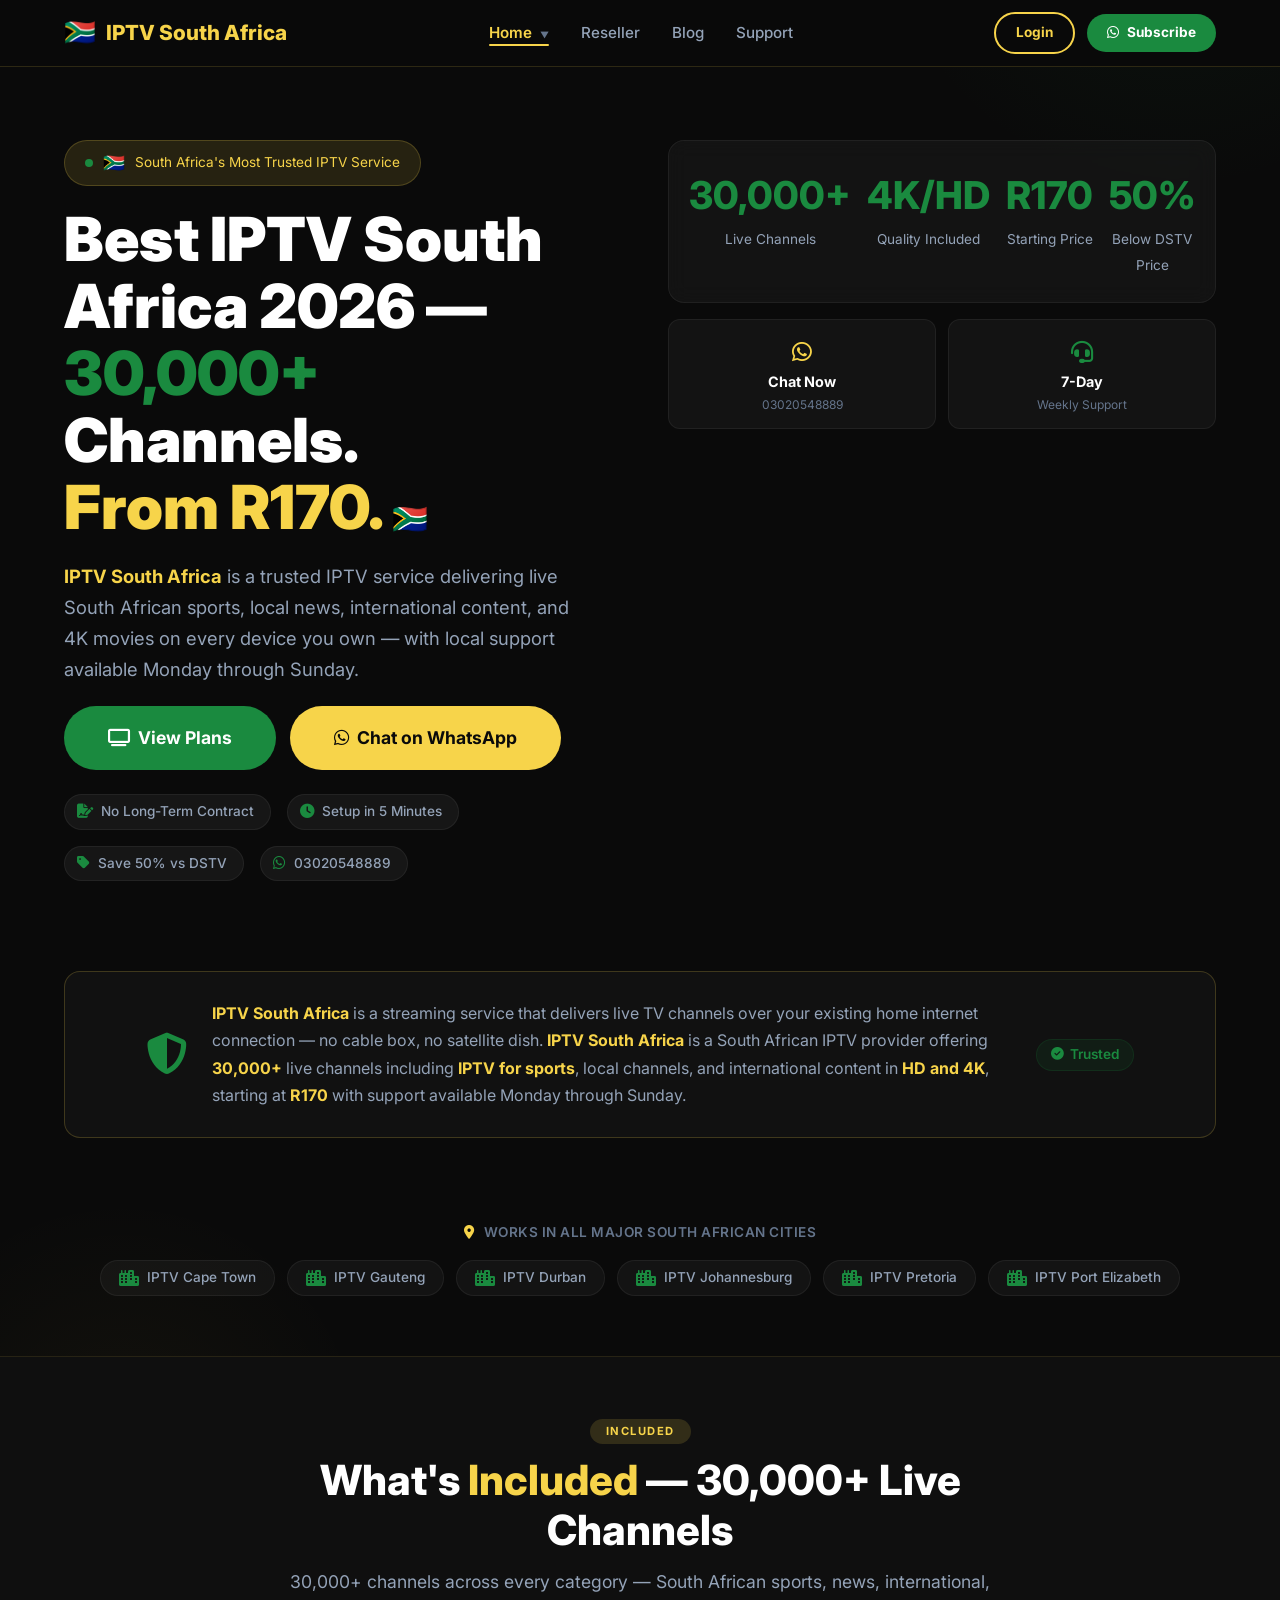
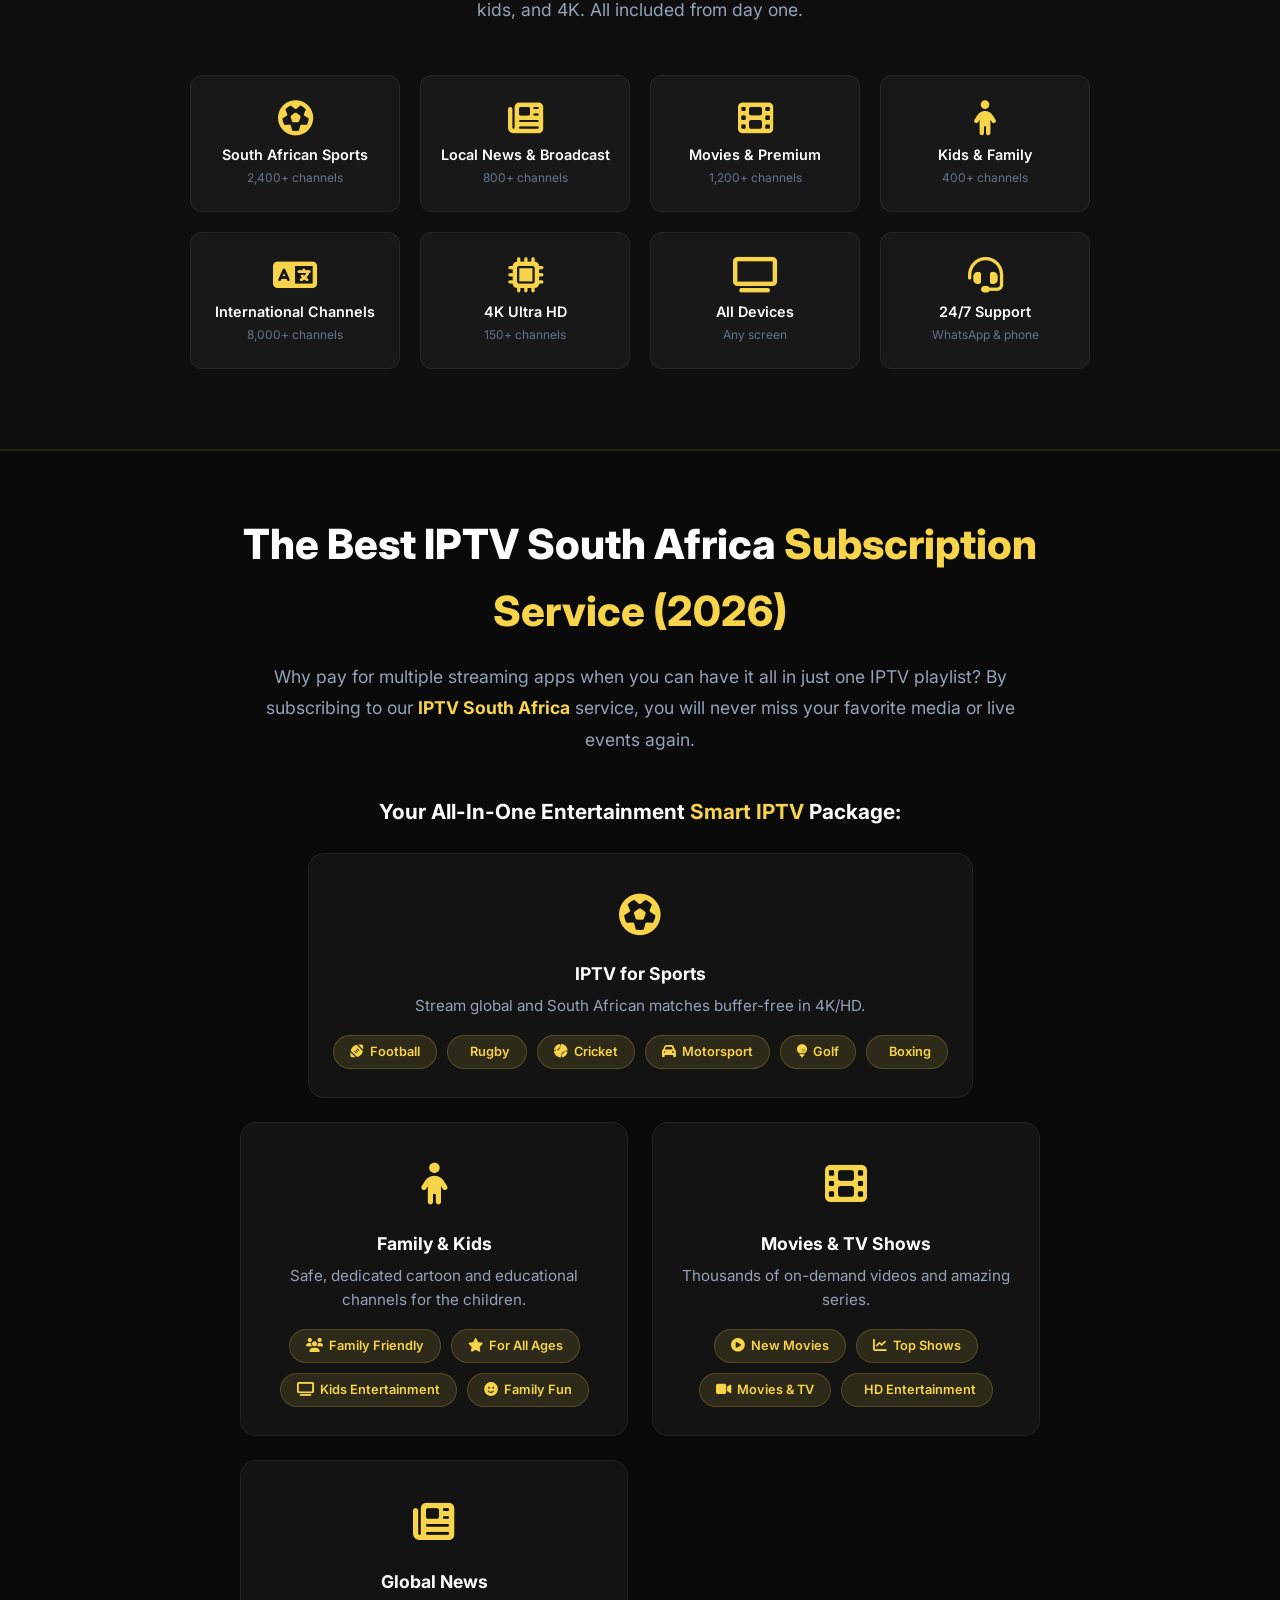
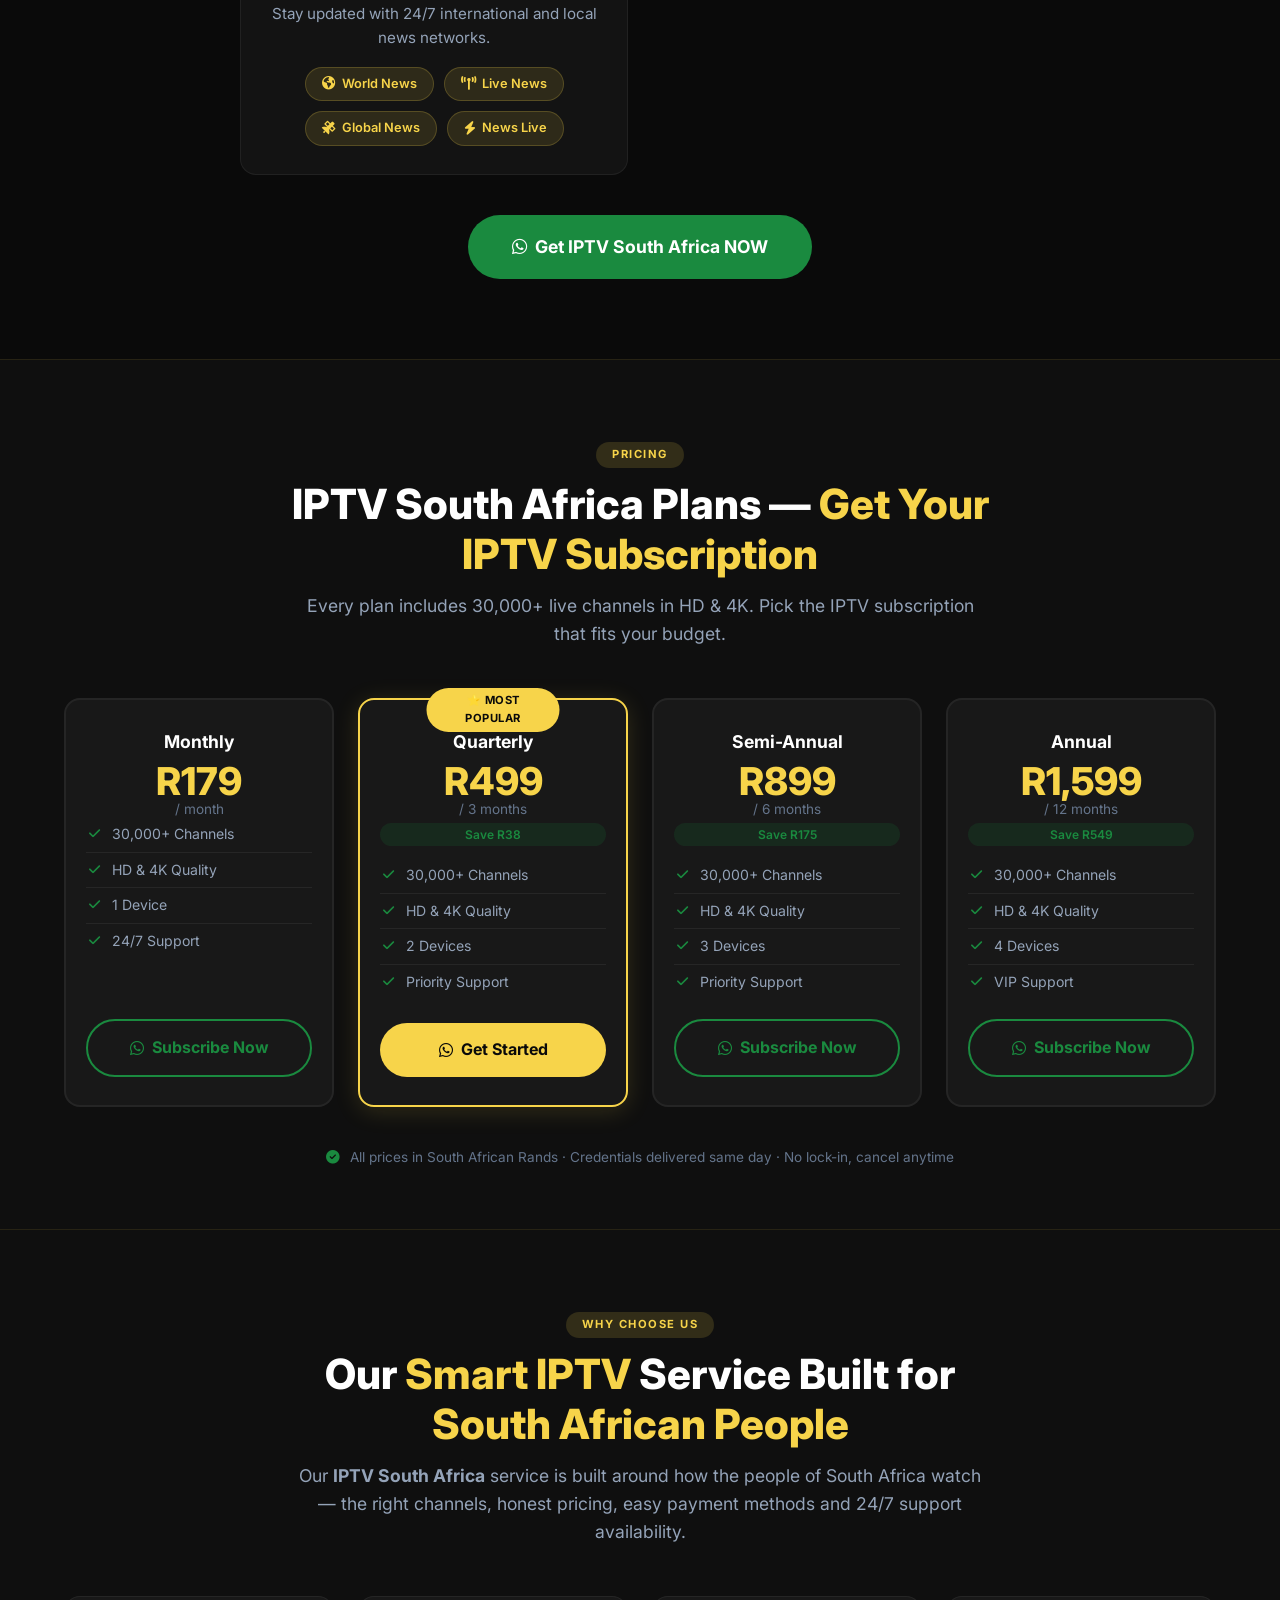
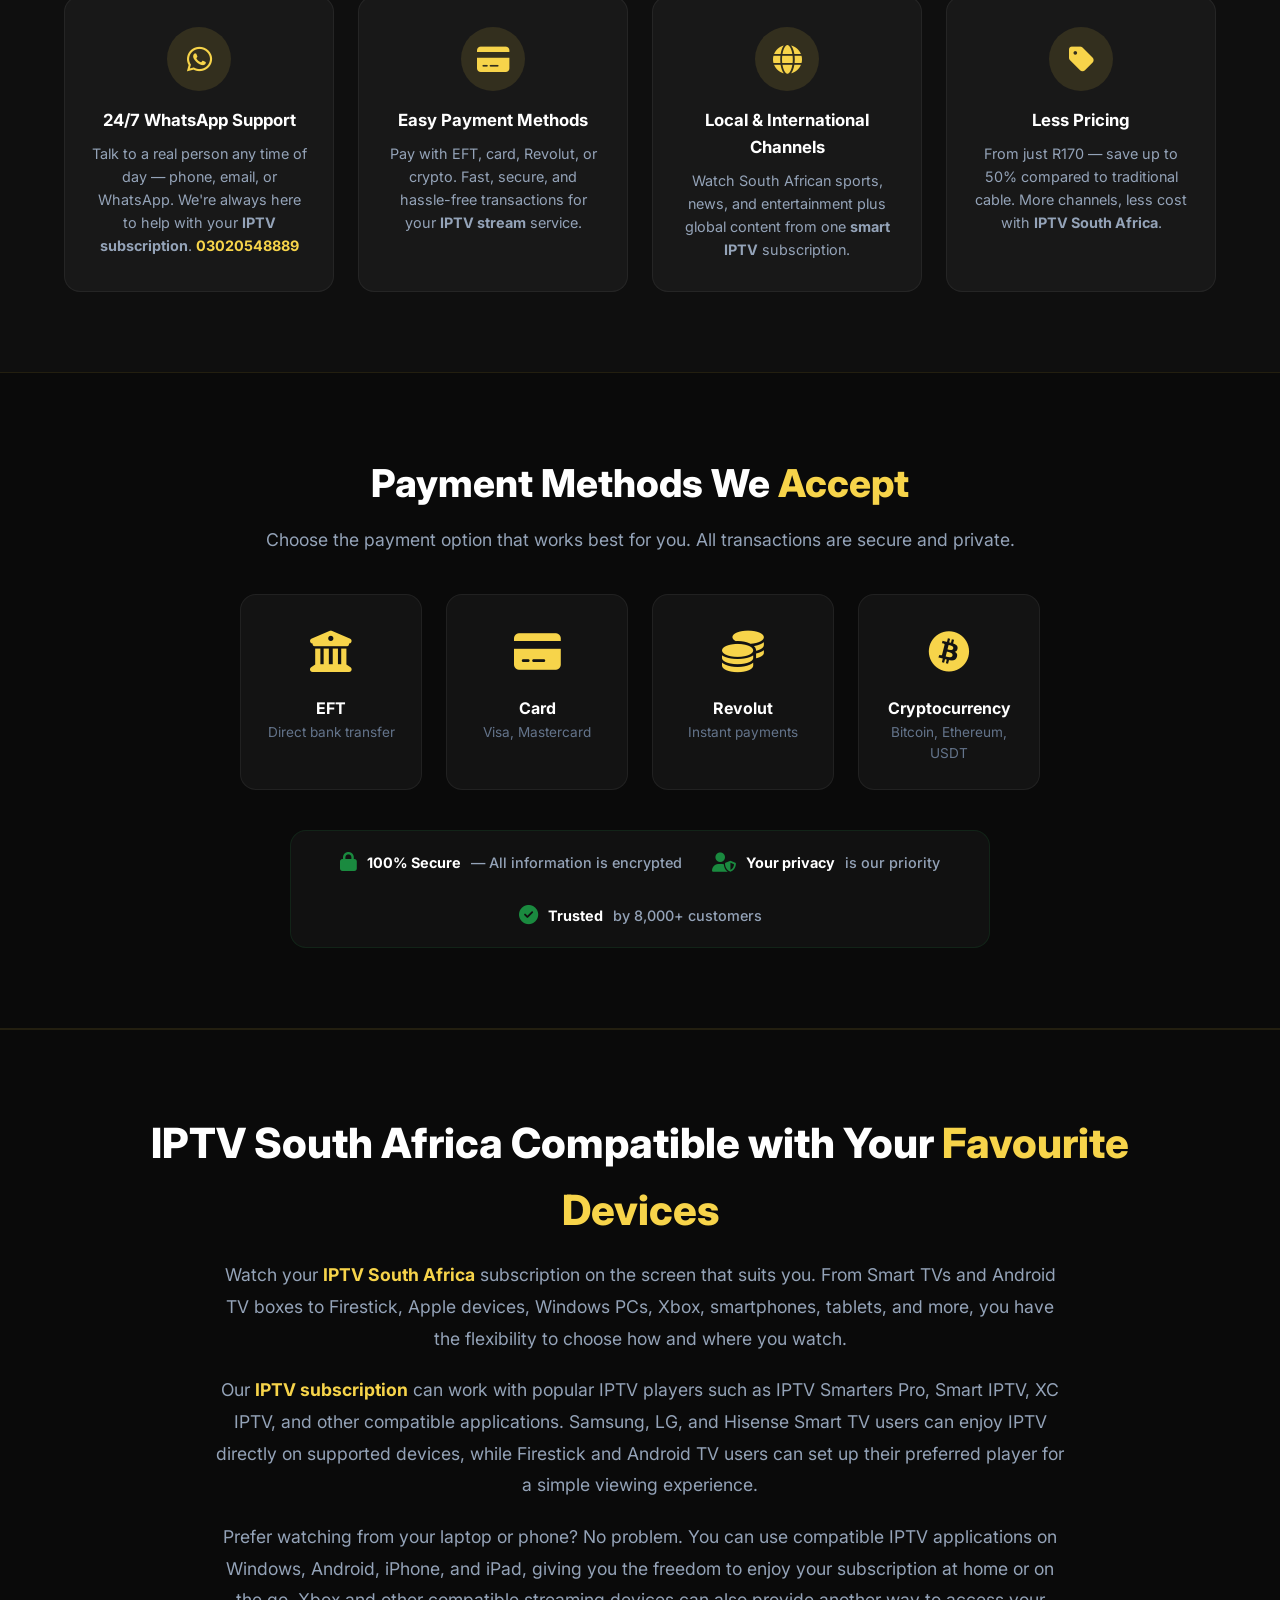
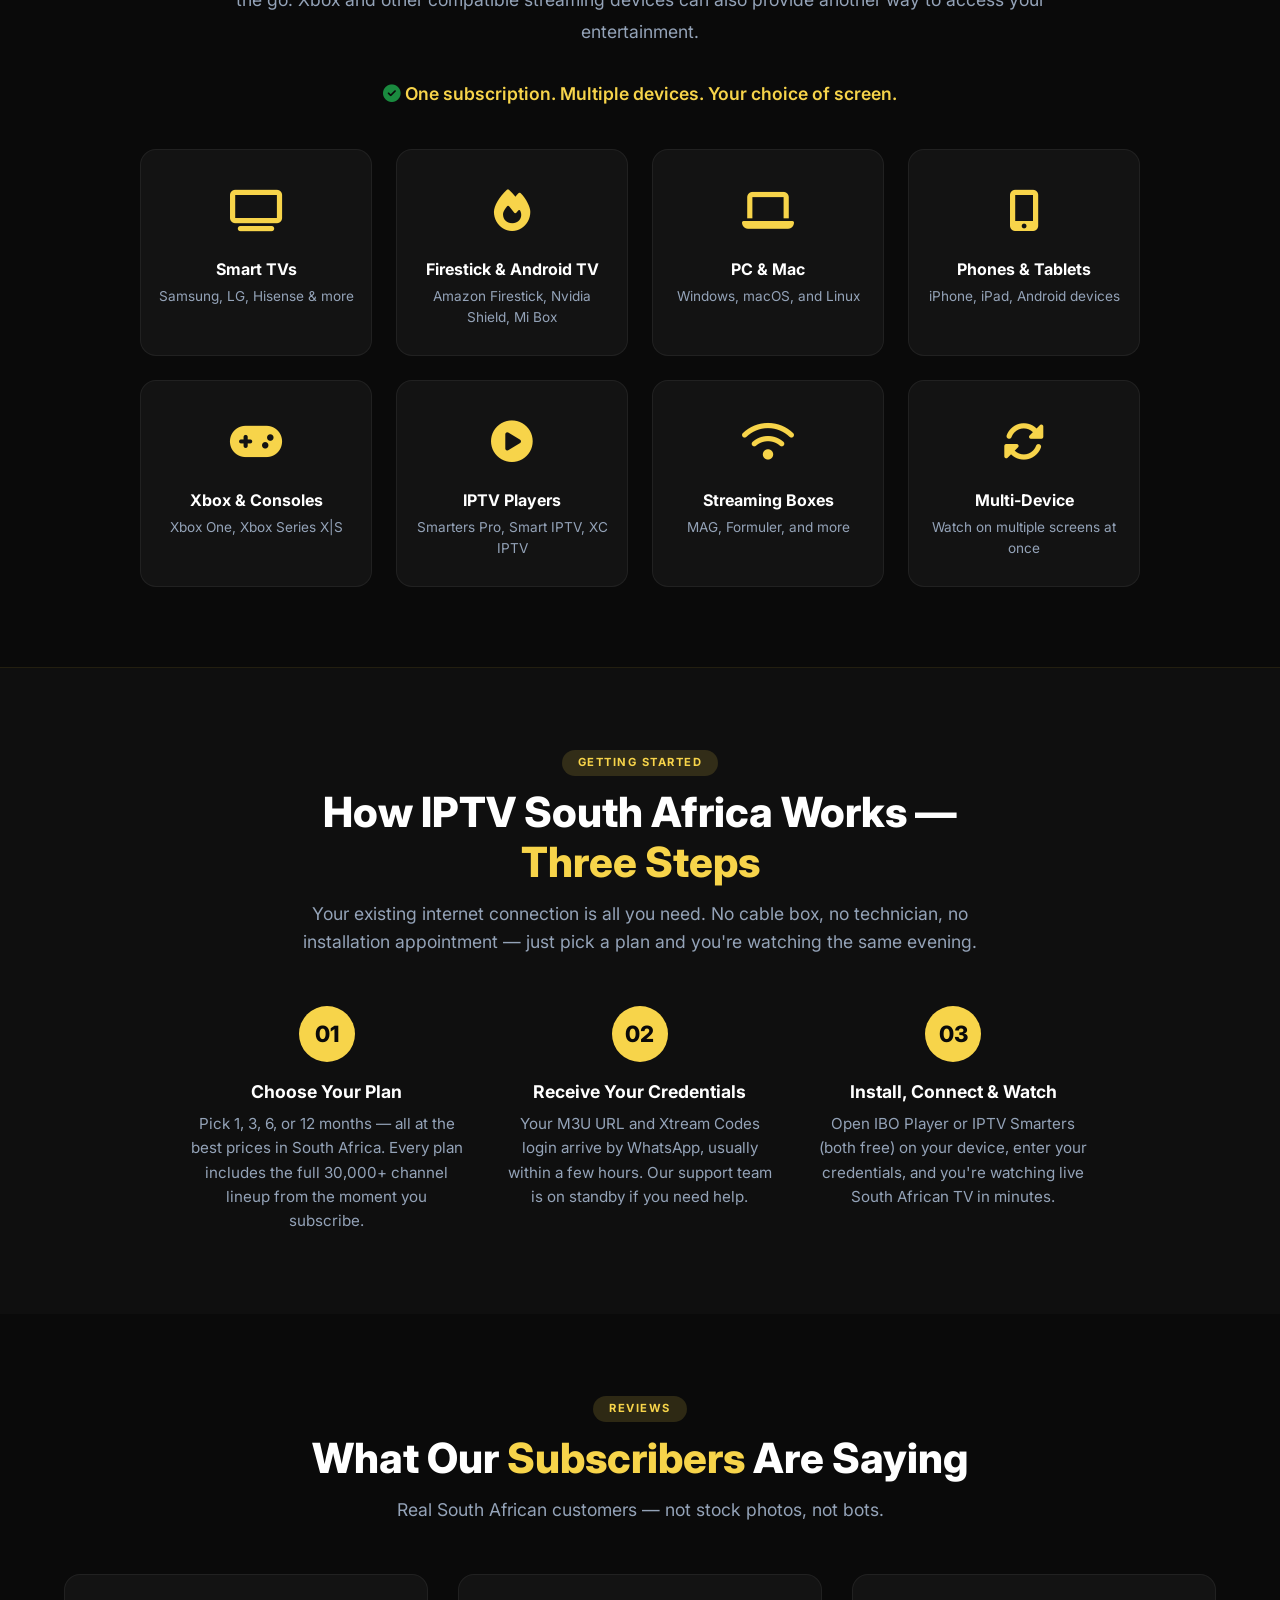
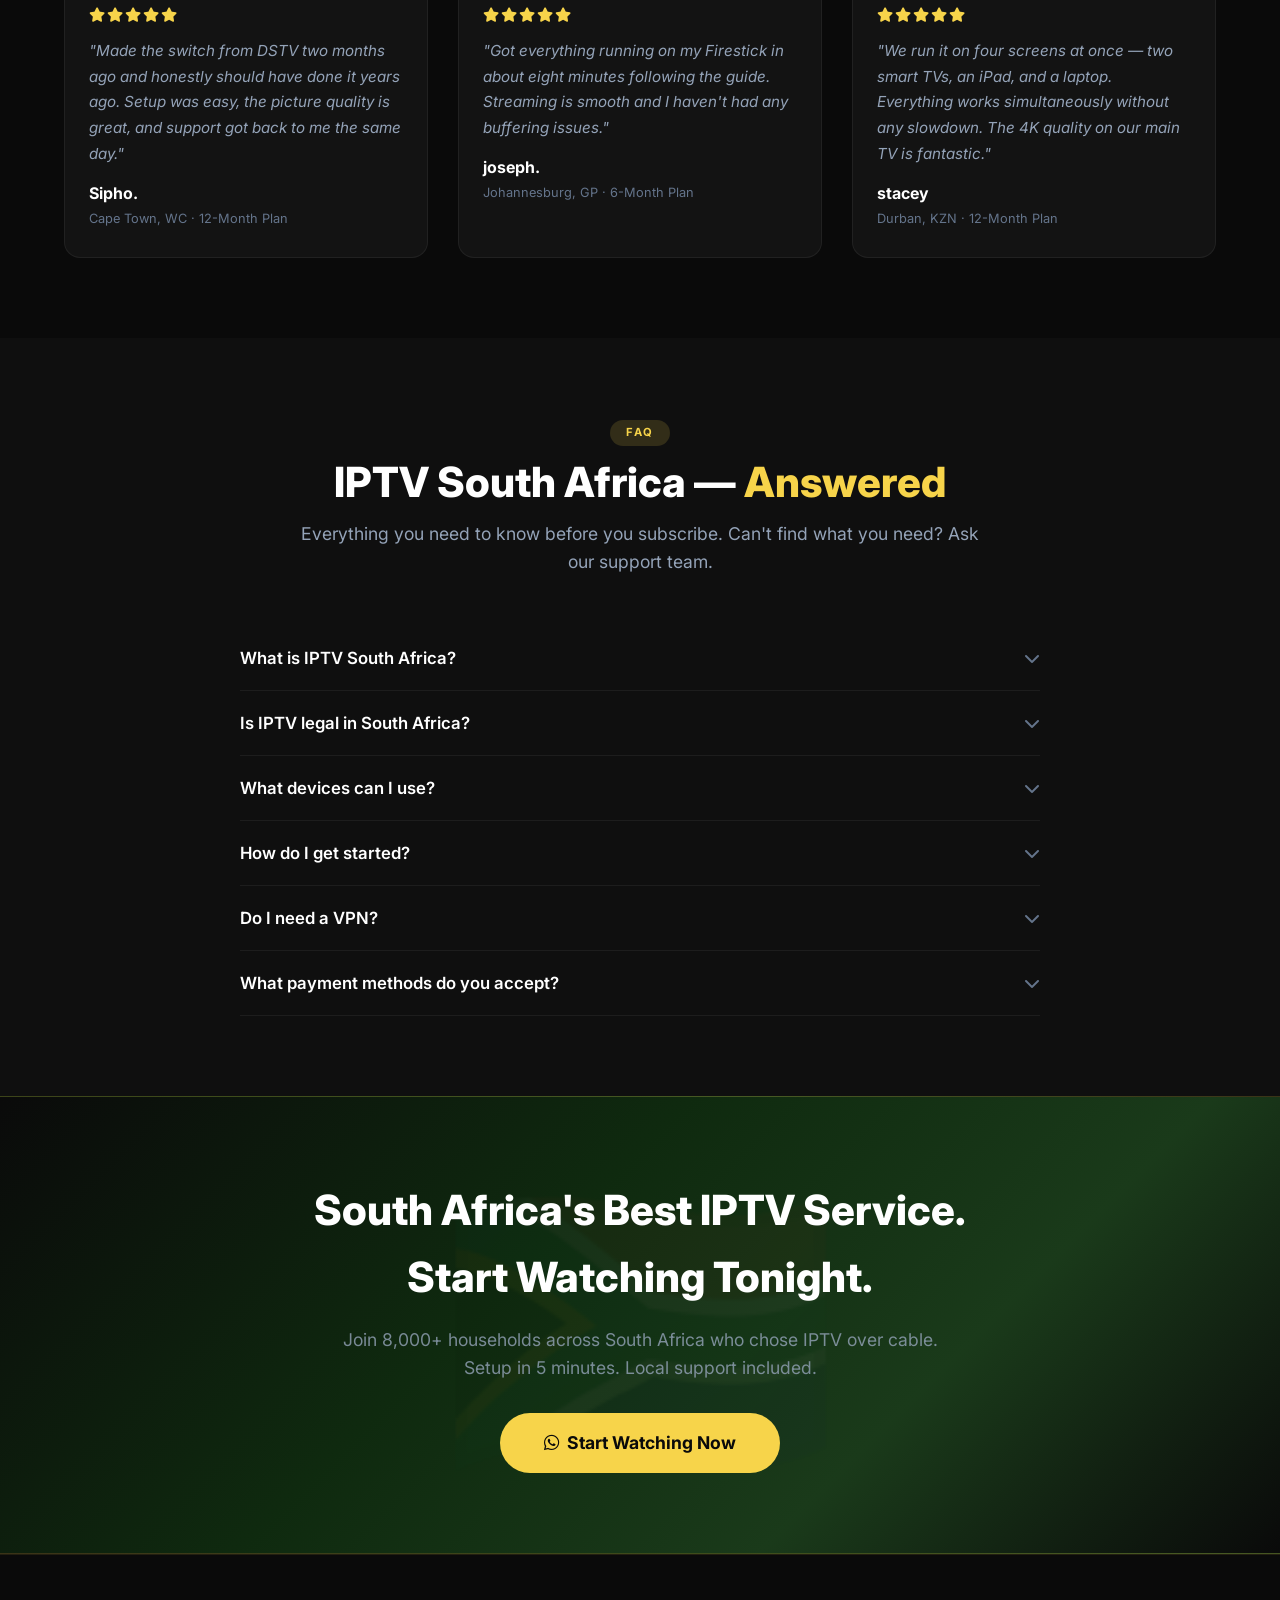
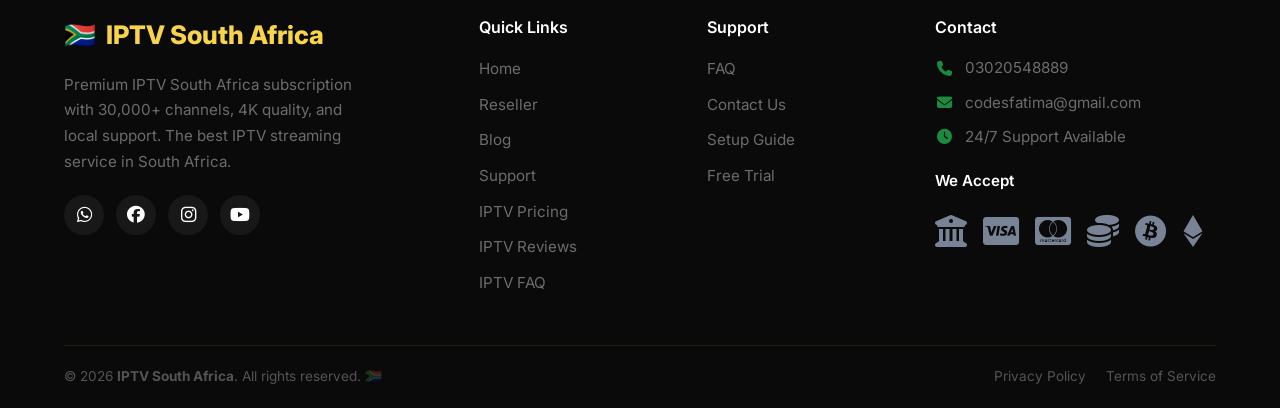
==== commit f6ddab68: "Update index.html" ====
--- a/index.html
+++ b/index.html
@@ -402,9 +402,9 @@
                 <p class="section-subtitle">Real South African customers — not stock photos, not bots.</p>
             </div>
             <div class="testimonials__grid">
-                <div class="testimonial__card"><div class="testimonial__stars"><i class="fas fa-star"></i><i class="fas fa-star"></i><i class="fas fa-star"></i><i class="fas fa-star"></i><i class="fas fa-star"></i></div><p class="testimonial__text">"Made the switch from DSTV two months ago and honestly should have done it years ago. Setup was easy, the picture quality is great, and support got back to me the same day."</p><div class="testimonial__author"><strong>Sarah M.</strong><span>Cape Town, WC · 12-Month Plan</span></div></div>
-                <div class="testimonial__card"><div class="testimonial__stars"><i class="fas fa-star"></i><i class="fas fa-star"></i><i class="fas fa-star"></i><i class="fas fa-star"></i><i class="fas fa-star"></i></div><p class="testimonial__text">"Got everything running on my Firestick in about eight minutes following the guide. Streaming is smooth and I haven't had any buffering issues."</p><div class="testimonial__author"><strong>James K.</strong><span>Johannesburg, GP · 6-Month Plan</span></div></div>
-                <div class="testimonial__card"><div class="testimonial__stars"><i class="fas fa-star"></i><i class="fas fa-star"></i><i class="fas fa-star"></i><i class="fas fa-star"></i><i class="fas fa-star"></i></div><p class="testimonial__text">"We run it on four screens at once — two smart TVs, an iPad, and a laptop. Everything works simultaneously without any slowdown. The 4K quality on our main TV is fantastic."</p><div class="testimonial__author"><strong>The Patel Family</strong><span>Durban, KZN · 12-Month Plan</span></div></div>
+                <div class="testimonial__card"><div class="testimonial__stars"><i class="fas fa-star"></i><i class="fas fa-star"></i><i class="fas fa-star"></i><i class="fas fa-star"></i><i class="fas fa-star"></i></div><p class="testimonial__text">"Made the switch from DSTV two months ago and honestly should have done it years ago. Setup was easy, the picture quality is great, and support got back to me the same day."</p><div class="testimonial__author"><strong>Sipho.</strong><span>Cape Town, WC · 12-Month Plan</span></div></div>
+                <div class="testimonial__card"><div class="testimonial__stars"><i class="fas fa-star"></i><i class="fas fa-star"></i><i class="fas fa-star"></i><i class="fas fa-star"></i><i class="fas fa-star"></i></div><p class="testimonial__text">"Got everything running on my Firestick in about eight minutes following the guide. Streaming is smooth and I haven't had any buffering issues."</p><div class="testimonial__author"><strong>joseph.</strong><span>Johannesburg, GP · 6-Month Plan</span></div></div>
+                <div class="testimonial__card"><div class="testimonial__stars"><i class="fas fa-star"></i><i class="fas fa-star"></i><i class="fas fa-star"></i><i class="fas fa-star"></i><i class="fas fa-star"></i></div><p class="testimonial__text">"We run it on four screens at once — two smart TVs, an iPad, and a laptop. Everything works simultaneously without any slowdown. The 4K quality on our main TV is fantastic."</p><div class="testimonial__author"><strong>stacey</strong><span>Durban, KZN · 12-Month Plan</span></div></div>
             </div>
         </div>
     </section>
--- a/style.css
+++ b/style.css
@@ -1,4 +1,4 @@
- /* ================================================================
+/* ================================================================
    RESET & BASE - Black / Green / Yellow Theme
    ================================================================ */
 * {
@@ -154,7 +154,7 @@
 }
 
 /* ================================================================
-   HEADER & DROPDOWN
+   HEADER
    ================================================================ */
 .header {
     position: fixed;
@@ -262,7 +262,7 @@
 }
 
 /* ================================================================
-   DROPDOWN MENU - Desktop & Mobile
+   DROPDOWN MENU - NO SLIDER ANIMATION
    ================================================================ */
 .nav__list .dropdown {
     position: relative;
@@ -279,7 +279,10 @@
     padding: 8px 0;
     min-width: 180px;
     z-index: 100;
-    box-shadow: 0 20px 40px rgba(0,0,0,0.8);
+    box-shadow: 0 20px 40px rgba(0, 0, 0, 0.8);
+    /* REMOVE SLIDER - NO transitions or animations */
+    transition: none !important;
+    animation: none !important;
 }
 
 .nav__list .dropdown-menu li {
@@ -292,7 +295,7 @@
     padding: 8px 20px;
     color: #94a3b8;
     font-size: 0.9rem;
-    transition: all 0.3s ease;
+    transition: color 0.3s ease;
 }
 
 .nav__list .dropdown-menu li a:hover {
@@ -300,13 +303,14 @@
     background: rgba(247, 212, 74, 0.05);
 }
 
-.nav__list .dropdown > a::after {
-    content: ' ▾';
-    font-size: 0.7rem;
+/* Arrow in Navigation - NO ANIMATION */
+.nav__list .dropdown > a .arrow {
+    font-size: 0.55rem;
+    margin-left: 4px;
     color: #64748b;
 }
 
-/* Desktop: Show dropdown on hover */
+/* Desktop: Show dropdown on hover - NO SLIDER, just appears */
 @media (min-width: 769px) {
     .nav__list .dropdown:hover .dropdown-menu {
         display: block !important;
@@ -323,14 +327,13 @@
         box-shadow: none;
         padding-left: 20px;
         width: 100%;
+        /* Mobile - also NO animation */
+        transition: none !important;
+        animation: none !important;
     }
     
     .nav__list .dropdown.open .dropdown-menu {
         display: block !important;
-    }
-    
-    .nav__list .dropdown.open > a::after {
-        content: ' ▴';
     }
     
     .dropdown-menu li {
@@ -415,8 +418,15 @@
 }
 
 @keyframes pulse {
-    0%, 100% { opacity: 1; transform: scale(1); }
-    50% { opacity: 0.4; transform: scale(0.7); }
+    0%,
+    100% {
+        opacity: 1;
+        transform: scale(1);
+    }
+    50% {
+        opacity: 0.4;
+        transform: scale(0.7);
+    }
 }
 
 .hero__badge .sa-flag-small {
@@ -1570,101 +1580,1215 @@
 }
 
 /* ================================================================
+   RESELLER PAGE SPECIFIC STYLES
+   ================================================================ */
+
+/* Hero - Reseller */
+.hero-reseller {
+    padding: 140px 0 80px;
+    background: #0a0a0a;
+    position: relative;
+    overflow: hidden;
+    border-bottom: 1px solid rgba(247, 212, 74, 0.1);
+}
+
+.hero-reseller::before {
+    content: '';
+    position: absolute;
+    top: -30%;
+    right: -15%;
+    width: 600px;
+    height: 600px;
+    background: radial-gradient(circle, rgba(247, 212, 74, 0.06) 0%, transparent 70%);
+    border-radius: 50%;
+    pointer-events: none;
+}
+
+.hero-reseller__inner {
+    display: grid;
+    grid-template-columns: 1fr 1fr;
+    gap: 60px;
+    align-items: center;
+    position: relative;
+    z-index: 1;
+}
+
+.hero-reseller__content {
+    display: flex;
+    flex-direction: column;
+    gap: 20px;
+}
+
+.hero-reseller__badge {
+    display: inline-flex;
+    align-items: center;
+    gap: 10px;
+    background: rgba(247, 212, 74, 0.12);
+    border: 1px solid rgba(247, 212, 74, 0.2);
+    padding: 8px 20px;
+    border-radius: 50px;
+    font-size: 0.85rem;
+    color: #f7d44a;
+    width: fit-content;
+}
+
+.hero-reseller__badge .live {
+    display: inline-block;
+    width: 8px;
+    height: 8px;
+    background: #1a8a3f;
+    border-radius: 50%;
+    animation: pulse 1.5s ease-in-out infinite;
+}
+
+.hero-reseller__title {
+    font-size: 3.5rem;
+    font-weight: 900;
+    line-height: 1.1;
+    color: #ffffff;
+}
+
+.hero-reseller__title .highlight-yellow {
+    color: #f7d44a;
+}
+
+.hero-reseller__title .highlight-green {
+    color: #1a8a3f;
+}
+
+.hero-reseller__text {
+    font-size: 1.15rem;
+    color: #94a3b8;
+    line-height: 1.7;
+}
+
+.hero-reseller__text strong {
+    color: #f7d44a;
+}
+
+.hero-reseller__stats {
+    display: grid;
+    grid-template-columns: repeat(3, 1fr);
+    gap: 16px;
+    background: rgba(255, 255, 255, 0.04);
+    backdrop-filter: blur(10px);
+    border: 1px solid rgba(255, 255, 255, 0.06);
+    border-radius: 16px;
+    padding: 24px 20px;
+    margin-top: 10px;
+}
+
+.hero-reseller__buttons {
+    display: flex;
+    gap: 14px;
+    flex-wrap: wrap;
+}
+
+/* Why Reseller */
+.why-reseller {
+    padding: 80px 0;
+    background: #0f0f0f;
+    border-bottom: 1px solid rgba(247, 212, 74, 0.1);
+}
+
+.why-reseller__grid {
+    display: grid;
+    grid-template-columns: repeat(3, 1fr);
+    gap: 30px;
+    margin-top: 20px;
+}
+
+.why-reseller__card {
+    background: rgba(255, 255, 255, 0.04);
+    border: 1px solid rgba(255, 255, 255, 0.06);
+    border-radius: 16px;
+    padding: 32px 24px;
+    text-align: center;
+    transition: all 0.3s ease;
+}
+
+.why-reseller__card:hover {
+    transform: translateY(-6px);
+    border-color: #f7d44a;
+    box-shadow: 0 12px 40px rgba(247, 212, 74, 0.06);
+}
+
+.why-reseller__card .icon {
+    font-size: 2.8rem;
+    color: #f7d44a;
+    display: block;
+    margin-bottom: 16px;
+}
+
+.why-reseller__card h3 {
+    font-size: 1.2rem;
+    font-weight: 700;
+    margin-bottom: 8px;
+    color: #ffffff;
+}
+
+.why-reseller__card p {
+    color: #94a3b8;
+    font-size: 0.95rem;
+    line-height: 1.6;
+}
+
+/* Reseller Plans - No Prices */
+.reseller-plans {
+    padding: 80px 0;
+    background: #0a0a0a;
+    border-bottom: 1px solid rgba(247, 212, 74, 0.1);
+}
+
+.reseller-plans__grid {
+    display: grid;
+    grid-template-columns: repeat(3, 1fr);
+    gap: 30px;
+}
+
+.reseller-plans__card {
+    background: rgba(255, 255, 255, 0.04);
+    border-radius: 16px;
+    padding: 32px 24px;
+    text-align: center;
+    transition: all 0.3s ease;
+    border: 2px solid rgba(255, 255, 255, 0.06);
+    position: relative;
+    display: flex;
+    flex-direction: column;
+}
+
+.reseller-plans__card:hover {
+    transform: translateY(-6px);
+    box-shadow: 0 12px 40px rgba(0, 0, 0, 0.4);
+    border-color: #1a8a3f;
+}
+
+.reseller-plans__card--popular {
+    border-color: #f7d44a;
+    box-shadow: 0 4px 24px rgba(247, 212, 74, 0.15);
+}
+
+.reseller-plans__card--popular:hover {
+    box-shadow: 0 12px 48px rgba(247, 212, 74, 0.25);
+}
+
+.reseller-plans__card .plan-name {
+    font-size: 1.4rem;
+    font-weight: 800;
+    color: #ffffff;
+    margin-bottom: 4px;
+}
+
+.reseller-plans__card .plan-credits {
+    font-size: 1rem;
+    color: #f7d44a;
+    margin-bottom: 16px;
+}
+
+.reseller-plans__card .plan-credits strong {
+    color: #f7d44a;
+}
+
+.reseller-plans__card .plan-features {
+    list-style: none;
+    padding: 0;
+    margin: 0 0 20px;
+    text-align: left;
+    flex-grow: 1;
+}
+
+.reseller-plans__card .plan-features li {
+    padding: 6px 0;
+    border-bottom: 1px solid rgba(255, 255, 255, 0.06);
+    display: flex;
+    align-items: center;
+    gap: 10px;
+    font-size: 0.88rem;
+    color: #94a3b8;
+}
+
+.reseller-plans__card .plan-features li:last-child {
+    border-bottom: none;
+}
+
+.reseller-plans__card .plan-features li i {
+    width: 16px;
+    text-align: center;
+    font-size: 0.8rem;
+    color: #1a8a3f;
+}
+
+/* Reseller Includes */
+.reseller-includes {
+    padding: 80px 0;
+    background: #0f0f0f;
+    border-bottom: 1px solid rgba(247, 212, 74, 0.1);
+}
+
+.reseller-includes__grid {
+    display: grid;
+    grid-template-columns: repeat(4, 1fr);
+    gap: 30px;
+    max-width: 1000px;
+    margin: 0 auto;
+}
+
+.include__card {
+    background: rgba(255, 255, 255, 0.04);
+    border: 1px solid rgba(255, 255, 255, 0.06);
+    border-radius: 16px;
+    padding: 28px 20px;
+    text-align: center;
+    transition: all 0.3s ease;
+}
+
+.include__card:hover {
+    transform: translateY(-6px);
+    border-color: #f7d44a;
+    box-shadow: 0 12px 40px rgba(247, 212, 74, 0.06);
+}
+
+.include__card .icon {
+    font-size: 2.6rem;
+    color: #f7d44a;
+    display: block;
+    margin-bottom: 12px;
+}
+
+.include__card h3 {
+    font-size: 1.1rem;
+    font-weight: 700;
+    color: #ffffff;
+    margin-bottom: 6px;
+}
+
+.include__card p {
+    color: #94a3b8;
+    font-size: 0.9rem;
+    line-height: 1.6;
+}
+
+/* Reseller Testimonials */
+.reseller-testimonials {
+    padding: 80px 0;
+    background: #0a0a0a;
+    border-bottom: 1px solid rgba(247, 212, 74, 0.1);
+}
+
+.reseller-testimonials__grid {
+    display: grid;
+    grid-template-columns: repeat(2, 1fr);
+    gap: 30px;
+}
+
+/* Reseller FAQ */
+.reseller-faq {
+    padding: 80px 0;
+    background: #0f0f0f;
+    border-bottom: 1px solid rgba(247, 212, 74, 0.1);
+}
+
+.reseller-faq__grid {
+    max-width: 800px;
+    margin: 0 auto;
+}
+
+/* CTA Reseller */
+.cta-reseller {
+    padding: 80px 0;
+    background: linear-gradient(135deg, #0a0a0a 0%, #0f2a0f 40%, #1a3a1a 70%, #0a0a0a 100%);
+    color: #fff;
+    text-align: center;
+    position: relative;
+    overflow: hidden;
+    border-bottom: 1px solid rgba(247, 212, 74, 0.2);
+}
+
+.cta-reseller::before {
+    content: '💼';
+    position: absolute;
+    top: 50%;
+    left: 50%;
+    transform: translate(-50%, -50%);
+    font-size: 20rem;
+    opacity: 0.03;
+    pointer-events: none;
+}
+
+.cta-reseller h2 {
+    font-size: 2.6rem;
+    font-weight: 800;
+    margin-bottom: 16px;
+    position: relative;
+    z-index: 1;
+}
+
+.cta-reseller p {
+    font-size: 1.1rem;
+    opacity: 0.8;
+    max-width: 600px;
+    margin: 0 auto 30px;
+    position: relative;
+    z-index: 1;
+    color: #94a3b8;
+}
+
+/* ================================================================
+   SUPPORT PAGE SPECIFIC STYLES
+   ================================================================ */
+.support-hero {
+    padding: 140px 0 60px;
+    background: #0a0a0a;
+    border-bottom: 1px solid rgba(247, 212, 74, 0.1);
+    text-align: center;
+}
+
+.support-hero h1 {
+    font-size: 3.2rem;
+    font-weight: 900;
+    color: #ffffff;
+    margin-bottom: 16px;
+}
+
+.support-hero h1 span {
+    color: #f7d44a;
+}
+
+.support-hero p {
+    color: #94a3b8;
+    font-size: 1.15rem;
+    max-width: 650px;
+    margin: 0 auto;
+    line-height: 1.7;
+}
+
+.support-hero .support-badges {
+    display: flex;
+    gap: 16px;
+    justify-content: center;
+    flex-wrap: wrap;
+    margin-top: 24px;
+}
+
+.support-hero .support-badges span {
+    background: rgba(255, 255, 255, 0.04);
+    border: 1px solid rgba(255, 255, 255, 0.06);
+    padding: 8px 20px;
+    border-radius: 50px;
+    font-size: 0.85rem;
+    color: #94a3b8;
+}
+
+.support-hero .support-badges span i {
+    color: #1a8a3f;
+    margin-right: 6px;
+}
+
+.support-hero .support-badges span .yellow {
+    color: #f7d44a;
+}
+
+.support-grid {
+    padding: 60px 0 80px;
+    background: #0f0f0f;
+}
+
+.support-grid__inner {
+    display: grid;
+    grid-template-columns: repeat(3, 1fr);
+    gap: 30px;
+}
+
+.support-card {
+    background: rgba(255, 255, 255, 0.04);
+    border: 1px solid rgba(255, 255, 255, 0.06);
+    border-radius: 16px;
+    padding: 32px 24px;
+    text-align: center;
+    transition: all 0.3s ease;
+}
+
+.support-card:hover {
+    transform: translateY(-6px);
+    border-color: #f7d44a;
+    box-shadow: 0 12px 40px rgba(247, 212, 74, 0.06);
+}
+
+.support-card .icon {
+    font-size: 2.8rem;
+    color: #f7d44a;
+    display: block;
+    margin-bottom: 16px;
+}
+
+.support-card h3 {
+    font-size: 1.2rem;
+    font-weight: 700;
+    color: #ffffff;
+    margin-bottom: 8px;
+}
+
+.support-card p {
+    color: #94a3b8;
+    font-size: 0.95rem;
+    line-height: 1.6;
+    margin-bottom: 16px;
+}
+
+.support-card .btn {
+    font-size: 0.9rem;
+    padding: 10px 24px;
+}
+
+.support-faq {
+    padding: 80px 0;
+    background: #0a0a0a;
+    border-top: 1px solid rgba(247, 212, 74, 0.1);
+    border-bottom: 1px solid rgba(247, 212, 74, 0.1);
+}
+
+.support-faq__grid {
+    max-width: 800px;
+    margin: 0 auto;
+}
+
+.quick-contact {
+    padding: 80px 0;
+    background: #0f0f0f;
+}
+
+.quick-contact__inner {
+    max-width: 800px;
+    margin: 0 auto;
+    text-align: center;
+}
+
+.quick-contact__grid {
+    display: grid;
+    grid-template-columns: repeat(4, 1fr);
+    gap: 24px;
+    margin-top: 30px;
+}
+
+.quick-contact__item {
+    background: rgba(255, 255, 255, 0.04);
+    border: 1px solid rgba(255, 255, 255, 0.06);
+    border-radius: 16px;
+    padding: 24px 16px;
+    transition: all 0.3s ease;
+    text-decoration: none;
+}
+
+.quick-contact__item:hover {
+    transform: translateY(-4px);
+    border-color: #f7d44a;
+}
+
+.quick-contact__item .icon {
+    font-size: 2rem;
+    color: #f7d44a;
+    display: block;
+    margin-bottom: 8px;
+}
+
+.quick-contact__item h4 {
+    color: #ffffff;
+    font-size: 1rem;
+    font-weight: 600;
+}
+
+.quick-contact__item p {
+    color: #94a3b8;
+    font-size: 0.85rem;
+    margin-top: 4px;
+}
+
+.trial-section {
+    padding: 80px 0;
+    background: linear-gradient(135deg, #0a0a0a 0%, #0f2a0f 40%, #1a3a1a 70%, #0a0a0a 100%);
+    text-align: center;
+    position: relative;
+    overflow: hidden;
+}
+
+.trial-section::before {
+    content: '🎯';
+    position: absolute;
+    top: 50%;
+    left: 50%;
+    transform: translate(-50%, -50%);
+    font-size: 20rem;
+    opacity: 0.03;
+    pointer-events: none;
+}
+
+.trial-section h2 {
+    font-size: 2.6rem;
+    font-weight: 800;
+    margin-bottom: 16px;
+    position: relative;
+    z-index: 1;
+}
+
+.trial-section h2 span {
+    color: #f7d44a;
+}
+
+.trial-section p {
+    font-size: 1.1rem;
+    color: #94a3b8;
+    max-width: 600px;
+    margin: 0 auto 30px;
+    position: relative;
+    z-index: 1;
+}
+
+.trial-section .btn--large {
+    padding: 18px 44px;
+    font-size: 1.1rem;
+}
+
+/* ================================================================
    RESPONSIVE
    ================================================================ */
 @media (max-width: 992px) {
-    .hero__inner { grid-template-columns: 1fr; text-align: center; }
-    .hero__badge { margin: 0 auto; }
-    .hero__text { max-width: 100%; }
-    .hero__buttons { justify-content: center; }
-    .hero__trust { justify-content: center; }
-    .hero__stats { max-width: 500px; margin: 0 auto; }
-    .hero__trust-card { flex-direction: column; text-align: center; padding: 24px 20px; }
-    .hero__trust-card .trust-badge-text { text-align: center; }
-    .included__grid { grid-template-columns: repeat(2, 1fr); max-width: 500px; }
-    .best-iptv__grid { grid-template-columns: 1fr 1fr; max-width: 500px; }
-    .devices__grid { grid-template-columns: repeat(2, 1fr); }
-    .pricing__grid { grid-template-columns: repeat(2, 1fr); max-width: 600px; margin: 0 auto; }
-    .features__grid { grid-template-columns: repeat(2, 1fr); }
-    .payments__grid { grid-template-columns: repeat(2, 1fr); max-width: 500px; }
-    .testimonials__grid { grid-template-columns: repeat(2, 1fr); }
-    .footer__inner { grid-template-columns: 1fr 1fr; gap: 30px; }
-    .footer__brand { grid-column: 1 / -1; }
-    .footer__brand p { max-width: 100%; }
-    .hero__cities .cities-grid { gap: 10px; }
-    .best-iptv__title { font-size: 2.2rem; }
-    .best-iptv__item--sports { max-width: 100%; }
-    .devices__title { font-size: 2.2rem; }
-    .payments__title { font-size: 2rem; }
+    .hero__inner {
+        grid-template-columns: 1fr;
+        text-align: center;
+    }
+    .hero__badge {
+        margin: 0 auto;
+    }
+    .hero__text {
+        max-width: 100%;
+    }
+    .hero__buttons {
+        justify-content: center;
+    }
+    .hero__trust {
+        justify-content: center;
+    }
+    .hero__stats {
+        max-width: 500px;
+        margin: 0 auto;
+    }
+    .hero__trust-card {
+        flex-direction: column;
+        text-align: center;
+        padding: 24px 20px;
+    }
+    .hero__trust-card .trust-badge-text {
+        text-align: center;
+    }
+    .included__grid {
+        grid-template-columns: repeat(2, 1fr);
+        max-width: 500px;
+    }
+    .best-iptv__grid {
+        grid-template-columns: 1fr 1fr;
+        max-width: 500px;
+    }
+    .devices__grid {
+        grid-template-columns: repeat(2, 1fr);
+    }
+    .pricing__grid {
+        grid-template-columns: repeat(2, 1fr);
+        max-width: 600px;
+        margin: 0 auto;
+    }
+    .features__grid {
+        grid-template-columns: repeat(2, 1fr);
+    }
+    .payments__grid {
+        grid-template-columns: repeat(2, 1fr);
+        max-width: 500px;
+    }
+    .testimonials__grid {
+        grid-template-columns: repeat(2, 1fr);
+    }
+    .footer__inner {
+        grid-template-columns: 1fr 1fr;
+        gap: 30px;
+    }
+    .footer__brand {
+        grid-column: 1 / -1;
+    }
+    .footer__brand p {
+        max-width: 100%;
+    }
+    .hero__cities .cities-grid {
+        gap: 10px;
+    }
+    .best-iptv__title {
+        font-size: 2.2rem;
+    }
+    .best-iptv__item--sports {
+        max-width: 100%;
+    }
+    .devices__title {
+        font-size: 2.2rem;
+    }
+    .payments__title {
+        font-size: 2rem;
+    }
+
+    /* Reseller responsive */
+    .hero-reseller__inner {
+        grid-template-columns: 1fr;
+        text-align: center;
+    }
+    .hero-reseller__badge {
+        margin: 0 auto;
+    }
+    .hero-reseller__buttons {
+        justify-content: center;
+    }
+    .hero-reseller__stats {
+        max-width: 500px;
+        margin: 10px auto 0;
+    }
+    .why-reseller__grid {
+        grid-template-columns: 1fr 1fr;
+    }
+    .reseller-plans__grid {
+        grid-template-columns: 1fr 1fr;
+        max-width: 600px;
+        margin: 0 auto;
+    }
+    .reseller-includes__grid {
+        grid-template-columns: 1fr 1fr;
+        max-width: 600px;
+    }
+    .reseller-testimonials__grid {
+        grid-template-columns: 1fr 1fr;
+    }
+    .hero-reseller__title {
+        font-size: 2.8rem;
+    }
+
+    /* Support responsive */
+    .support-grid__inner {
+        grid-template-columns: 1fr 1fr;
+    }
+    .quick-contact__grid {
+        grid-template-columns: 1fr 1fr;
+    }
+    .support-hero h1 {
+        font-size: 2.5rem;
+    }
 }
 
 @media (max-width: 768px) {
-    .hamburger { display: flex; }
-    .nav { display: none; position: absolute; top: 100%; left: 0; width: 100%; background: #0a0a0a; padding: 24px 20px; box-shadow: 0 20px 40px rgba(0,0,0,0.8); border-bottom: 1px solid rgba(247,212,74,0.1); }
-    .nav.open { display: block; }
-    .nav__list { flex-direction: column; gap: 16px; align-items: flex-start; width: 100%; }
-    .header__actions { display: none; }
-    .hero__stats { grid-template-columns: repeat(2, 1fr); }
-    .hero__title { font-size: 2.5rem; }
-    .section-title { font-size: 2rem; }
-    .steps__grid { grid-template-columns: 1fr; gap: 30px; }
-    .hero__trust-card { padding: 20px 16px; }
-    .hero__trust-card .trust-badge-text { font-size: 0.95rem; }
-    .hero__trust-card .trust-badge-icon { font-size: 2.2rem; }
-    .included__grid { grid-template-columns: 1fr 1fr; max-width: 400px; }
-    .best-iptv__grid { grid-template-columns: 1fr; max-width: 400px; }
-    .best-iptv__title { font-size: 1.8rem; }
-    .best-iptv__text { font-size: 1rem; }
-    .devices__grid { grid-template-columns: 1fr 1fr; }
-    .devices__title { font-size: 1.8rem; }
-    .devices__text { font-size: 1rem; }
-    .payments__grid { grid-template-columns: 1fr 1fr; max-width: 400px; }
-    .payments__title { font-size: 1.8rem; }
-    .payments__trust { gap: 16px; padding: 16px; }
+    .hamburger {
+        display: flex;
+    }
+    .nav {
+        display: none;
+        position: absolute;
+        top: 100%;
+        left: 0;
+        width: 100%;
+        background: #0a0a0a;
+        padding: 24px 20px;
+        box-shadow: 0 20px 40px rgba(0, 0, 0, 0.8);
+        border-bottom: 1px solid rgba(247, 212, 74, 0.1);
+    }
+    .nav.open {
+        display: block;
+    }
+    .nav__list {
+        flex-direction: column;
+        gap: 16px;
+        align-items: flex-start;
+        width: 100%;
+    }
+    .header__actions {
+        display: none;
+    }
+    .hero__stats {
+        grid-template-columns: repeat(2, 1fr);
+    }
+    .hero__title {
+        font-size: 2.5rem;
+    }
+    .section-title {
+        font-size: 2rem;
+    }
+    .steps__grid {
+        grid-template-columns: 1fr;
+        gap: 30px;
+    }
+    .hero__trust-card {
+        padding: 20px 16px;
+    }
+    .hero__trust-card .trust-badge-text {
+        font-size: 0.95rem;
+    }
+    .hero__trust-card .trust-badge-icon {
+        font-size: 2.2rem;
+    }
+    .included__grid {
+        grid-template-columns: 1fr 1fr;
+        max-width: 400px;
+    }
+    .best-iptv__grid {
+        grid-template-columns: 1fr;
+        max-width: 400px;
+    }
+    .best-iptv__title {
+        font-size: 1.8rem;
+    }
+    .best-iptv__text {
+        font-size: 1rem;
+    }
+    .devices__grid {
+        grid-template-columns: 1fr 1fr;
+    }
+    .devices__title {
+        font-size: 1.8rem;
+    }
+    .devices__text {
+        font-size: 1rem;
+    }
+    .payments__grid {
+        grid-template-columns: 1fr 1fr;
+        max-width: 400px;
+    }
+    .payments__title {
+        font-size: 1.8rem;
+    }
+    .payments__trust {
+        gap: 16px;
+        padding: 16px;
+    }
+
+    /* Reseller responsive */
+    .hero-reseller {
+        padding: 120px 0 50px;
+    }
+    .hero-reseller__title {
+        font-size: 2.2rem;
+    }
+    .hero-reseller__text {
+        font-size: 1rem;
+    }
+    .hero-reseller__stats {
+        grid-template-columns: 1fr 1fr 1fr;
+        gap: 10px;
+        padding: 16px;
+    }
+    .stat-item .number {
+        font-size: 1.8rem;
+    }
+    .stat-item .label {
+        font-size: 0.75rem;
+    }
+    .hero-reseller__buttons .btn {
+        padding: 12px 24px;
+        font-size: 0.9rem;
+    }
+    .hero__trust .trust-item {
+        font-size: 0.75rem;
+        padding: 4px 12px 4px 10px;
+    }
+    .why-reseller__grid {
+        grid-template-columns: 1fr;
+        max-width: 400px;
+        margin: 0 auto;
+    }
+    .reseller-plans__grid {
+        grid-template-columns: 1fr;
+        max-width: 400px;
+    }
+    .reseller-plans__card {
+        padding: 24px 18px;
+    }
+    .reseller-plans__card .plan-name {
+        font-size: 1.2rem;
+    }
+    .reseller-includes__grid {
+        grid-template-columns: 1fr 1fr;
+        max-width: 400px;
+    }
+    .include__card {
+        padding: 20px 16px;
+    }
+    .include__card .icon {
+        font-size: 2rem;
+    }
+    .include__card h3 {
+        font-size: 1rem;
+    }
+    .include__card p {
+        font-size: 0.85rem;
+    }
+    .reseller-testimonials__grid {
+        grid-template-columns: 1fr;
+        max-width: 400px;
+        margin: 0 auto;
+    }
+    .cta-reseller h2 {
+        font-size: 2rem;
+    }
+    .cta-reseller p {
+        font-size: 1rem;
+    }
+
+    /* Support responsive */
+    .support-grid__inner {
+        grid-template-columns: 1fr;
+        max-width: 400px;
+        margin: 0 auto;
+    }
+    .support-hero h1 {
+        font-size: 2rem;
+    }
+    .support-hero p {
+        font-size: 1rem;
+    }
+    .support-hero .support-badges span {
+        font-size: 0.75rem;
+        padding: 6px 14px;
+    }
+    .quick-contact__grid {
+        grid-template-columns: 1fr 1fr;
+        max-width: 400px;
+        margin: 0 auto;
+    }
+    .trial-section h2 {
+        font-size: 2rem;
+    }
+    .trial-section p {
+        font-size: 1rem;
+    }
 }
 
 @media (max-width: 576px) {
-    .hero { padding: 120px 0 40px; }
-    .hero__title { font-size: 2rem; }
-    .hero__title .flag { font-size: 1.2rem; display: block; }
-    .hero__text { font-size: 1rem; }
-    .hero__buttons .btn { width: 100%; justify-content: center; }
-    .hero__trust .trust-item { font-size: 0.7rem; padding: 4px 10px 4px 8px; }
-    .hero__stats { grid-template-columns: 1fr 1fr; gap: 10px; padding: 16px; }
-    .stat-item .number { font-size: 1.6rem; }
-    .hero__trust-card { padding: 16px 12px; gap: 12px; }
-    .hero__trust-card .trust-badge-text { font-size: 0.9rem; }
-    .hero__trust-card .trust-badge-icon { font-size: 1.8rem; }
-    .hero__trust-card .trust-badge-check { font-size: 0.75rem; padding: 3px 10px; }
-    .hero__cities .city-item { font-size: 0.75rem; padding: 4px 12px; }
-    .hero__cities .city-item i { font-size: 0.85rem; }
-    .included__grid { grid-template-columns: 1fr 1fr; }
-    .included__item { padding: 16px 12px; }
-    .included__item i { font-size: 1.8rem; }
-    .included__item span { font-size: 0.8rem; }
-    .best-iptv__grid { grid-template-columns: 1fr; max-width: 340px; }
-    .best-iptv__title { font-size: 1.5rem; }
-    .best-iptv__text { font-size: 0.95rem; }
-    .best-iptv__item { padding: 20px 16px; }
-    .best-iptv__item .item-icon { font-size: 2rem; }
-    .best-iptv__item h3 { font-size: 1rem; }
-    .best-iptv__item--sports { max-width: 100%; }
-    .badges-container { gap: 6px; }
-    .badge-item { font-size: 0.7rem; padding: 4px 12px; }
-    .badge-item i { font-size: 0.7rem; }
-    .devices__grid { grid-template-columns: 1fr; max-width: 340px; margin: 0 auto; }
-    .devices__title { font-size: 1.5rem; }
-    .devices__text { font-size: 0.95rem; }
-    .device__card { padding: 18px 16px; }
-    .device__card .device-icon { font-size: 2rem; }
-    .pricing__grid { grid-template-columns: 1fr; max-width: 380px; }
-    .pricing__price { font-size: 2rem; }
-    .features__grid { grid-template-columns: 1fr; max-width: 400px; margin: 0 auto; }
-    .payments__grid { grid-template-columns: 1fr; max-width: 340px; }
-    .payments__title { font-size: 1.5rem; }
-    .payments__trust { flex-direction: column; align-items: center; gap: 12px; }
-    .testimonials__grid { grid-template-columns: 1fr; max-width: 400px; margin: 0 auto; }
-    .footer__inner { grid-template-columns: 1fr; gap: 24px; }
-    .footer__bottom { flex-direction: column; text-align: center; }
-    .cta h2 { font-size: 2rem; }
-}
+    .hero {
+        padding: 120px 0 40px;
+    }
+    .hero__title {
+        font-size: 2rem;
+    }
+    .hero__title .flag {
+        font-size: 1.2rem;
+        display: block;
+    }
+    .hero__text {
+        font-size: 1rem;
+    }
+    .hero__buttons .btn {
+        width: 100%;
+        justify-content: center;
+    }
+    .hero__trust .trust-item {
+        font-size: 0.7rem;
+        padding: 4px 10px 4px 8px;
+    }
+    .hero__stats {
+        grid-template-columns: 1fr 1fr;
+        gap: 10px;
+        padding: 16px;
+    }
+    .stat-item .number {
+        font-size: 1.6rem;
+    }
+    .hero__trust-card {
+        padding: 16px 12px;
+        gap: 12px;
+    }
+    .hero__trust-card .trust-badge-text {
+        font-size: 0.9rem;
+    }
+    .hero__trust-card .trust-badge-icon {
+        font-size: 1.8rem;
+    }
+    .hero__trust-card .trust-badge-check {
+        font-size: 0.75rem;
+        padding: 3px 10px;
+    }
+    .hero__cities .city-item {
+        font-size: 0.75rem;
+        padding: 4px 12px;
+    }
+    .hero__cities .city-item i {
+        font-size: 0.85rem;
+    }
+    .included__grid {
+        grid-template-columns: 1fr 1fr;
+    }
+    .included__item {
+        padding: 16px 12px;
+    }
+    .included__item i {
+        font-size: 1.8rem;
+    }
+    .included__item span {
+        font-size: 0.8rem;
+    }
+    .best-iptv__grid {
+        grid-template-columns: 1fr;
+        max-width: 340px;
+    }
+    .best-iptv__title {
+        font-size: 1.5rem;
+    }
+    .best-iptv__text {
+        font-size: 0.95rem;
+    }
+    .best-iptv__item {
+        padding: 20px 16px;
+    }
+    .best-iptv__item .item-icon {
+        font-size: 2rem;
+    }
+    .best-iptv__item h3 {
+        font-size: 1rem;
+    }
+    .best-iptv__item--sports {
+        max-width: 100%;
+    }
+    .badges-container {
+        gap: 6px;
+    }
+    .badge-item {
+        font-size: 0.7rem;
+        padding: 4px 12px;
+    }
+    .badge-item i {
+        font-size: 0.7rem;
+    }
+    .devices__grid {
+        grid-template-columns: 1fr;
+        max-width: 340px;
+        margin: 0 auto;
+    }
+    .devices__title {
+        font-size: 1.5rem;
+    }
+    .devices__text {
+        font-size: 0.95rem;
+    }
+    .device__card {
+        padding: 18px 16px;
+    }
+    .device__card .device-icon {
+        font-size: 2rem;
+    }
+    .pricing__grid {
+        grid-template-columns: 1fr;
+        max-width: 380px;
+    }
+    .pricing__price {
+        font-size: 2rem;
+    }
+    .features__grid {
+        grid-template-columns: 1fr;
+        max-width: 400px;
+        margin: 0 auto;
+    }
+    .payments__grid {
+        grid-template-columns: 1fr;
+        max-width: 340px;
+    }
+    .payments__title {
+        font-size: 1.5rem;
+    }
+    .payments__trust {
+        flex-direction: column;
+        align-items: center;
+        gap: 12px;
+    }
+    .testimonials__grid {
+        grid-template-columns: 1fr;
+        max-width: 400px;
+        margin: 0 auto;
+    }
+    .footer__inner {
+        grid-template-columns: 1fr;
+        gap: 24px;
+    }
+    .footer__bottom {
+        flex-direction: column;
+        text-align: center;
+    }
+    .cta h2 {
+        font-size: 2rem;
+    }
+
+    /* Reseller responsive */
+    .hero-reseller {
+        padding: 110px 0 40px;
+    }
+    .hero-reseller__title {
+        font-size: 1.8rem;
+    }
+    .hero-reseller__text {
+        font-size: 0.95rem;
+    }
+    .hero-reseller__buttons {
+        flex-direction: column;
+        width: 100%;
+    }
+    .hero-reseller__buttons .btn {
+        width: 100%;
+        justify-content: center;
+        padding: 14px 20px;
+        font-size: 0.95rem;
+    }
+    .hero-reseller__stats {
+        grid-template-columns: 1fr 1fr;
+        gap: 8px;
+        padding: 14px;
+    }
+    .stat-item .number {
+        font-size: 1.5rem;
+    }
+    .stat-item .label {
+        font-size: 0.7rem;
+    }
+    .hero__trust .trust-item {
+        font-size: 0.65rem;
+        padding: 3px 8px 3px 6px;
+    }
+    .why-reseller__card {
+        padding: 20px 14px;
+    }
+    .why-reseller__card .icon {
+        font-size: 2rem;
+    }
+    .why-reseller__card h3 {
+        font-size: 1rem;
+    }
+    .why-reseller__card p {
+        font-size: 0.85rem;
+    }
+    .reseller-plans__grid {
+        max-width: 340px;
+    }
+    .reseller-plans__card {
+        padding: 20px 14px;
+    }
+    .reseller-plans__card .plan-name {
+        font-size: 1.1rem;
+    }
+    .reseller-plans__card .plan-credits {
+        font-size: 0.9rem;
+    }
+    .reseller-plans__card .plan-features li {
+        font-size: 0.8rem;
+        padding: 4px 0;
+    }
+    .reseller-includes__grid {
+        grid-template-columns: 1fr;
+        max-width: 340px;
+        gap: 16px;
+    }
+    .include__card {
+        padding: 18px 14px;
+    }
+    .include__card .icon {
+        font-size: 1.8rem;
+    }
+    .include__card h3 {
+        font-size: 0.95rem;
+    }
+    .include__card p {
+        font-size: 0.8rem;
+    }
+    .reseller-testimonials__grid {
+        max-width: 340px;
+    }
+    .testimonial__card {
+        padding: 20px 16px;
+    }
+    .testimonial__text {
+        font-size: 0.85rem;
+    }
+    .cta-reseller h2 {
+        font-size: 1.6rem;
+    }
+    .cta-reseller p {
+        font-size: 0.9rem;
+    }
+    .cta-reseller .btn {
+        width: 100%;
+        justify-content: center;
+    }
+    .hero__trust-card {
+        flex-direction: column;
+        text-align: center;
+        padding: 16px 14px;
+    }
+    .hero__trust-card .trust-badge-text {
+        font-size: 0.9rem;
+        text-align: center;
+    }
+    .hero__trust-card .trust-badge-icon {
+        font-size: 1.8rem;
+    }
+    .hero__trust-card .trust-badge-check {
+        font-size: 0.75rem;
+        padding: 3px 10px;
+    }
+    .hero__cities .cities-grid {
+        gap: 8px;
+    }
+    .hero__cities .city-item {
+        font-size: 0.7rem;
+        padding: 4px 10px;
+    }
+    .hero__cities .city-item i {
+        font-size: 0.8rem;
+    }
+    .included__grid {
+        grid-template-columns: 1fr 1fr;
+        gap: 12px;
+        max-width: 340px;
+    }
+    .included__item {
+        padding: 14px 10px;
+    }
+    .included__item i {
+        font-size: 1.6rem;
+    }
+    .included__item span {
+        font-size: 0.75rem;
+    }
+    .included__item small {
+        font-size: 0.65rem;
+    }
+
+    /* Support responsive */
+    .support-hero {
+        padding: 120px 0 40px;
+    }
+    .support-hero h1 {
+        font-size: 1.6rem;
+    }
+    .support-grid {
+        padding: 40px 0 60px;
+    }
+    .support-card {
+        padding: 24px 16px;
+    }
+    .quick-contact__grid {
+        grid-template-columns: 1fr;
+        max-width: 340px;
+    }
+    .trial-section h2 {
+        font-size: 1.6rem;
+    }
+    .trial-section .btn--large {
+        width: 100%;
+        justify-content: center;
+    }
+    .support-hero .support-badges {
+        gap: 8px;
+    }
+    .support-hero .support-badges span {
+        font-size: 0.7rem;
+        padding: 4px 10px;
+    }
+}
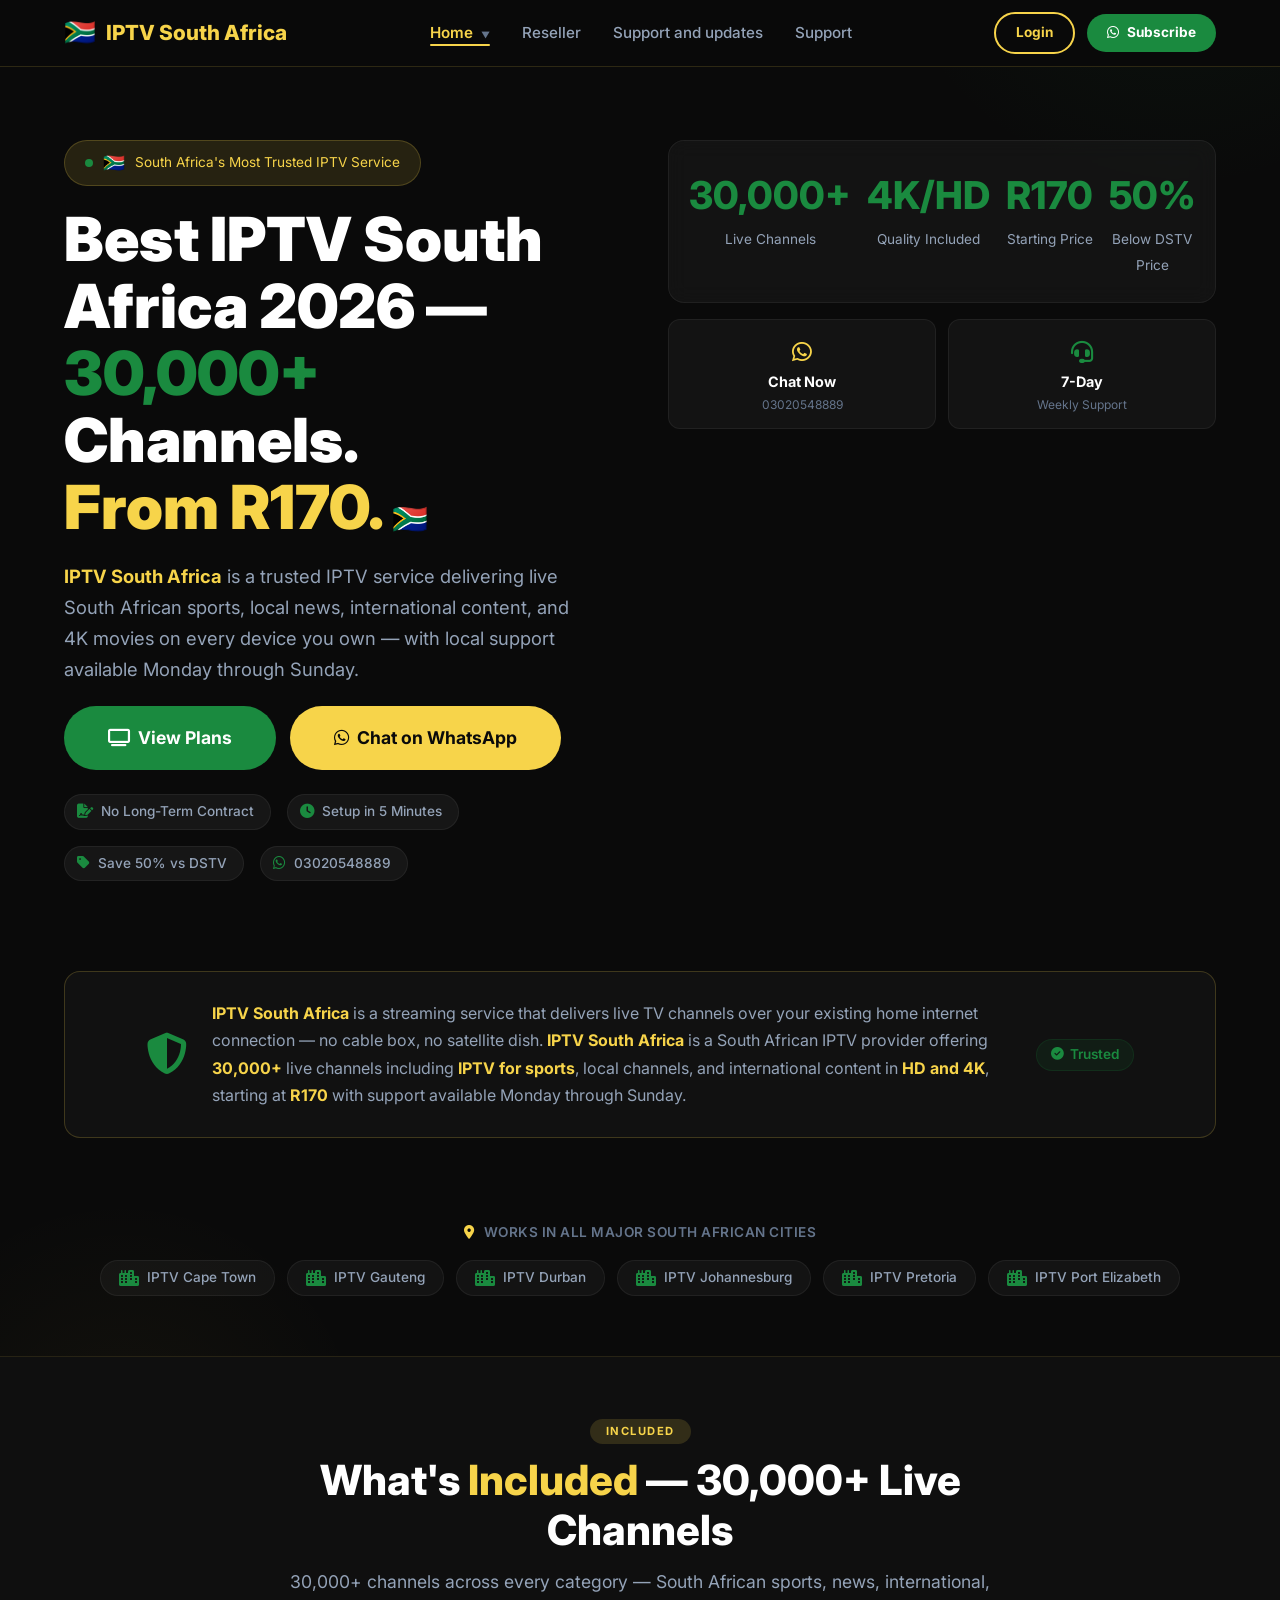
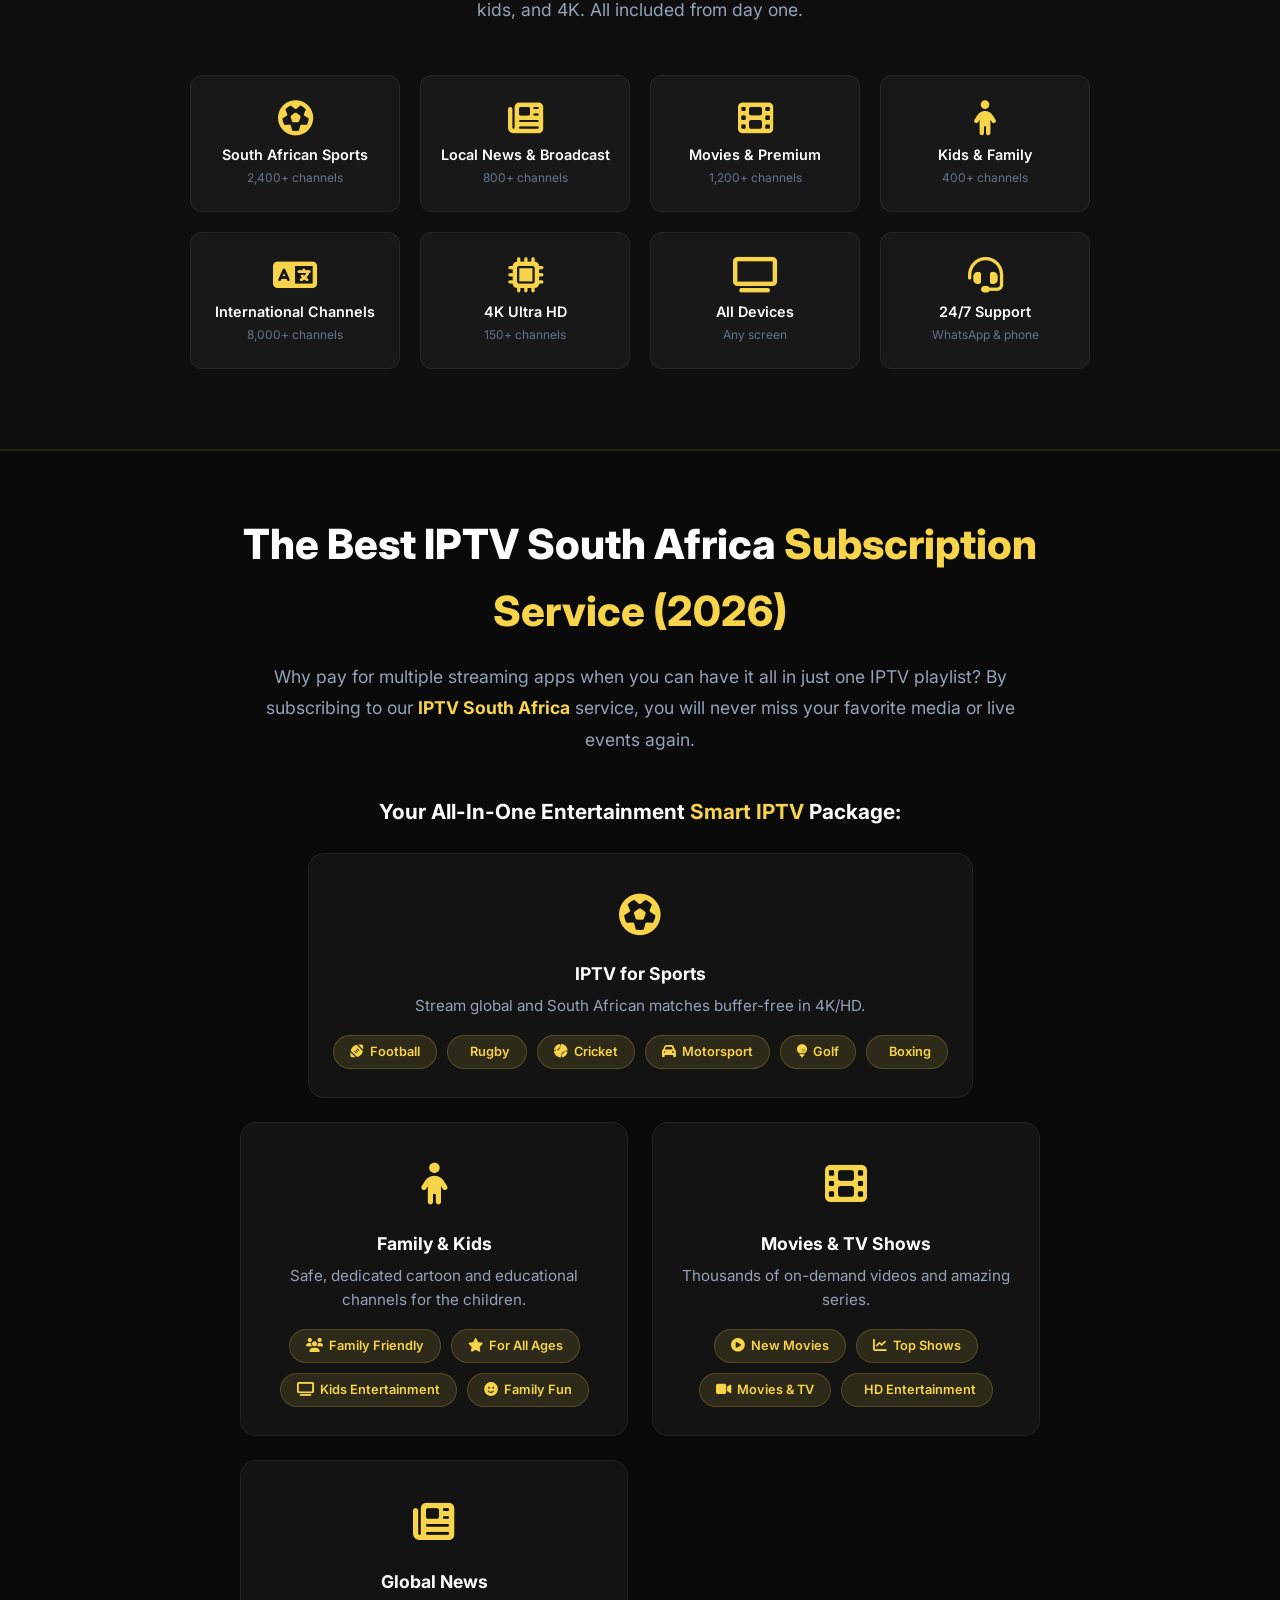
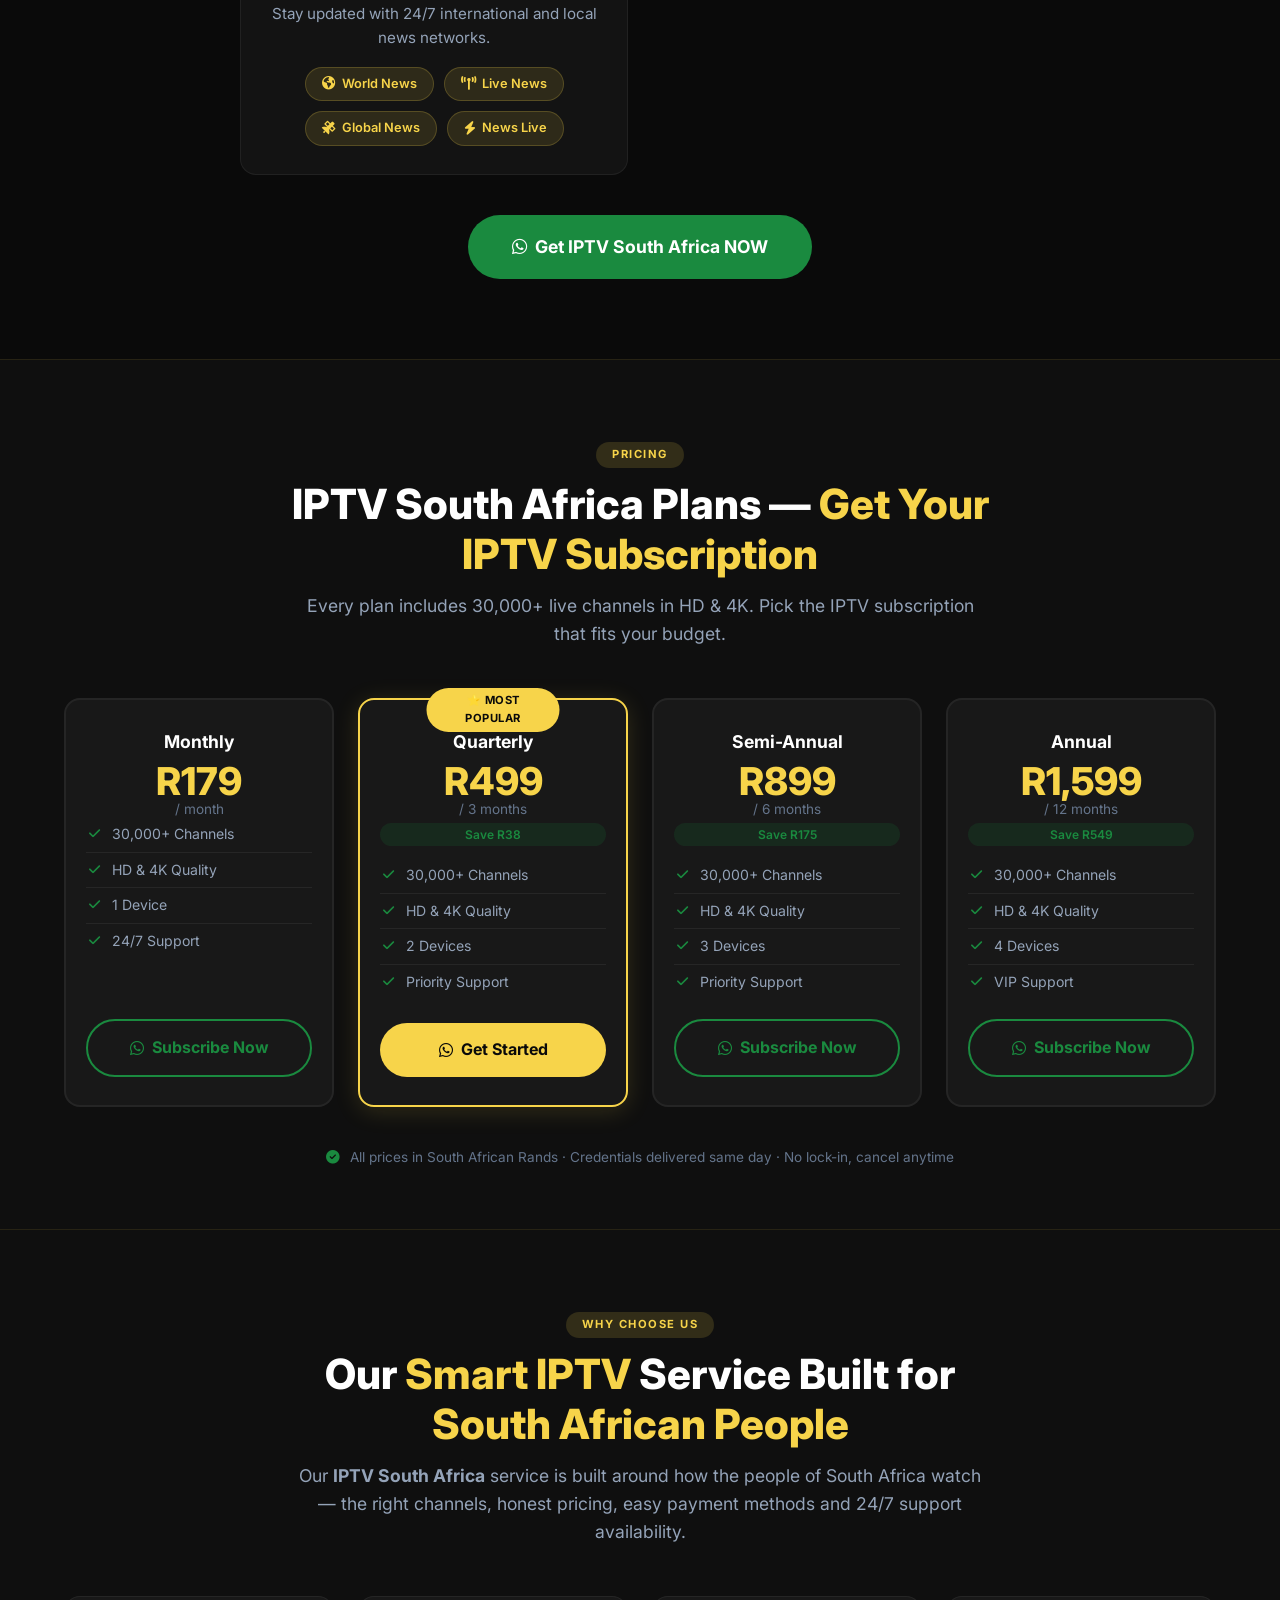
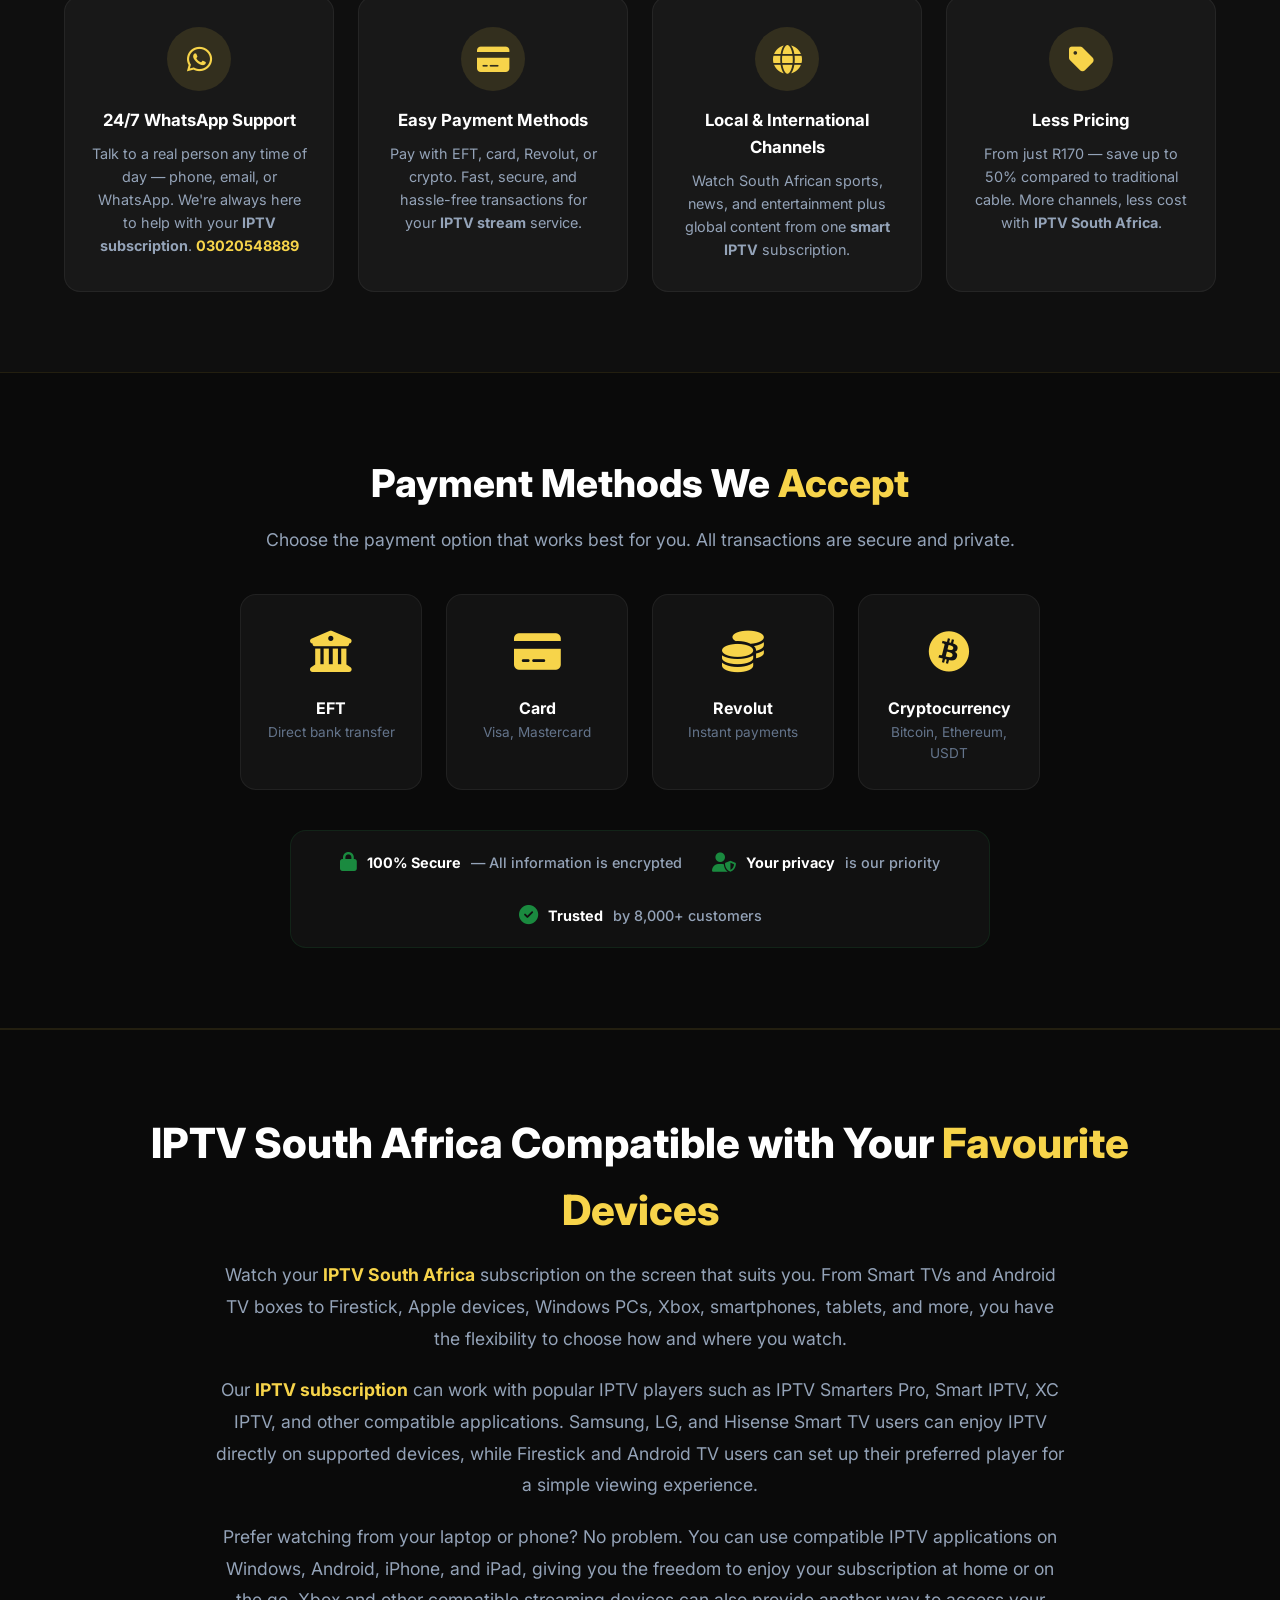
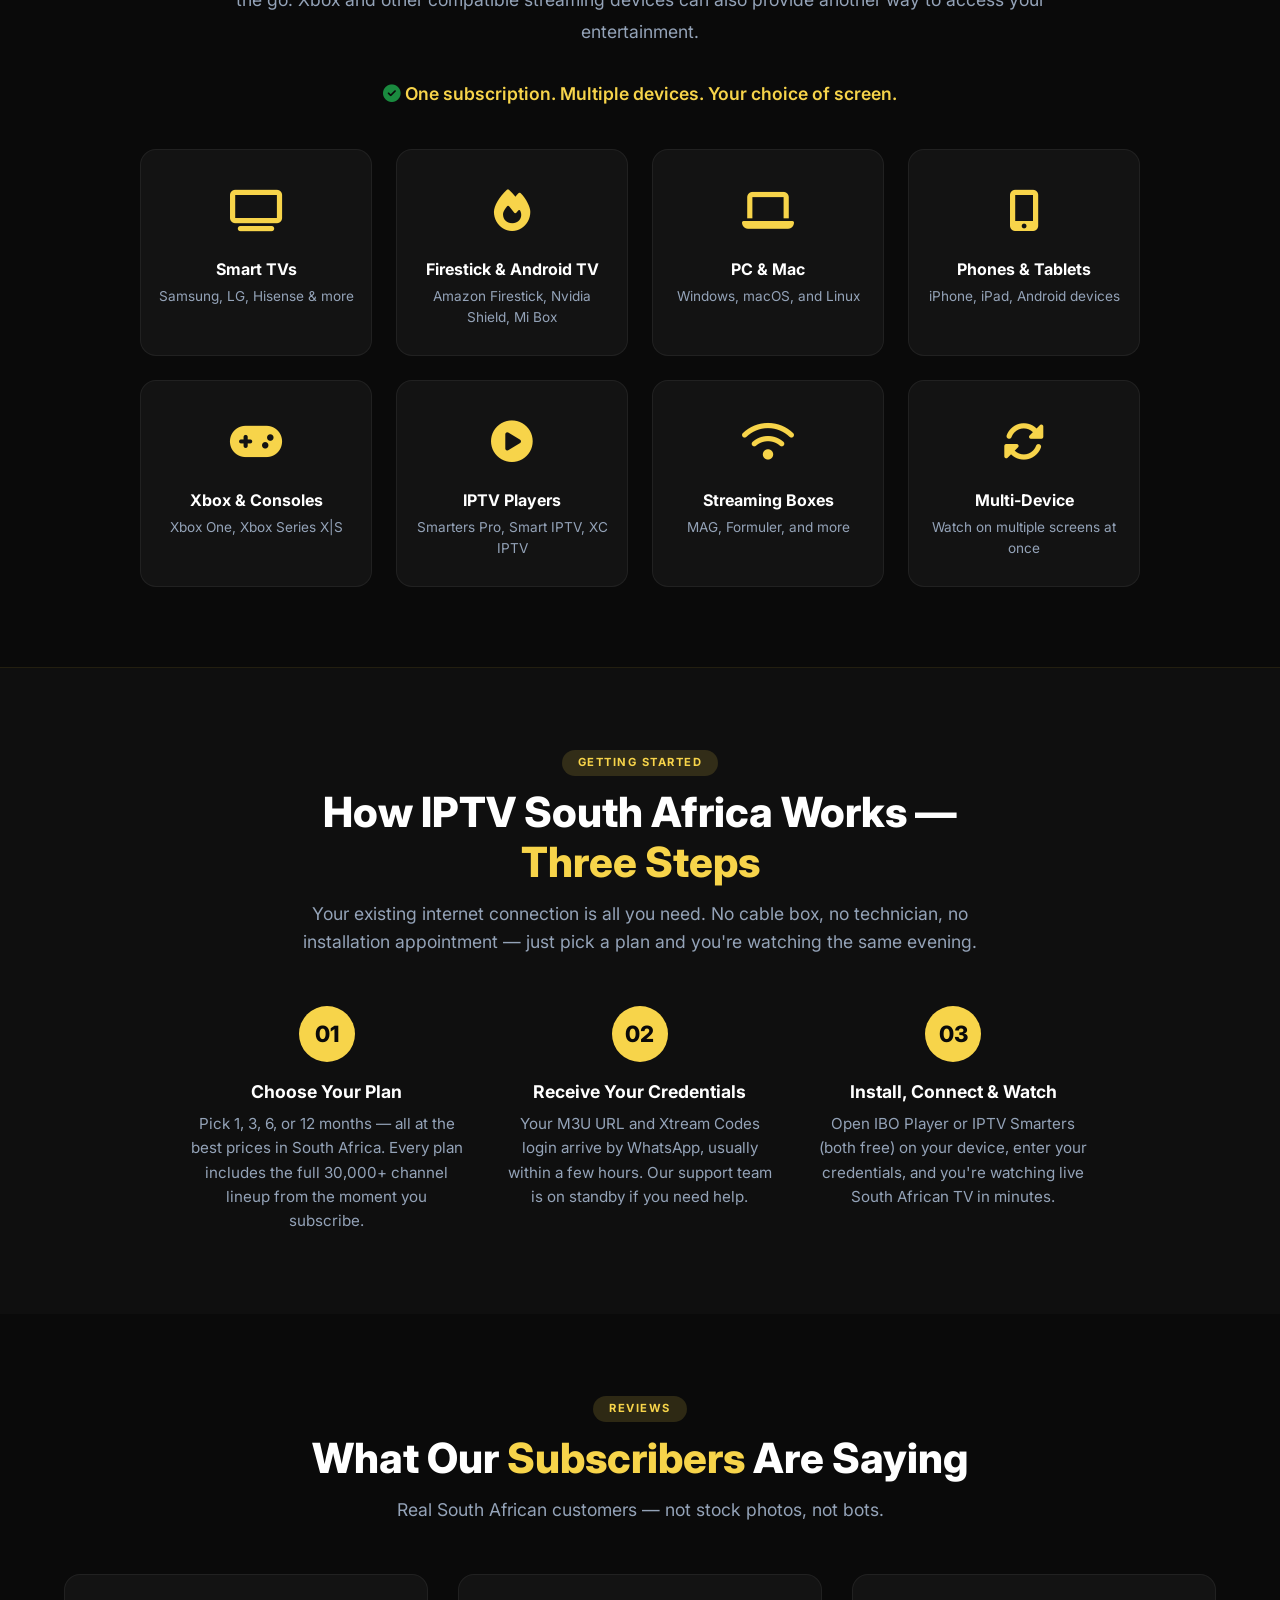
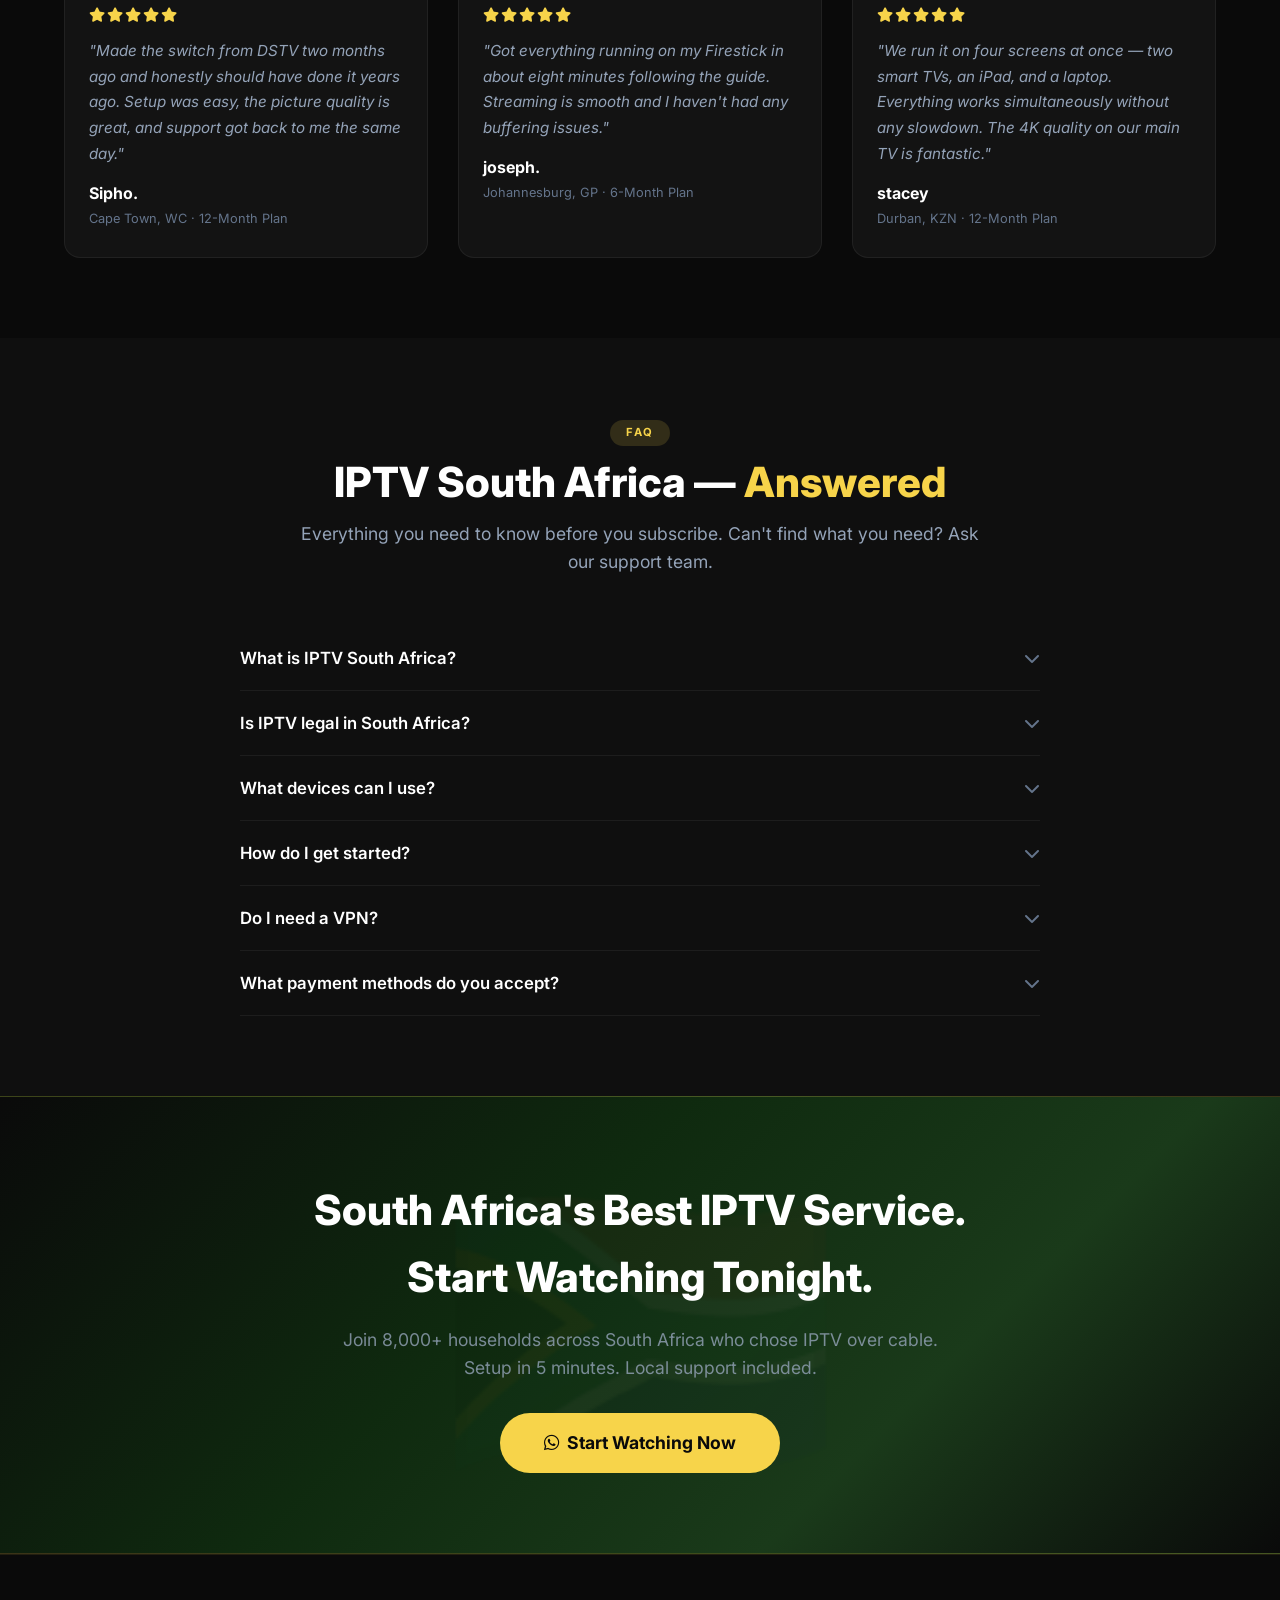
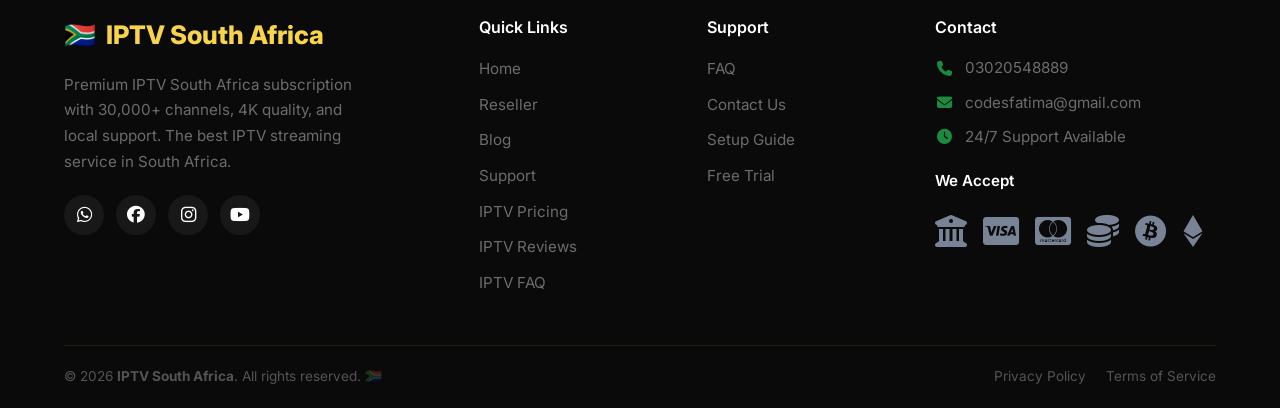
==== commit bec81d0a: "Update index.html" ====
--- a/index.html
+++ b/index.html
@@ -34,7 +34,7 @@
                         </ul>
                     </li>
                     <li><a href="https://iptvsouthafricaofficial.co.za/reseller" class="nav__link">Reseller</a></li>
-                    <li><a href="https://iptvsouthafricaofficial.co.za/blog" class="nav__link">Blog</a></li>
+                    <li><a href="https://iptvsouthafricaofficial.co.za/blog" class="nav__link">Support and  updates</a></li>
                     <li><a href="https://iptvsouthafricaofficial.co.za/support" class="nav__link">Support</a></li>
                 </ul>
             </nav>
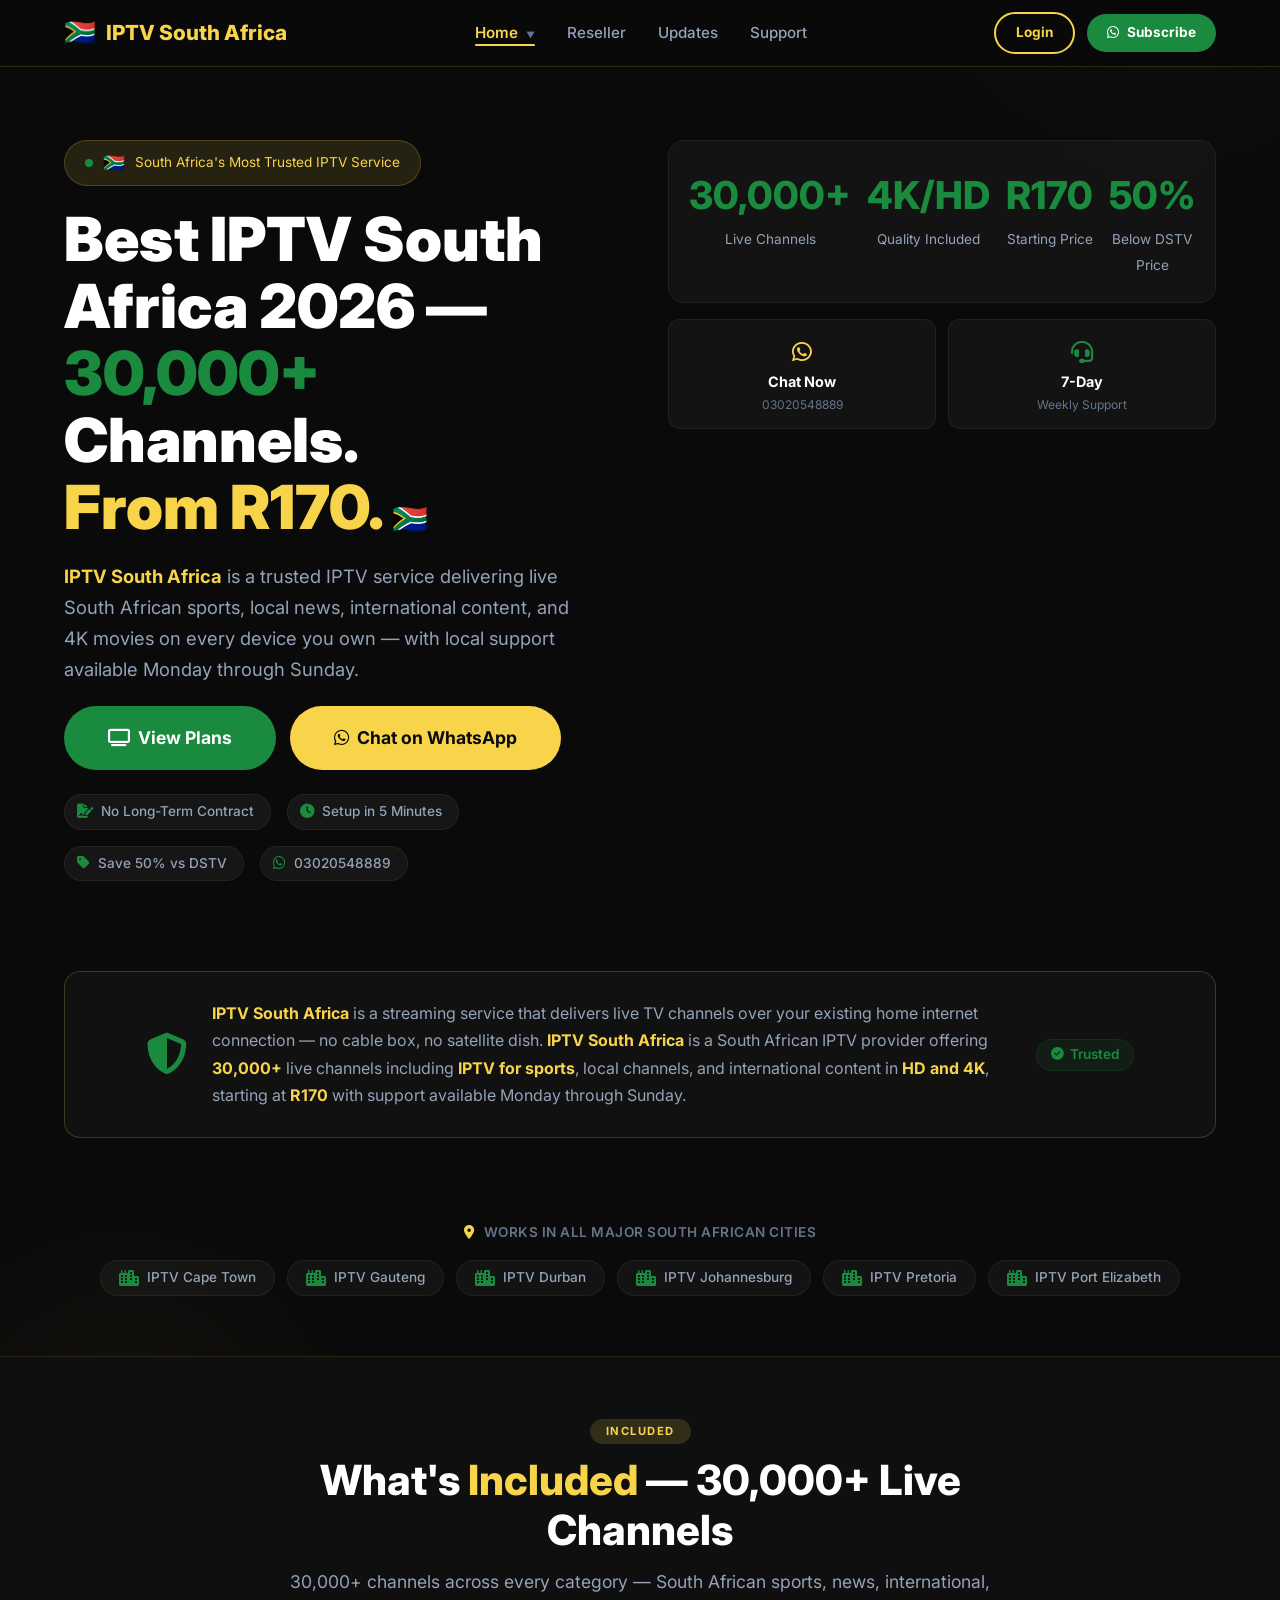
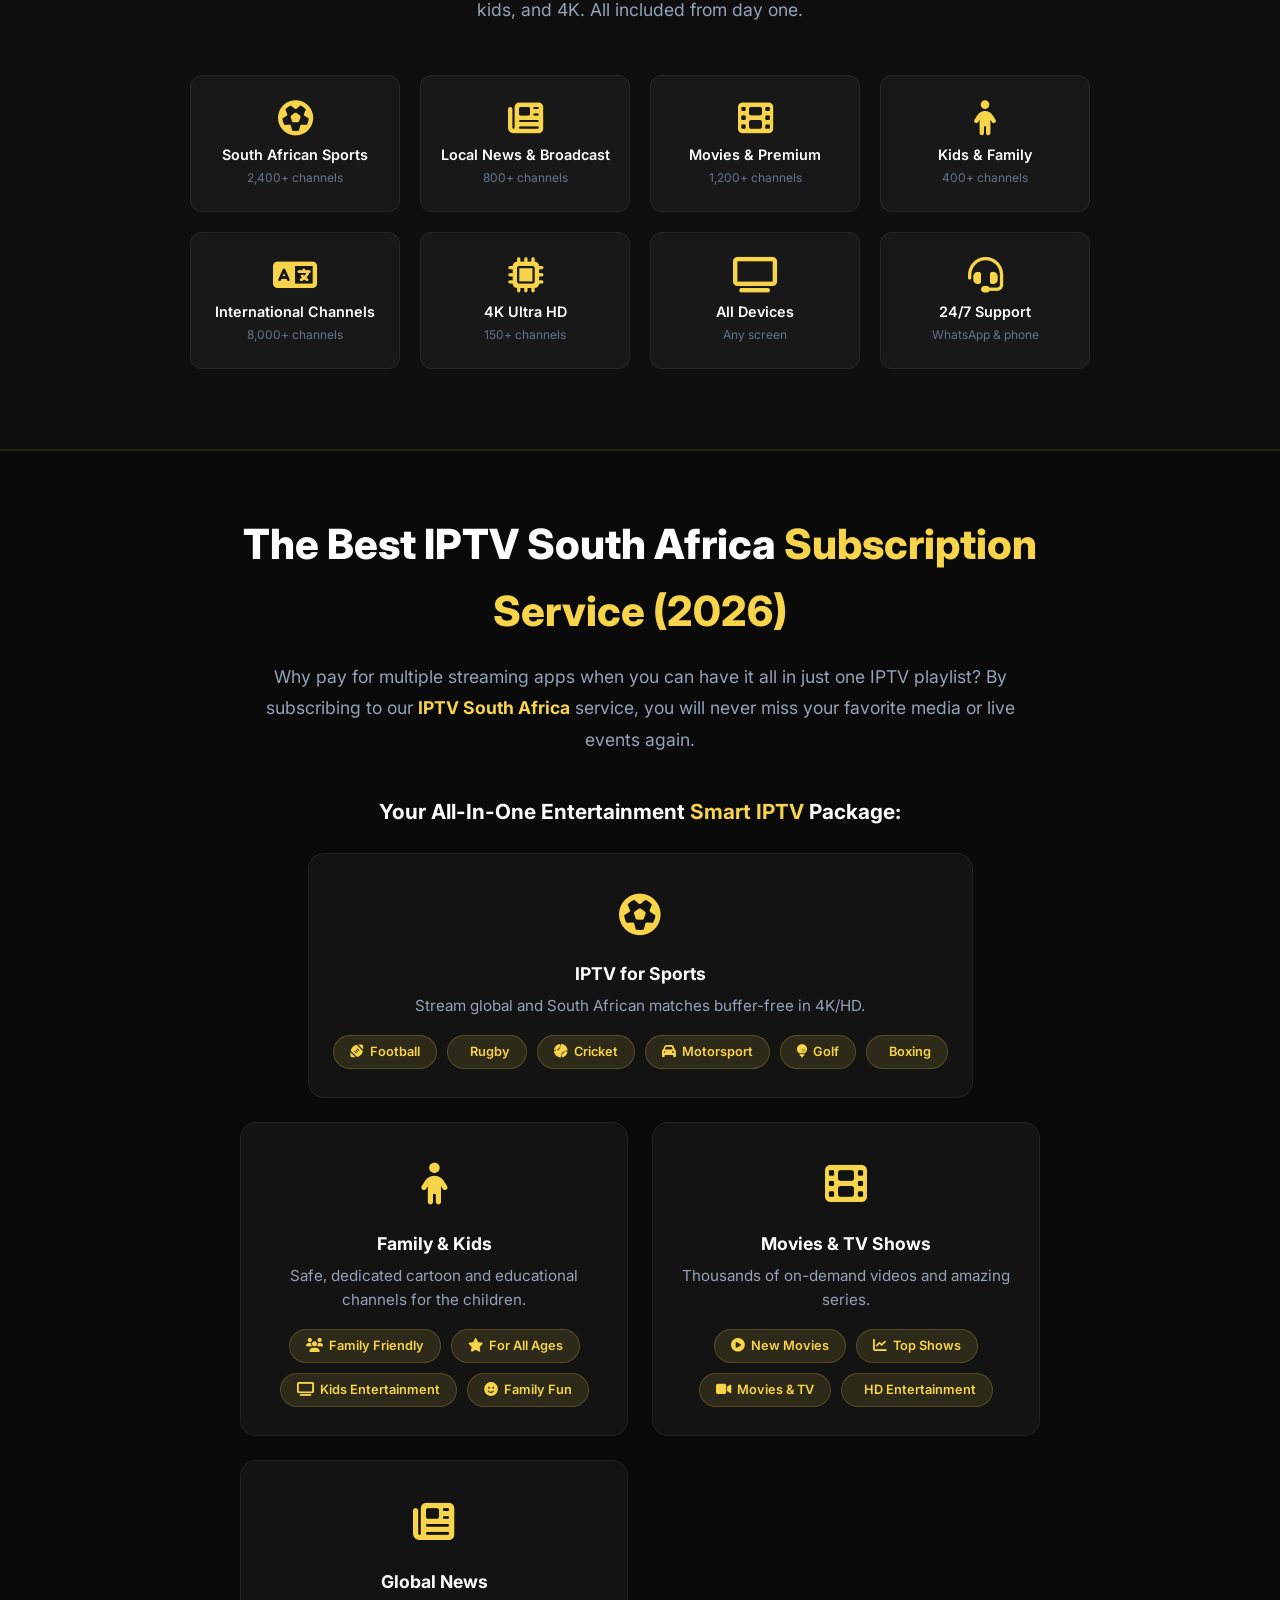
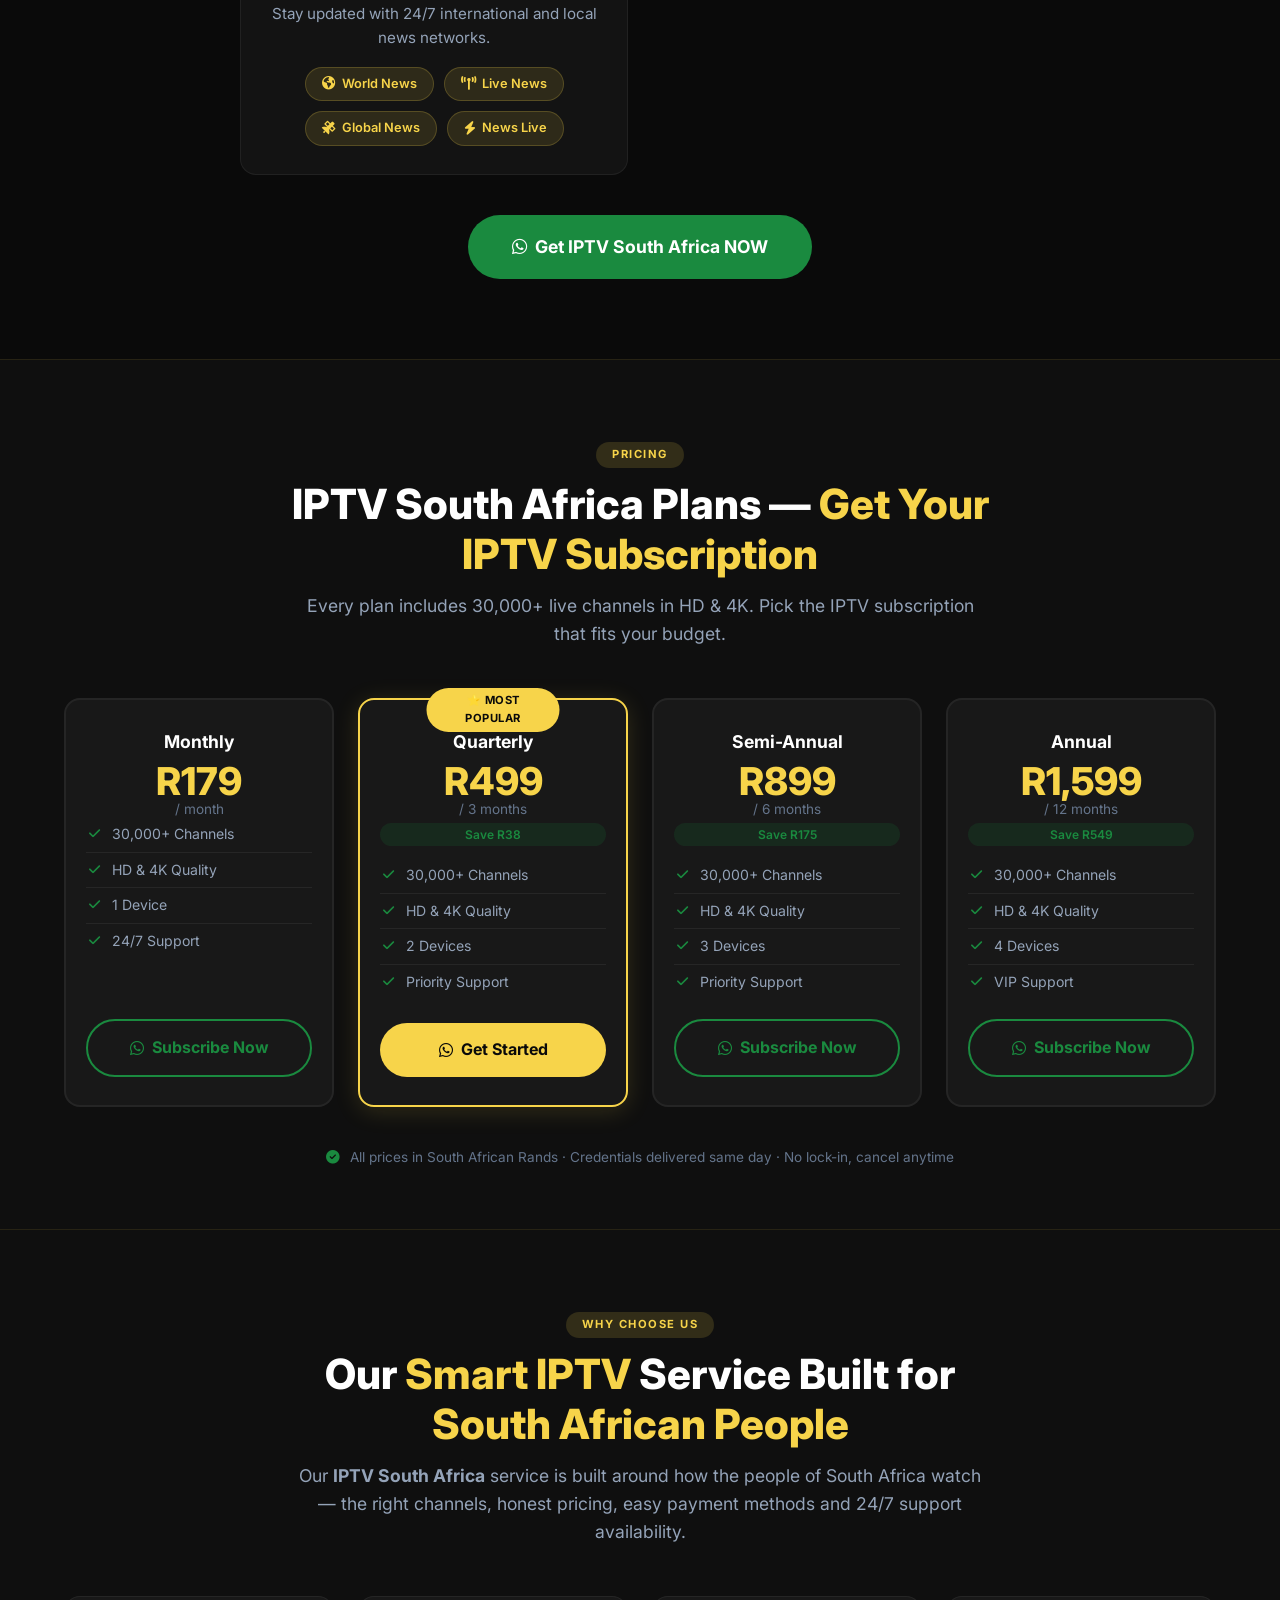
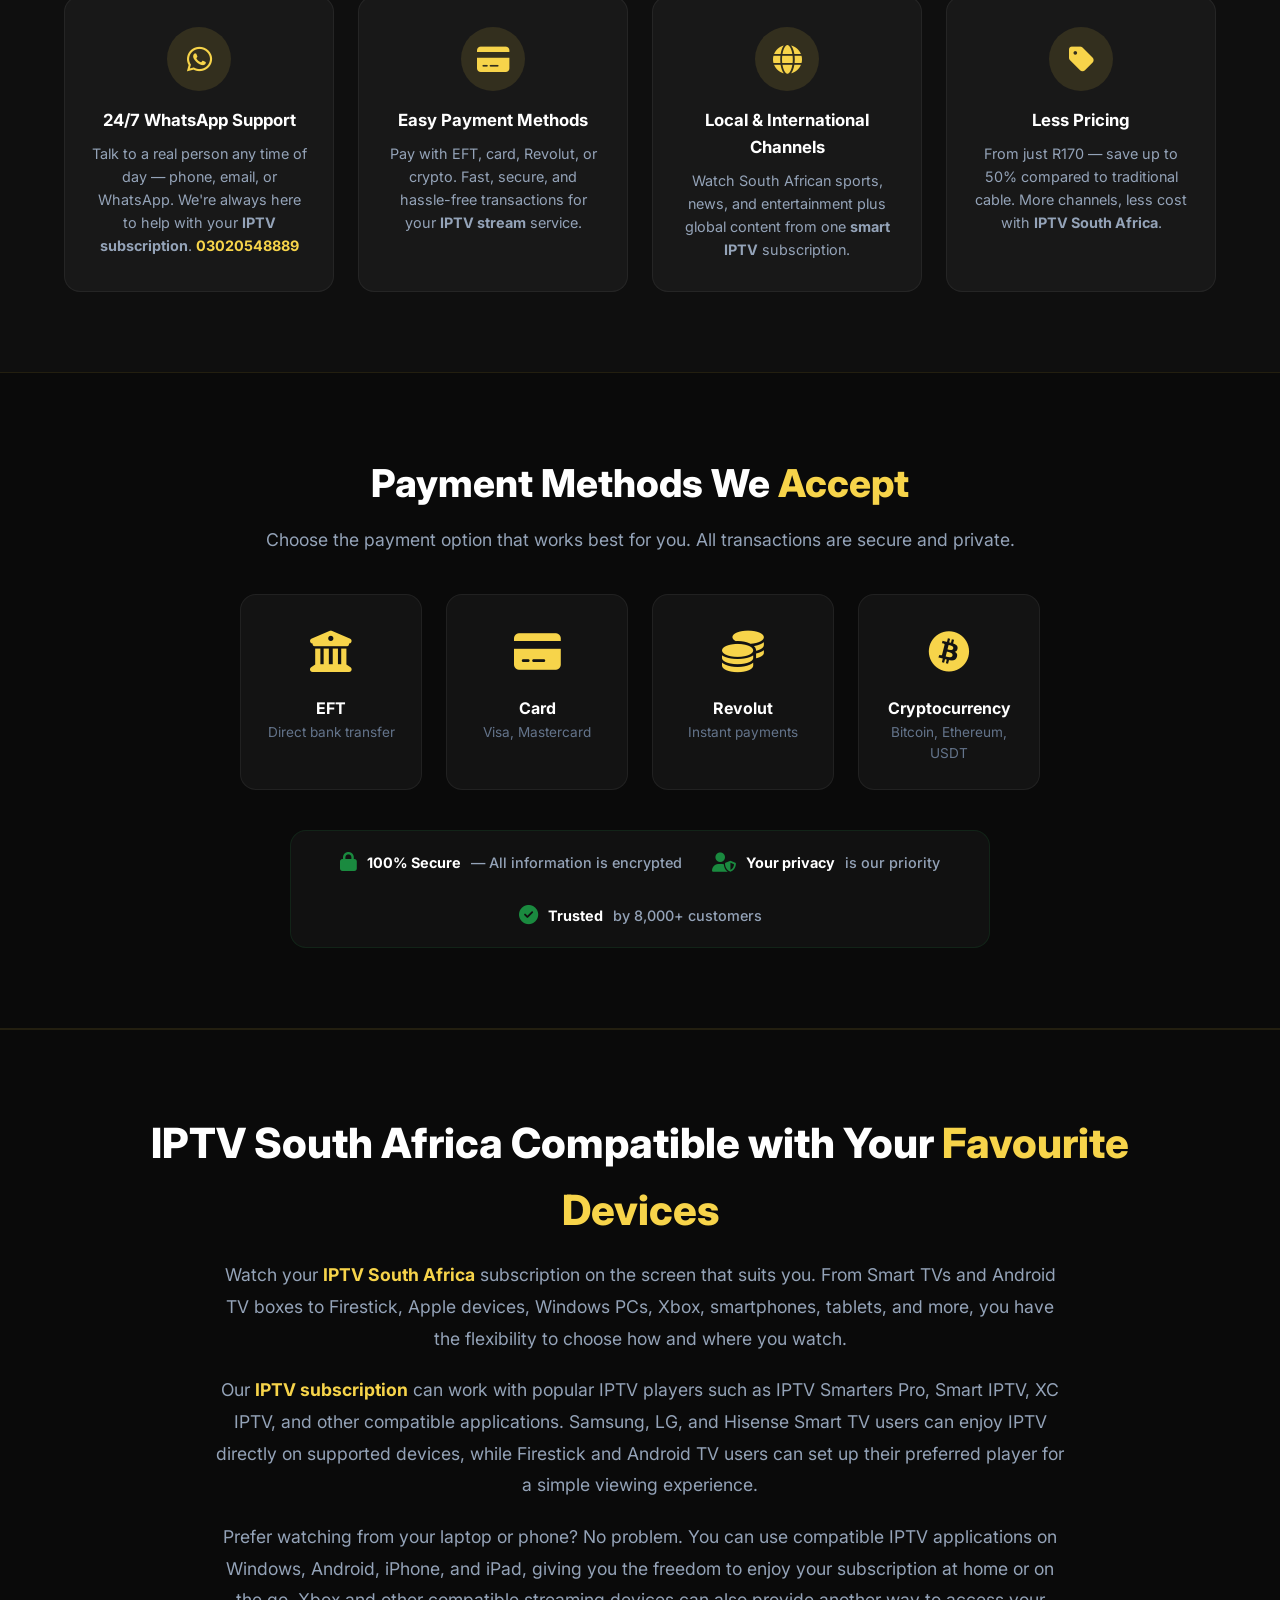
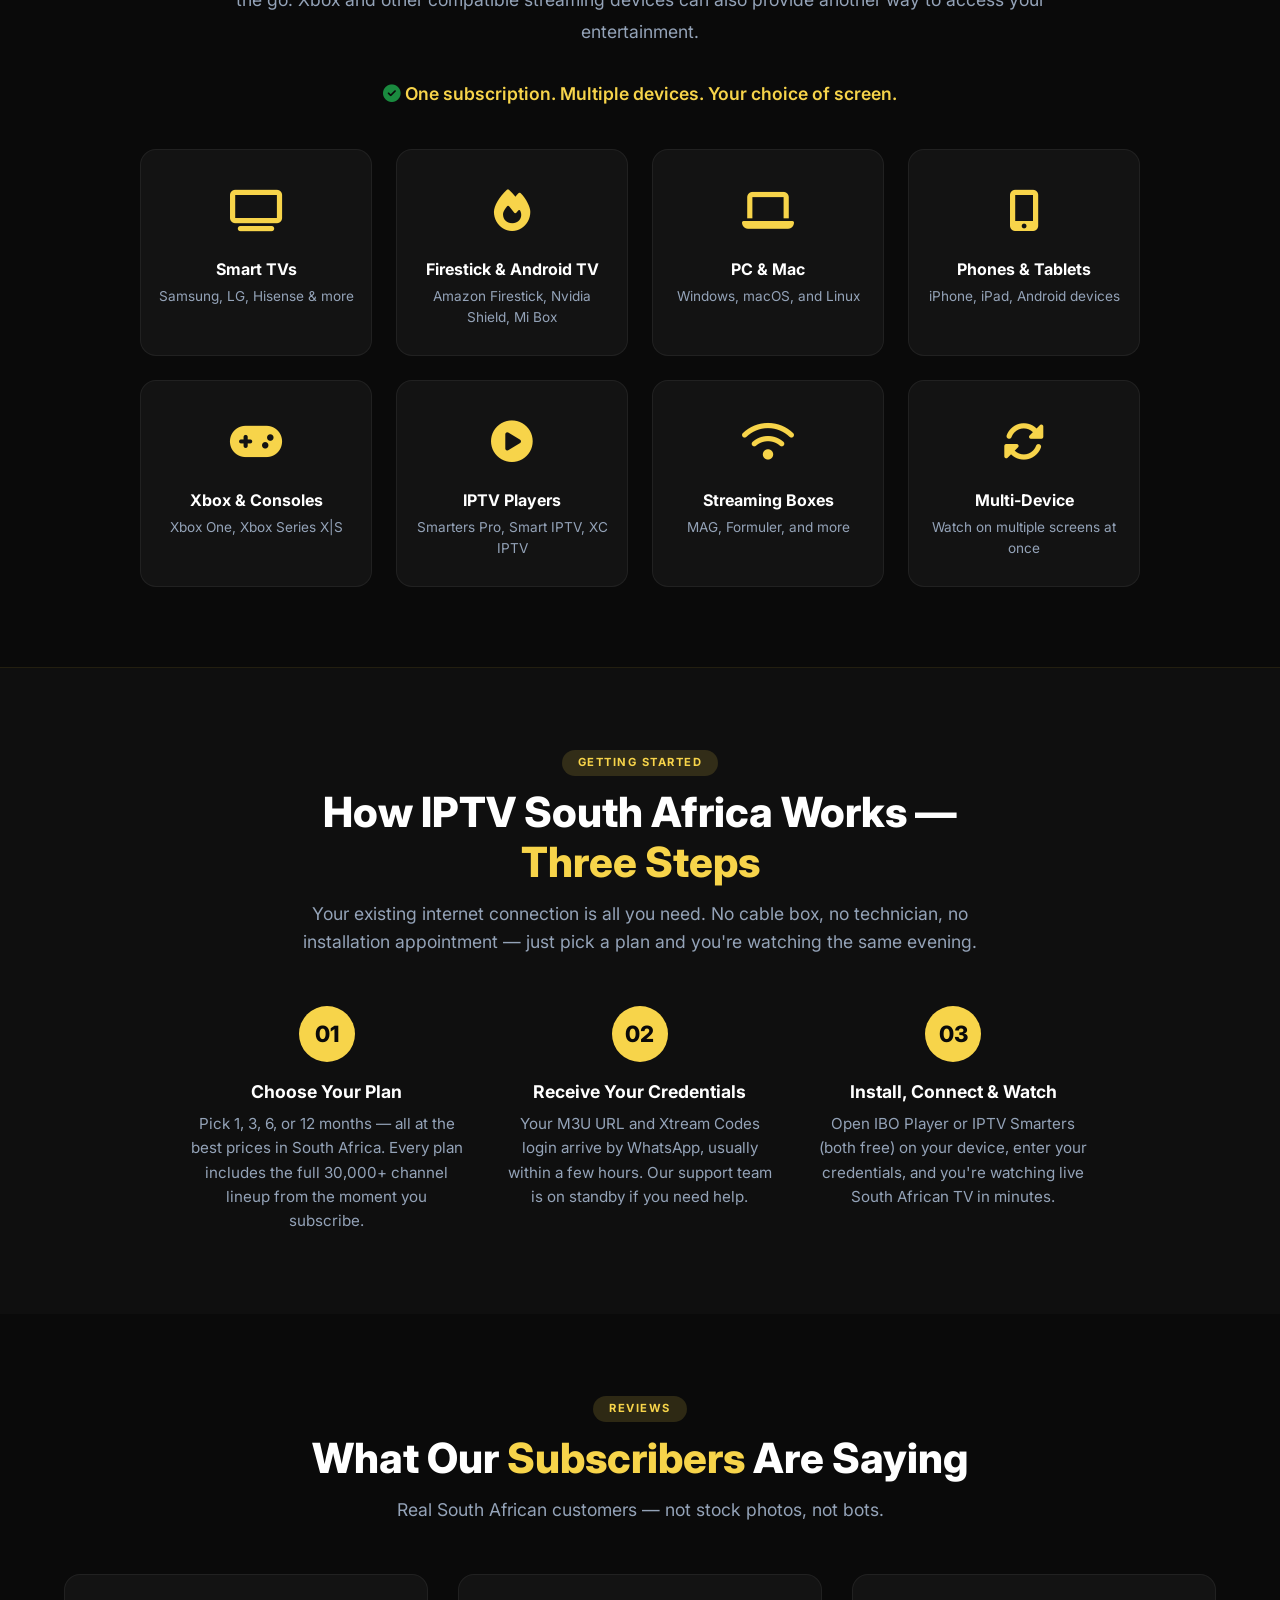
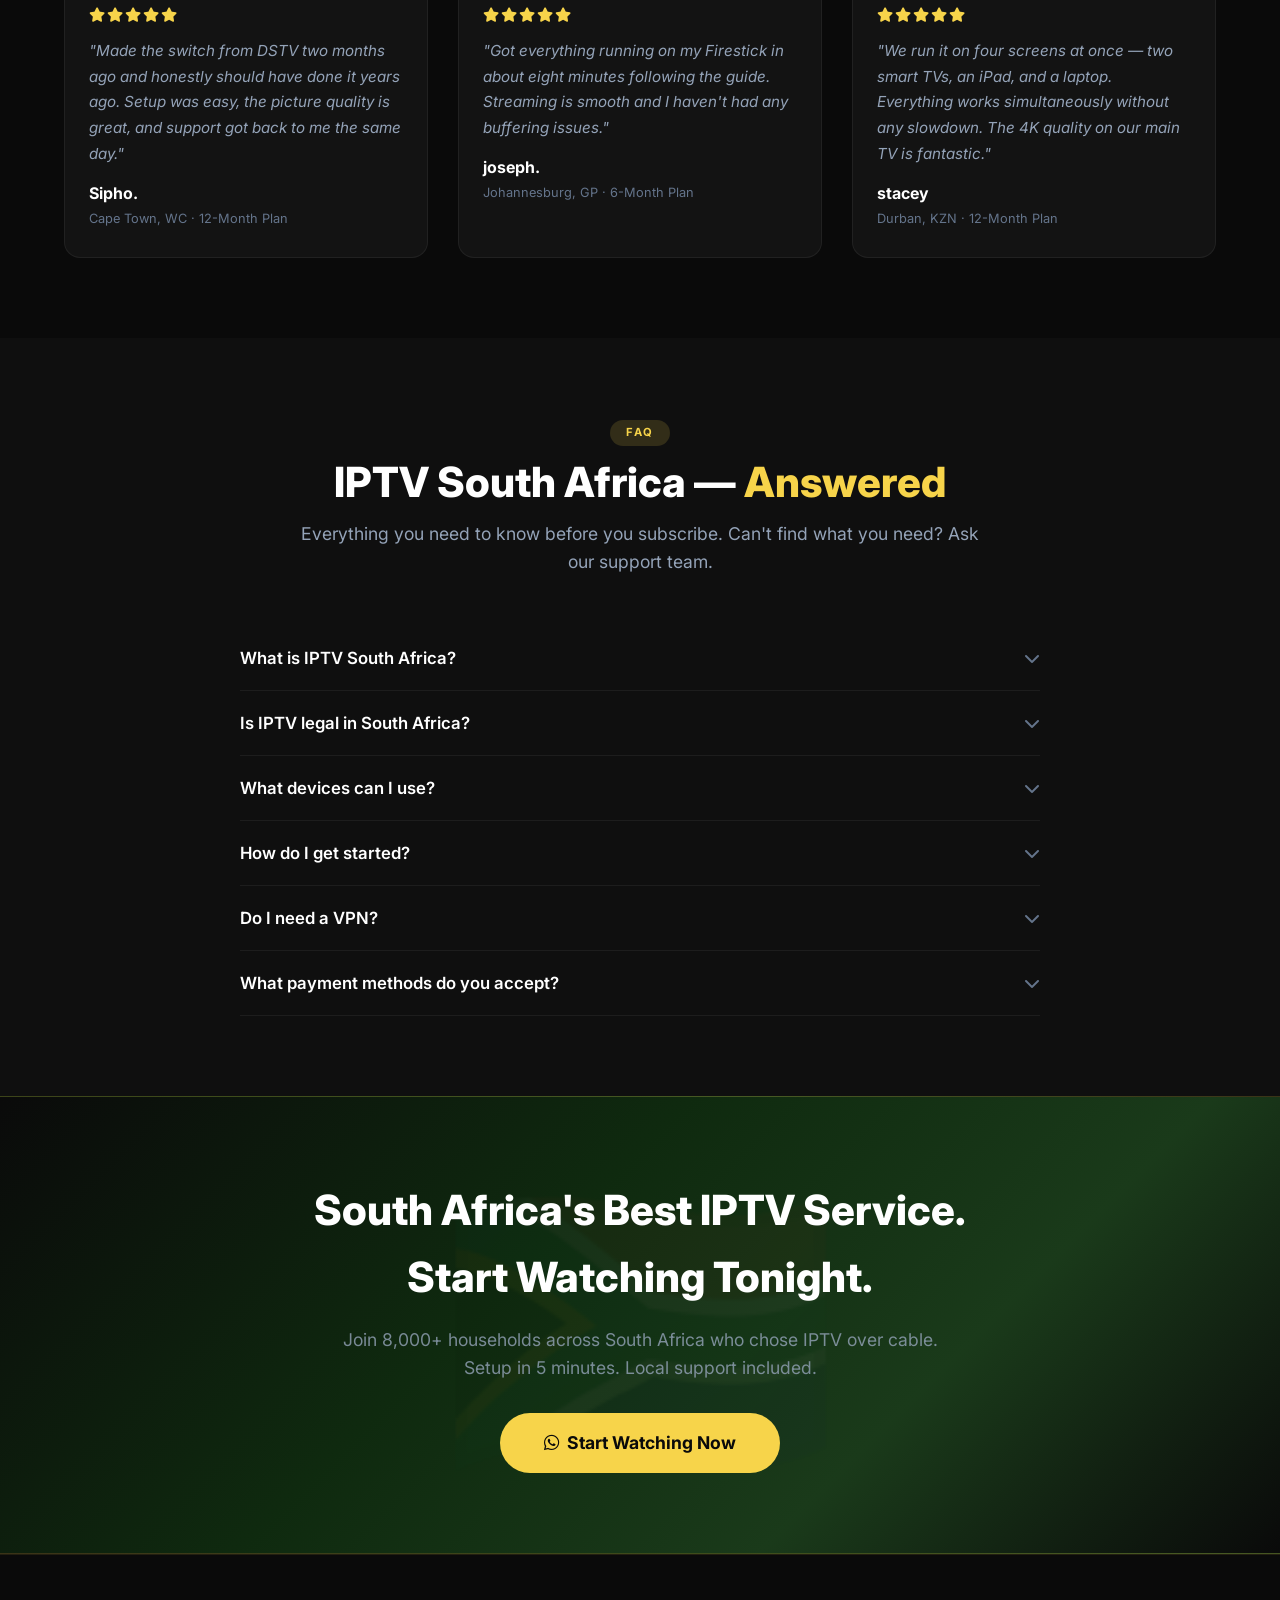
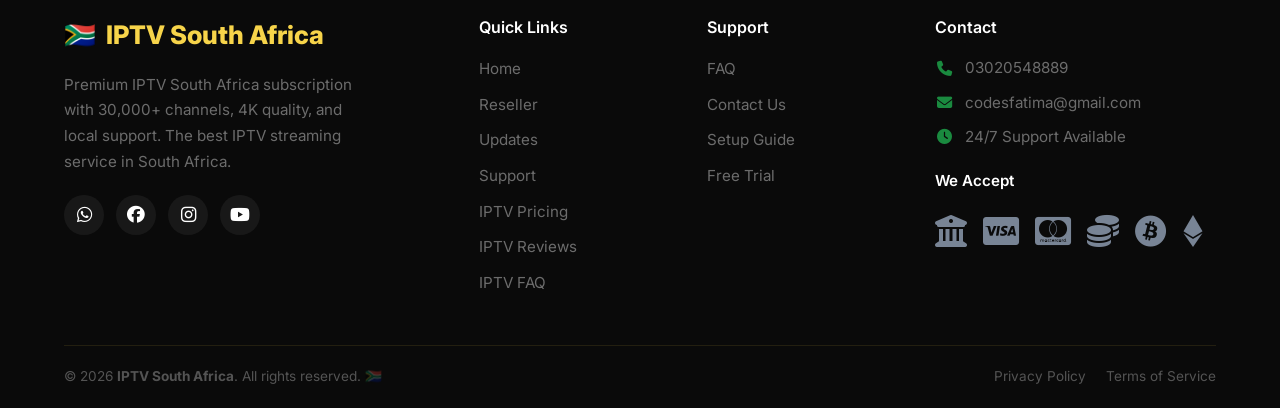
==== commit ef95006d: "Update index.html" ====
--- a/index.html
+++ b/index.html
@@ -34,7 +34,7 @@
                         </ul>
                     </li>
                     <li><a href="https://iptvsouthafricaofficial.co.za/reseller" class="nav__link">Reseller</a></li>
-                    <li><a href="https://iptvsouthafricaofficial.co.za/blog" class="nav__link">Support and  updates</a></li>
+                    <li><a href="https://iptvsouthafricaofficial.co.za/blog" class="nav__link">Updates</a></li>
                     <li><a href="https://iptvsouthafricaofficial.co.za/support" class="nav__link">Support</a></li>
                 </ul>
             </nav>
@@ -457,7 +457,7 @@
                         <a href="#" aria-label="YouTube"><i class="fab fa-youtube"></i></a>
                     </div>
                 </div>
-                <div class="footer__links"><h4>Quick Links</h4><ul><li><a href="https://iptvsouthafricaofficial.co.za/">Home</a></li><li><a href="https://iptvsouthafricaofficial.co.za/reseller">Reseller</a></li><li><a href="https://iptvsouthafricaofficial.co.za/blog">Blog</a></li><li><a href="https://iptvsouthafricaofficial.co.za/support">Support</a></li><li><a href="https://iptvsouthafricaofficial.co.za/#pricing">IPTV Pricing</a></li><li><a href="https://iptvsouthafricaofficial.co.za/#testimonials">IPTV Reviews</a></li><li><a href="https://iptvsouthafricaofficial.co.za/#faq">IPTV FAQ</a></li></ul></div>
+                <div class="footer__links"><h4>Quick Links</h4><ul><li><a href="https://iptvsouthafricaofficial.co.za/">Home</a></li><li><a href="https://iptvsouthafricaofficial.co.za/reseller">Reseller</a></li><li><a href="https://iptvsouthafricaofficial.co.za/update">Updates</a></li><li><a href="https://iptvsouthafricaofficial.co.za/support">Support</a></li><li><a href="https://iptvsouthafricaofficial.co.za/#pricing">IPTV Pricing</a></li><li><a href="https://iptvsouthafricaofficial.co.za/#testimonials">IPTV Reviews</a></li><li><a href="https://iptvsouthafricaofficial.co.za/#faq">IPTV FAQ</a></li></ul></div>
                 <div class="footer__links"><h4>Support</h4><ul><li><a href="https://iptvsouthafricaofficial.co.za/support#support-faq">FAQ</a></li><li><a href="https://iptvsouthafricaofficial.co.za/support#quick-contact">Contact Us</a></li><li><a href="https://iptvsouthafricaofficial.co.za/support#support-grid">Setup Guide</a></li><li><a href="https://iptvsouthafricaofficial.co.za/support#trial">Free Trial</a></li></ul></div>
                 <div class="footer__contact">
                     <h4>Contact</h4>
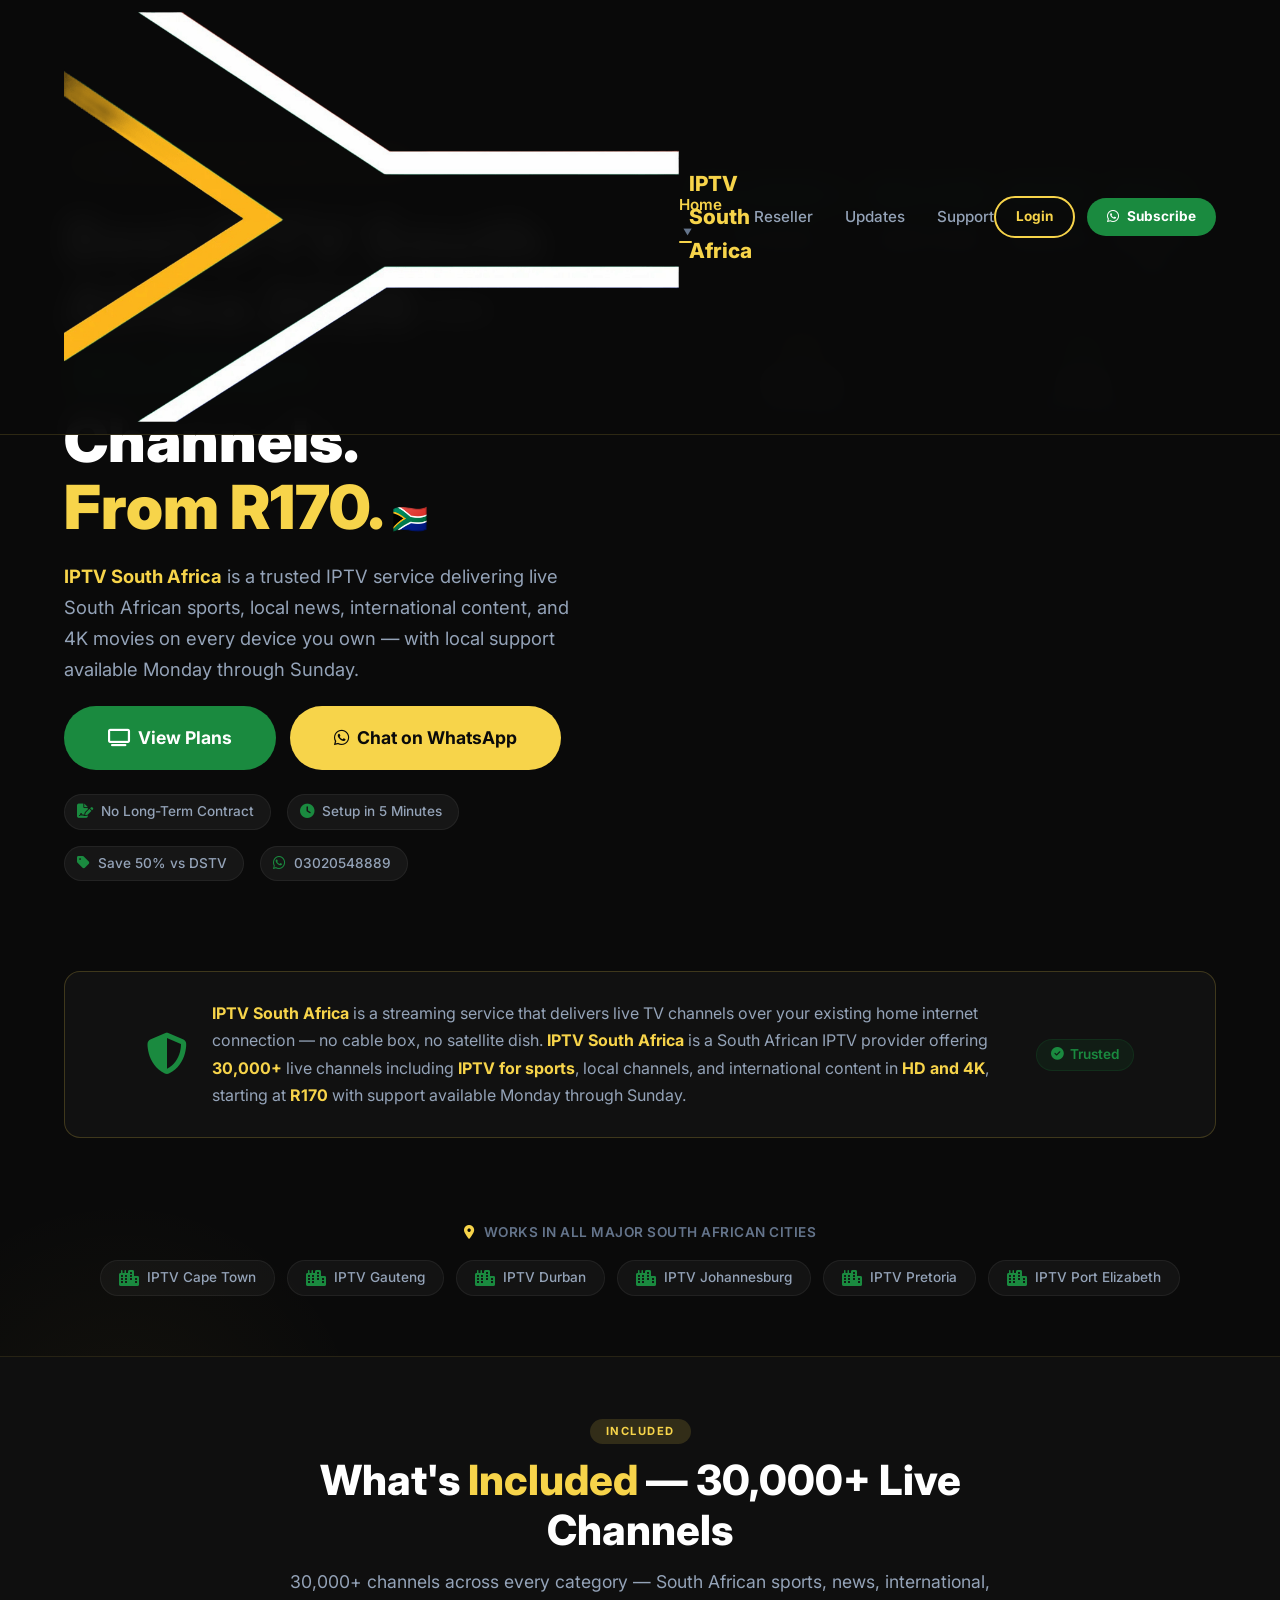
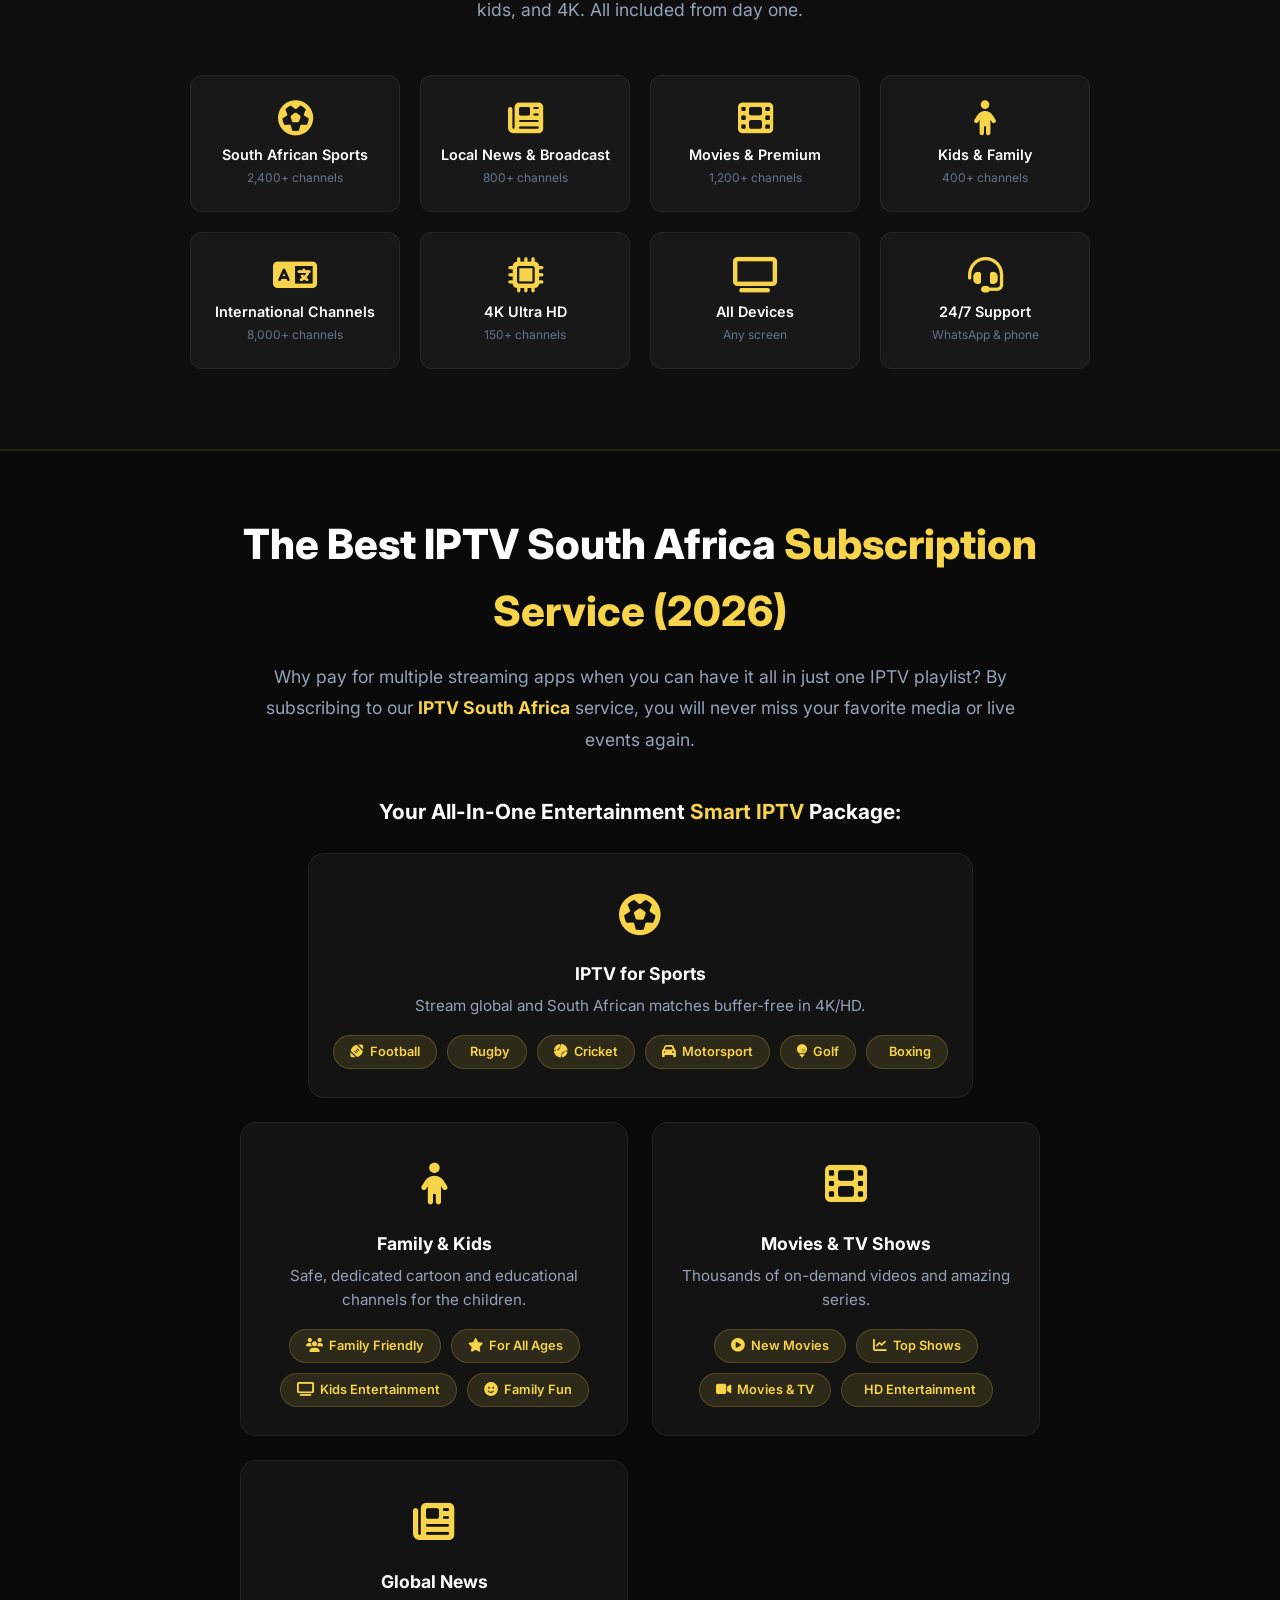
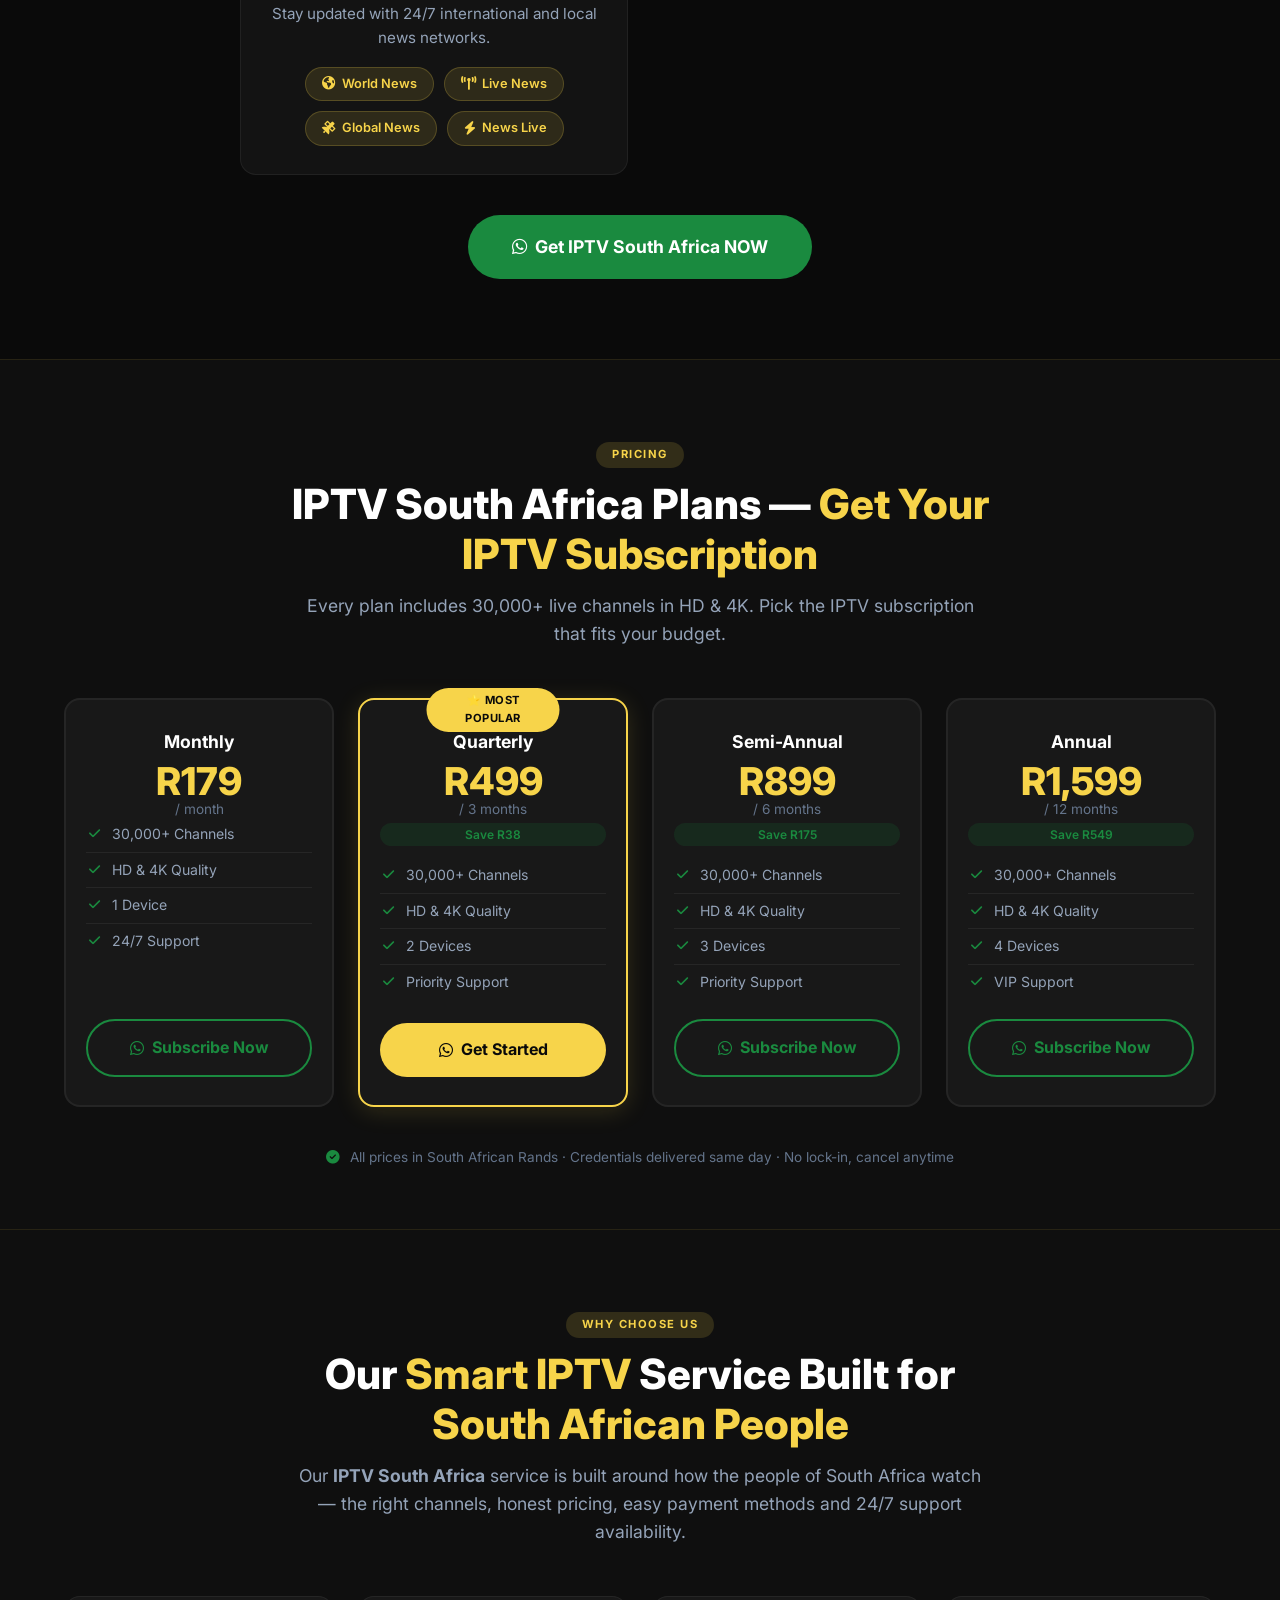
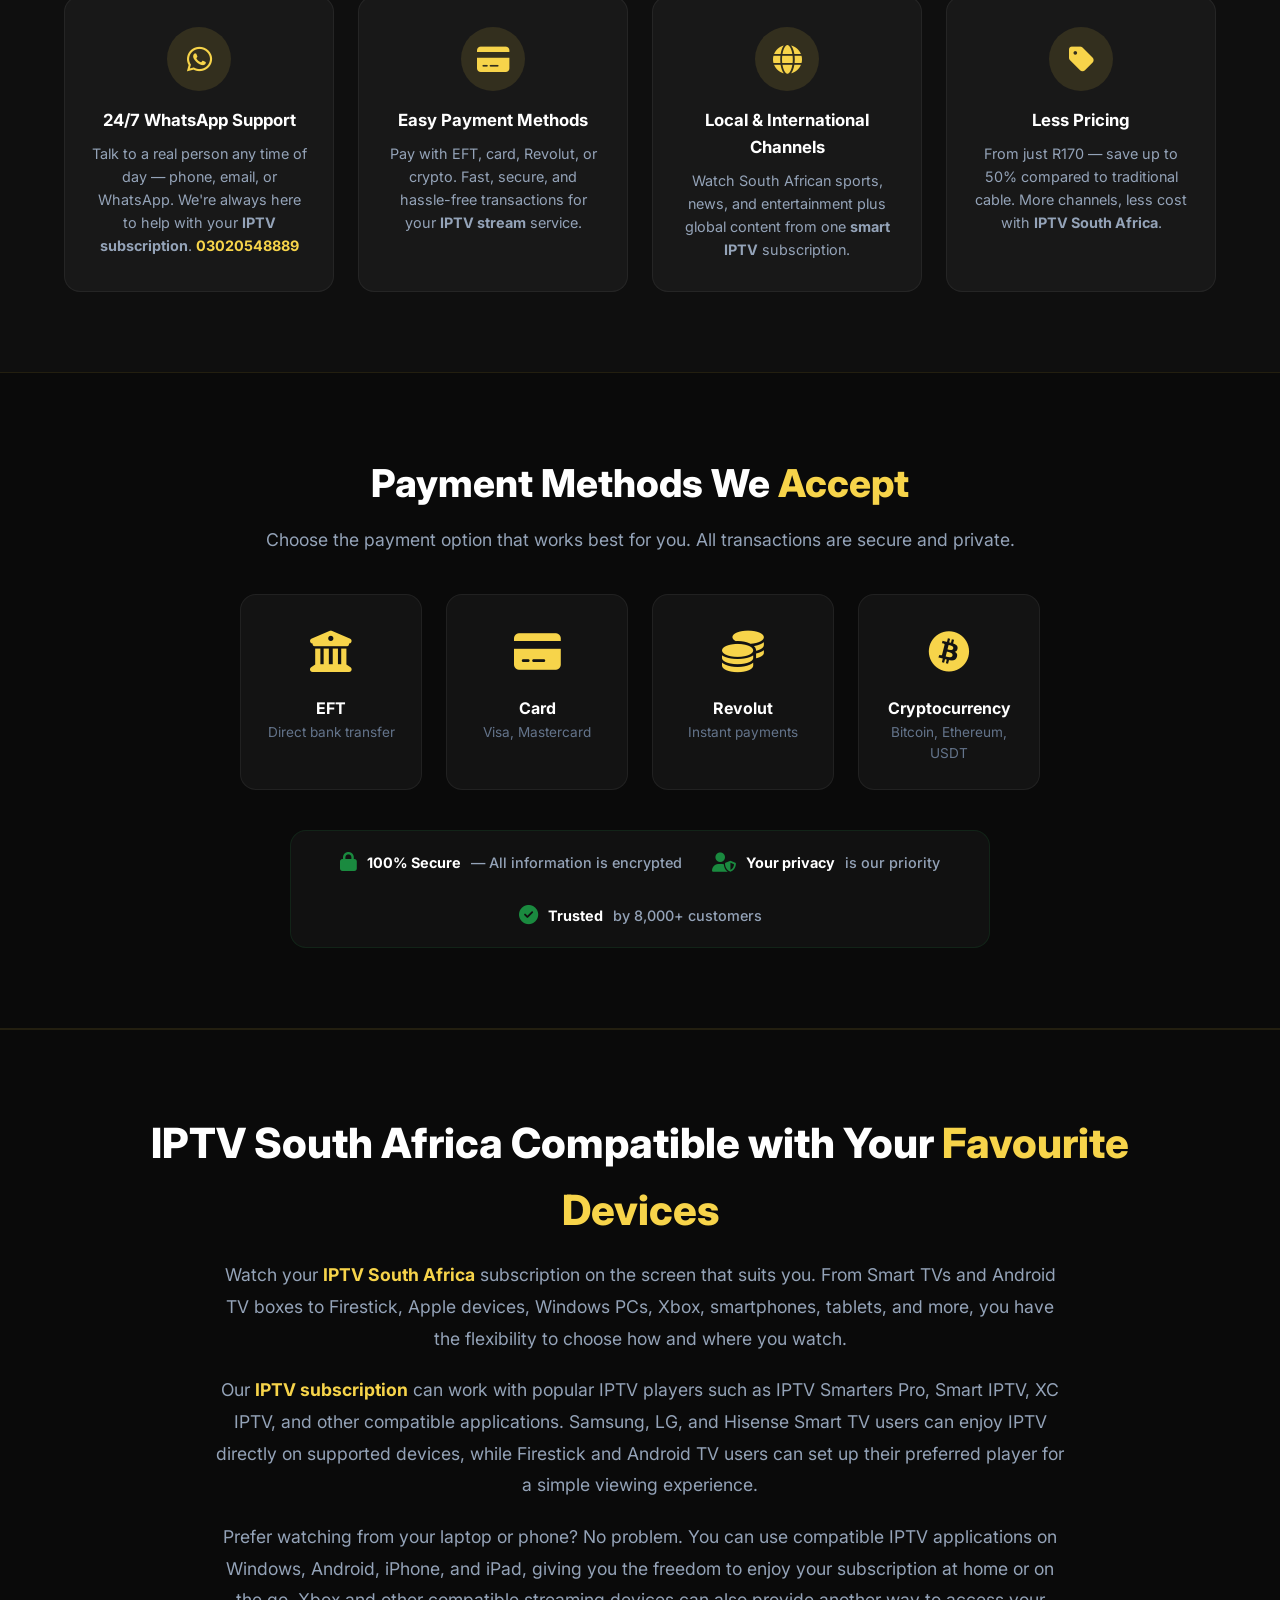
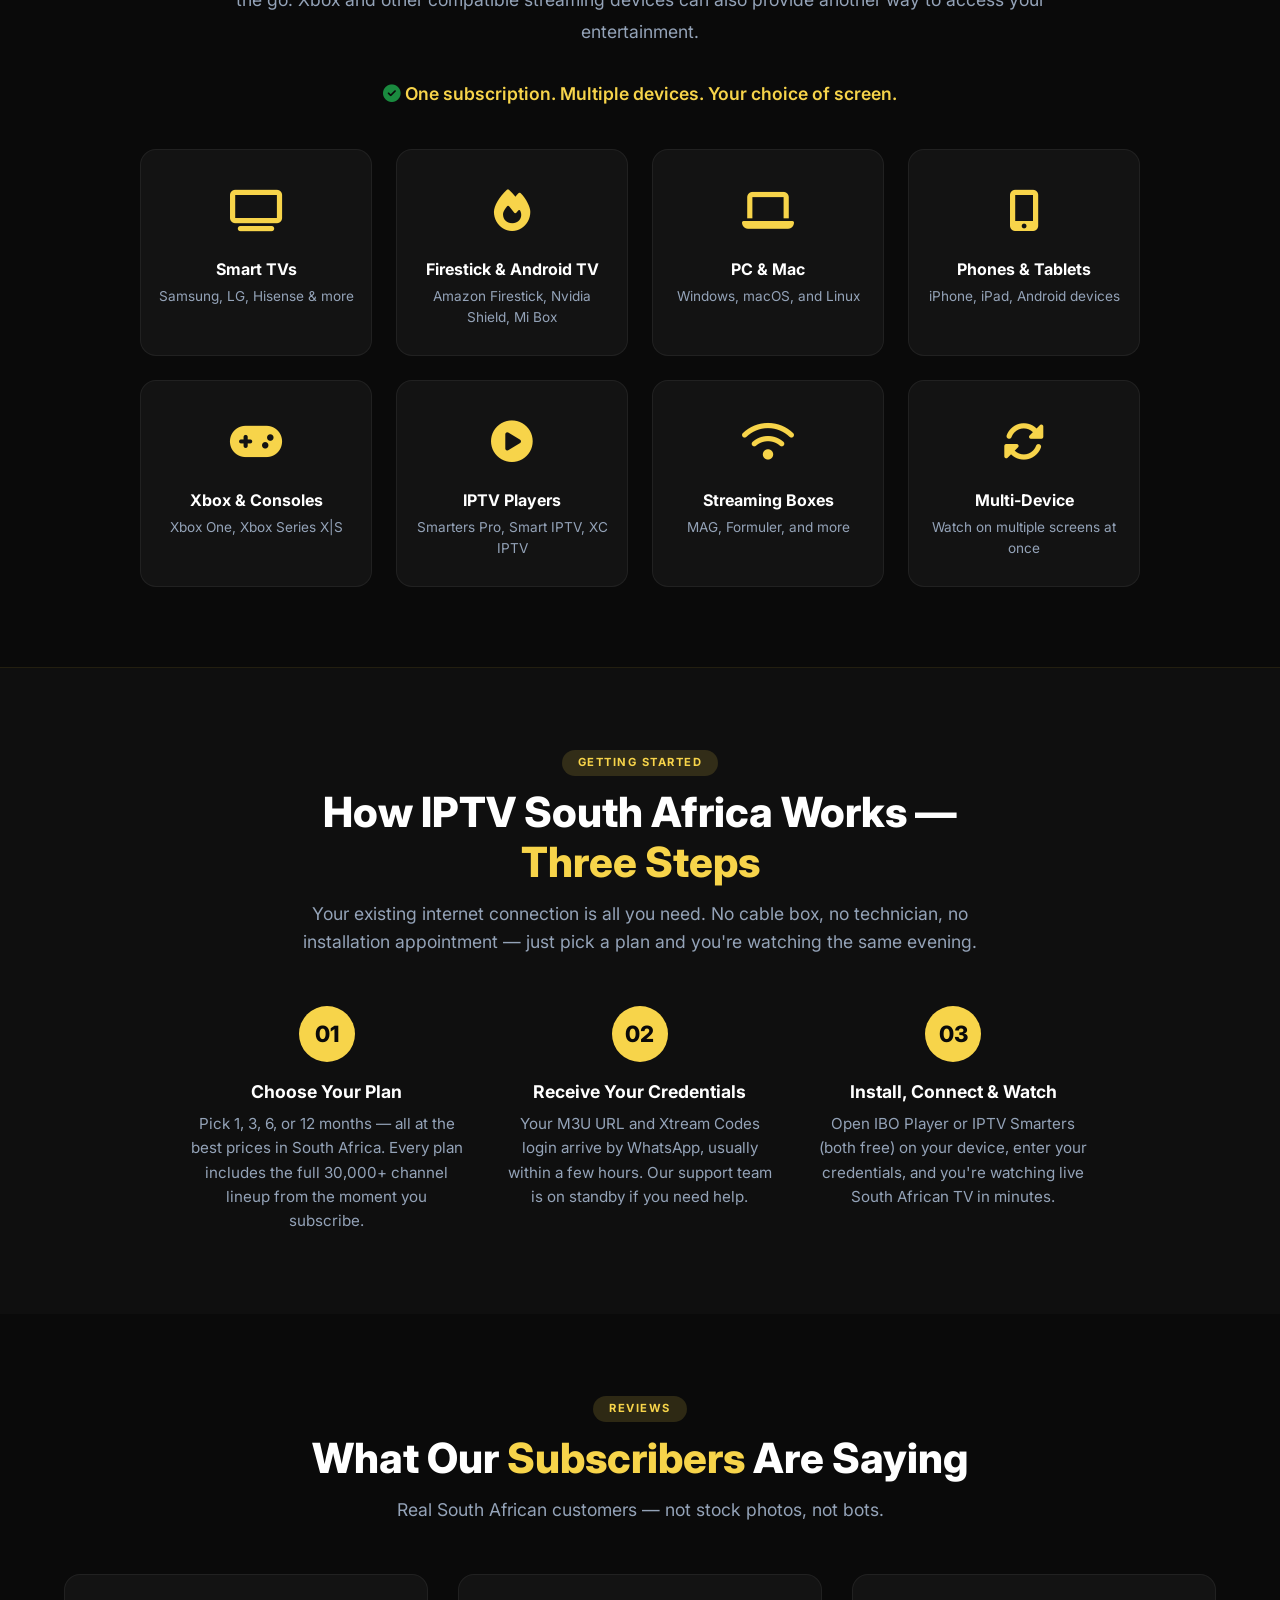
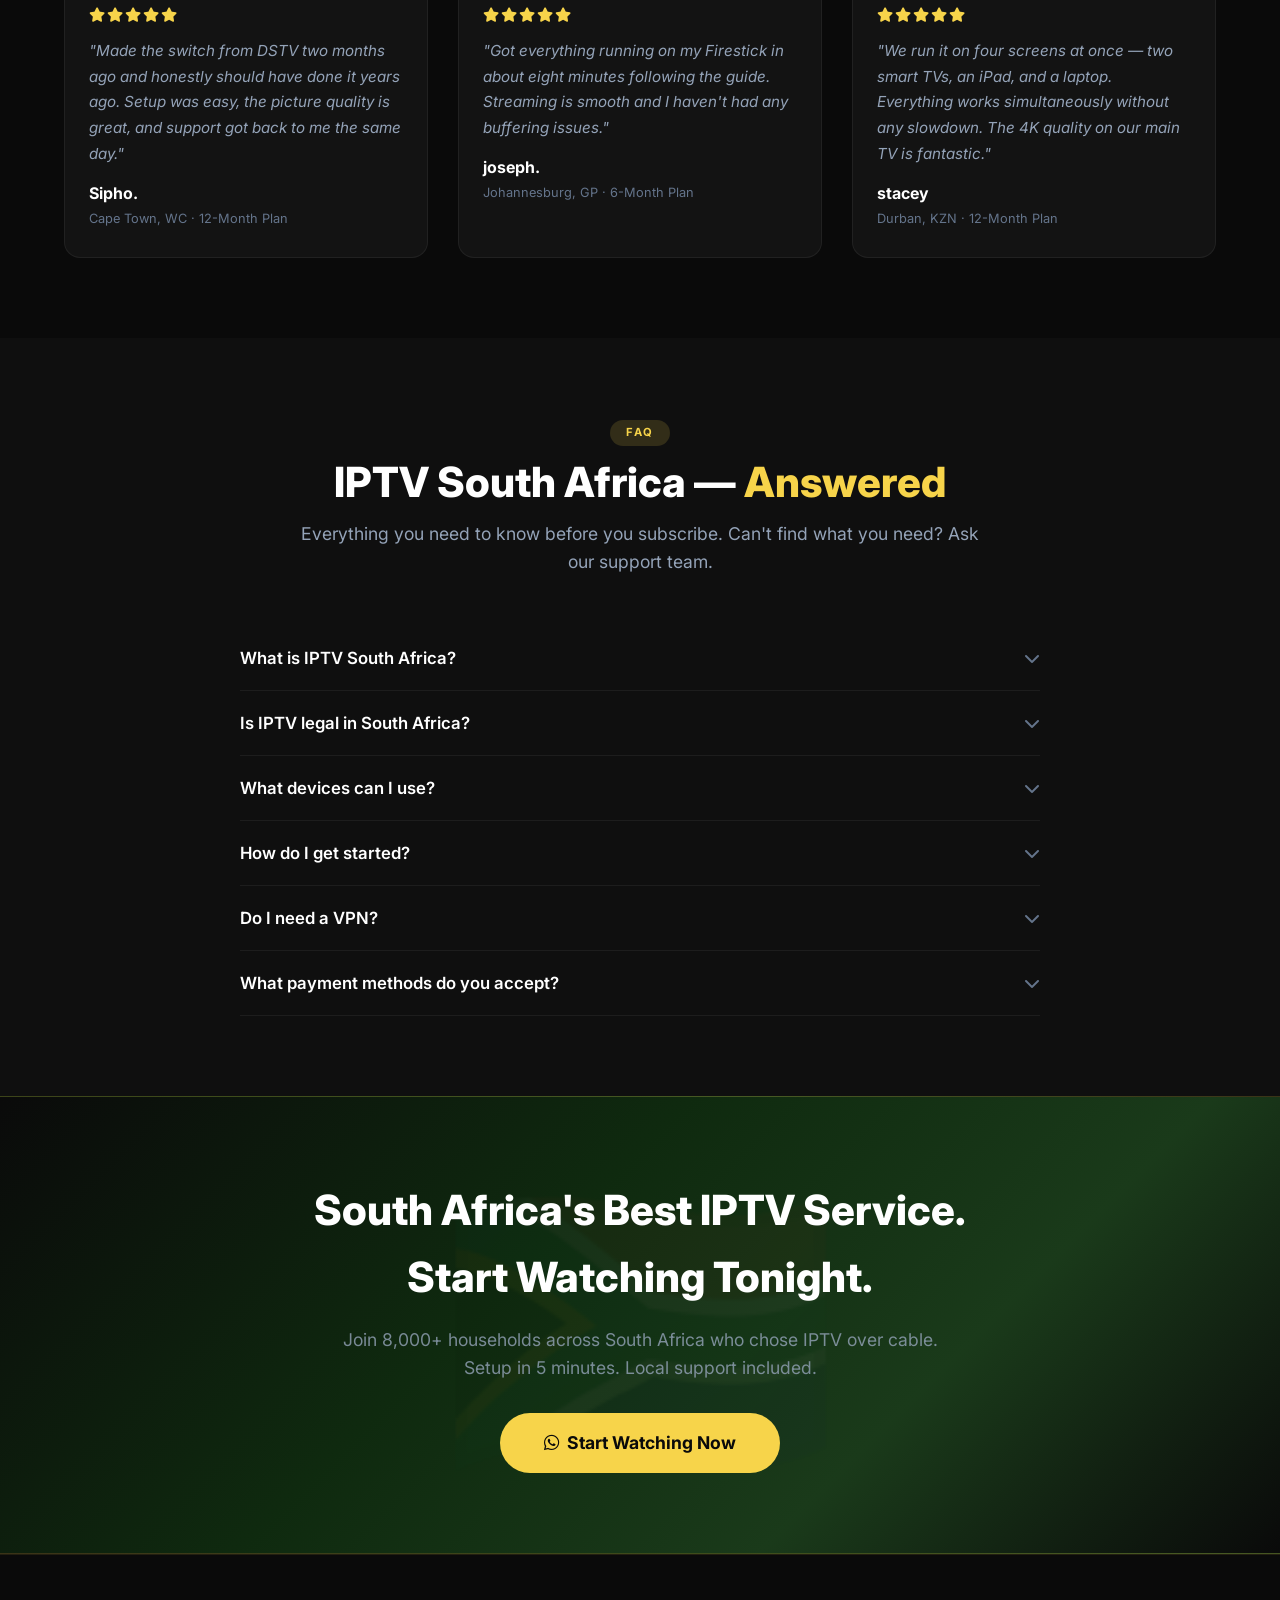
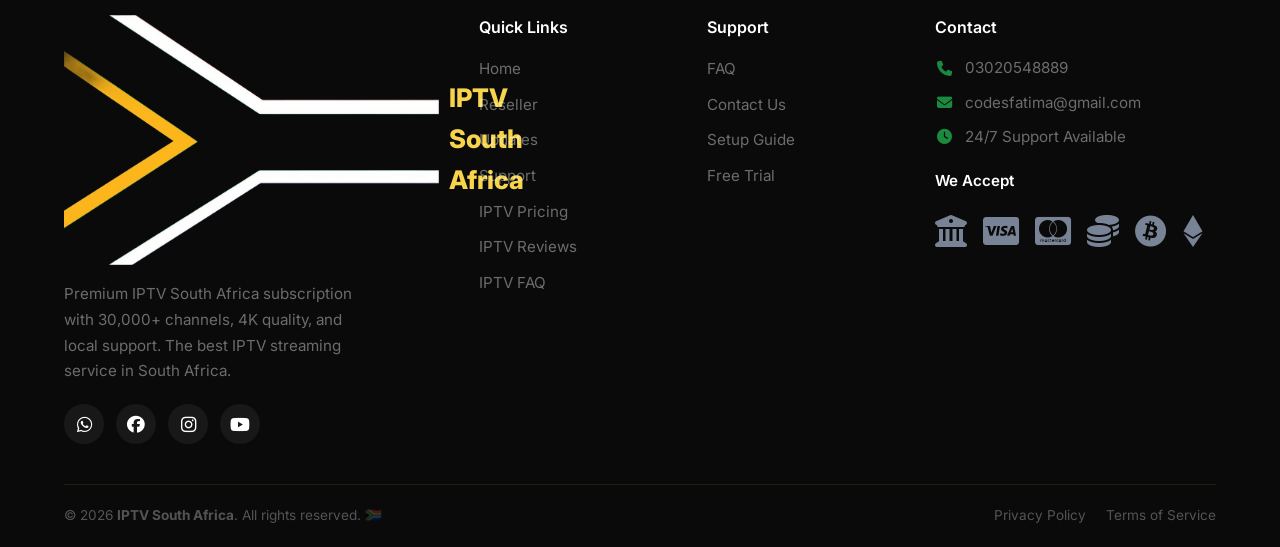
==== commit fd475134: "Update index.html" ====
--- a/index.html
+++ b/index.html
@@ -7,6 +7,10 @@
     <meta name="description" content="Get the best IPTV South Africa subscription with 30,000+ live channels in 4K/HD. Free trial, 24/7 support, and plans from R170. Start watching today!" />
     <meta name="keywords" content="IPTV South Africa, IPTV subscription, best IPTV South Africa, IPTV South Africa official, IPTV stream, IPTV free trial" />
     <link rel="canonical" href="https://iptvsouthafricaofficial.co.za/" />
+    <link rel="icon" type="image/png" href="Flag-South-Africa.png" />
+    <link rel="apple-touch-icon" href="Flag-South-Africa.png" />
+    <meta property="og:image" content="https://iptvsouthafricaofficial.co.za/Flag-South-Africa.png" />
+    <meta name="twitter:image" content="https://iptvsouthafricaofficial.co.za/Flag-South-Africa.png" />
     <link rel="stylesheet" href="style.css" />
     <link rel="stylesheet" href="https://cdnjs.cloudflare.com/ajax/libs/font-awesome/6.5.0/css/all.min.css" />
     <link href="https://fonts.googleapis.com/css2?family=Inter:wght@400;500;600;700;800;900&display=swap" rel="stylesheet" />
@@ -19,7 +23,7 @@
     <header class="header" id="header">
         <div class="container header__inner">
             <a href="https://iptvsouthafricaofficial.co.za/" class="logo">
-                <span class="flag-icon">🇿🇦</span>
+                <img src="Flag-South-Africa.png" alt="IPTV South Africa Flag" class="logo-img">
                 <span>IPTV South Africa</span>
             </a>
 
@@ -448,7 +452,7 @@
         <div class="container">
             <div class="footer__inner">
                 <div class="footer__brand">
-                    <a href="https://iptvsouthafricaofficial.co.za/" class="logo"><span class="flag-icon">🇿🇦</span><span>IPTV South Africa</span></a>
+                    <a href="https://iptvsouthafricaofficial.co.za/" class="logo"><img src="Flag-South-Africa.png" alt="IPTV South Africa Flag" class="logo-img"><span>IPTV South Africa</span></a>
                     <p>Premium IPTV South Africa subscription with 30,000+ channels, 4K quality, and local support. The best IPTV streaming service in South Africa.</p>
                     <div class="footer__social">
                         <a href="https://wa.me/923020548889" target="_blank" aria-label="WhatsApp"><i class="fab fa-whatsapp"></i></a>
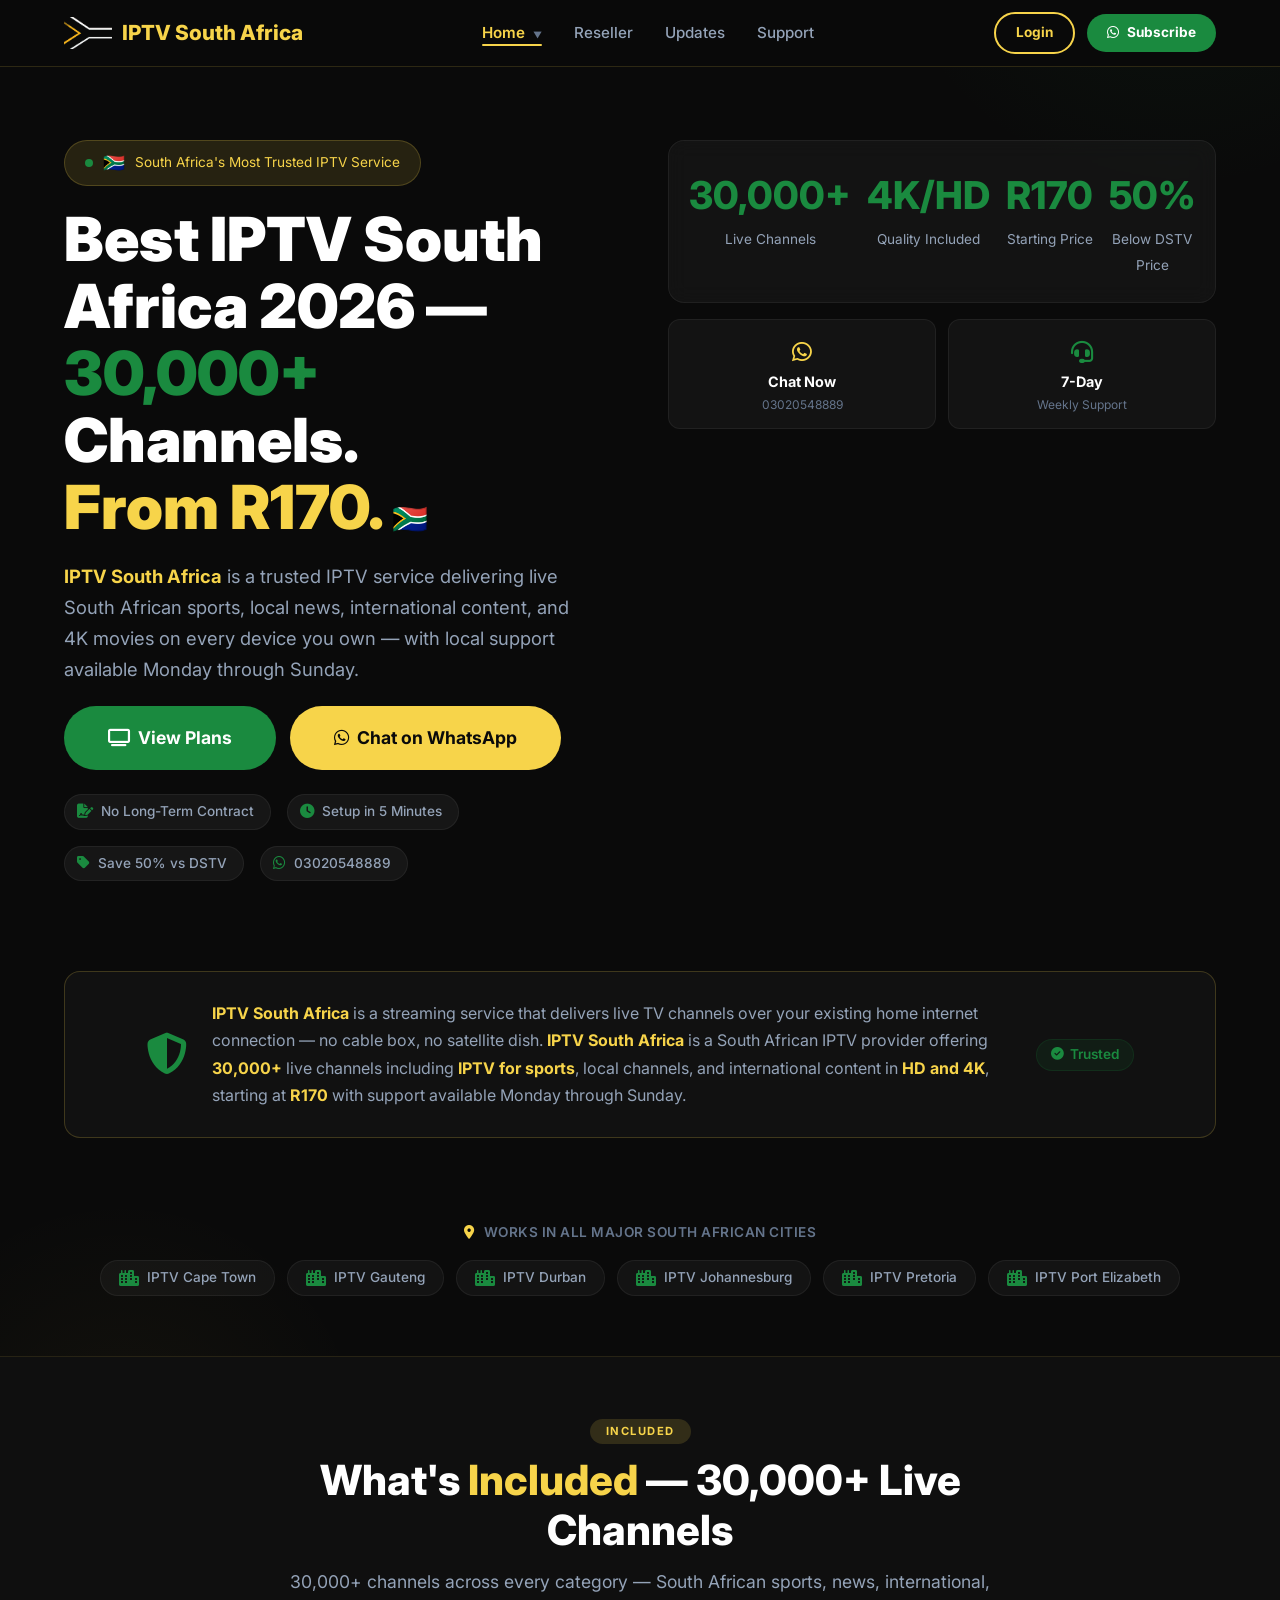
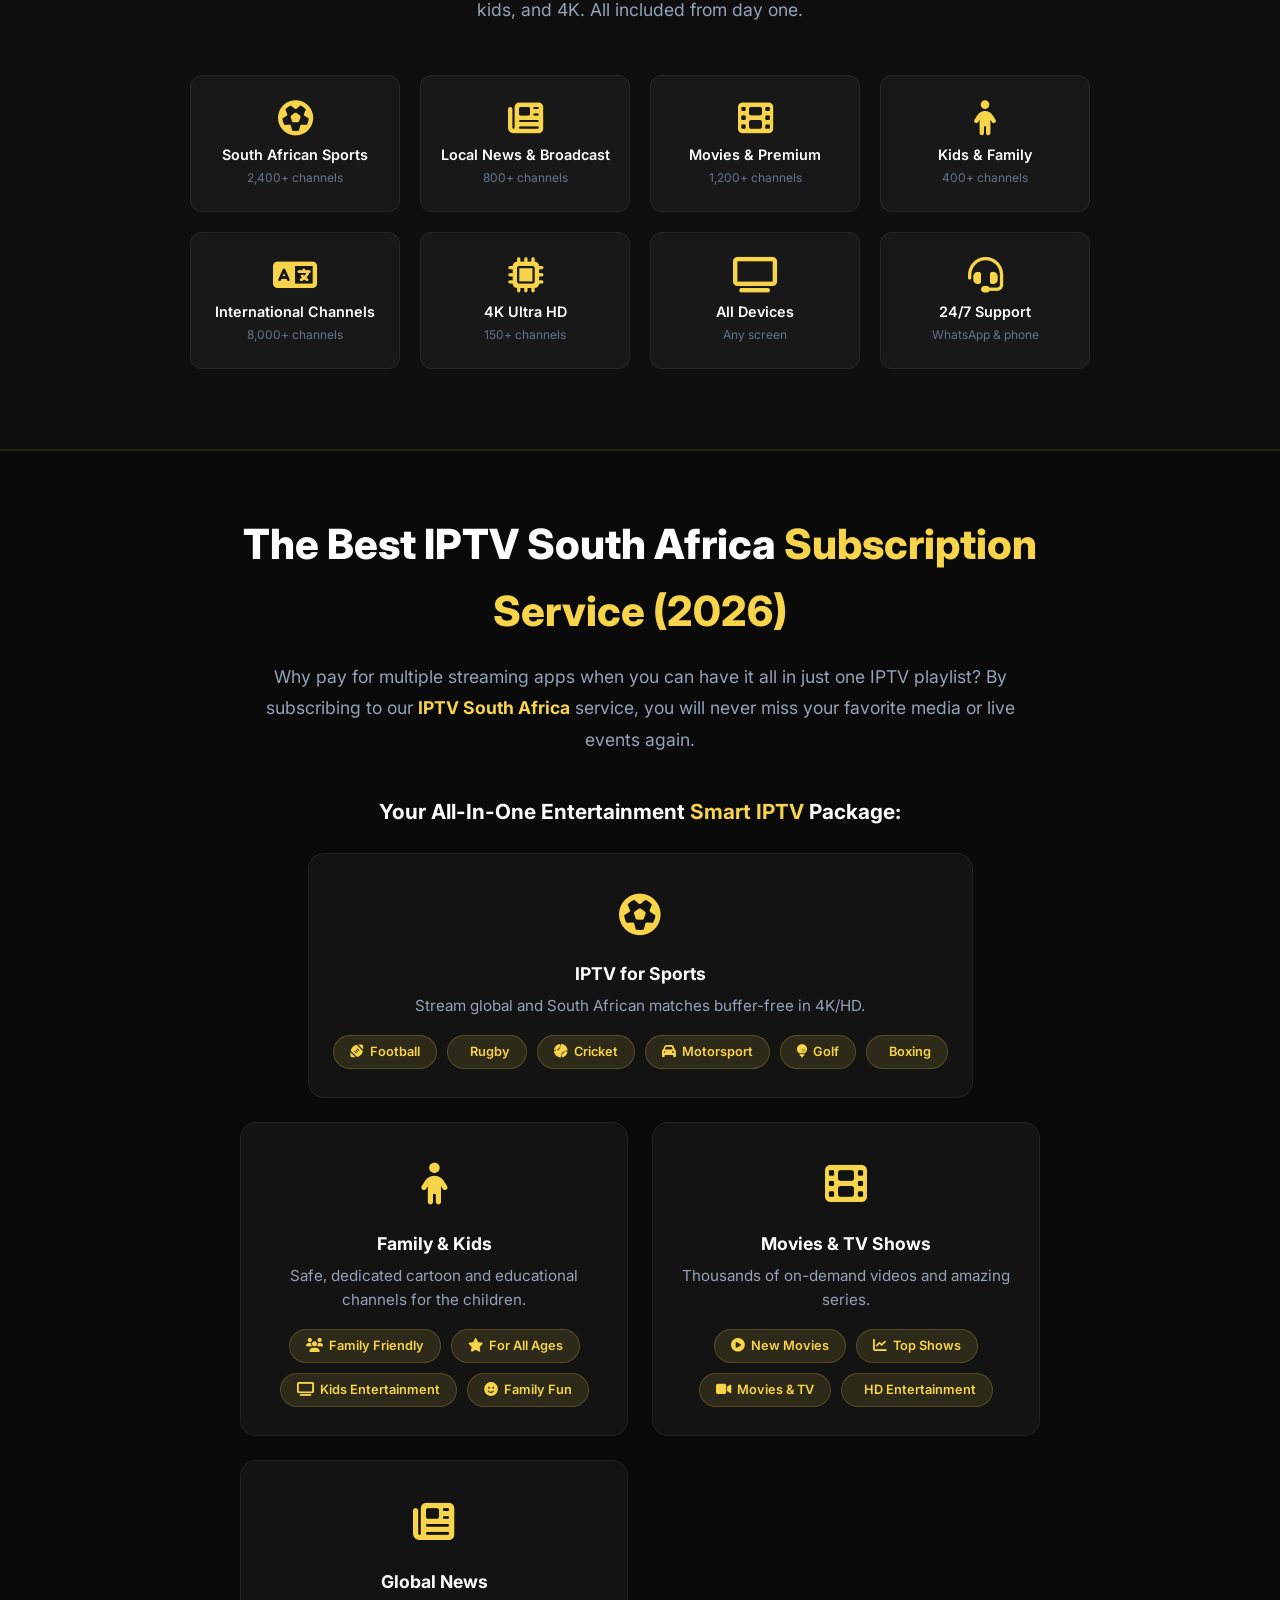
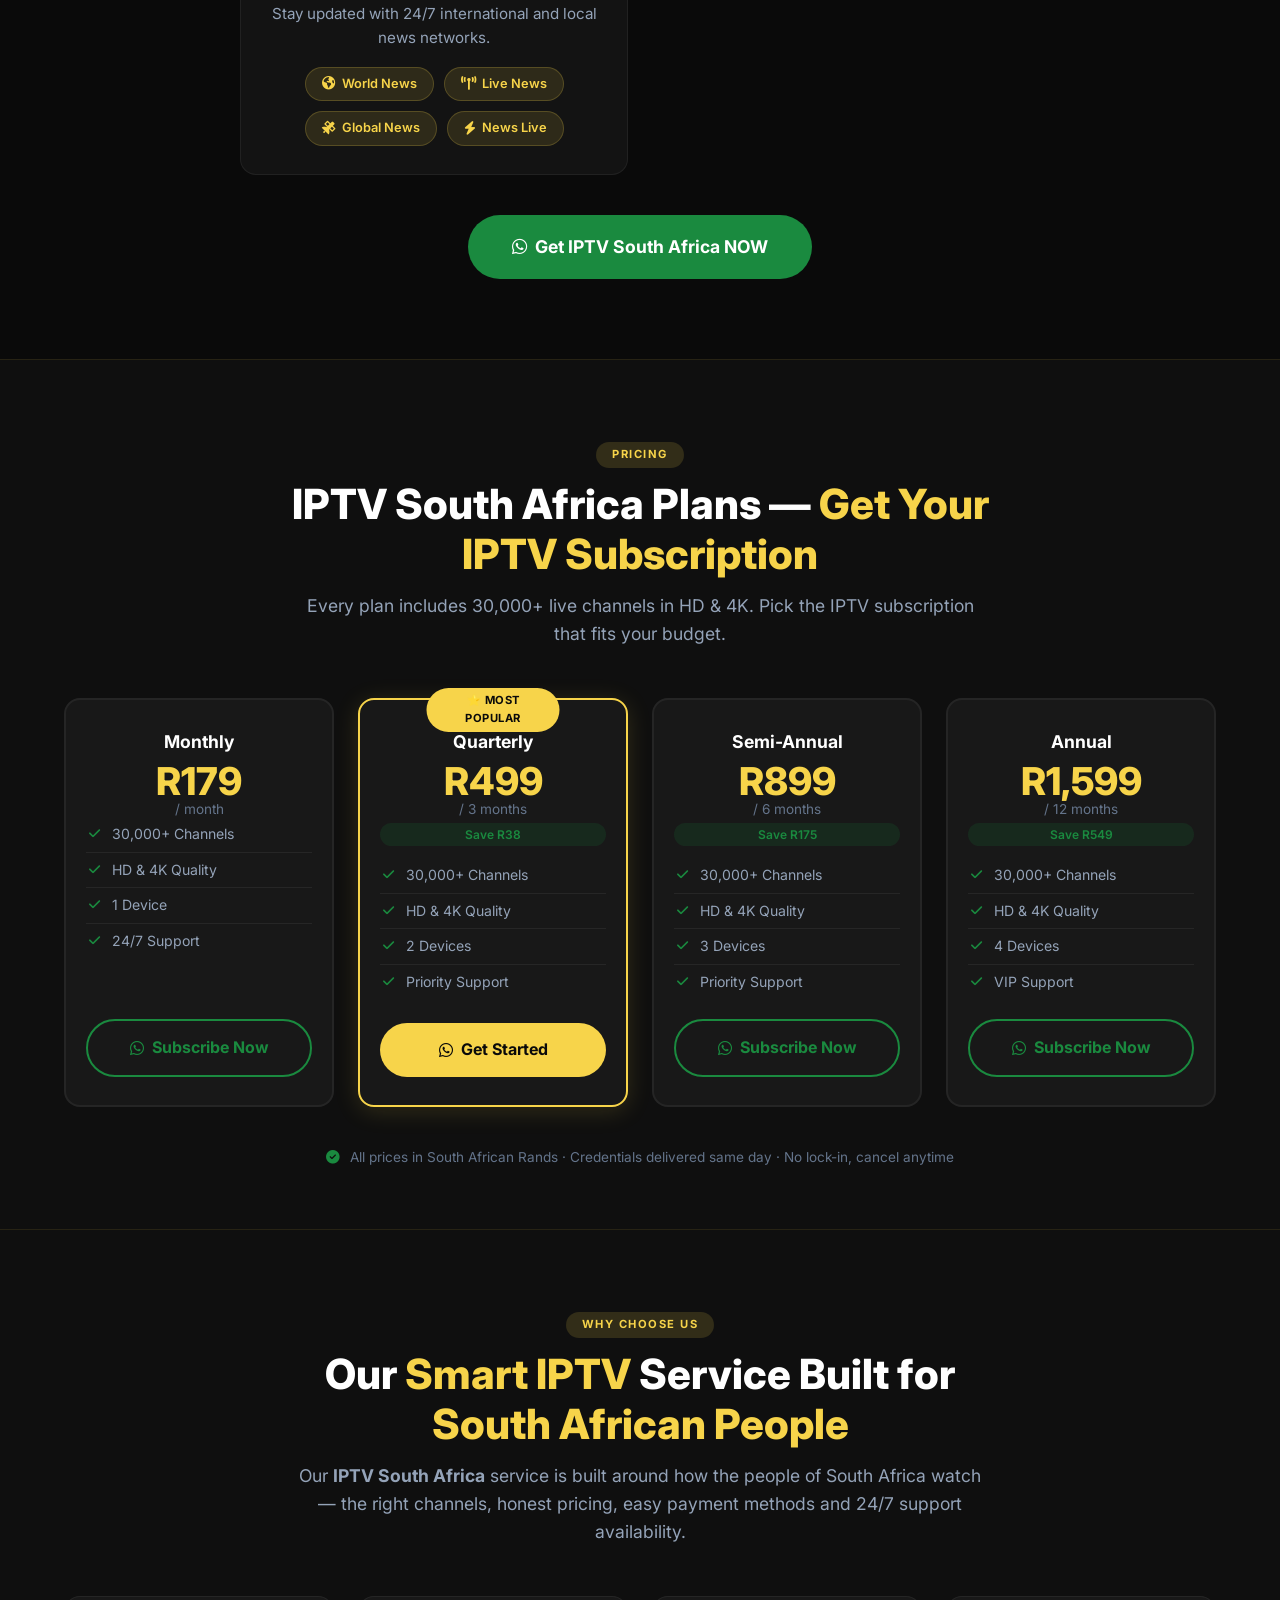
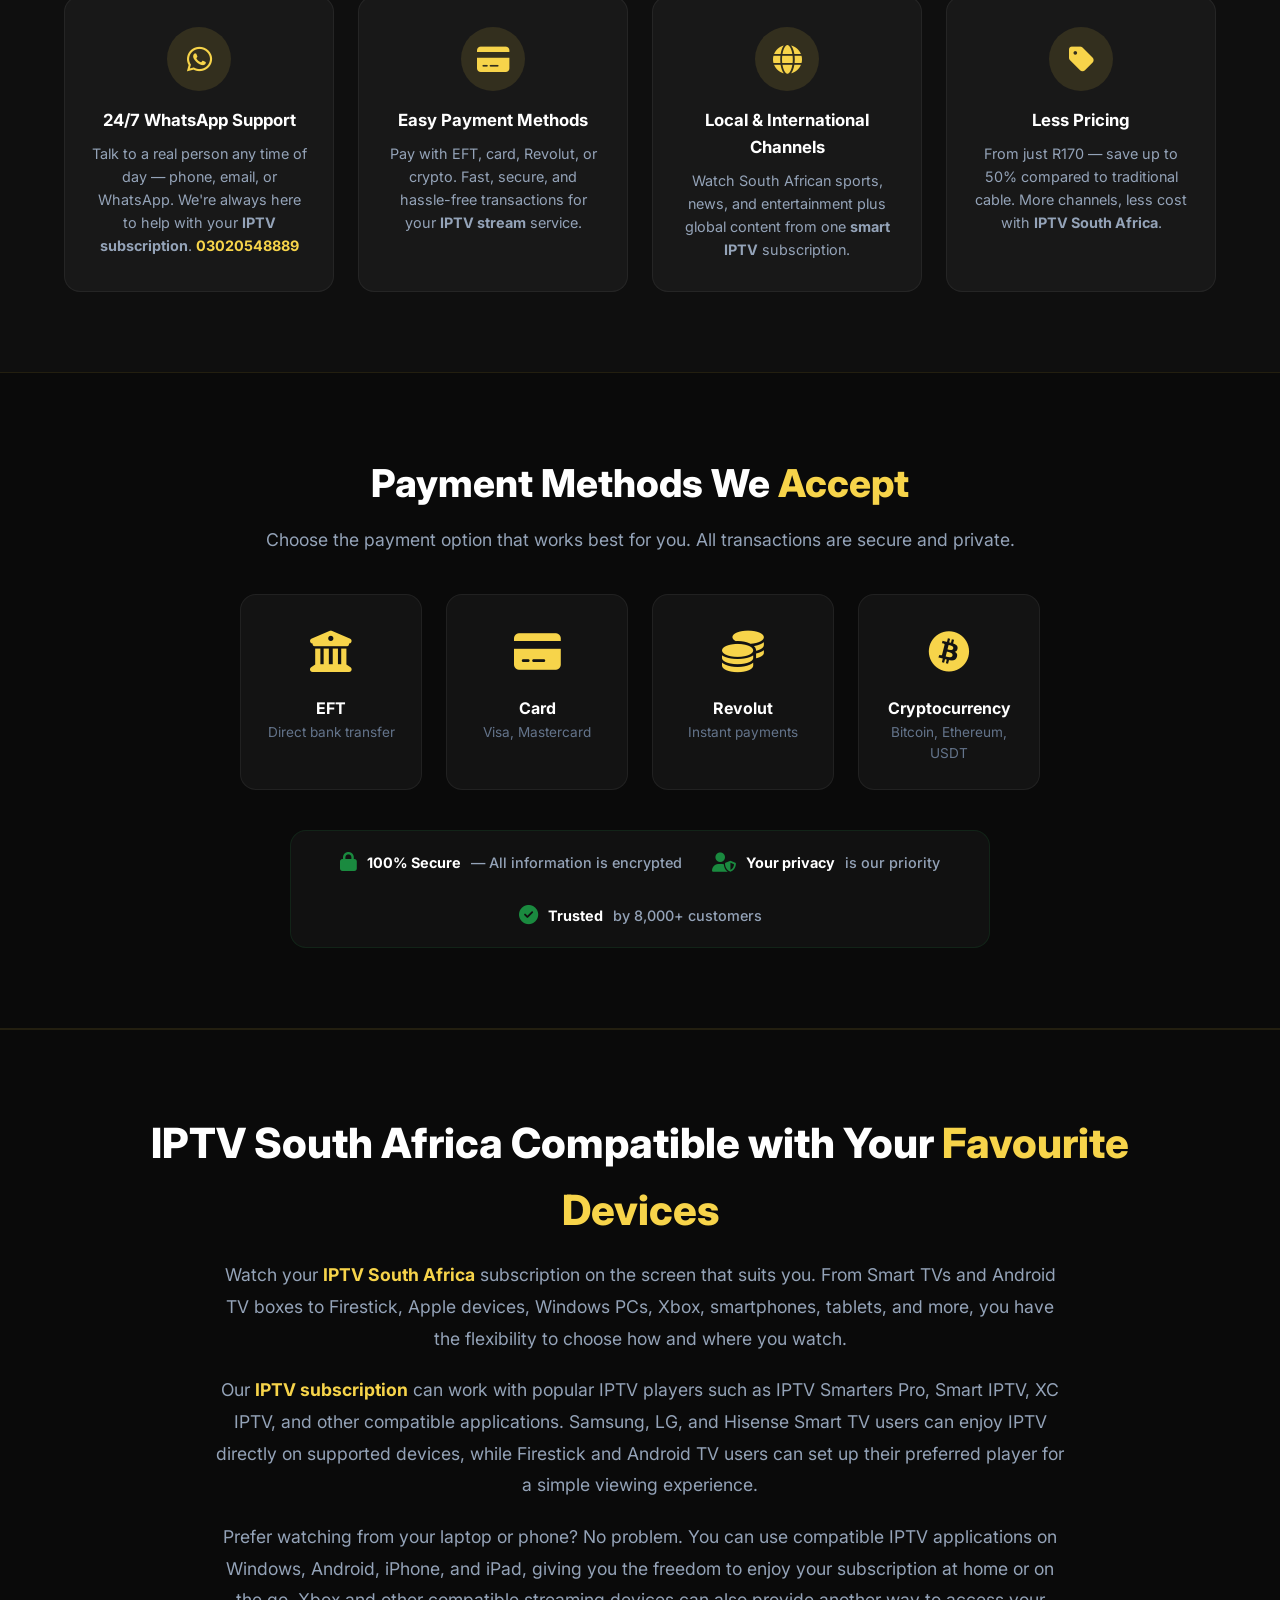
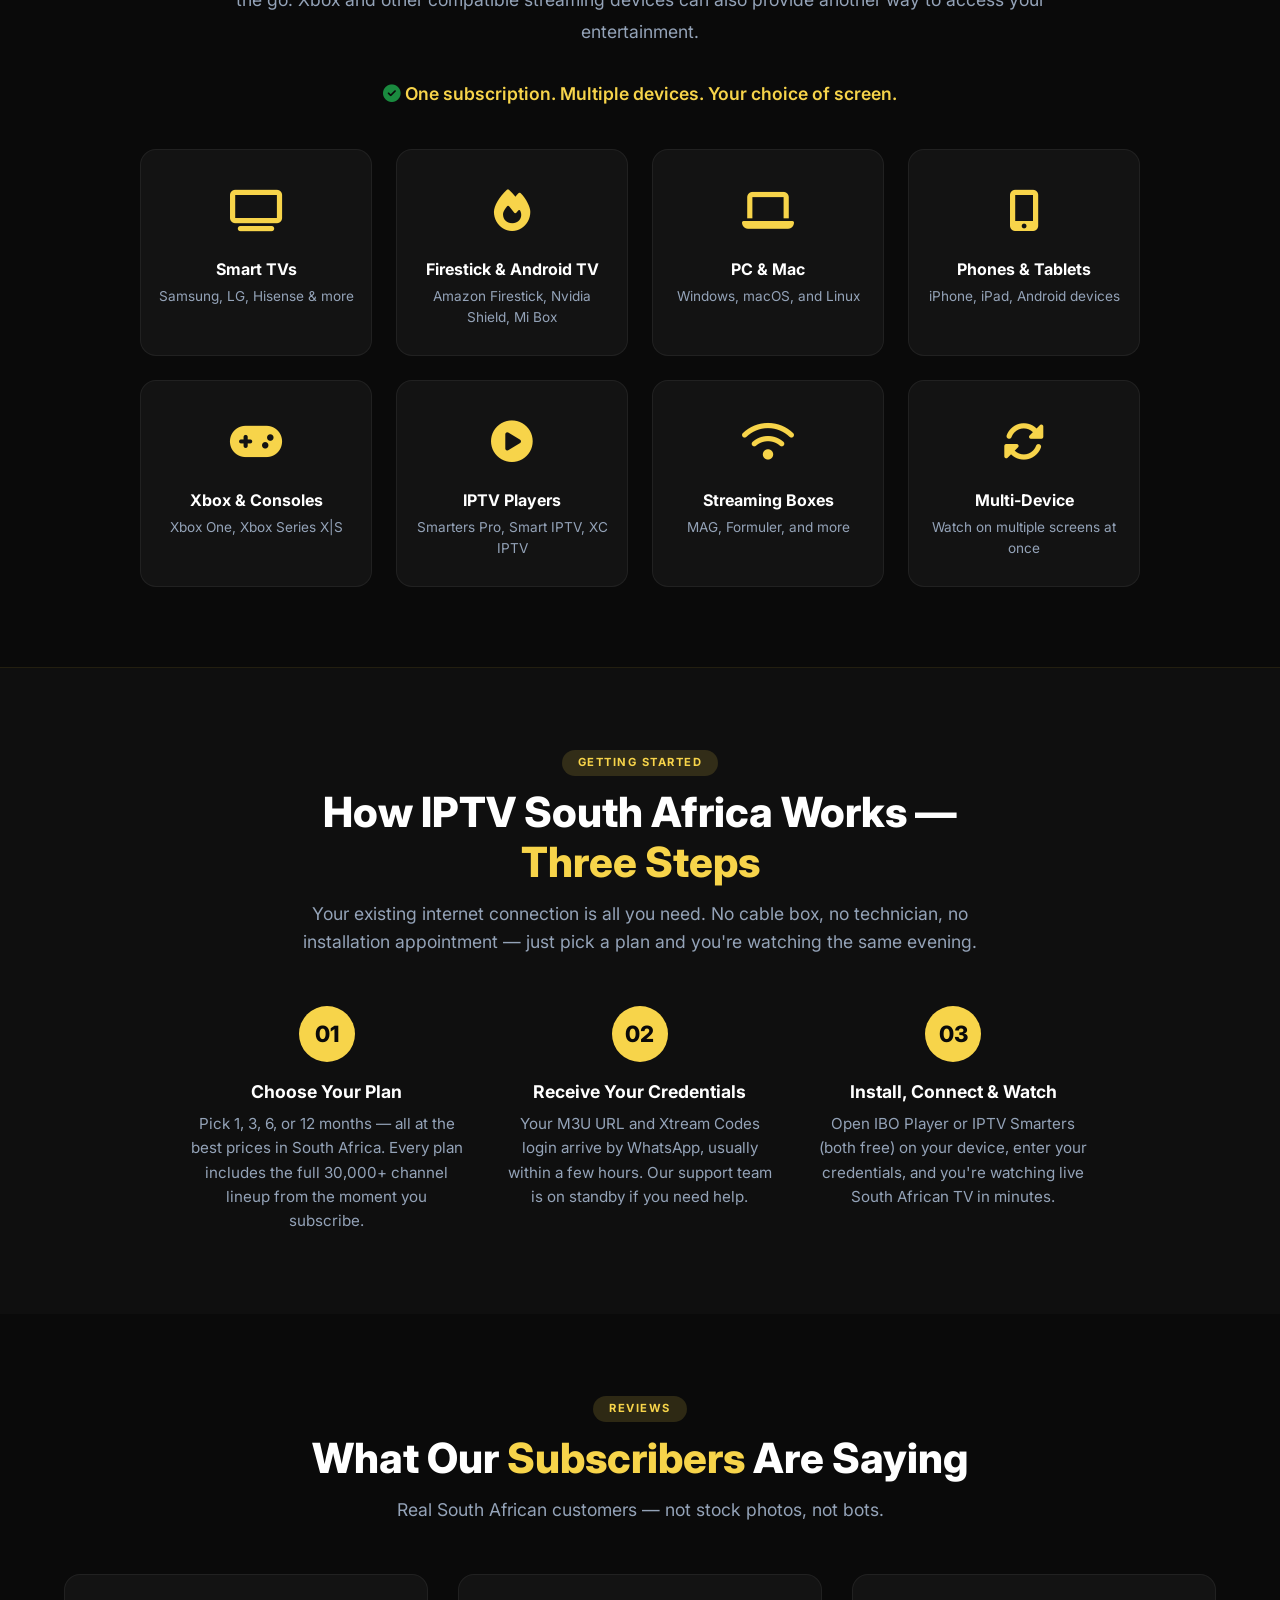
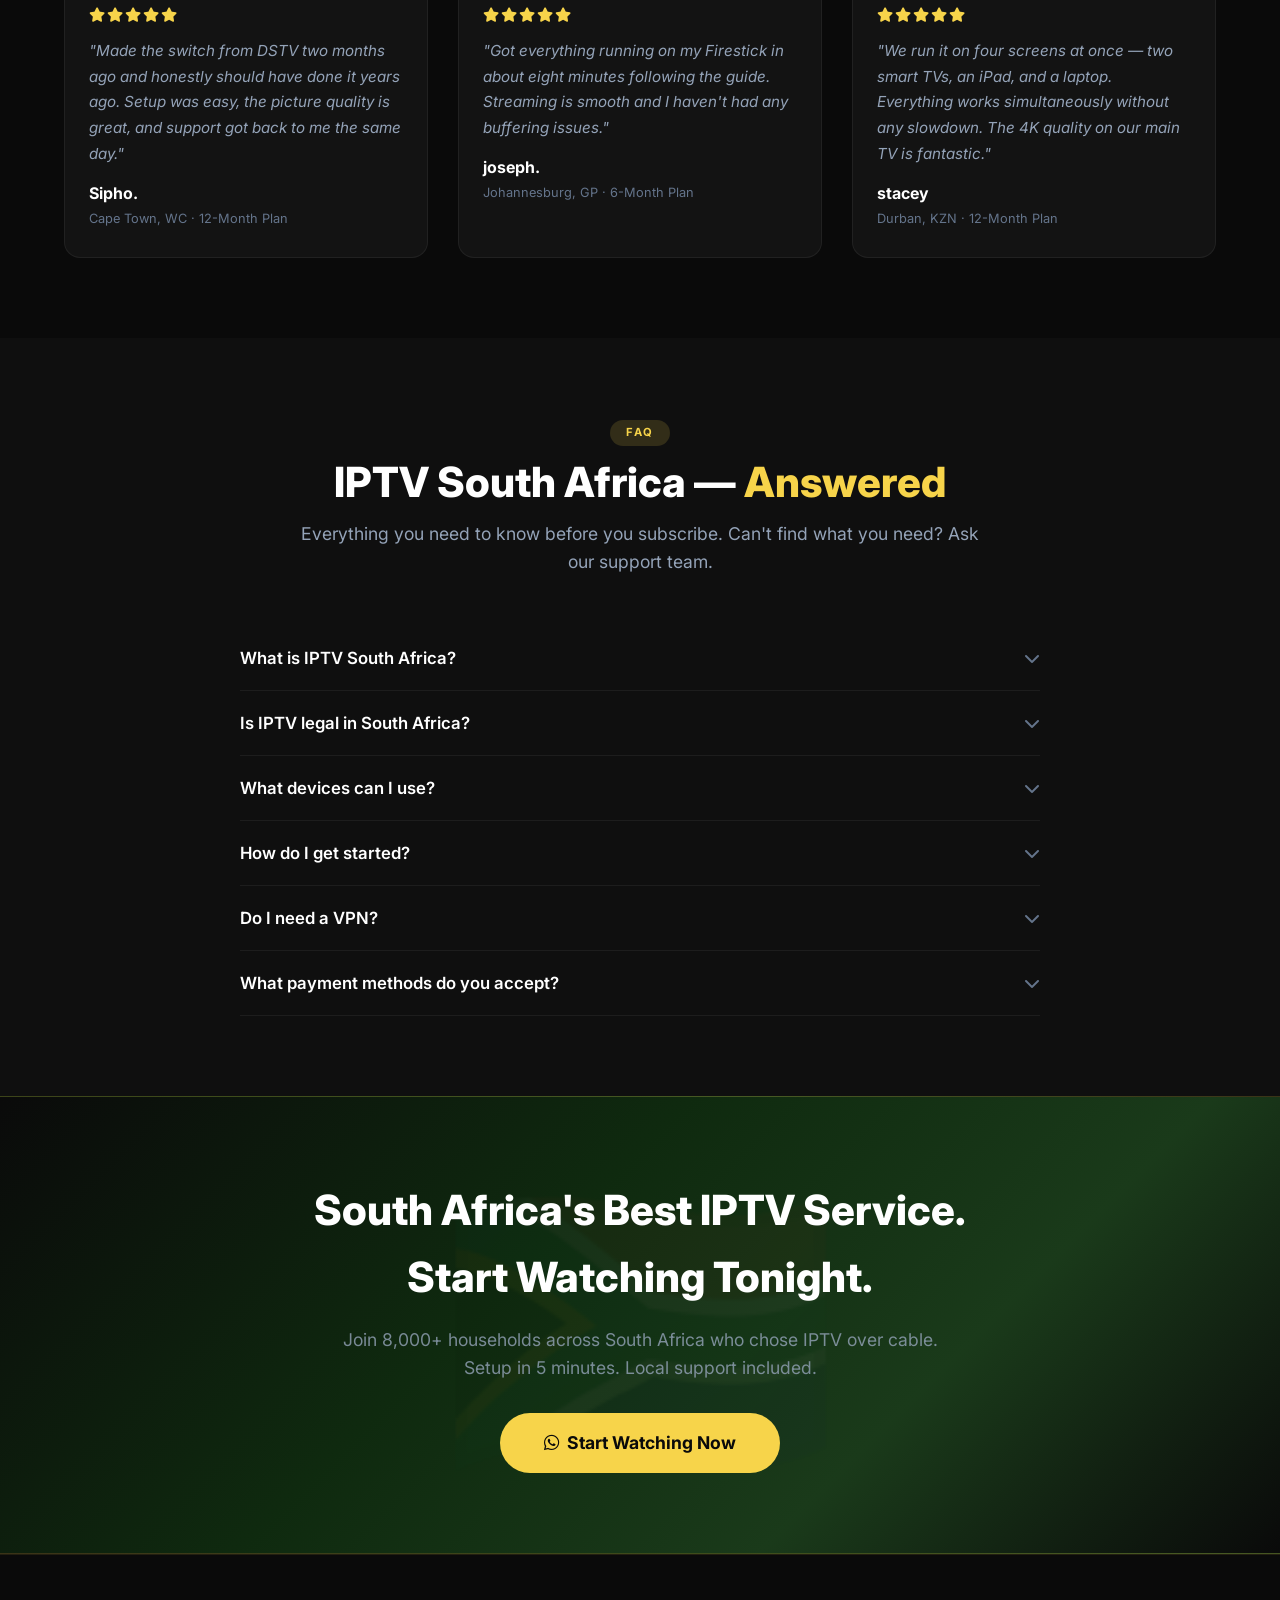
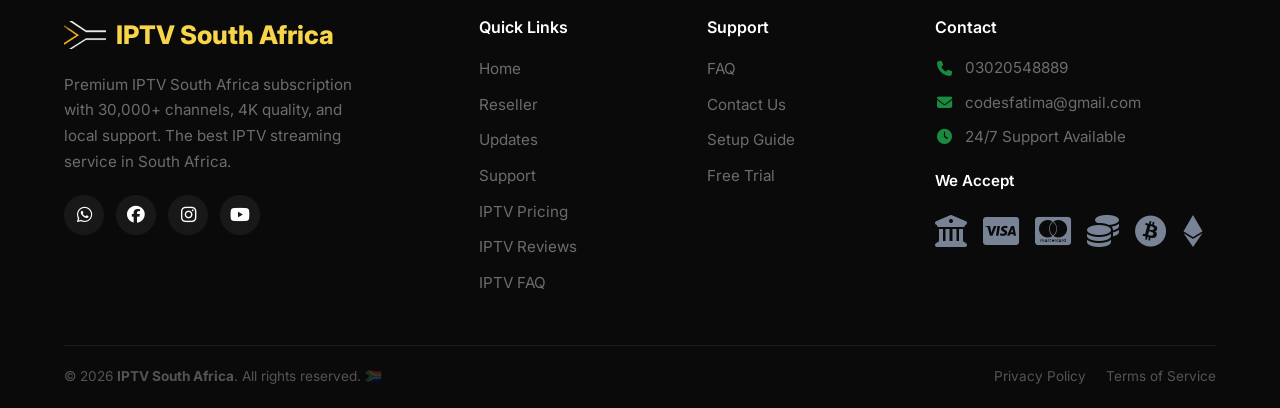
==== commit 29dc19f1: "Update index.html" ====
--- a/index.html
+++ b/index.html
@@ -3,8 +3,8 @@
 <head>
     <meta charset="UTF-8" />
     <meta name="viewport" content="width=device-width, initial-scale=1.0" />
-    <title>IPTV South Africa — Best IPTV Subscription from R170 | Free Trial</title>
-    <meta name="description" content="Get the best IPTV South Africa subscription with 30,000+ live channels in 4K/HD. Free trial, 24/7 support, and plans from R170. Start watching today!" />
+    <title>IPTV South Africa – Live TV, Sports & Entertainment in One Place</title>
+    <meta name="description" content="Looking for IPTV in South Africa? Explore live TV, sports, movies and series with flexible viewing options across your favourite devices." />
     <meta name="keywords" content="IPTV South Africa, IPTV subscription, best IPTV South Africa, IPTV South Africa official, IPTV stream, IPTV free trial" />
     <link rel="canonical" href="https://iptvsouthafricaofficial.co.za/" />
     <link rel="icon" type="image/png" href="Flag-South-Africa.png" />
--- a/style.css
+++ b/style.css
@@ -32,6 +32,39 @@
 img {
     max-width: 100%;
     height: auto;
+}
+
+/* ================================================================
+   LOGO IMAGE
+   ================================================================ */
+.logo .logo-img {
+    height: 32px;
+    width: auto;
+    display: block;
+    border-radius: 4px;
+    object-fit: contain;
+}
+
+.footer__brand .logo .logo-img {
+    height: 28px;
+}
+
+@media (max-width: 768px) {
+    .logo .logo-img {
+        height: 28px;
+    }
+    .footer__brand .logo .logo-img {
+        height: 24px;
+    }
+}
+
+@media (max-width: 576px) {
+    .logo .logo-img {
+        height: 24px;
+    }
+    .footer__brand .logo .logo-img {
+        height: 22px;
+    }
 }
 
 /* ================================================================
@@ -280,7 +313,6 @@
     min-width: 180px;
     z-index: 100;
     box-shadow: 0 20px 40px rgba(0, 0, 0, 0.8);
-    /* REMOVE SLIDER - NO transitions or animations */
     transition: none !important;
     animation: none !important;
 }
@@ -303,21 +335,18 @@
     background: rgba(247, 212, 74, 0.05);
 }
 
-/* Arrow in Navigation - NO ANIMATION */
 .nav__list .dropdown > a .arrow {
     font-size: 0.55rem;
     margin-left: 4px;
     color: #64748b;
 }
 
-/* Desktop: Show dropdown on hover - NO SLIDER, just appears */
 @media (min-width: 769px) {
     .nav__list .dropdown:hover .dropdown-menu {
         display: block !important;
     }
 }
 
-/* Mobile: Show dropdown on click */
 @media (max-width: 768px) {
     .nav__list .dropdown-menu {
         display: none;
@@ -327,7 +356,6 @@
         box-shadow: none;
         padding-left: 20px;
         width: 100%;
-        /* Mobile - also NO animation */
         transition: none !important;
         animation: none !important;
     }
@@ -1583,7 +1611,6 @@
    RESELLER PAGE SPECIFIC STYLES
    ================================================================ */
 
-/* Hero - Reseller */
 .hero-reseller {
     padding: 140px 0 80px;
     background: #0a0a0a;
@@ -1684,7 +1711,6 @@
     flex-wrap: wrap;
 }
 
-/* Why Reseller */
 .why-reseller {
     padding: 80px 0;
     background: #0f0f0f;
@@ -1733,7 +1759,6 @@
     line-height: 1.6;
 }
 
-/* Reseller Plans - No Prices */
 .reseller-plans {
     padding: 80px 0;
     background: #0a0a0a;
@@ -1819,7 +1844,6 @@
     color: #1a8a3f;
 }
 
-/* Reseller Includes */
 .reseller-includes {
     padding: 80px 0;
     background: #0f0f0f;
@@ -1869,7 +1893,6 @@
     line-height: 1.6;
 }
 
-/* Reseller Testimonials */
 .reseller-testimonials {
     padding: 80px 0;
     background: #0a0a0a;
@@ -1882,7 +1905,6 @@
     gap: 30px;
 }
 
-/* Reseller FAQ */
 .reseller-faq {
     padding: 80px 0;
     background: #0f0f0f;
@@ -1894,7 +1916,6 @@
     margin: 0 auto;
 }
 
-/* CTA Reseller */
 .cta-reseller {
     padding: 80px 0;
     background: linear-gradient(135deg, #0a0a0a 0%, #0f2a0f 40%, #1a3a1a 70%, #0a0a0a 100%);
@@ -2233,7 +2254,6 @@
         font-size: 2rem;
     }
 
-    /* Reseller responsive */
     .hero-reseller__inner {
         grid-template-columns: 1fr;
         text-align: center;
@@ -2267,7 +2287,6 @@
         font-size: 2.8rem;
     }
 
-    /* Support responsive */
     .support-grid__inner {
         grid-template-columns: 1fr 1fr;
     }
@@ -2363,7 +2382,6 @@
         padding: 16px;
     }
 
-    /* Reseller responsive */
     .hero-reseller {
         padding: 120px 0 50px;
     }
@@ -2435,7 +2453,6 @@
         font-size: 1rem;
     }
 
-    /* Support responsive */
     .support-grid__inner {
         grid-template-columns: 1fr;
         max-width: 400px;
@@ -2617,7 +2634,6 @@
         font-size: 2rem;
     }
 
-    /* Reseller responsive */
     .hero-reseller {
         padding: 110px 0 40px;
     }
@@ -2760,7 +2776,6 @@
         font-size: 0.65rem;
     }
 
-    /* Support responsive */
     .support-hero {
         padding: 120px 0 40px;
     }
